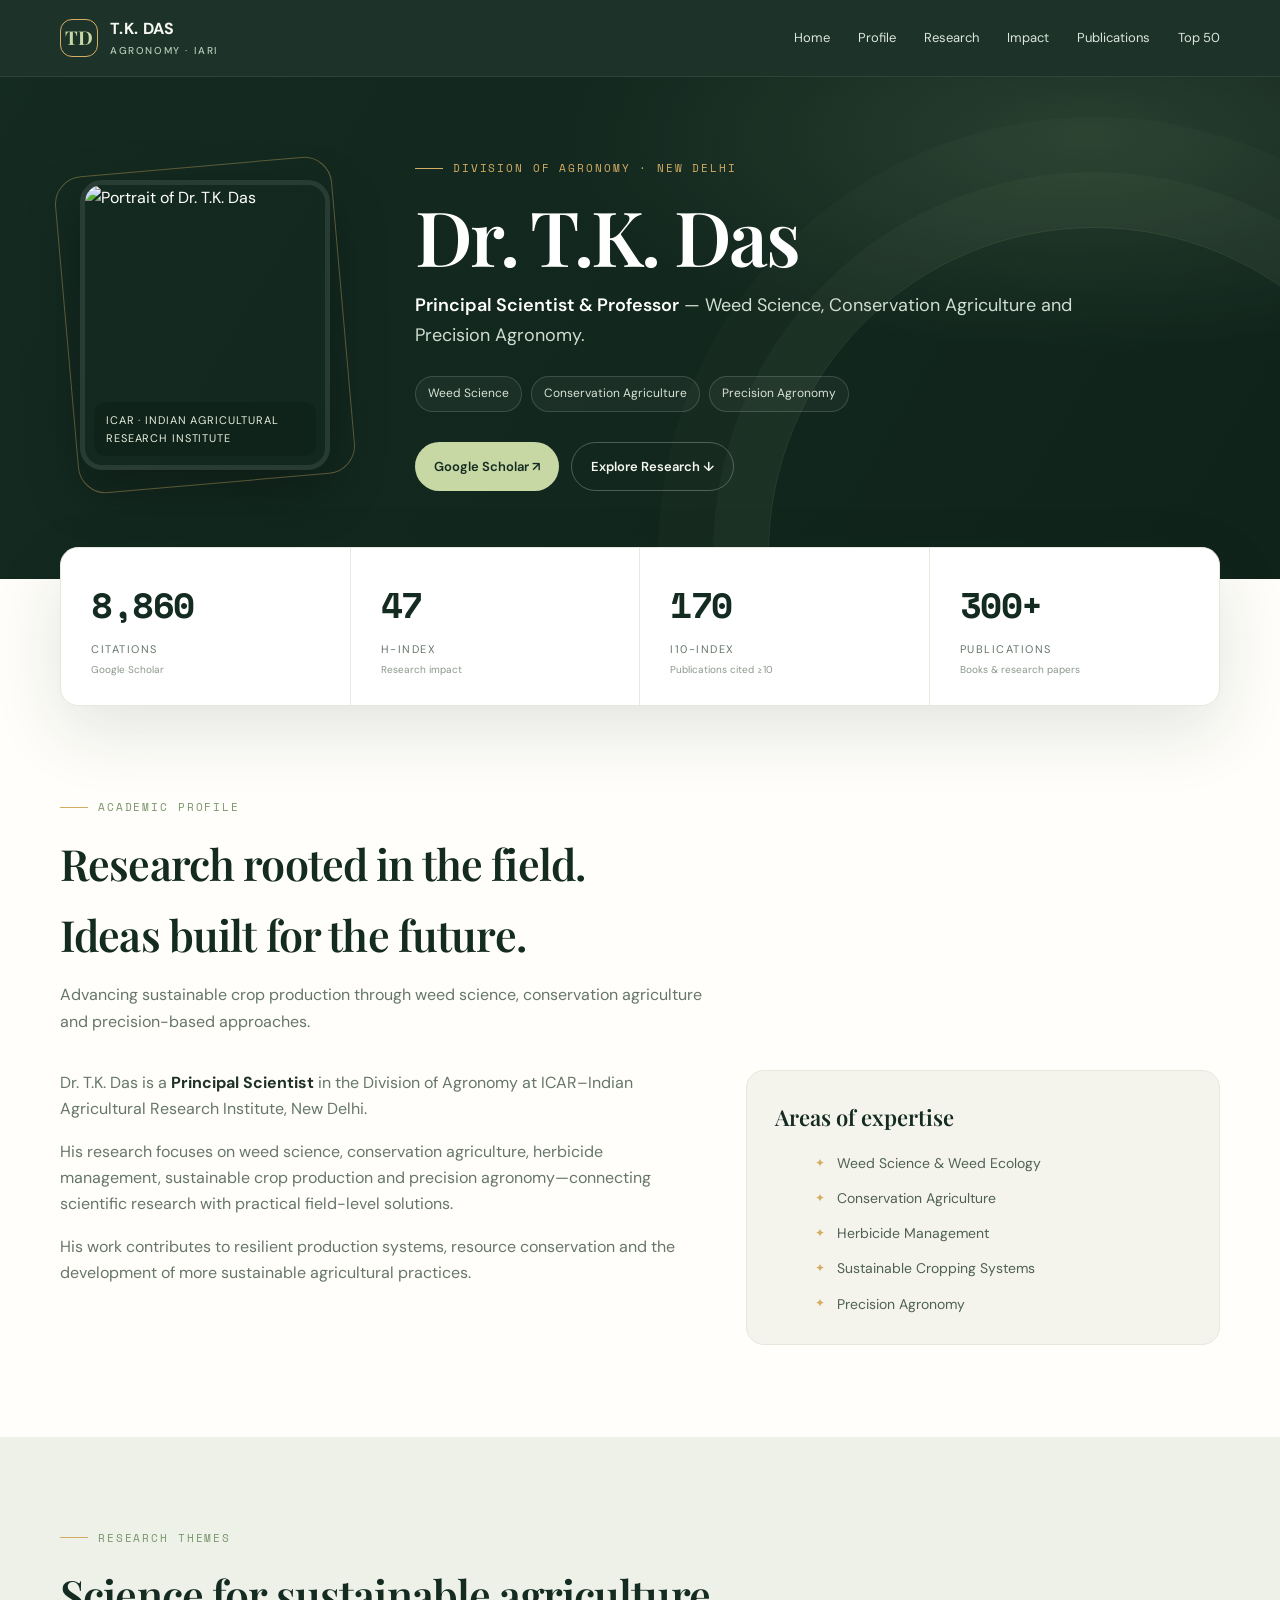
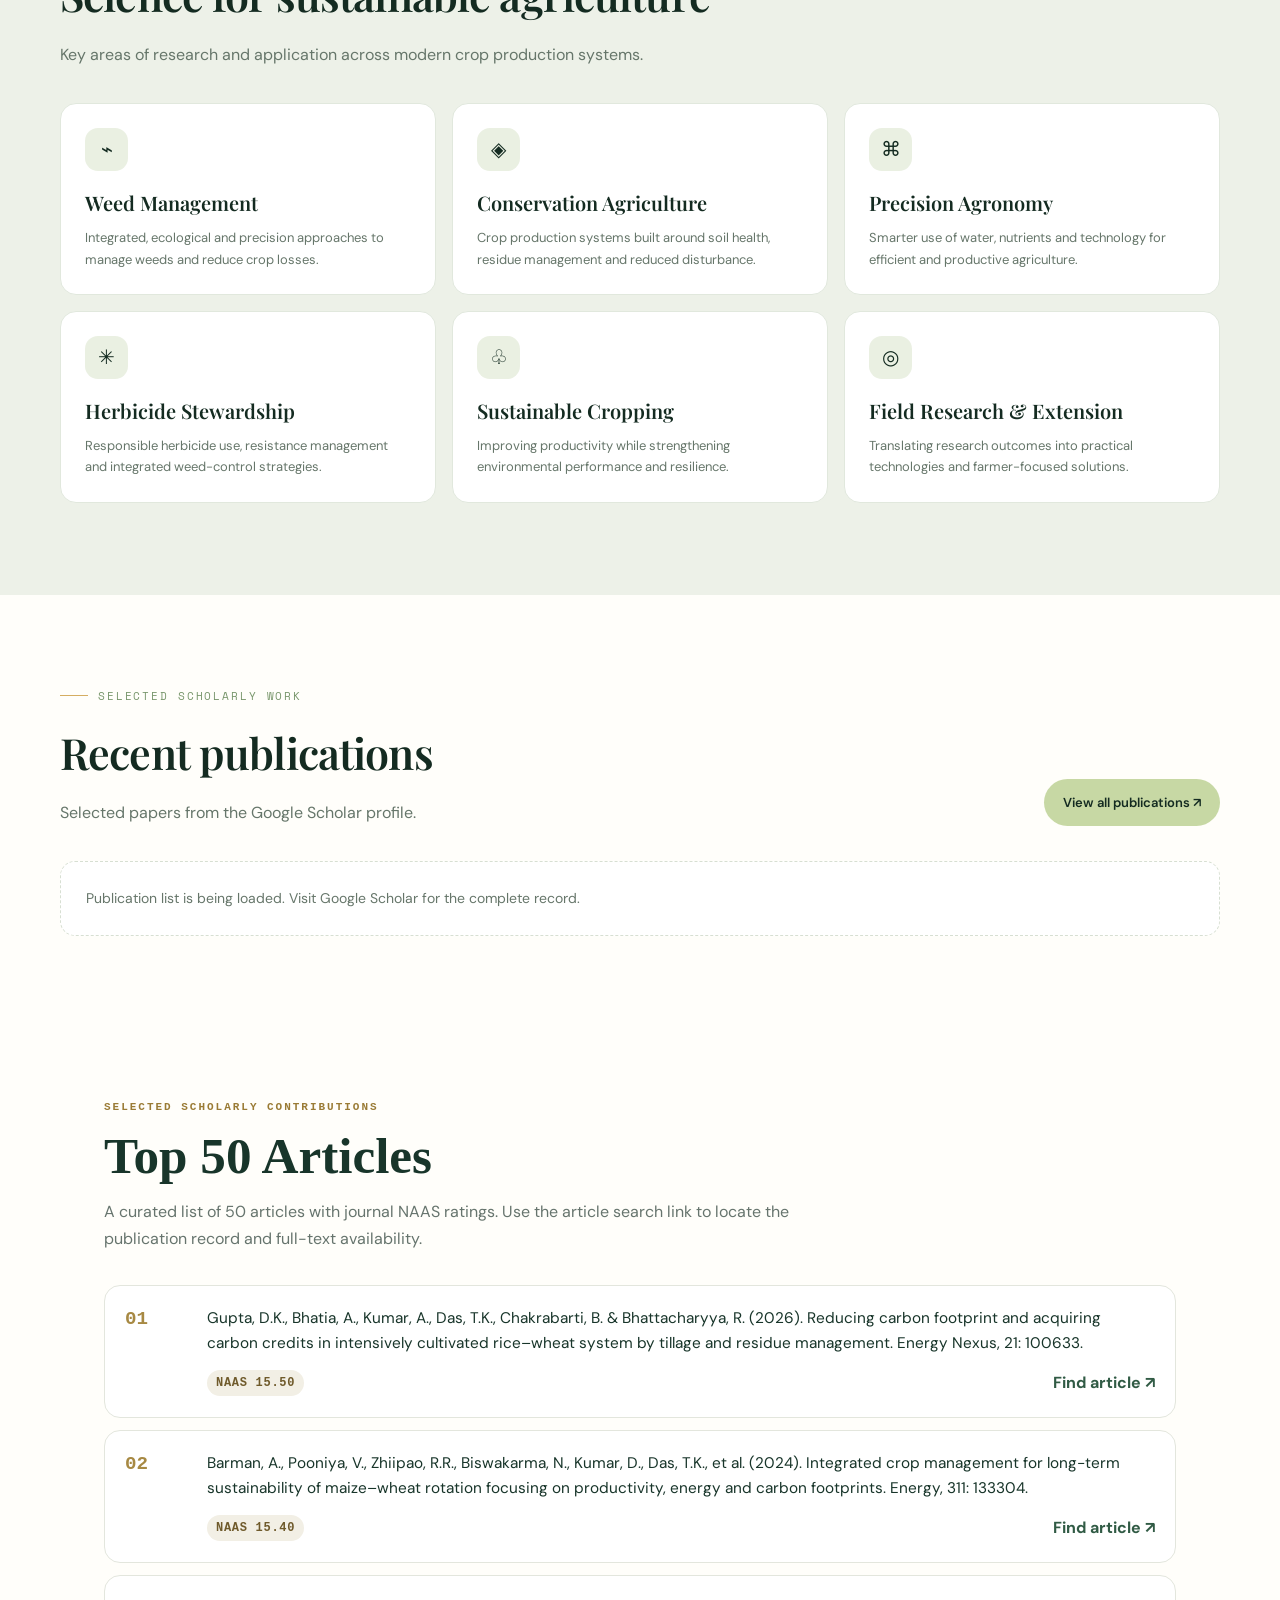
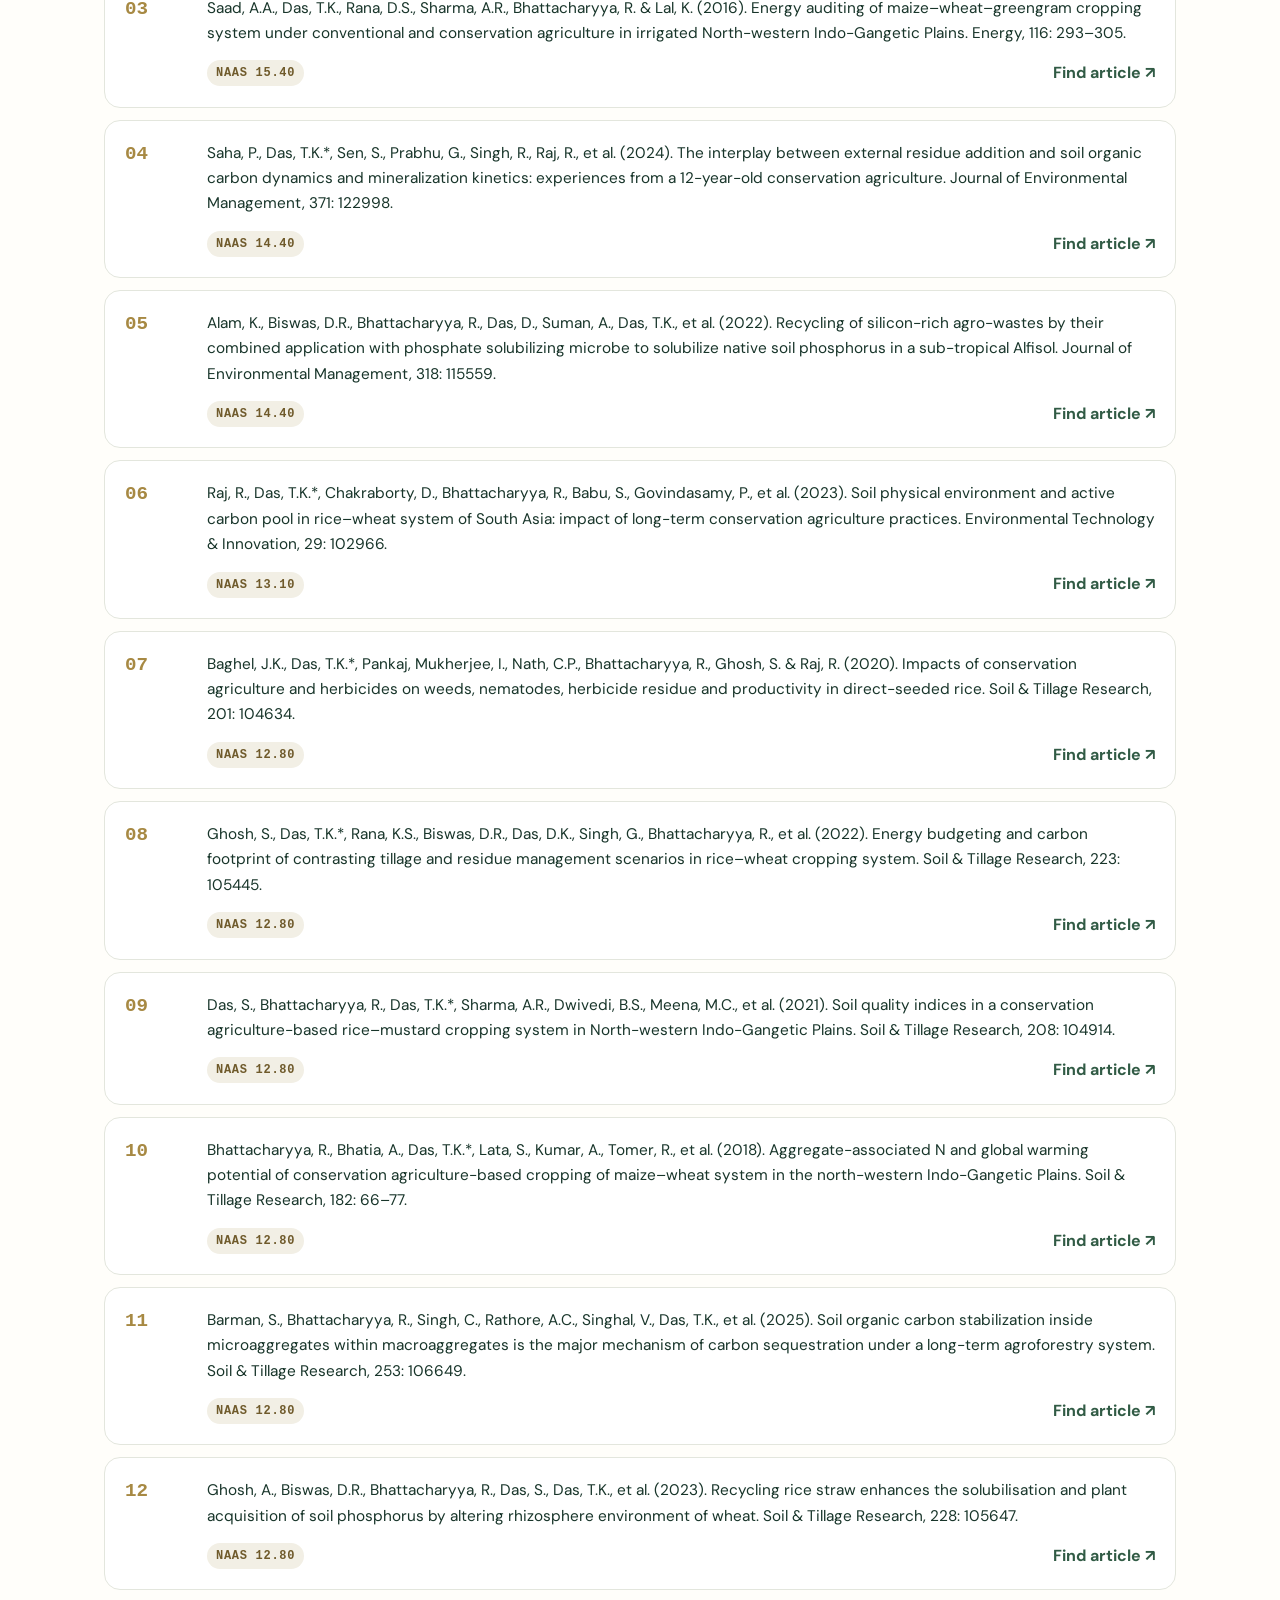
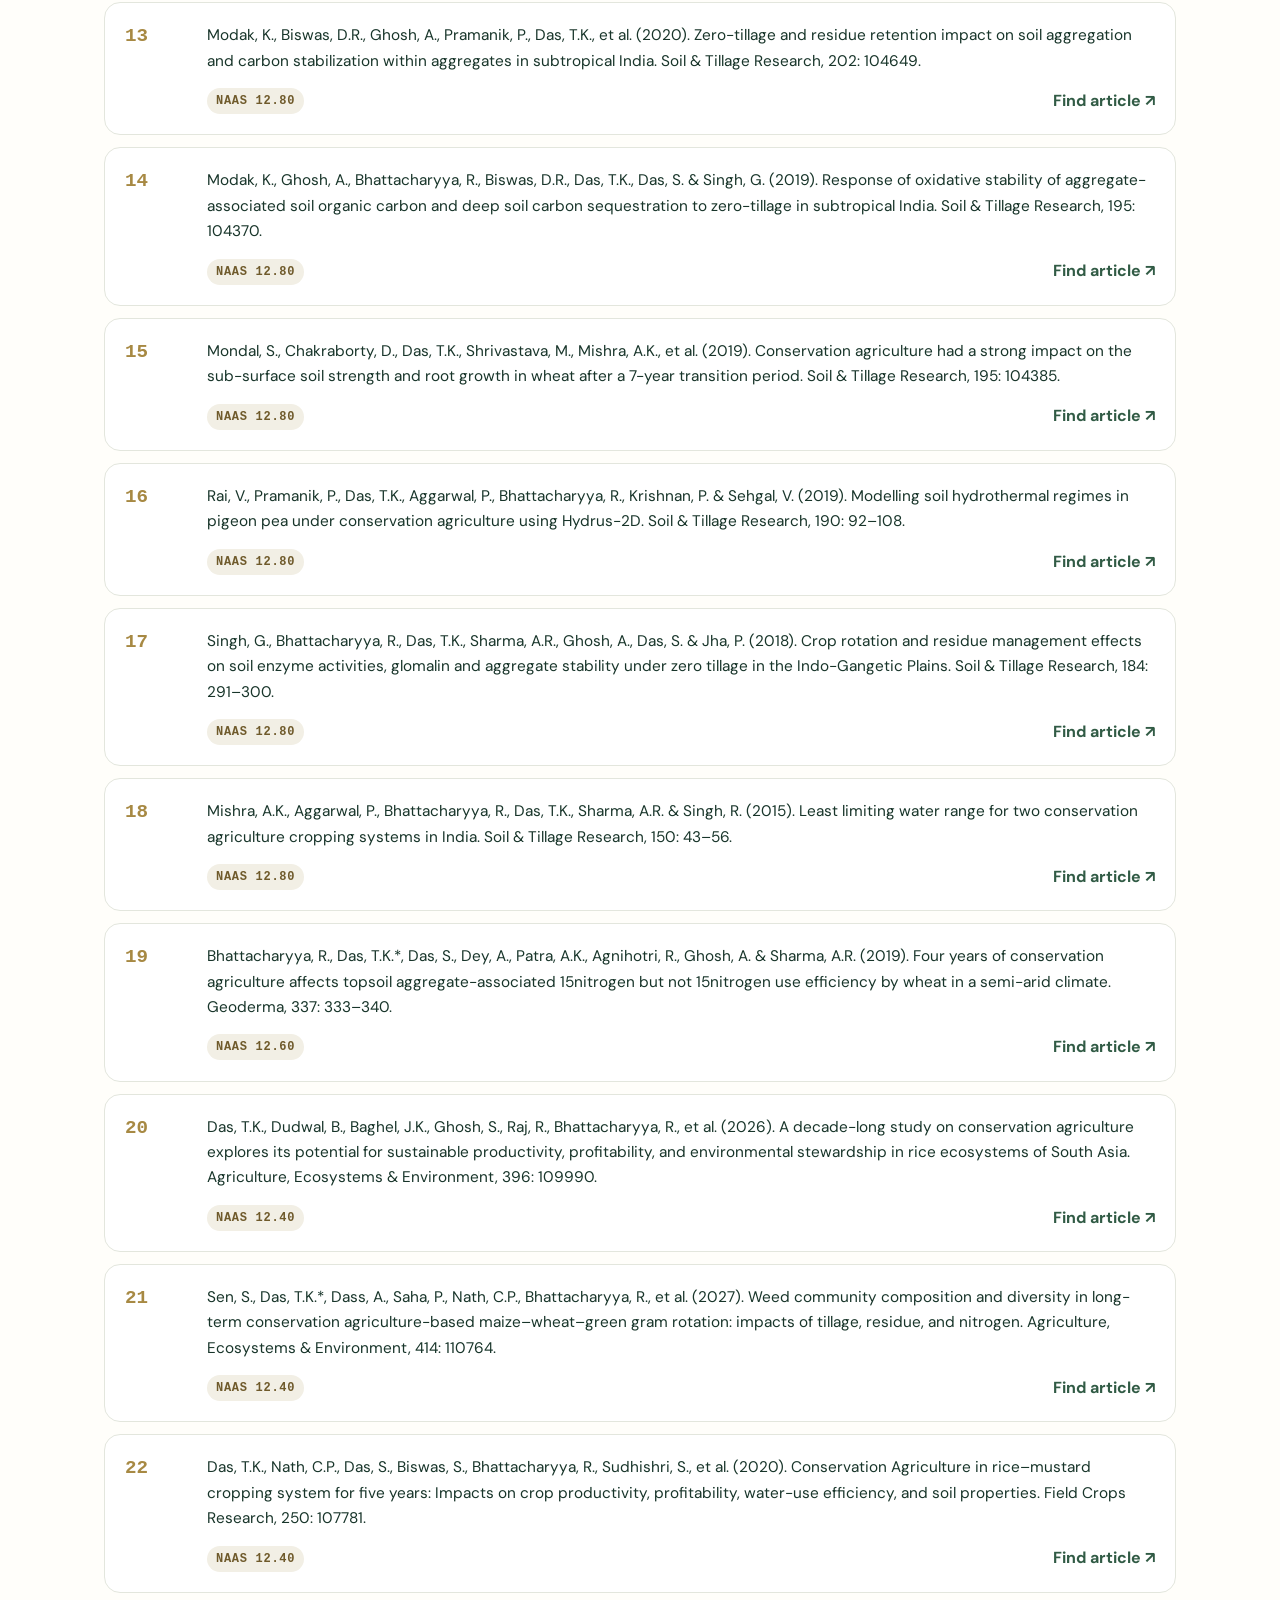
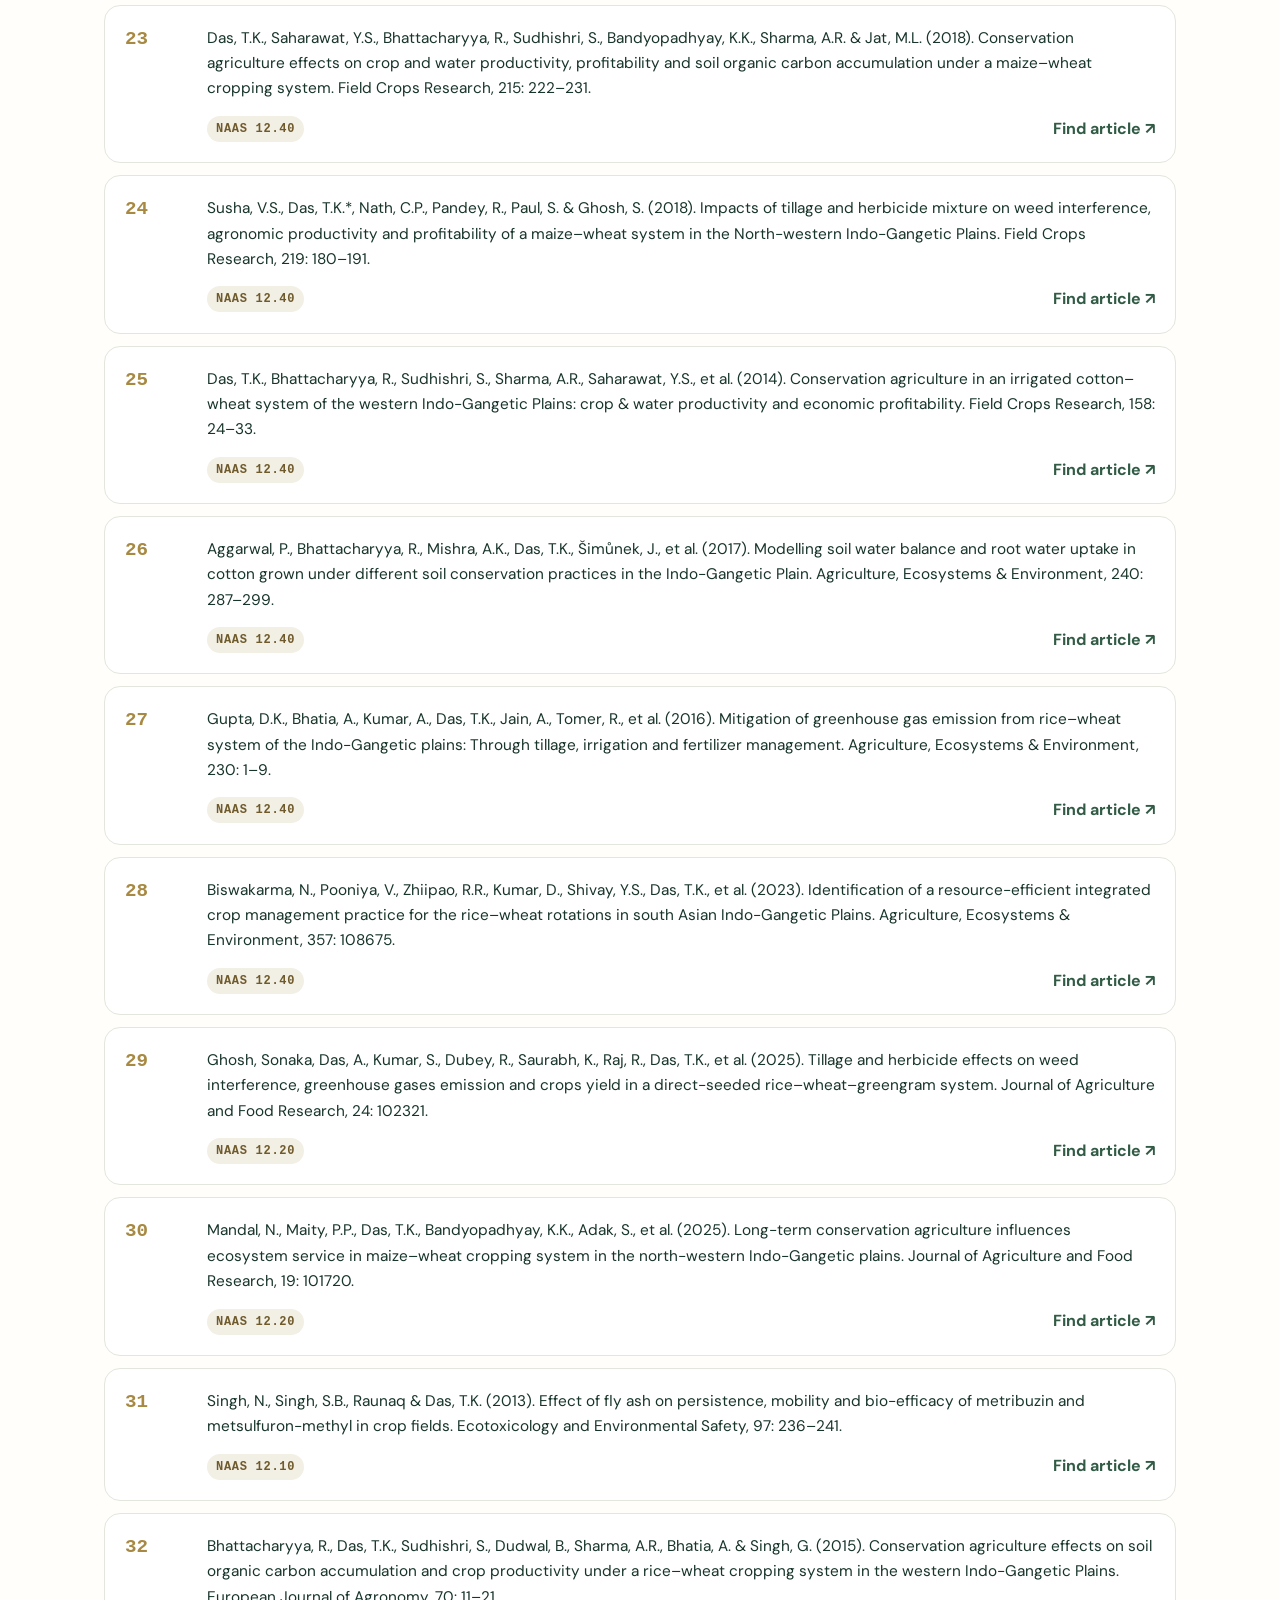
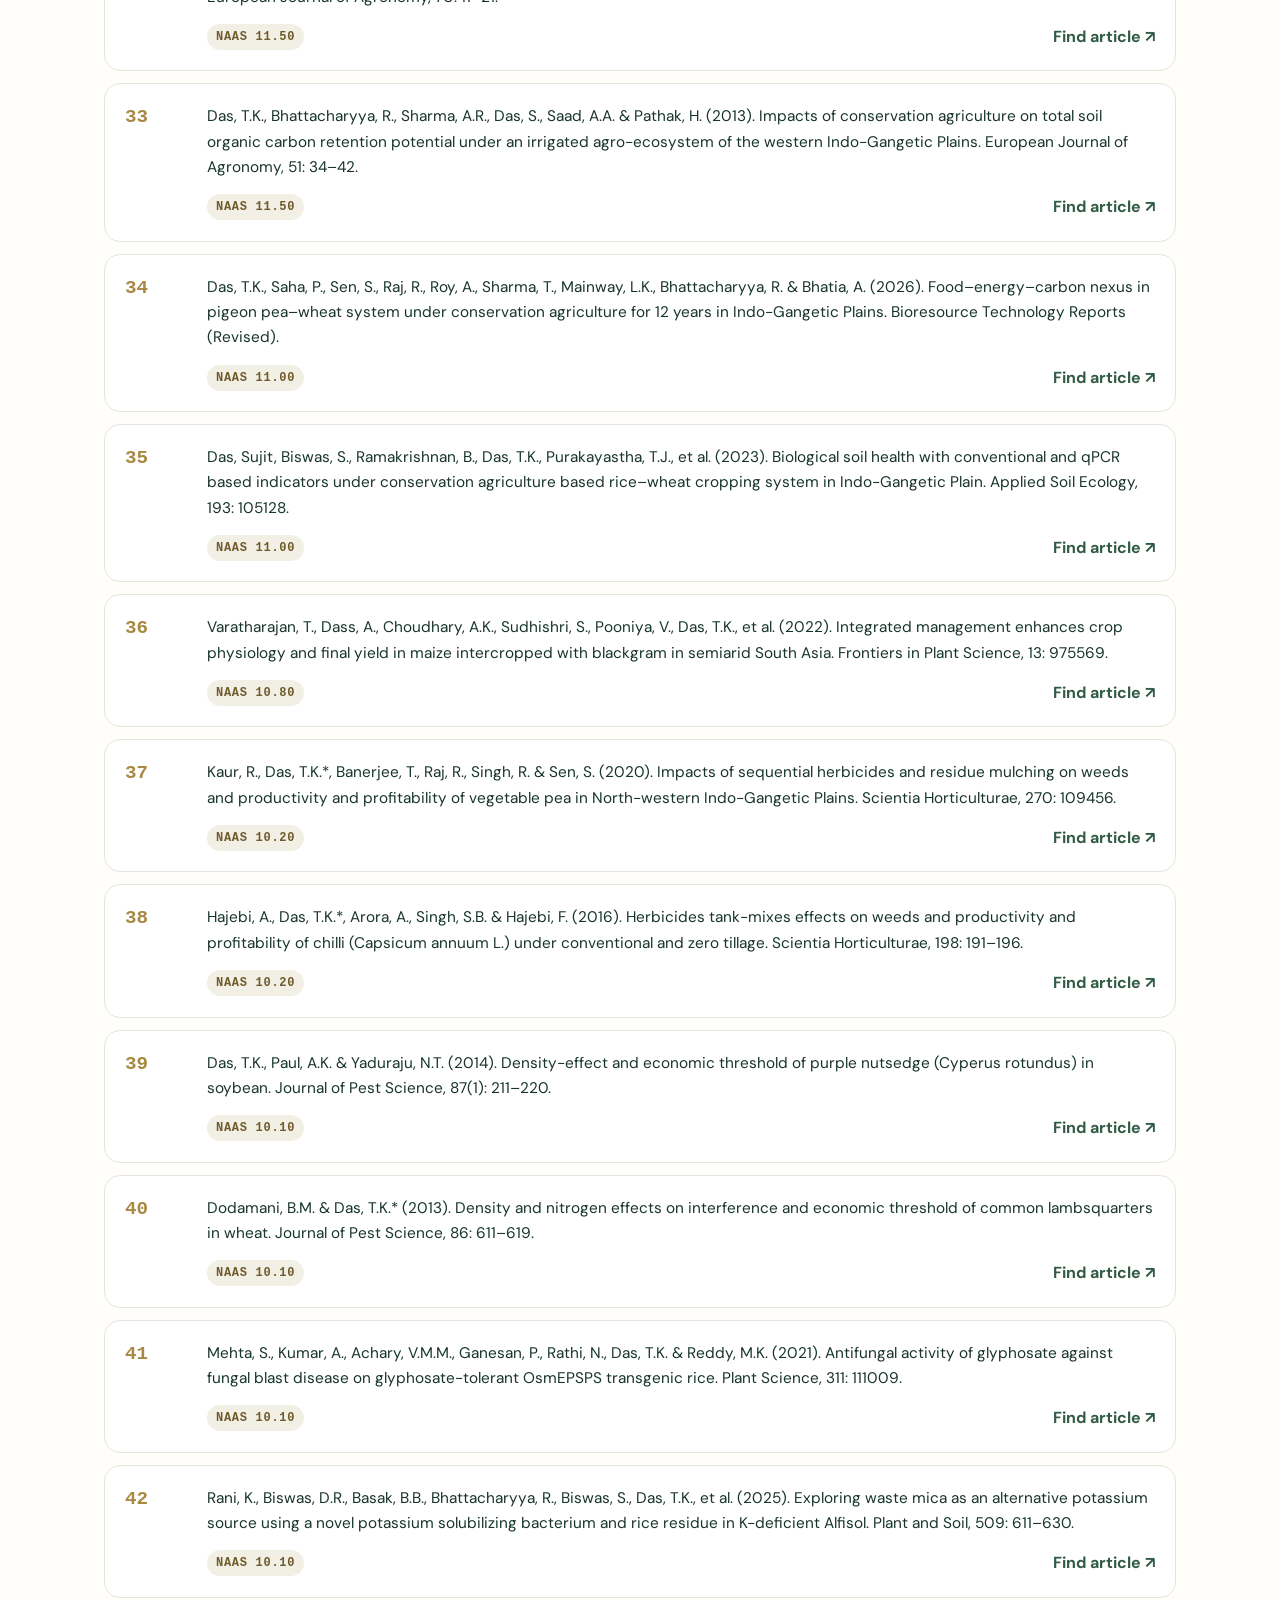
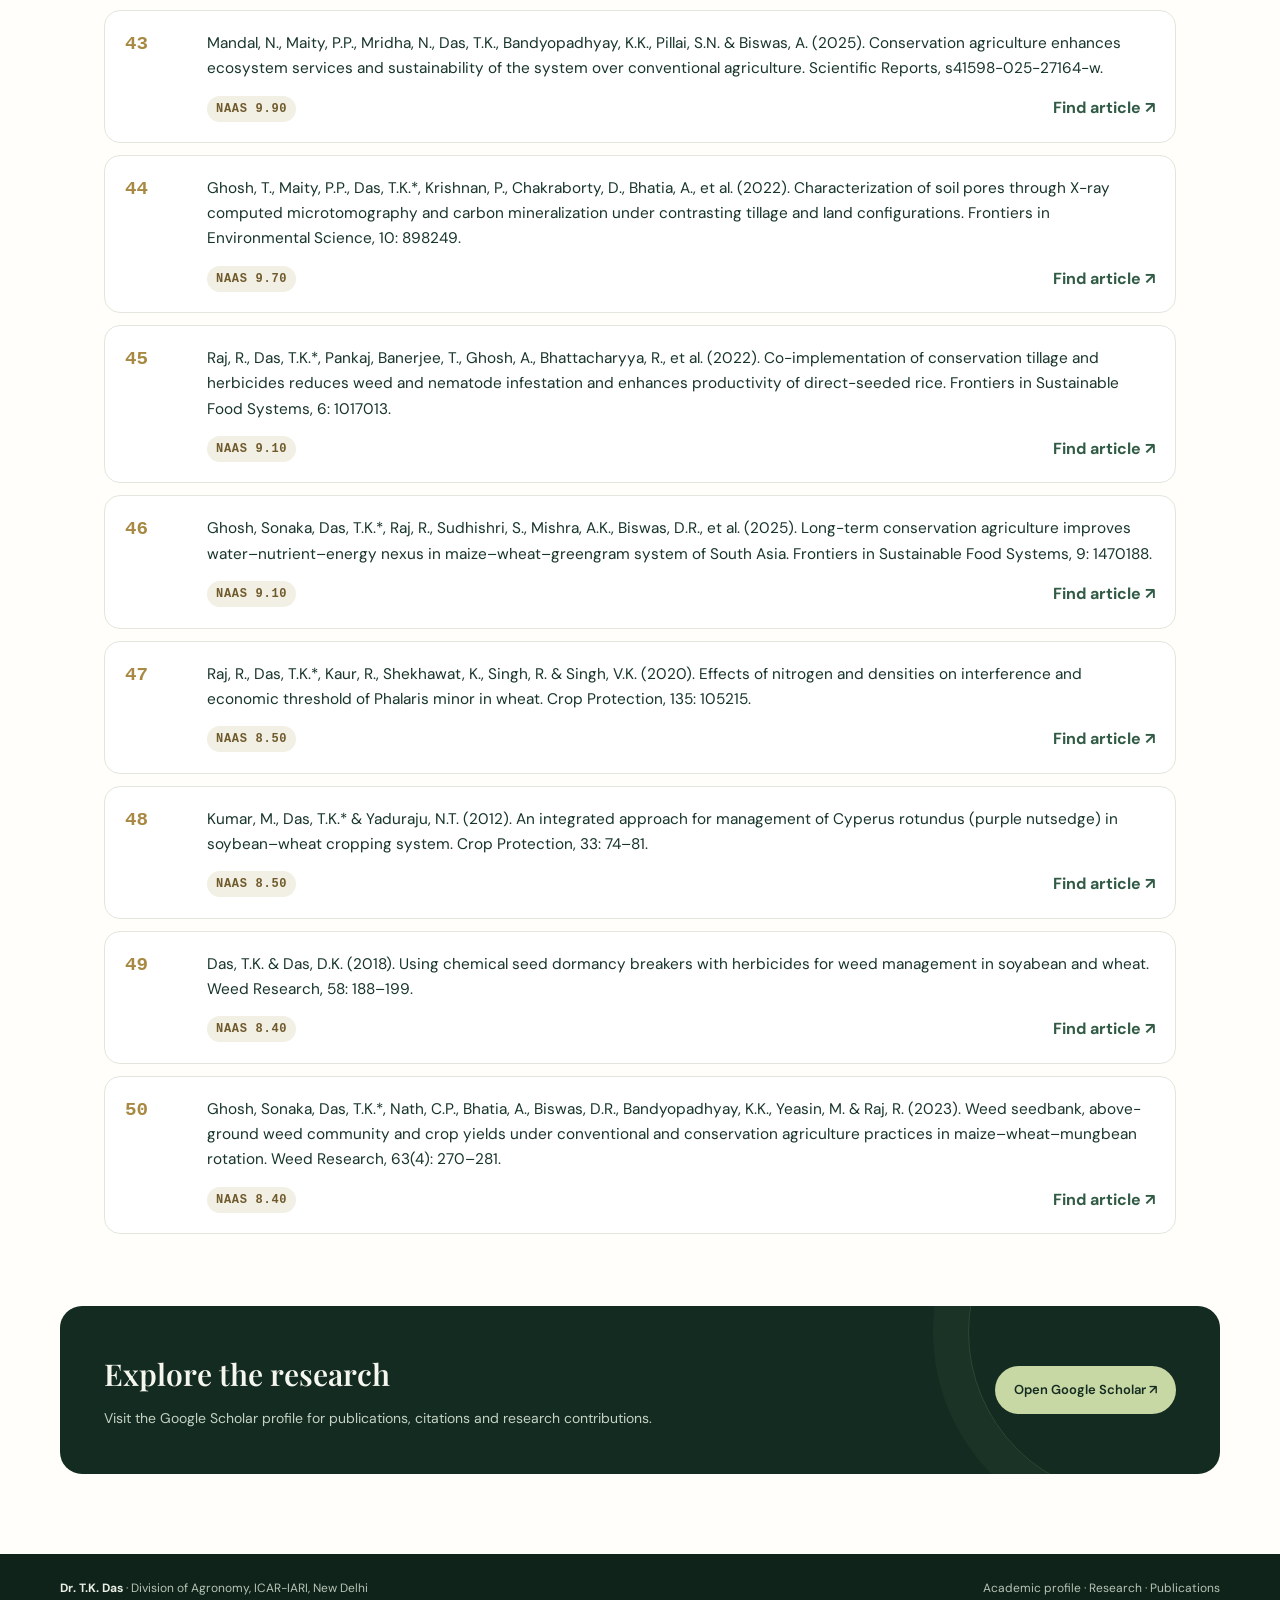
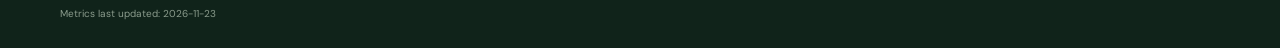
==== index.html @ 4836db47 "Add files via upload" ====
<!DOCTYPE html>
<html lang="en">
<head>
<meta charset="UTF-8">
<meta name="viewport" content="width=device-width, initial-scale=1.0">
<meta name="theme-color" content="#132b20">
<meta name="description" content="Academic profile of Dr. T.K. Das, Principal Scientist, Division of Agronomy, ICAR-IARI, New Delhi. Research in weed science, conservation agriculture and precision agronomy.">
<title>Dr. T.K. Das | Agronomy & Weed Science</title>
<link rel="preconnect" href="https://fonts.googleapis.com">
<link rel="preconnect" href="https://fonts.gstatic.com" crossorigin>
<link href="https://fonts.googleapis.com/css2?family=DM+Sans:wght@400;500;600;700&family=Playfair+Display:wght@500;600;700&family=Space+Mono:wght@400;700&display=swap" rel="stylesheet">
<style>
:root{--forest:#142b21;--forest2:#1d3b2c;--leaf:#78966b;--lime:#c7d8a4;--gold:#d5ad62;--cream:#f5f4ec;--paper:#fffefa;--ink:#203127;--muted:#66766a;--line:#e4e8dd;--shadow:0 24px 70px rgba(20,43,33,.12);}
*{box-sizing:border-box;margin:0}html{scroll-behavior:smooth;scroll-padding-top:90px}body{font-family:'DM Sans',sans-serif;color:var(--ink);background:var(--paper);line-height:1.65}a{color:inherit;text-decoration:none}.wrap{width:min(1160px,91%);margin:auto}
.nav{position:sticky;top:0;z-index:50;background:rgba(20,43,33,.96);backdrop-filter:blur(14px);color:#f7f8f1;border-bottom:1px solid rgba(255,255,255,.08)}.nav-inner{height:76px;display:flex;align-items:center;justify-content:space-between}.brand{display:flex;align-items:center;gap:12px;font-weight:700;letter-spacing:.02em}.brand-mark{width:38px;height:38px;border:1px solid var(--gold);border-radius:12px;display:grid;place-items:center;color:var(--lime);font-family:'Playfair Display',serif;font-size:19px}.brand small{display:block;font-size:10px;letter-spacing:.16em;color:#b9c9b7;font-weight:500;margin-top:1px}.nav-links{display:flex;align-items:center;gap:28px;list-style:none;font-size:13px;color:#dce6dc}.nav-links a:hover{color:var(--lime)}.nav-cta{border:1px solid rgba(213,173,98,.6);border-radius:999px;padding:10px 17px;color:#f4e5bd!important}.menu-btn{display:none;border:0;background:none;color:white;font-size:25px}
.hero{position:relative;overflow:hidden;background:radial-gradient(ellipse at 85% 12%,rgba(120,150,107,.23),transparent 34%),linear-gradient(120deg,var(--forest),#10231b);color:white;padding:82px 0 88px}.hero:after{content:"";position:absolute;right:-140px;bottom:-300px;width:650px;height:650px;border:1px solid rgba(199,216,164,.12);border-radius:50%;box-shadow:0 0 0 55px rgba(199,216,164,.035),0 0 0 110px rgba(199,216,164,.025);pointer-events:none}.hero-grid{position:relative;z-index:1;display:grid;grid-template-columns:290px 1fr;gap:65px;align-items:center}.portrait-wrap{position:relative;width:250px;margin:auto}.portrait-wrap:before{content:"";position:absolute;inset:-14px;border:1px solid rgba(213,173,98,.38);border-radius:28px;transform:rotate(-5deg)}.portrait{display:block;width:250px;height:290px;object-fit:cover;object-position:top;border-radius:22px;border:5px solid rgba(255,255,255,.09);box-shadow:0 20px 55px rgba(0,0,0,.3)}.portrait-caption{position:absolute;bottom:14px;left:14px;right:14px;border-radius:12px;background:rgba(17,35,26,.86);padding:9px 12px;font-size:11px;letter-spacing:.08em;color:#e7eedf;text-transform:uppercase;backdrop-filter:blur(8px)}.eyebrow{font-family:'Space Mono',monospace;text-transform:uppercase;letter-spacing:.17em;font-size:11px;color:var(--gold);display:flex;align-items:center;gap:10px}.eyebrow:before{content:"";height:1px;width:28px;background:var(--gold)}h1,h2,h3{font-family:'Playfair Display',serif;font-weight:600}h1{font-size:clamp(42px,6vw,76px);line-height:1.07;letter-spacing:-.035em;margin:18px 0 15px}.hero-sub{font-size:18px;color:#d1ddd0;max-width:730px}.hero-sub strong{color:#fff;font-weight:600}.hero-tags{display:flex;flex-wrap:wrap;gap:9px;margin:25px 0 30px}.hero-tags span{font-size:12px;padding:7px 12px;border:1px solid rgba(255,255,255,.15);border-radius:999px;color:#d8e3d5;background:rgba(255,255,255,.04)}.actions{display:flex;gap:12px;flex-wrap:wrap}.btn{display:inline-flex;align-items:center;gap:9px;padding:13px 19px;border-radius:999px;font-weight:600;font-size:13px;transition:.2s}.btn-primary{background:var(--lime);color:var(--forest)}.btn-primary:hover{transform:translateY(-2px);box-shadow:0 8px 24px rgba(199,216,164,.2)}.btn-outline{border:1px solid rgba(255,255,255,.25);color:#f5f8f2}.btn-outline:hover{border-color:var(--gold);color:var(--gold)}
.metrics{margin-top:-32px;position:relative;z-index:2}.metric-grid{display:grid;grid-template-columns:repeat(4,1fr);background:white;border:1px solid var(--line);border-radius:18px;box-shadow:var(--shadow);overflow:hidden}.metric{padding:27px 30px;border-right:1px solid var(--line)}.metric:last-child{border-right:0}.metric-num{font-family:'Space Mono',monospace;font-size:clamp(25px,3vw,36px);font-weight:700;color:var(--forest);letter-spacing:-.04em}.metric-label{margin-top:6px;font-size:11px;color:var(--muted);letter-spacing:.14em;text-transform:uppercase}.metric-note{font-size:10px;color:#8a988b;margin-top:3px}
section{padding:92px 0}.section-head{margin-bottom:35px}.section-head .eyebrow{color:var(--leaf)}.section-head h2{font-size:clamp(30px,4vw,43px);margin:12px 0;color:var(--forest);letter-spacing:-.02em}.section-head p{max-width:650px;color:var(--muted)}.about-grid{display:grid;grid-template-columns:1.15fr .85fr;gap:44px;align-items:start}.about-copy p{color:var(--muted);margin:0 0 16px;font-size:16px}.about-copy strong{color:var(--ink)}.focus-panel{background:var(--cream);border:1px solid var(--line);border-radius:18px;padding:28px}.focus-panel h3{font-size:22px;color:var(--forest);margin-bottom:17px}.focus-list{list-style:none;display:grid;gap:12px}.focus-list li{display:flex;gap:12px;align-items:center;color:#4e6153;font-size:14px}.focus-list li:before{content:"✦";color:var(--gold);font-size:12px}
.research{background:#edf1e8}.research-grid{display:grid;grid-template-columns:repeat(3,1fr);gap:16px}.research-card{background:white;border:1px solid #e1e8dd;border-radius:16px;padding:24px;transition:transform .2s,box-shadow .2s}.research-card:hover{transform:translateY(-4px);box-shadow:0 14px 35px rgba(20,43,33,.08)}.research-icon{width:43px;height:43px;border-radius:13px;background:#eaf0e2;color:var(--forest);display:grid;place-items:center;font-size:20px;margin-bottom:15px}.research-card h3{font-size:20px;margin-bottom:8px;color:var(--forest)}.research-card p{font-size:13px;color:var(--muted)}
.pub-section{background:var(--paper)}.pub-top{display:flex;align-items:end;justify-content:space-between;gap:20px}.pub-list{display:grid;grid-template-columns:repeat(3,1fr);gap:17px}.pub-card{background:white;border:1px solid var(--line);border-radius:15px;padding:23px;display:flex;flex-direction:column;min-height:220px}.pub-year{font-family:'Space Mono',monospace;color:var(--leaf);font-size:11px;letter-spacing:.1em;margin-bottom:12px}.pub-card h3{font-size:18px;line-height:1.35;color:var(--forest);margin-bottom:12px}.pub-meta{font-size:12px;color:var(--muted);margin-top:auto}.pub-link{margin-top:14px;font-size:12px;font-weight:700;color:#517b4e}.empty-pubs{grid-column:1/-1;background:white;border:1px dashed #d7dfd2;border-radius:15px;padding:25px;color:var(--muted);font-size:14px}
.contact{padding:0 0 80px}.contact-box{background:var(--forest);color:#f5f6ee;border-radius:22px;padding:44px;display:flex;align-items:center;justify-content:space-between;gap:24px;overflow:hidden;position:relative}.contact-box:after{content:"";position:absolute;right:-80px;top:-140px;width:330px;height:330px;border:1px solid rgba(199,216,164,.15);border-radius:50%;box-shadow:0 0 0 35px rgba(199,216,164,.04)}.contact-box h2{font-size:30px;margin-bottom:7px}.contact-box p{color:#c5d2c4;font-size:14px}.contact-box .btn{position:relative;z-index:1;white-space:nowrap}.footer{background:#10231a;color:#b6c4b6;padding:25px 0;font-size:12px}.footer-inner{display:flex;justify-content:space-between;gap:15px;flex-wrap:wrap}.footer strong{color:#e8eee4}.update-note{font-size:10px;color:#8b9c8d;margin-top:8px}
@media(max-width:900px){.hero-grid{grid-template-columns:230px 1fr;gap:38px}.portrait,.portrait-wrap{width:220px}.portrait{height:260px}.research-grid{grid-template-columns:repeat(2,1fr)}.pub-list{grid-template-columns:repeat(2,1fr)}}@media(max-width:700px){.nav-inner{height:66px}.menu-btn{display:block}.nav-links{display:none;position:absolute;left:0;right:0;top:66px;background:var(--forest);padding:18px 5%;flex-direction:column;align-items:flex-start;border-top:1px solid rgba(255,255,255,.1)}.nav-links.open{display:flex}.hero{padding:56px 0 72px}.hero-grid{grid-template-columns:1fr;text-align:center;gap:34px}.portrait-wrap{width:205px}.portrait{width:205px;height:235px}.eyebrow{justify-content:center}.hero-sub{font-size:16px;margin:auto}.hero-tags,.actions{justify-content:center}.metric-grid{grid-template-columns:repeat(2,1fr)}.metric:nth-child(2){border-right:0}.metric:nth-child(-n+2){border-bottom:1px solid var(--line)}.metric{padding:20px}.metric-num{font-size:28px}section{padding:65px 0}.about-grid{grid-template-columns:1fr;gap:25px}.research-grid,.pub-list{grid-template-columns:1fr}.pub-top{align-items:start;flex-direction:column}.contact-box{padding:30px;flex-direction:column;align-items:flex-start}.contact-box h2{font-size:25px}.contact-box .btn{white-space:normal}.footer-inner{flex-direction:column}}
</style>
</head>
<body>
<nav class="nav"><div class="wrap nav-inner">
<a class="brand" href="#home"><span class="brand-mark">TD</span><span>T.K. DAS<small>AGRONOMY · IARI</small></span></a>
<button class="menu-btn" id="menuBtn" aria-label="Open navigation">☰</button>
<ul class="nav-links" id="navLinks"><li><a href="#home">Home</a></li><li><a href="#about">Profile</a></li><li><a href="#research">Research</a></li><li><a href="#impact">Impact</a></li><li><a href="#publications">Publications</a></li><li><a href="#top50-articles">Top 50</a></li></ul>
</div></nav>
<header class="hero" id="home"><div class="wrap hero-grid">
<div class="portrait-wrap"><img class="portrait" src="https://www.iari.res.in/sci_db/photo/10499.jpg" alt="Portrait of Dr. T.K. Das"><div class="portrait-caption">ICAR · Indian Agricultural Research Institute</div></div>
<div class="hero-content"><div class="eyebrow">Division of Agronomy · New Delhi</div><h1>Dr. T.K. Das</h1><p class="hero-sub"><strong>Principal Scientist &amp; Professor</strong> — Weed Science, Conservation Agriculture and Precision Agronomy.</p>
<div class="hero-tags"><span>Weed Science</span><span>Conservation Agriculture</span><span>Precision Agronomy</span></div><div class="actions"><a class="btn btn-primary" href="https://scholar.google.co.in/citations?user=wfz2In0AAAAJ" target="_blank" rel="noopener">Google Scholar ↗</a><a class="btn btn-outline" href="#research">Explore Research ↓</a></div></div>
</div></header>
<div class="wrap metrics" id="impact"><div class="metric-grid">
<div class="metric"><div class="metric-num" id="scholar-citations">8,860</div><div class="metric-label">Citations</div><div class="metric-note">Google Scholar</div></div>
<div class="metric"><div class="metric-num" id="scholar-hindex">47</div><div class="metric-label">h-index</div><div class="metric-note">Research impact</div></div>
<div class="metric"><div class="metric-num" id="scholar-i10">170</div><div class="metric-label">i10-index</div><div class="metric-note">Publications cited ≥10</div></div>
<div class="metric"><div class="metric-num" id="scholar-pubs">300+</div><div class="metric-label">Publications</div><div class="metric-note">Books &amp; research papers</div></div>
</div></div>
<section id="about"><div class="wrap"><div class="section-head"><div class="eyebrow">Academic profile</div><h2>Research rooted in the field.<br>Ideas built for the future.</h2><p>Advancing sustainable crop production through weed science, conservation agriculture and precision-based approaches.</p></div>
<div class="about-grid"><div class="about-copy"><p>Dr. T.K. Das is a <strong>Principal Scientist</strong> in the Division of Agronomy at ICAR–Indian Agricultural Research Institute, New Delhi.</p><p>His research focuses on weed science, conservation agriculture, herbicide management, sustainable crop production and precision agronomy—connecting scientific research with practical field-level solutions.</p><p>His work contributes to resilient production systems, resource conservation and the development of more sustainable agricultural practices.</p></div><div class="focus-panel"><h3>Areas of expertise</h3><ul class="focus-list"><li>Weed Science &amp; Weed Ecology</li><li>Conservation Agriculture</li><li>Herbicide Management</li><li>Sustainable Cropping Systems</li><li>Precision Agronomy</li></ul></div></div></div></section>
<section class="research" id="research"><div class="wrap"><div class="section-head"><div class="eyebrow">Research themes</div><h2>Science for sustainable agriculture</h2><p>Key areas of research and application across modern crop production systems.</p></div><div class="research-grid">
<div class="research-card"><div class="research-icon">⌁</div><h3>Weed Management</h3><p>Integrated, ecological and precision approaches to manage weeds and reduce crop losses.</p></div>
<div class="research-card"><div class="research-icon">◈</div><h3>Conservation Agriculture</h3><p>Crop production systems built around soil health, residue management and reduced disturbance.</p></div>
<div class="research-card"><div class="research-icon">⌘</div><h3>Precision Agronomy</h3><p>Smarter use of water, nutrients and technology for efficient and productive agriculture.</p></div>
<div class="research-card"><div class="research-icon">✳</div><h3>Herbicide Stewardship</h3><p>Responsible herbicide use, resistance management and integrated weed-control strategies.</p></div>
<div class="research-card"><div class="research-icon">♧</div><h3>Sustainable Cropping</h3><p>Improving productivity while strengthening environmental performance and resilience.</p></div>
<div class="research-card"><div class="research-icon">◎</div><h3>Field Research &amp; Extension</h3><p>Translating research outcomes into practical technologies and farmer-focused solutions.</p></div>
</div></div></section>
<section class="pub-section" id="publications"><div class="wrap"><div class="section-head pub-top"><div><div class="eyebrow">Selected scholarly work</div><h2>Recent publications</h2><p>Selected papers from the Google Scholar profile.</p></div><a class="btn btn-primary" href="https://scholar.google.co.in/citations?user=wfz2In0AAAAJ" target="_blank" rel="noopener">View all publications ↗</a></div><div class="pub-list" id="latest-publications"><div class="empty-pubs">Publication list is being loaded. Visit Google Scholar for the complete record.</div></div></div></section>
<section id="top50-articles" class="top50-section">
  <style>
    .top50-section{max-width:1120px;margin:0 auto;padding:72px 24px;color:#18352a}
    .top50-section .top50-eyebrow{font:600 11px/1.4 monospace;letter-spacing:.18em;text-transform:uppercase;color:#9a7b35}
    .top50-section h2{font-size:clamp(2rem,4vw,3.3rem);line-height:1.1;margin:12px 0 14px;font-family:Georgia,serif}
    .top50-section .top50-intro{max-width:700px;color:#66746d;line-height:1.7;margin:0 0 32px}
    .top50-section .top50-list{display:grid;grid-template-columns:1fr;gap:12px}
    .top50-section .top50-card{display:grid;grid-template-columns:64px 1fr;gap:18px;border:1px solid #e3e6dd;border-radius:16px;padding:20px;background:#fff;transition:transform .2s,box-shadow .2s}
    .top50-section .top50-card:hover{transform:translateY(-2px);box-shadow:0 12px 30px rgba(20,43,33,.08)}
    .top50-section .top50-number{font:700 1.2rem monospace;color:#a78943;display:flex;align-items:flex-start;padding-top:2px}
    .top50-section .top50-citation{margin:0;line-height:1.65;font-size:.96rem}
    .top50-section .top50-meta{display:flex;align-items:center;justify-content:space-between;gap:16px;margin-top:14px;flex-wrap:wrap}
    .top50-section .top50-naas{font:600 .75rem monospace;letter-spacing:.06em;padding:6px 9px;border-radius:999px;background:#f2efe5;color:#6f5a2b}
    .top50-section .top50-link{font-weight:700;color:#315b45;text-decoration:none}
    .top50-section .top50-link:hover{text-decoration:underline}
    @media(max-width:600px){.top50-section{padding:48px 16px}.top50-section .top50-card{grid-template-columns:40px 1fr;gap:12px;padding:16px}.top50-section .top50-citation{font-size:.9rem}}
  </style>
  <div class="top50-eyebrow">Selected scholarly contributions</div>
  <h2>Top 50 Articles</h2>
  <p class="top50-intro">A curated list of 50 articles with journal NAAS ratings. Use the article search link to locate the publication record and full-text availability.</p>
  <div class="top50-list">
<article class="top50-card">
  <div class="top50-number">01</div>
  <div class="top50-content">
    <p class="top50-citation">Gupta, D.K., Bhatia, A., Kumar, A., Das, T.K.,   Chakrabarti, B. &amp; Bhattacharyya, R. (2026). Reducing carbon footprint and   acquiring carbon credits in intensively cultivated rice–wheat system by   tillage and residue management. Energy Nexus, 21: 100633.</p>
    <div class="top50-meta"><span class="top50-naas">NAAS 15.50</span>
      <a class="top50-link" href="https://scholar.google.com/scholar?q=Gupta%2C%20D.K.%2C%20Bhatia%2C%20A.%2C%20Kumar%2C%20A.%2C%20Das%2C%20T.K.%2C%20%20%20Chakrabarti%2C%20B.%20%26%20Bhattacharyya%2C%20R.%20%282026%29.%20Reducing%20carbon%20footprint%20and%20%20%20acquiring%20carbon%20credits%20in%20intensively%20cultivated%20rice%E2%80%93wheat%20system%20by%20%20%20tillage%20and%20residue%20management.%20Energy%20Nexus%2C%2021%3A%20100633." target="_blank" rel="noopener noreferrer">Find article ↗</a>
    </div>
  </div>
</article>
<article class="top50-card">
  <div class="top50-number">02</div>
  <div class="top50-content">
    <p class="top50-citation">Barman, A., Pooniya, V., Zhiipao, R.R., Biswakarma, N.,   Kumar, D., Das, T.K., et al. (2024). Integrated   crop management for long-term sustainability of maize–wheat rotation focusing   on productivity, energy and carbon footprints. Energy, 311: 133304.</p>
    <div class="top50-meta"><span class="top50-naas">NAAS 15.40</span>
      <a class="top50-link" href="https://scholar.google.com/scholar?q=Barman%2C%20A.%2C%20Pooniya%2C%20V.%2C%20Zhiipao%2C%20R.R.%2C%20Biswakarma%2C%20N.%2C%20%20%20Kumar%2C%20D.%2C%20Das%2C%20T.K.%2C%20et%20al.%20%282024%29.%20Integrated%20%20%20crop%20management%20for%20long-term%20sustainability%20of%20maize%E2%80%93wheat%20rotation%20focusing%20%20%20on%20productivity%2C%20energy%20and%20carbon%20footprints.%20Energy%2C%20311%3A%20133304." target="_blank" rel="noopener noreferrer">Find article ↗</a>
    </div>
  </div>
</article>
<article class="top50-card">
  <div class="top50-number">03</div>
  <div class="top50-content">
    <p class="top50-citation">Saad, A.A., Das, T.K., Rana, D.S., Sharma, A.R.,   Bhattacharyya, R. &amp; Lal, K. (2016). Energy auditing of   maize–wheat–greengram cropping system under conventional and conservation   agriculture in irrigated North-western Indo-Gangetic Plains. Energy, 116:   293–305.</p>
    <div class="top50-meta"><span class="top50-naas">NAAS 15.40</span>
      <a class="top50-link" href="https://scholar.google.com/scholar?q=Saad%2C%20A.A.%2C%20Das%2C%20T.K.%2C%20Rana%2C%20D.S.%2C%20Sharma%2C%20A.R.%2C%20%20%20Bhattacharyya%2C%20R.%20%26%20Lal%2C%20K.%20%282016%29.%20Energy%20auditing%20of%20%20%20maize%E2%80%93wheat%E2%80%93greengram%20cropping%20system%20under%20conventional%20and%20conservation%20%20%20agriculture%20in%20irrigated%20North-western%20Indo-Gangetic%20Plains.%20Energy%2C%20116%3A%20%20%20293%E2%80%93305." target="_blank" rel="noopener noreferrer">Find article ↗</a>
    </div>
  </div>
</article>
<article class="top50-card">
  <div class="top50-number">04</div>
  <div class="top50-content">
    <p class="top50-citation">Saha, P., Das, T.K.*, Sen, S., Prabhu, G., Singh, R.,   Raj, R., et al. (2024). The interplay between   external residue addition and soil organic carbon dynamics and mineralization   kinetics: experiences from a 12-year-old conservation agriculture. Journal of   Environmental Management, 371: 122998.</p>
    <div class="top50-meta"><span class="top50-naas">NAAS 14.40</span>
      <a class="top50-link" href="https://scholar.google.com/scholar?q=Saha%2C%20P.%2C%20Das%2C%20T.K.%2A%2C%20Sen%2C%20S.%2C%20Prabhu%2C%20G.%2C%20Singh%2C%20R.%2C%20%20%20Raj%2C%20R.%2C%20et%20al.%20%282024%29.%20The%20interplay%20between%20%20%20external%20residue%20addition%20and%20soil%20organic%20carbon%20dynamics%20and%20mineralization%20%20%20kinetics%3A%20experiences%20from%20a%2012-year-old%20conservation%20agriculture.%20Journal%20of%20%20%20Environmental%20Management%2C%20371%3A%20122998." target="_blank" rel="noopener noreferrer">Find article ↗</a>
    </div>
  </div>
</article>
<article class="top50-card">
  <div class="top50-number">05</div>
  <div class="top50-content">
    <p class="top50-citation">Alam, K., Biswas, D.R., Bhattacharyya, R., Das, D.,   Suman, A., Das, T.K., et al. (2022). Recycling of   silicon-rich agro-wastes by their combined application with phosphate   solubilizing microbe to solubilize native soil phosphorus in a sub-tropical   Alfisol. Journal of Environmental Management, 318: 115559.</p>
    <div class="top50-meta"><span class="top50-naas">NAAS 14.40</span>
      <a class="top50-link" href="https://scholar.google.com/scholar?q=Alam%2C%20K.%2C%20Biswas%2C%20D.R.%2C%20Bhattacharyya%2C%20R.%2C%20Das%2C%20D.%2C%20%20%20Suman%2C%20A.%2C%20Das%2C%20T.K.%2C%20et%20al.%20%282022%29.%20Recycling%20of%20%20%20silicon-rich%20agro-wastes%20by%20their%20combined%20application%20with%20phosphate%20%20%20solubilizing%20microbe%20to%20solubilize%20native%20soil%20phosphorus%20in%20a%20sub-tropical%20%20%20Alfisol.%20Journal%20of%20Environmental%20Management%2C%20318%3A%20115559." target="_blank" rel="noopener noreferrer">Find article ↗</a>
    </div>
  </div>
</article>
<article class="top50-card">
  <div class="top50-number">06</div>
  <div class="top50-content">
    <p class="top50-citation">Raj, R., Das, T.K.*, Chakraborty, D., Bhattacharyya, R.,   Babu, S., Govindasamy, P., et al. (2023). Soil physical environment and   active carbon pool in rice–wheat system of South Asia: impact of long-term   conservation agriculture practices. Environmental Technology &amp; Innovation,   29: 102966.</p>
    <div class="top50-meta"><span class="top50-naas">NAAS 13.10</span>
      <a class="top50-link" href="https://scholar.google.com/scholar?q=Raj%2C%20R.%2C%20Das%2C%20T.K.%2A%2C%20Chakraborty%2C%20D.%2C%20Bhattacharyya%2C%20R.%2C%20%20%20Babu%2C%20S.%2C%20Govindasamy%2C%20P.%2C%20et%20al.%20%282023%29.%20Soil%20physical%20environment%20and%20%20%20active%20carbon%20pool%20in%20rice%E2%80%93wheat%20system%20of%20South%20Asia%3A%20impact%20of%20long-term%20%20%20conservation%20agriculture%20practices.%20Environmental%20Technology%20%26%20Innovation%2C%20%20%2029%3A%20102966." target="_blank" rel="noopener noreferrer">Find article ↗</a>
    </div>
  </div>
</article>
<article class="top50-card">
  <div class="top50-number">07</div>
  <div class="top50-content">
    <p class="top50-citation">Baghel, J.K., Das, T.K.*, Pankaj, Mukherjee, I., Nath,   C.P., Bhattacharyya, R., Ghosh, S. &amp; Raj, R. (2020). Impacts of   conservation agriculture and herbicides on weeds, nematodes, herbicide   residue and productivity in direct-seeded rice. Soil &amp; Tillage Research,   201: 104634.</p>
    <div class="top50-meta"><span class="top50-naas">NAAS 12.80</span>
      <a class="top50-link" href="https://scholar.google.com/scholar?q=Baghel%2C%20J.K.%2C%20Das%2C%20T.K.%2A%2C%20Pankaj%2C%20Mukherjee%2C%20I.%2C%20Nath%2C%20%20%20C.P.%2C%20Bhattacharyya%2C%20R.%2C%20Ghosh%2C%20S.%20%26%20Raj%2C%20R.%20%282020%29.%20Impacts%20of%20%20%20conservation%20agriculture%20and%20herbicides%20on%20weeds%2C%20nematodes%2C%20herbicide%20%20%20residue%20and%20productivity%20in%20direct-seeded%20rice.%20Soil%20%26%20Tillage%20Research%2C%20%20%20201%3A%20104634." target="_blank" rel="noopener noreferrer">Find article ↗</a>
    </div>
  </div>
</article>
<article class="top50-card">
  <div class="top50-number">08</div>
  <div class="top50-content">
    <p class="top50-citation">Ghosh, S., Das, T.K.*, Rana, K.S., Biswas, D.R., Das,   D.K., Singh, G., Bhattacharyya, R., et al. (2022). Energy budgeting and   carbon footprint of contrasting tillage and residue management scenarios in   rice–wheat cropping system. Soil &amp; Tillage Research, 223: 105445.</p>
    <div class="top50-meta"><span class="top50-naas">NAAS 12.80</span>
      <a class="top50-link" href="https://scholar.google.com/scholar?q=Ghosh%2C%20S.%2C%20Das%2C%20T.K.%2A%2C%20Rana%2C%20K.S.%2C%20Biswas%2C%20D.R.%2C%20Das%2C%20%20%20D.K.%2C%20Singh%2C%20G.%2C%20Bhattacharyya%2C%20R.%2C%20et%20al.%20%282022%29.%20Energy%20budgeting%20and%20%20%20carbon%20footprint%20of%20contrasting%20tillage%20and%20residue%20management%20scenarios%20in%20%20%20rice%E2%80%93wheat%20cropping%20system.%20Soil%20%26%20Tillage%20Research%2C%20223%3A%20105445." target="_blank" rel="noopener noreferrer">Find article ↗</a>
    </div>
  </div>
</article>
<article class="top50-card">
  <div class="top50-number">09</div>
  <div class="top50-content">
    <p class="top50-citation">Das, S., Bhattacharyya, R., Das, T.K.*, Sharma, A.R.,   Dwivedi, B.S., Meena, M.C., et al. (2021). Soil quality indices in a   conservation agriculture-based rice–mustard cropping system in North-western   Indo-Gangetic Plains. Soil &amp; Tillage Research, 208: 104914.</p>
    <div class="top50-meta"><span class="top50-naas">NAAS 12.80</span>
      <a class="top50-link" href="https://scholar.google.com/scholar?q=Das%2C%20S.%2C%20Bhattacharyya%2C%20R.%2C%20Das%2C%20T.K.%2A%2C%20Sharma%2C%20A.R.%2C%20%20%20Dwivedi%2C%20B.S.%2C%20Meena%2C%20M.C.%2C%20et%20al.%20%282021%29.%20Soil%20quality%20indices%20in%20a%20%20%20conservation%20agriculture-based%20rice%E2%80%93mustard%20cropping%20system%20in%20North-western%20%20%20Indo-Gangetic%20Plains.%20Soil%20%26%20Tillage%20Research%2C%20208%3A%20104914." target="_blank" rel="noopener noreferrer">Find article ↗</a>
    </div>
  </div>
</article>
<article class="top50-card">
  <div class="top50-number">10</div>
  <div class="top50-content">
    <p class="top50-citation">Bhattacharyya, R., Bhatia, A., Das, T.K.*, Lata, S.,   Kumar, A., Tomer, R., et al. (2018). Aggregate-associated N and global   warming potential of conservation agriculture-based cropping of maize–wheat   system in the north-western Indo-Gangetic Plains. Soil &amp; Tillage   Research, 182: 66–77.</p>
    <div class="top50-meta"><span class="top50-naas">NAAS 12.80</span>
      <a class="top50-link" href="https://scholar.google.com/scholar?q=Bhattacharyya%2C%20R.%2C%20Bhatia%2C%20A.%2C%20Das%2C%20T.K.%2A%2C%20Lata%2C%20S.%2C%20%20%20Kumar%2C%20A.%2C%20Tomer%2C%20R.%2C%20et%20al.%20%282018%29.%20Aggregate-associated%20N%20and%20global%20%20%20warming%20potential%20of%20conservation%20agriculture-based%20cropping%20of%20maize%E2%80%93wheat%20%20%20system%20in%20the%20north-western%20Indo-Gangetic%20Plains.%20Soil%20%26%20Tillage%20%20%20Research%2C%20182%3A%2066%E2%80%9377." target="_blank" rel="noopener noreferrer">Find article ↗</a>
    </div>
  </div>
</article>
<article class="top50-card">
  <div class="top50-number">11</div>
  <div class="top50-content">
    <p class="top50-citation">Barman, S., Bhattacharyya, R., Singh, C., Rathore, A.C.,   Singhal, V., Das, T.K., et al. (2025). Soil organic carbon stabilization   inside microaggregates within macroaggregates is the major mechanism of   carbon sequestration under a long-term agroforestry system. Soil &amp;   Tillage Research, 253: 106649.</p>
    <div class="top50-meta"><span class="top50-naas">NAAS 12.80</span>
      <a class="top50-link" href="https://scholar.google.com/scholar?q=Barman%2C%20S.%2C%20Bhattacharyya%2C%20R.%2C%20Singh%2C%20C.%2C%20Rathore%2C%20A.C.%2C%20%20%20Singhal%2C%20V.%2C%20Das%2C%20T.K.%2C%20et%20al.%20%282025%29.%20Soil%20organic%20carbon%20stabilization%20%20%20inside%20microaggregates%20within%20macroaggregates%20is%20the%20major%20mechanism%20of%20%20%20carbon%20sequestration%20under%20a%20long-term%20agroforestry%20system.%20Soil%20%26%20%20%20Tillage%20Research%2C%20253%3A%20106649." target="_blank" rel="noopener noreferrer">Find article ↗</a>
    </div>
  </div>
</article>
<article class="top50-card">
  <div class="top50-number">12</div>
  <div class="top50-content">
    <p class="top50-citation">Ghosh, A., Biswas, D.R., Bhattacharyya, R., Das, S.,   Das, T.K., et al. (2023). Recycling rice straw   enhances the solubilisation and plant acquisition of soil phosphorus by   altering rhizosphere environment of wheat. Soil &amp; Tillage Research, 228:   105647.</p>
    <div class="top50-meta"><span class="top50-naas">NAAS 12.80</span>
      <a class="top50-link" href="https://scholar.google.com/scholar?q=Ghosh%2C%20A.%2C%20Biswas%2C%20D.R.%2C%20Bhattacharyya%2C%20R.%2C%20Das%2C%20S.%2C%20%20%20Das%2C%20T.K.%2C%20et%20al.%20%282023%29.%20Recycling%20rice%20straw%20%20%20enhances%20the%20solubilisation%20and%20plant%20acquisition%20of%20soil%20phosphorus%20by%20%20%20altering%20rhizosphere%20environment%20of%20wheat.%20Soil%20%26%20Tillage%20Research%2C%20228%3A%20%20%20105647." target="_blank" rel="noopener noreferrer">Find article ↗</a>
    </div>
  </div>
</article>
<article class="top50-card">
  <div class="top50-number">13</div>
  <div class="top50-content">
    <p class="top50-citation">Modak, K., Biswas, D.R., Ghosh, A., Pramanik, P., Das,   T.K., et al. (2020). Zero-tillage and residue   retention impact on soil aggregation and carbon stabilization within   aggregates in subtropical India. Soil &amp; Tillage Research, 202: 104649.</p>
    <div class="top50-meta"><span class="top50-naas">NAAS 12.80</span>
      <a class="top50-link" href="https://scholar.google.com/scholar?q=Modak%2C%20K.%2C%20Biswas%2C%20D.R.%2C%20Ghosh%2C%20A.%2C%20Pramanik%2C%20P.%2C%20Das%2C%20%20%20T.K.%2C%20et%20al.%20%282020%29.%20Zero-tillage%20and%20residue%20%20%20retention%20impact%20on%20soil%20aggregation%20and%20carbon%20stabilization%20within%20%20%20aggregates%20in%20subtropical%20India.%20Soil%20%26%20Tillage%20Research%2C%20202%3A%20104649." target="_blank" rel="noopener noreferrer">Find article ↗</a>
    </div>
  </div>
</article>
<article class="top50-card">
  <div class="top50-number">14</div>
  <div class="top50-content">
    <p class="top50-citation">Modak, K., Ghosh, A., Bhattacharyya, R., Biswas, D.R.,   Das, T.K., Das, S. &amp; Singh, G. (2019). Response   of oxidative stability of aggregate-associated soil organic carbon and deep   soil carbon sequestration to zero-tillage in subtropical India. Soil &amp; Tillage   Research, 195: 104370.</p>
    <div class="top50-meta"><span class="top50-naas">NAAS 12.80</span>
      <a class="top50-link" href="https://scholar.google.com/scholar?q=Modak%2C%20K.%2C%20Ghosh%2C%20A.%2C%20Bhattacharyya%2C%20R.%2C%20Biswas%2C%20D.R.%2C%20%20%20Das%2C%20T.K.%2C%20Das%2C%20S.%20%26%20Singh%2C%20G.%20%282019%29.%20Response%20%20%20of%20oxidative%20stability%20of%20aggregate-associated%20soil%20organic%20carbon%20and%20deep%20%20%20soil%20carbon%20sequestration%20to%20zero-tillage%20in%20subtropical%20India.%20Soil%20%26%20Tillage%20%20%20Research%2C%20195%3A%20104370." target="_blank" rel="noopener noreferrer">Find article ↗</a>
    </div>
  </div>
</article>
<article class="top50-card">
  <div class="top50-number">15</div>
  <div class="top50-content">
    <p class="top50-citation">Mondal, S., Chakraborty, D., Das, T.K., Shrivastava,   M., Mishra, A.K., et al. (2019). Conservation   agriculture had a strong impact on the sub-surface soil strength and root   growth in wheat after a 7-year transition period. Soil &amp; Tillage   Research, 195: 104385.</p>
    <div class="top50-meta"><span class="top50-naas">NAAS 12.80</span>
      <a class="top50-link" href="https://scholar.google.com/scholar?q=Mondal%2C%20S.%2C%20Chakraborty%2C%20D.%2C%20Das%2C%20T.K.%2C%20Shrivastava%2C%20%20%20M.%2C%20Mishra%2C%20A.K.%2C%20et%20al.%20%282019%29.%20Conservation%20%20%20agriculture%20had%20a%20strong%20impact%20on%20the%20sub-surface%20soil%20strength%20and%20root%20%20%20growth%20in%20wheat%20after%20a%207-year%20transition%20period.%20Soil%20%26%20Tillage%20%20%20Research%2C%20195%3A%20104385." target="_blank" rel="noopener noreferrer">Find article ↗</a>
    </div>
  </div>
</article>
<article class="top50-card">
  <div class="top50-number">16</div>
  <div class="top50-content">
    <p class="top50-citation">Rai, V., Pramanik, P., Das, T.K., Aggarwal, P.,   Bhattacharyya, R., Krishnan, P. &amp; Sehgal, V. (2019). Modelling soil hydrothermal regimes in pigeon pea under   conservation agriculture using Hydrus-2D. Soil &amp; Tillage Research, 190:   92–108.</p>
    <div class="top50-meta"><span class="top50-naas">NAAS 12.80</span>
      <a class="top50-link" href="https://scholar.google.com/scholar?q=Rai%2C%20V.%2C%20Pramanik%2C%20P.%2C%20Das%2C%20T.K.%2C%20Aggarwal%2C%20P.%2C%20%20%20Bhattacharyya%2C%20R.%2C%20Krishnan%2C%20P.%20%26%20Sehgal%2C%20V.%20%282019%29.%20Modelling%20soil%20hydrothermal%20regimes%20in%20pigeon%20pea%20under%20%20%20conservation%20agriculture%20using%20Hydrus-2D.%20Soil%20%26%20Tillage%20Research%2C%20190%3A%20%20%2092%E2%80%93108." target="_blank" rel="noopener noreferrer">Find article ↗</a>
    </div>
  </div>
</article>
<article class="top50-card">
  <div class="top50-number">17</div>
  <div class="top50-content">
    <p class="top50-citation">Singh, G., Bhattacharyya, R., Das, T.K., Sharma, A.R.,   Ghosh, A., Das, S. &amp; Jha, P. (2018). Crop rotation and residue management   effects on soil enzyme activities, glomalin and aggregate stability under   zero tillage in the Indo-Gangetic Plains. Soil &amp; Tillage Research, 184:   291–300.</p>
    <div class="top50-meta"><span class="top50-naas">NAAS 12.80</span>
      <a class="top50-link" href="https://scholar.google.com/scholar?q=Singh%2C%20G.%2C%20Bhattacharyya%2C%20R.%2C%20Das%2C%20T.K.%2C%20Sharma%2C%20A.R.%2C%20%20%20Ghosh%2C%20A.%2C%20Das%2C%20S.%20%26%20Jha%2C%20P.%20%282018%29.%20Crop%20rotation%20and%20residue%20management%20%20%20effects%20on%20soil%20enzyme%20activities%2C%20glomalin%20and%20aggregate%20stability%20under%20%20%20zero%20tillage%20in%20the%20Indo-Gangetic%20Plains.%20Soil%20%26%20Tillage%20Research%2C%20184%3A%20%20%20291%E2%80%93300." target="_blank" rel="noopener noreferrer">Find article ↗</a>
    </div>
  </div>
</article>
<article class="top50-card">
  <div class="top50-number">18</div>
  <div class="top50-content">
    <p class="top50-citation">Mishra, A.K., Aggarwal, P., Bhattacharyya, R., Das, T.K.,   Sharma, A.R. &amp; Singh, R. (2015). Least limiting water range for two   conservation agriculture cropping systems in India. Soil &amp; Tillage   Research, 150: 43–56.</p>
    <div class="top50-meta"><span class="top50-naas">NAAS 12.80</span>
      <a class="top50-link" href="https://scholar.google.com/scholar?q=Mishra%2C%20A.K.%2C%20Aggarwal%2C%20P.%2C%20Bhattacharyya%2C%20R.%2C%20Das%2C%20T.K.%2C%20%20%20Sharma%2C%20A.R.%20%26%20Singh%2C%20R.%20%282015%29.%20Least%20limiting%20water%20range%20for%20two%20%20%20conservation%20agriculture%20cropping%20systems%20in%20India.%20Soil%20%26%20Tillage%20%20%20Research%2C%20150%3A%2043%E2%80%9356." target="_blank" rel="noopener noreferrer">Find article ↗</a>
    </div>
  </div>
</article>
<article class="top50-card">
  <div class="top50-number">19</div>
  <div class="top50-content">
    <p class="top50-citation">Bhattacharyya, R., Das, T.K.*, Das, S., Dey, A., Patra,   A.K., Agnihotri, R., Ghosh, A. &amp; Sharma, A.R. (2019). Four years of   conservation agriculture affects topsoil aggregate-associated 15nitrogen but   not 15nitrogen use efficiency by wheat in a semi-arid climate. Geoderma, 337:   333–340.</p>
    <div class="top50-meta"><span class="top50-naas">NAAS 12.60</span>
      <a class="top50-link" href="https://scholar.google.com/scholar?q=Bhattacharyya%2C%20R.%2C%20Das%2C%20T.K.%2A%2C%20Das%2C%20S.%2C%20Dey%2C%20A.%2C%20Patra%2C%20%20%20A.K.%2C%20Agnihotri%2C%20R.%2C%20Ghosh%2C%20A.%20%26%20Sharma%2C%20A.R.%20%282019%29.%20Four%20years%20of%20%20%20conservation%20agriculture%20affects%20topsoil%20aggregate-associated%2015nitrogen%20but%20%20%20not%2015nitrogen%20use%20efficiency%20by%20wheat%20in%20a%20semi-arid%20climate.%20Geoderma%2C%20337%3A%20%20%20333%E2%80%93340." target="_blank" rel="noopener noreferrer">Find article ↗</a>
    </div>
  </div>
</article>
<article class="top50-card">
  <div class="top50-number">20</div>
  <div class="top50-content">
    <p class="top50-citation">Das, T.K., Dudwal, B., Baghel, J.K., Ghosh, S., Raj, R.,   Bhattacharyya, R., et al. (2026). A decade-long study on conservation   agriculture explores its potential for sustainable productivity,   profitability, and environmental stewardship in rice ecosystems of South   Asia. Agriculture, Ecosystems &amp; Environment, 396: 109990.</p>
    <div class="top50-meta"><span class="top50-naas">NAAS 12.40</span>
      <a class="top50-link" href="https://scholar.google.com/scholar?q=Das%2C%20T.K.%2C%20Dudwal%2C%20B.%2C%20Baghel%2C%20J.K.%2C%20Ghosh%2C%20S.%2C%20Raj%2C%20R.%2C%20%20%20Bhattacharyya%2C%20R.%2C%20et%20al.%20%282026%29.%20A%20decade-long%20study%20on%20conservation%20%20%20agriculture%20explores%20its%20potential%20for%20sustainable%20productivity%2C%20%20%20profitability%2C%20and%20environmental%20stewardship%20in%20rice%20ecosystems%20of%20South%20%20%20Asia.%20Agriculture%2C%20Ecosystems%20%26%20Environment%2C%20396%3A%20109990." target="_blank" rel="noopener noreferrer">Find article ↗</a>
    </div>
  </div>
</article>
<article class="top50-card">
  <div class="top50-number">21</div>
  <div class="top50-content">
    <p class="top50-citation">Sen, S., Das, T.K.*, Dass, A., Saha, P., Nath, C.P.,   Bhattacharyya, R., et al. (2027). Weed community composition and diversity in   long-term conservation agriculture-based maize–wheat–green gram rotation:   impacts of tillage, residue, and nitrogen. Agriculture, Ecosystems &amp;   Environment, 414: 110764.</p>
    <div class="top50-meta"><span class="top50-naas">NAAS 12.40</span>
      <a class="top50-link" href="https://scholar.google.com/scholar?q=Sen%2C%20S.%2C%20Das%2C%20T.K.%2A%2C%20Dass%2C%20A.%2C%20Saha%2C%20P.%2C%20Nath%2C%20C.P.%2C%20%20%20Bhattacharyya%2C%20R.%2C%20et%20al.%20%282027%29.%20Weed%20community%20composition%20and%20diversity%20in%20%20%20long-term%20conservation%20agriculture-based%20maize%E2%80%93wheat%E2%80%93green%20gram%20rotation%3A%20%20%20impacts%20of%20tillage%2C%20residue%2C%20and%20nitrogen.%20Agriculture%2C%20Ecosystems%20%26%20%20%20Environment%2C%20414%3A%20110764." target="_blank" rel="noopener noreferrer">Find article ↗</a>
    </div>
  </div>
</article>
<article class="top50-card">
  <div class="top50-number">22</div>
  <div class="top50-content">
    <p class="top50-citation">Das, T.K., Nath, C.P., Das, S., Biswas, S., Bhattacharyya,   R., Sudhishri, S., et al. (2020). Conservation Agriculture in rice–mustard   cropping system for five years: Impacts on crop productivity, profitability,   water-use efficiency, and soil properties. Field Crops Research, 250: 107781.</p>
    <div class="top50-meta"><span class="top50-naas">NAAS 12.40</span>
      <a class="top50-link" href="https://scholar.google.com/scholar?q=Das%2C%20T.K.%2C%20Nath%2C%20C.P.%2C%20Das%2C%20S.%2C%20Biswas%2C%20S.%2C%20Bhattacharyya%2C%20%20%20R.%2C%20Sudhishri%2C%20S.%2C%20et%20al.%20%282020%29.%20Conservation%20Agriculture%20in%20rice%E2%80%93mustard%20%20%20cropping%20system%20for%20five%20years%3A%20Impacts%20on%20crop%20productivity%2C%20profitability%2C%20%20%20water-use%20efficiency%2C%20and%20soil%20properties.%20Field%20Crops%20Research%2C%20250%3A%20107781." target="_blank" rel="noopener noreferrer">Find article ↗</a>
    </div>
  </div>
</article>
<article class="top50-card">
  <div class="top50-number">23</div>
  <div class="top50-content">
    <p class="top50-citation">Das, T.K., Saharawat, Y.S., Bhattacharyya, R., Sudhishri,   S., Bandyopadhyay, K.K., Sharma, A.R. &amp; Jat, M.L. (2018). Conservation   agriculture effects on crop and water productivity, profitability and soil   organic carbon accumulation under a maize–wheat cropping system. Field Crops   Research, 215: 222–231.</p>
    <div class="top50-meta"><span class="top50-naas">NAAS 12.40</span>
      <a class="top50-link" href="https://scholar.google.com/scholar?q=Das%2C%20T.K.%2C%20Saharawat%2C%20Y.S.%2C%20Bhattacharyya%2C%20R.%2C%20Sudhishri%2C%20%20%20S.%2C%20Bandyopadhyay%2C%20K.K.%2C%20Sharma%2C%20A.R.%20%26%20Jat%2C%20M.L.%20%282018%29.%20Conservation%20%20%20agriculture%20effects%20on%20crop%20and%20water%20productivity%2C%20profitability%20and%20soil%20%20%20organic%20carbon%20accumulation%20under%20a%20maize%E2%80%93wheat%20cropping%20system.%20Field%20Crops%20%20%20Research%2C%20215%3A%20222%E2%80%93231." target="_blank" rel="noopener noreferrer">Find article ↗</a>
    </div>
  </div>
</article>
<article class="top50-card">
  <div class="top50-number">24</div>
  <div class="top50-content">
    <p class="top50-citation">Susha, V.S., Das, T.K.*, Nath, C.P., Pandey, R., Paul, S.   &amp; Ghosh, S. (2018). Impacts of tillage and herbicide mixture on weed   interference, agronomic productivity and profitability of a maize–wheat   system in the North-western Indo-Gangetic Plains. Field Crops Research, 219:   180–191.</p>
    <div class="top50-meta"><span class="top50-naas">NAAS 12.40</span>
      <a class="top50-link" href="https://scholar.google.com/scholar?q=Susha%2C%20V.S.%2C%20Das%2C%20T.K.%2A%2C%20Nath%2C%20C.P.%2C%20Pandey%2C%20R.%2C%20Paul%2C%20S.%20%20%20%26%20Ghosh%2C%20S.%20%282018%29.%20Impacts%20of%20tillage%20and%20herbicide%20mixture%20on%20weed%20%20%20interference%2C%20agronomic%20productivity%20and%20profitability%20of%20a%20maize%E2%80%93wheat%20%20%20system%20in%20the%20North-western%20Indo-Gangetic%20Plains.%20Field%20Crops%20Research%2C%20219%3A%20%20%20180%E2%80%93191." target="_blank" rel="noopener noreferrer">Find article ↗</a>
    </div>
  </div>
</article>
<article class="top50-card">
  <div class="top50-number">25</div>
  <div class="top50-content">
    <p class="top50-citation">Das, T.K., Bhattacharyya, R., Sudhishri, S., Sharma, A.R.,   Saharawat, Y.S., et al. (2014). Conservation agriculture in an irrigated   cotton–wheat system of the western Indo-Gangetic Plains: crop &amp; water   productivity and economic profitability. Field Crops Research, 158: 24–33.</p>
    <div class="top50-meta"><span class="top50-naas">NAAS 12.40</span>
      <a class="top50-link" href="https://scholar.google.com/scholar?q=Das%2C%20T.K.%2C%20Bhattacharyya%2C%20R.%2C%20Sudhishri%2C%20S.%2C%20Sharma%2C%20A.R.%2C%20%20%20Saharawat%2C%20Y.S.%2C%20et%20al.%20%282014%29.%20Conservation%20agriculture%20in%20an%20irrigated%20%20%20cotton%E2%80%93wheat%20system%20of%20the%20western%20Indo-Gangetic%20Plains%3A%20crop%20%26%20water%20%20%20productivity%20and%20economic%20profitability.%20Field%20Crops%20Research%2C%20158%3A%2024%E2%80%9333." target="_blank" rel="noopener noreferrer">Find article ↗</a>
    </div>
  </div>
</article>
<article class="top50-card">
  <div class="top50-number">26</div>
  <div class="top50-content">
    <p class="top50-citation">Aggarwal, P., Bhattacharyya, R., Mishra, A.K., Das, T.K.,   Šimůnek, J., et al. (2017). Modelling soil water balance and root water   uptake in cotton grown under different soil conservation practices in the   Indo-Gangetic Plain. Agriculture, Ecosystems &amp; Environment, 240: 287–299.</p>
    <div class="top50-meta"><span class="top50-naas">NAAS 12.40</span>
      <a class="top50-link" href="https://scholar.google.com/scholar?q=Aggarwal%2C%20P.%2C%20Bhattacharyya%2C%20R.%2C%20Mishra%2C%20A.K.%2C%20Das%2C%20T.K.%2C%20%20%20%C5%A0im%C5%AFnek%2C%20J.%2C%20et%20al.%20%282017%29.%20Modelling%20soil%20water%20balance%20and%20root%20water%20%20%20uptake%20in%20cotton%20grown%20under%20different%20soil%20conservation%20practices%20in%20the%20%20%20Indo-Gangetic%20Plain.%20Agriculture%2C%20Ecosystems%20%26%20Environment%2C%20240%3A%20287%E2%80%93299." target="_blank" rel="noopener noreferrer">Find article ↗</a>
    </div>
  </div>
</article>
<article class="top50-card">
  <div class="top50-number">27</div>
  <div class="top50-content">
    <p class="top50-citation">Gupta, D.K., Bhatia, A., Kumar, A., Das, T.K., Jain,   A., Tomer, R., et al. (2016). Mitigation   of greenhouse gas emission from rice–wheat system of the Indo-Gangetic   plains: Through tillage, irrigation and fertilizer management. Agriculture,   Ecosystems &amp; Environment, 230: 1–9.</p>
    <div class="top50-meta"><span class="top50-naas">NAAS 12.40</span>
      <a class="top50-link" href="https://scholar.google.com/scholar?q=Gupta%2C%20D.K.%2C%20Bhatia%2C%20A.%2C%20Kumar%2C%20A.%2C%20Das%2C%20T.K.%2C%20Jain%2C%20%20%20A.%2C%20Tomer%2C%20R.%2C%20et%20al.%20%282016%29.%20Mitigation%20%20%20of%20greenhouse%20gas%20emission%20from%20rice%E2%80%93wheat%20system%20of%20the%20Indo-Gangetic%20%20%20plains%3A%20Through%20tillage%2C%20irrigation%20and%20fertilizer%20management.%20Agriculture%2C%20%20%20Ecosystems%20%26%20Environment%2C%20230%3A%201%E2%80%939." target="_blank" rel="noopener noreferrer">Find article ↗</a>
    </div>
  </div>
</article>
<article class="top50-card">
  <div class="top50-number">28</div>
  <div class="top50-content">
    <p class="top50-citation">Biswakarma, N., Pooniya, V., Zhiipao, R.R., Kumar, D.,   Shivay, Y.S., Das, T.K., et al. (2023). Identification of a   resource-efficient integrated crop management practice for the rice–wheat   rotations in south Asian Indo-Gangetic Plains. Agriculture, Ecosystems &amp;   Environment, 357: 108675.</p>
    <div class="top50-meta"><span class="top50-naas">NAAS 12.40</span>
      <a class="top50-link" href="https://scholar.google.com/scholar?q=Biswakarma%2C%20N.%2C%20Pooniya%2C%20V.%2C%20Zhiipao%2C%20R.R.%2C%20Kumar%2C%20D.%2C%20%20%20Shivay%2C%20Y.S.%2C%20Das%2C%20T.K.%2C%20et%20al.%20%282023%29.%20Identification%20of%20a%20%20%20resource-efficient%20integrated%20crop%20management%20practice%20for%20the%20rice%E2%80%93wheat%20%20%20rotations%20in%20south%20Asian%20Indo-Gangetic%20Plains.%20Agriculture%2C%20Ecosystems%20%26%20%20%20Environment%2C%20357%3A%20108675." target="_blank" rel="noopener noreferrer">Find article ↗</a>
    </div>
  </div>
</article>
<article class="top50-card">
  <div class="top50-number">29</div>
  <div class="top50-content">
    <p class="top50-citation">Ghosh, Sonaka, Das, A., Kumar, S., Dubey, R., Saurabh,   K., Raj, R., Das, T.K., et al. (2025). Tillage and   herbicide effects on weed interference, greenhouse gases emission and crops   yield in a direct-seeded rice–wheat–greengram system. Journal of Agriculture   and Food Research, 24: 102321.</p>
    <div class="top50-meta"><span class="top50-naas">NAAS 12.20</span>
      <a class="top50-link" href="https://scholar.google.com/scholar?q=Ghosh%2C%20Sonaka%2C%20Das%2C%20A.%2C%20Kumar%2C%20S.%2C%20Dubey%2C%20R.%2C%20Saurabh%2C%20%20%20K.%2C%20Raj%2C%20R.%2C%20Das%2C%20T.K.%2C%20et%20al.%20%282025%29.%20Tillage%20and%20%20%20herbicide%20effects%20on%20weed%20interference%2C%20greenhouse%20gases%20emission%20and%20crops%20%20%20yield%20in%20a%20direct-seeded%20rice%E2%80%93wheat%E2%80%93greengram%20system.%20Journal%20of%20Agriculture%20%20%20and%20Food%20Research%2C%2024%3A%20102321." target="_blank" rel="noopener noreferrer">Find article ↗</a>
    </div>
  </div>
</article>
<article class="top50-card">
  <div class="top50-number">30</div>
  <div class="top50-content">
    <p class="top50-citation">Mandal, N., Maity, P.P., Das, T.K., Bandyopadhyay, K.K.,   Adak, S., et al. (2025). Long-term conservation agriculture influences   ecosystem service in maize–wheat cropping system in the north-western Indo-Gangetic   plains. Journal of Agriculture and Food Research, 19: 101720.</p>
    <div class="top50-meta"><span class="top50-naas">NAAS 12.20</span>
      <a class="top50-link" href="https://scholar.google.com/scholar?q=Mandal%2C%20N.%2C%20Maity%2C%20P.P.%2C%20Das%2C%20T.K.%2C%20Bandyopadhyay%2C%20K.K.%2C%20%20%20Adak%2C%20S.%2C%20et%20al.%20%282025%29.%20Long-term%20conservation%20agriculture%20influences%20%20%20ecosystem%20service%20in%20maize%E2%80%93wheat%20cropping%20system%20in%20the%20north-western%20Indo-Gangetic%20%20%20plains.%20Journal%20of%20Agriculture%20and%20Food%20Research%2C%2019%3A%20101720." target="_blank" rel="noopener noreferrer">Find article ↗</a>
    </div>
  </div>
</article>
<article class="top50-card">
  <div class="top50-number">31</div>
  <div class="top50-content">
    <p class="top50-citation">Singh, N., Singh, S.B., Raunaq &amp; Das, T.K. (2013). Effect of fly ash on persistence, mobility and   bio-efficacy of metribuzin and metsulfuron-methyl in crop fields. Ecotoxicology   and Environmental Safety, 97: 236–241.</p>
    <div class="top50-meta"><span class="top50-naas">NAAS 12.10</span>
      <a class="top50-link" href="https://scholar.google.com/scholar?q=Singh%2C%20N.%2C%20Singh%2C%20S.B.%2C%20Raunaq%20%26%20Das%2C%20T.K.%20%282013%29.%20Effect%20of%20fly%20ash%20on%20persistence%2C%20mobility%20and%20%20%20bio-efficacy%20of%20metribuzin%20and%20metsulfuron-methyl%20in%20crop%20fields.%20Ecotoxicology%20%20%20and%20Environmental%20Safety%2C%2097%3A%20236%E2%80%93241." target="_blank" rel="noopener noreferrer">Find article ↗</a>
    </div>
  </div>
</article>
<article class="top50-card">
  <div class="top50-number">32</div>
  <div class="top50-content">
    <p class="top50-citation">Bhattacharyya, R., Das, T.K., Sudhishri, S., Dudwal, B.,   Sharma, A.R., Bhatia, A. &amp; Singh, G. (2015). Conservation agriculture   effects on soil organic carbon accumulation and crop productivity under a   rice–wheat cropping system in the western Indo-Gangetic Plains. European   Journal of Agronomy, 70: 11–21.</p>
    <div class="top50-meta"><span class="top50-naas">NAAS 11.50</span>
      <a class="top50-link" href="https://scholar.google.com/scholar?q=Bhattacharyya%2C%20R.%2C%20Das%2C%20T.K.%2C%20Sudhishri%2C%20S.%2C%20Dudwal%2C%20B.%2C%20%20%20Sharma%2C%20A.R.%2C%20Bhatia%2C%20A.%20%26%20Singh%2C%20G.%20%282015%29.%20Conservation%20agriculture%20%20%20effects%20on%20soil%20organic%20carbon%20accumulation%20and%20crop%20productivity%20under%20a%20%20%20rice%E2%80%93wheat%20cropping%20system%20in%20the%20western%20Indo-Gangetic%20Plains.%20European%20%20%20Journal%20of%20Agronomy%2C%2070%3A%2011%E2%80%9321." target="_blank" rel="noopener noreferrer">Find article ↗</a>
    </div>
  </div>
</article>
<article class="top50-card">
  <div class="top50-number">33</div>
  <div class="top50-content">
    <p class="top50-citation">Das, T.K., Bhattacharyya, R., Sharma, A.R., Das, S., Saad,   A.A. &amp; Pathak, H. (2013). Impacts of conservation agriculture on total soil   organic carbon retention potential under an irrigated agro-ecosystem of the   western Indo-Gangetic Plains. European Journal of Agronomy, 51: 34–42.</p>
    <div class="top50-meta"><span class="top50-naas">NAAS 11.50</span>
      <a class="top50-link" href="https://scholar.google.com/scholar?q=Das%2C%20T.K.%2C%20Bhattacharyya%2C%20R.%2C%20Sharma%2C%20A.R.%2C%20Das%2C%20S.%2C%20Saad%2C%20%20%20A.A.%20%26%20Pathak%2C%20H.%20%282013%29.%20Impacts%20of%20conservation%20agriculture%20on%20total%20soil%20%20%20organic%20carbon%20retention%20potential%20under%20an%20irrigated%20agro-ecosystem%20of%20the%20%20%20western%20Indo-Gangetic%20Plains.%20European%20Journal%20of%20Agronomy%2C%2051%3A%2034%E2%80%9342." target="_blank" rel="noopener noreferrer">Find article ↗</a>
    </div>
  </div>
</article>
<article class="top50-card">
  <div class="top50-number">34</div>
  <div class="top50-content">
    <p class="top50-citation">Das, T.K., Saha, P., Sen, S., Raj, R., Roy, A., Sharma,   T., Mainway, L.K., Bhattacharyya, R. &amp; Bhatia, A. (2026).   Food–energy–carbon nexus in pigeon pea–wheat system under conservation   agriculture for 12 years in Indo-Gangetic Plains. Bioresource Technology   Reports (Revised).</p>
    <div class="top50-meta"><span class="top50-naas">NAAS 11.00</span>
      <a class="top50-link" href="https://scholar.google.com/scholar?q=Das%2C%20T.K.%2C%20Saha%2C%20P.%2C%20Sen%2C%20S.%2C%20Raj%2C%20R.%2C%20Roy%2C%20A.%2C%20Sharma%2C%20%20%20T.%2C%20Mainway%2C%20L.K.%2C%20Bhattacharyya%2C%20R.%20%26%20Bhatia%2C%20A.%20%282026%29.%20%20%20Food%E2%80%93energy%E2%80%93carbon%20nexus%20in%20pigeon%20pea%E2%80%93wheat%20system%20under%20conservation%20%20%20agriculture%20for%2012%20years%20in%20Indo-Gangetic%20Plains.%20Bioresource%20Technology%20%20%20Reports%20%28Revised%29." target="_blank" rel="noopener noreferrer">Find article ↗</a>
    </div>
  </div>
</article>
<article class="top50-card">
  <div class="top50-number">35</div>
  <div class="top50-content">
    <p class="top50-citation">Das, Sujit, Biswas, S., Ramakrishnan, B., Das, T.K.,   Purakayastha, T.J., et al. (2023). Biological   soil health with conventional and qPCR based indicators under conservation   agriculture based rice–wheat cropping system in Indo-Gangetic Plain. Applied   Soil Ecology, 193: 105128.</p>
    <div class="top50-meta"><span class="top50-naas">NAAS 11.00</span>
      <a class="top50-link" href="https://scholar.google.com/scholar?q=Das%2C%20Sujit%2C%20Biswas%2C%20S.%2C%20Ramakrishnan%2C%20B.%2C%20Das%2C%20T.K.%2C%20%20%20Purakayastha%2C%20T.J.%2C%20et%20al.%20%282023%29.%20Biological%20%20%20soil%20health%20with%20conventional%20and%20qPCR%20based%20indicators%20under%20conservation%20%20%20agriculture%20based%20rice%E2%80%93wheat%20cropping%20system%20in%20Indo-Gangetic%20Plain.%20Applied%20%20%20Soil%20Ecology%2C%20193%3A%20105128." target="_blank" rel="noopener noreferrer">Find article ↗</a>
    </div>
  </div>
</article>
<article class="top50-card">
  <div class="top50-number">36</div>
  <div class="top50-content">
    <p class="top50-citation">Varatharajan, T., Dass, A., Choudhary, A.K., Sudhishri,   S., Pooniya, V., Das, T.K., et al. (2022). Integrated management enhances   crop physiology and final yield in maize intercropped with blackgram in   semiarid South Asia. Frontiers in Plant Science, 13: 975569.</p>
    <div class="top50-meta"><span class="top50-naas">NAAS 10.80</span>
      <a class="top50-link" href="https://scholar.google.com/scholar?q=Varatharajan%2C%20T.%2C%20Dass%2C%20A.%2C%20Choudhary%2C%20A.K.%2C%20Sudhishri%2C%20%20%20S.%2C%20Pooniya%2C%20V.%2C%20Das%2C%20T.K.%2C%20et%20al.%20%282022%29.%20Integrated%20management%20enhances%20%20%20crop%20physiology%20and%20final%20yield%20in%20maize%20intercropped%20with%20blackgram%20in%20%20%20semiarid%20South%20Asia.%20Frontiers%20in%20Plant%20Science%2C%2013%3A%20975569." target="_blank" rel="noopener noreferrer">Find article ↗</a>
    </div>
  </div>
</article>
<article class="top50-card">
  <div class="top50-number">37</div>
  <div class="top50-content">
    <p class="top50-citation">Kaur, R., Das, T.K.*, Banerjee, T., Raj, R., Singh, R.   &amp; Sen, S. (2020). Impacts of sequential herbicides and residue mulching   on weeds and productivity and profitability of vegetable pea in North-western   Indo-Gangetic Plains. Scientia Horticulturae, 270: 109456.</p>
    <div class="top50-meta"><span class="top50-naas">NAAS 10.20</span>
      <a class="top50-link" href="https://scholar.google.com/scholar?q=Kaur%2C%20R.%2C%20Das%2C%20T.K.%2A%2C%20Banerjee%2C%20T.%2C%20Raj%2C%20R.%2C%20Singh%2C%20R.%20%20%20%26%20Sen%2C%20S.%20%282020%29.%20Impacts%20of%20sequential%20herbicides%20and%20residue%20mulching%20%20%20on%20weeds%20and%20productivity%20and%20profitability%20of%20vegetable%20pea%20in%20North-western%20%20%20Indo-Gangetic%20Plains.%20Scientia%20Horticulturae%2C%20270%3A%20109456." target="_blank" rel="noopener noreferrer">Find article ↗</a>
    </div>
  </div>
</article>
<article class="top50-card">
  <div class="top50-number">38</div>
  <div class="top50-content">
    <p class="top50-citation">Hajebi, A., Das, T.K.*, Arora, A., Singh, S.B. &amp;   Hajebi, F. (2016). Herbicides tank-mixes effects on weeds and productivity   and profitability of chilli (Capsicum annuum L.) under conventional and zero   tillage. Scientia Horticulturae, 198: 191–196.</p>
    <div class="top50-meta"><span class="top50-naas">NAAS 10.20</span>
      <a class="top50-link" href="https://scholar.google.com/scholar?q=Hajebi%2C%20A.%2C%20Das%2C%20T.K.%2A%2C%20Arora%2C%20A.%2C%20Singh%2C%20S.B.%20%26%20%20%20Hajebi%2C%20F.%20%282016%29.%20Herbicides%20tank-mixes%20effects%20on%20weeds%20and%20productivity%20%20%20and%20profitability%20of%20chilli%20%28Capsicum%20annuum%20L.%29%20under%20conventional%20and%20zero%20%20%20tillage.%20Scientia%20Horticulturae%2C%20198%3A%20191%E2%80%93196." target="_blank" rel="noopener noreferrer">Find article ↗</a>
    </div>
  </div>
</article>
<article class="top50-card">
  <div class="top50-number">39</div>
  <div class="top50-content">
    <p class="top50-citation">Das, T.K., Paul, A.K. &amp; Yaduraju, N.T. (2014).   Density-effect and economic threshold of purple nutsedge (Cyperus rotundus)   in soybean. Journal of Pest Science, 87(1): 211–220.</p>
    <div class="top50-meta"><span class="top50-naas">NAAS 10.10</span>
      <a class="top50-link" href="https://scholar.google.com/scholar?q=Das%2C%20T.K.%2C%20Paul%2C%20A.K.%20%26%20Yaduraju%2C%20N.T.%20%282014%29.%20%20%20Density-effect%20and%20economic%20threshold%20of%20purple%20nutsedge%20%28Cyperus%20rotundus%29%20%20%20in%20soybean.%20Journal%20of%20Pest%20Science%2C%2087%281%29%3A%20211%E2%80%93220." target="_blank" rel="noopener noreferrer">Find article ↗</a>
    </div>
  </div>
</article>
<article class="top50-card">
  <div class="top50-number">40</div>
  <div class="top50-content">
    <p class="top50-citation">Dodamani, B.M. &amp; Das, T.K.* (2013). Density and nitrogen effects on interference and economic   threshold of common lambsquarters in wheat. Journal of Pest Science, 86:   611–619.</p>
    <div class="top50-meta"><span class="top50-naas">NAAS 10.10</span>
      <a class="top50-link" href="https://scholar.google.com/scholar?q=Dodamani%2C%20B.M.%20%26%20Das%2C%20T.K.%2A%20%282013%29.%20Density%20and%20nitrogen%20effects%20on%20interference%20and%20economic%20%20%20threshold%20of%20common%20lambsquarters%20in%20wheat.%20Journal%20of%20Pest%20Science%2C%2086%3A%20%20%20611%E2%80%93619." target="_blank" rel="noopener noreferrer">Find article ↗</a>
    </div>
  </div>
</article>
<article class="top50-card">
  <div class="top50-number">41</div>
  <div class="top50-content">
    <p class="top50-citation">Mehta, S., Kumar, A., Achary, V.M.M., Ganesan, P., Rathi,   N., Das, T.K. &amp; Reddy, M.K. (2021). Antifungal activity of glyphosate   against fungal blast disease on glyphosate-tolerant OsmEPSPS transgenic rice.   Plant Science, 311: 111009.</p>
    <div class="top50-meta"><span class="top50-naas">NAAS 10.10</span>
      <a class="top50-link" href="https://scholar.google.com/scholar?q=Mehta%2C%20S.%2C%20Kumar%2C%20A.%2C%20Achary%2C%20V.M.M.%2C%20Ganesan%2C%20P.%2C%20Rathi%2C%20%20%20N.%2C%20Das%2C%20T.K.%20%26%20Reddy%2C%20M.K.%20%282021%29.%20Antifungal%20activity%20of%20glyphosate%20%20%20against%20fungal%20blast%20disease%20on%20glyphosate-tolerant%20OsmEPSPS%20transgenic%20rice.%20%20%20Plant%20Science%2C%20311%3A%20111009." target="_blank" rel="noopener noreferrer">Find article ↗</a>
    </div>
  </div>
</article>
<article class="top50-card">
  <div class="top50-number">42</div>
  <div class="top50-content">
    <p class="top50-citation">Rani, K., Biswas, D.R., Basak, B.B., Bhattacharyya, R.,   Biswas, S., Das, T.K., et al. (2025). Exploring   waste mica as an alternative potassium source using a novel potassium   solubilizing bacterium and rice residue in K-deficient Alfisol. Plant and   Soil, 509: 611–630.</p>
    <div class="top50-meta"><span class="top50-naas">NAAS 10.10</span>
      <a class="top50-link" href="https://scholar.google.com/scholar?q=Rani%2C%20K.%2C%20Biswas%2C%20D.R.%2C%20Basak%2C%20B.B.%2C%20Bhattacharyya%2C%20R.%2C%20%20%20Biswas%2C%20S.%2C%20Das%2C%20T.K.%2C%20et%20al.%20%282025%29.%20Exploring%20%20%20waste%20mica%20as%20an%20alternative%20potassium%20source%20using%20a%20novel%20potassium%20%20%20solubilizing%20bacterium%20and%20rice%20residue%20in%20K-deficient%20Alfisol.%20Plant%20and%20%20%20Soil%2C%20509%3A%20611%E2%80%93630." target="_blank" rel="noopener noreferrer">Find article ↗</a>
    </div>
  </div>
</article>
<article class="top50-card">
  <div class="top50-number">43</div>
  <div class="top50-content">
    <p class="top50-citation">Mandal, N., Maity, P.P., Mridha, N., Das, T.K.,   Bandyopadhyay, K.K., Pillai, S.N. &amp; Biswas, A. (2025). Conservation   agriculture enhances ecosystem services and sustainability of the system over   conventional agriculture. Scientific Reports, s41598-025-27164-w.</p>
    <div class="top50-meta"><span class="top50-naas">NAAS 9.90</span>
      <a class="top50-link" href="https://scholar.google.com/scholar?q=Mandal%2C%20N.%2C%20Maity%2C%20P.P.%2C%20Mridha%2C%20N.%2C%20Das%2C%20T.K.%2C%20%20%20Bandyopadhyay%2C%20K.K.%2C%20Pillai%2C%20S.N.%20%26%20Biswas%2C%20A.%20%282025%29.%20Conservation%20%20%20agriculture%20enhances%20ecosystem%20services%20and%20sustainability%20of%20the%20system%20over%20%20%20conventional%20agriculture.%20Scientific%20Reports%2C%20s41598-025-27164-w." target="_blank" rel="noopener noreferrer">Find article ↗</a>
    </div>
  </div>
</article>
<article class="top50-card">
  <div class="top50-number">44</div>
  <div class="top50-content">
    <p class="top50-citation">Ghosh, T., Maity, P.P., Das, T.K.*, Krishnan, P.,   Chakraborty, D., Bhatia, A., et al. (2022). Characterization of soil pores   through X-ray computed microtomography and carbon mineralization under   contrasting tillage and land configurations. Frontiers in Environmental   Science, 10: 898249.</p>
    <div class="top50-meta"><span class="top50-naas">NAAS 9.70</span>
      <a class="top50-link" href="https://scholar.google.com/scholar?q=Ghosh%2C%20T.%2C%20Maity%2C%20P.P.%2C%20Das%2C%20T.K.%2A%2C%20Krishnan%2C%20P.%2C%20%20%20Chakraborty%2C%20D.%2C%20Bhatia%2C%20A.%2C%20et%20al.%20%282022%29.%20Characterization%20of%20soil%20pores%20%20%20through%20X-ray%20computed%20microtomography%20and%20carbon%20mineralization%20under%20%20%20contrasting%20tillage%20and%20land%20configurations.%20Frontiers%20in%20Environmental%20%20%20Science%2C%2010%3A%20898249." target="_blank" rel="noopener noreferrer">Find article ↗</a>
    </div>
  </div>
</article>
<article class="top50-card">
  <div class="top50-number">45</div>
  <div class="top50-content">
    <p class="top50-citation">Raj, R., Das, T.K.*, Pankaj, Banerjee, T., Ghosh, A.,   Bhattacharyya, R., et al. (2022). Co-implementation of conservation tillage   and herbicides reduces weed and nematode infestation and enhances   productivity of direct-seeded rice. Frontiers in Sustainable Food Systems, 6:   1017013.</p>
    <div class="top50-meta"><span class="top50-naas">NAAS 9.10</span>
      <a class="top50-link" href="https://scholar.google.com/scholar?q=Raj%2C%20R.%2C%20Das%2C%20T.K.%2A%2C%20Pankaj%2C%20Banerjee%2C%20T.%2C%20Ghosh%2C%20A.%2C%20%20%20Bhattacharyya%2C%20R.%2C%20et%20al.%20%282022%29.%20Co-implementation%20of%20conservation%20tillage%20%20%20and%20herbicides%20reduces%20weed%20and%20nematode%20infestation%20and%20enhances%20%20%20productivity%20of%20direct-seeded%20rice.%20Frontiers%20in%20Sustainable%20Food%20Systems%2C%206%3A%20%20%201017013." target="_blank" rel="noopener noreferrer">Find article ↗</a>
    </div>
  </div>
</article>
<article class="top50-card">
  <div class="top50-number">46</div>
  <div class="top50-content">
    <p class="top50-citation">Ghosh, Sonaka, Das, T.K.*, Raj, R., Sudhishri, S., Mishra,   A.K., Biswas, D.R., et al. (2025). Long-term conservation agriculture improves   water–nutrient–energy nexus in maize–wheat–greengram system of South Asia.   Frontiers in Sustainable Food Systems, 9: 1470188.</p>
    <div class="top50-meta"><span class="top50-naas">NAAS 9.10</span>
      <a class="top50-link" href="https://scholar.google.com/scholar?q=Ghosh%2C%20Sonaka%2C%20Das%2C%20T.K.%2A%2C%20Raj%2C%20R.%2C%20Sudhishri%2C%20S.%2C%20Mishra%2C%20%20%20A.K.%2C%20Biswas%2C%20D.R.%2C%20et%20al.%20%282025%29.%20Long-term%20conservation%20agriculture%20improves%20%20%20water%E2%80%93nutrient%E2%80%93energy%20nexus%20in%20maize%E2%80%93wheat%E2%80%93greengram%20system%20of%20South%20Asia.%20%20%20Frontiers%20in%20Sustainable%20Food%20Systems%2C%209%3A%201470188." target="_blank" rel="noopener noreferrer">Find article ↗</a>
    </div>
  </div>
</article>
<article class="top50-card">
  <div class="top50-number">47</div>
  <div class="top50-content">
    <p class="top50-citation">Raj, R., Das, T.K.*, Kaur, R., Shekhawat, K., Singh, R.   &amp; Singh, V.K. (2020). Effects of nitrogen and densities on interference   and economic threshold of Phalaris minor in wheat. Crop Protection, 135:   105215.</p>
    <div class="top50-meta"><span class="top50-naas">NAAS 8.50</span>
      <a class="top50-link" href="https://scholar.google.com/scholar?q=Raj%2C%20R.%2C%20Das%2C%20T.K.%2A%2C%20Kaur%2C%20R.%2C%20Shekhawat%2C%20K.%2C%20Singh%2C%20R.%20%20%20%26%20Singh%2C%20V.K.%20%282020%29.%20Effects%20of%20nitrogen%20and%20densities%20on%20interference%20%20%20and%20economic%20threshold%20of%20Phalaris%20minor%20in%20wheat.%20Crop%20Protection%2C%20135%3A%20%20%20105215." target="_blank" rel="noopener noreferrer">Find article ↗</a>
    </div>
  </div>
</article>
<article class="top50-card">
  <div class="top50-number">48</div>
  <div class="top50-content">
    <p class="top50-citation">Kumar, M., Das, T.K.* &amp; Yaduraju, N.T. (2012). An integrated approach for management of Cyperus rotundus   (purple nutsedge) in soybean–wheat cropping system. Crop Protection, 33:   74–81.</p>
    <div class="top50-meta"><span class="top50-naas">NAAS 8.50</span>
      <a class="top50-link" href="https://scholar.google.com/scholar?q=Kumar%2C%20M.%2C%20Das%2C%20T.K.%2A%20%26%20Yaduraju%2C%20N.T.%20%282012%29.%20An%20integrated%20approach%20for%20management%20of%20Cyperus%20rotundus%20%20%20%28purple%20nutsedge%29%20in%20soybean%E2%80%93wheat%20cropping%20system.%20Crop%20Protection%2C%2033%3A%20%20%2074%E2%80%9381." target="_blank" rel="noopener noreferrer">Find article ↗</a>
    </div>
  </div>
</article>
<article class="top50-card">
  <div class="top50-number">49</div>
  <div class="top50-content">
    <p class="top50-citation">Das, T.K. &amp; Das, D.K. (2018). Using chemical seed dormancy breakers with herbicides for   weed management in soyabean and wheat. Weed Research, 58: 188–199.</p>
    <div class="top50-meta"><span class="top50-naas">NAAS 8.40</span>
      <a class="top50-link" href="https://scholar.google.com/scholar?q=Das%2C%20T.K.%20%26%20Das%2C%20D.K.%20%282018%29.%20Using%20chemical%20seed%20dormancy%20breakers%20with%20herbicides%20for%20%20%20weed%20management%20in%20soyabean%20and%20wheat.%20Weed%20Research%2C%2058%3A%20188%E2%80%93199." target="_blank" rel="noopener noreferrer">Find article ↗</a>
    </div>
  </div>
</article>
<article class="top50-card">
  <div class="top50-number">50</div>
  <div class="top50-content">
    <p class="top50-citation">Ghosh, Sonaka, Das, T.K.*, Nath, C.P., Bhatia, A., Biswas,   D.R., Bandyopadhyay, K.K., Yeasin, M. &amp; Raj, R. (2023). Weed seedbank,   above-ground weed community and crop yields under conventional and   conservation agriculture practices in maize–wheat–mungbean rotation. Weed   Research, 63(4): 270–281.</p>
    <div class="top50-meta"><span class="top50-naas">NAAS 8.40</span>
      <a class="top50-link" href="https://scholar.google.com/scholar?q=Ghosh%2C%20Sonaka%2C%20Das%2C%20T.K.%2A%2C%20Nath%2C%20C.P.%2C%20Bhatia%2C%20A.%2C%20Biswas%2C%20%20%20D.R.%2C%20Bandyopadhyay%2C%20K.K.%2C%20Yeasin%2C%20M.%20%26%20Raj%2C%20R.%20%282023%29.%20Weed%20seedbank%2C%20%20%20above-ground%20weed%20community%20and%20crop%20yields%20under%20conventional%20and%20%20%20conservation%20agriculture%20practices%20in%20maize%E2%80%93wheat%E2%80%93mungbean%20rotation.%20Weed%20%20%20Research%2C%2063%284%29%3A%20270%E2%80%93281." target="_blank" rel="noopener noreferrer">Find article ↗</a>
    </div>
  </div>
</article>
  </div>
</section>
<section class="contact"><div class="wrap"><div class="contact-box"><div><h2>Explore the research</h2><p>Visit the Google Scholar profile for publications, citations and research contributions.</p></div><a class="btn btn-primary" href="https://scholar.google.co.in/citations?user=wfz2In0AAAAJ" target="_blank" rel="noopener">Open Google Scholar ↗</a></div></div></section>
<footer class="footer"><div class="wrap footer-inner"><div><strong>Dr. T.K. Das</strong> · Division of Agronomy, ICAR-IARI, New Delhi</div><div>Academic profile · Research · Publications</div></div><div class="wrap update-note" id="dataUpdated">Metrics shown from the last available local data snapshot.</div></footer>
<script>
const menuBtn=document.getElementById('menuBtn'),nav=document.getElementById('navLinks');menuBtn.addEventListener('click',()=>nav.classList.toggle('open'));nav.querySelectorAll('a').forEach(a=>a.addEventListener('click',()=>nav.classList.remove('open')));
const formatNum=v=>typeof v==='number'?v.toLocaleString('en-IN'):v;
fetch('scholar_data.json',{cache:'no-store'}).then(r=>{if(!r.ok)throw new Error('data unavailable');return r.json()}).then(data=>{
 const set=(id,v)=>{if(v!==null&&v!==undefined&&v!=='')document.getElementById(id).textContent=formatNum(v)};
 set('scholar-citations',data.citations);set('scholar-hindex',data.h_index);set('scholar-i10',data.i10_index);set('scholar-pubs',data.publication_count);
 const date=data.updated_at;if(date)document.getElementById('dataUpdated').textContent='Metrics last updated: '+date;
 const list=document.getElementById('latest-publications');if(Array.isArray(data.publications)&&data.publications.length){list.innerHTML='';data.publications.slice(0,3).forEach(p=>{const card=document.createElement('article');card.className='pub-card';const year=document.createElement('div');year.className='pub-year';year.textContent=p.year||'PUBLICATION';const title=document.createElement('h3');title.textContent=p.title||'Untitled paper';const meta=document.createElement('div');meta.className='pub-meta';meta.textContent=[p.authors,p.venue].filter(Boolean).join(' · ');card.append(year,title,meta);if(p.url){const a=document.createElement('a');a.className='pub-link';a.href=p.url;a.target='_blank';a.rel='noopener';a.textContent='Read paper ↗';card.append(a)}list.append(card)})}
}).catch(err=>console.warn('Scholar snapshot not loaded; fallback metrics retained.',err));
</script>
</body>
</html>
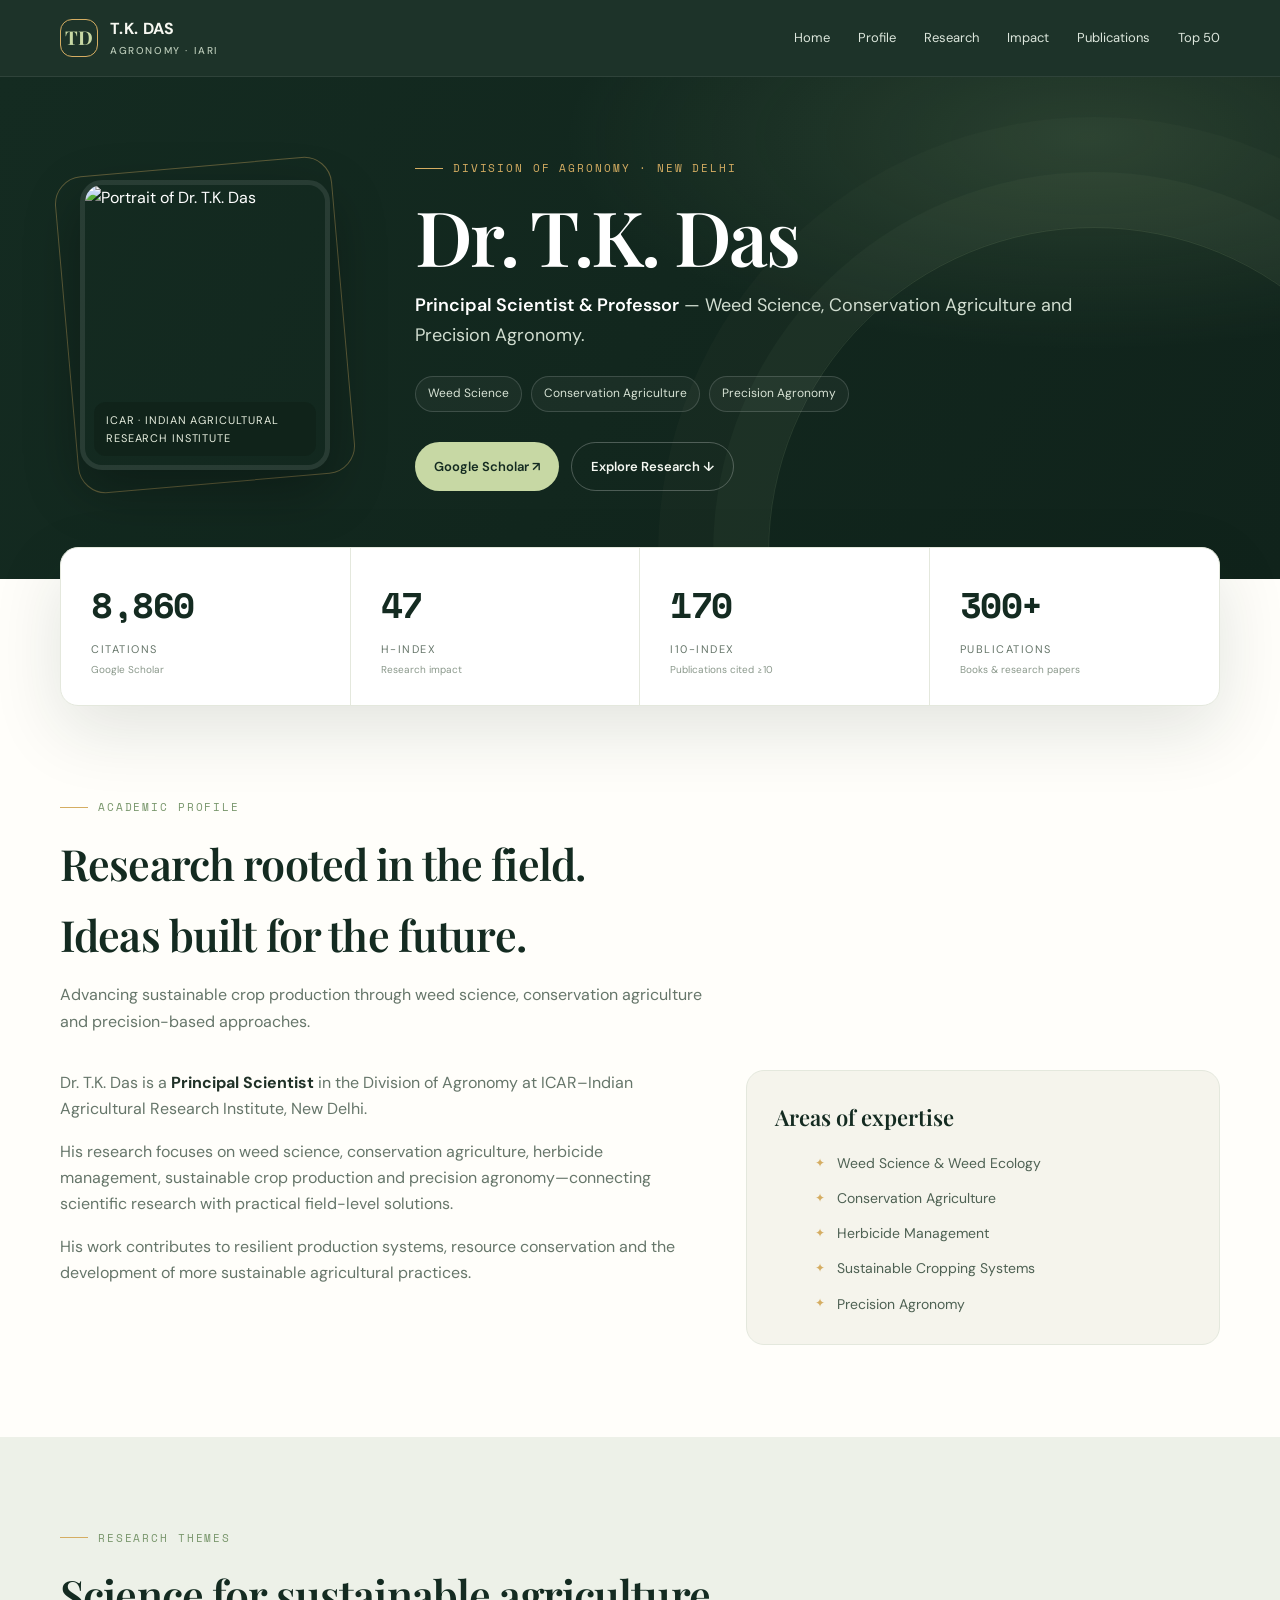
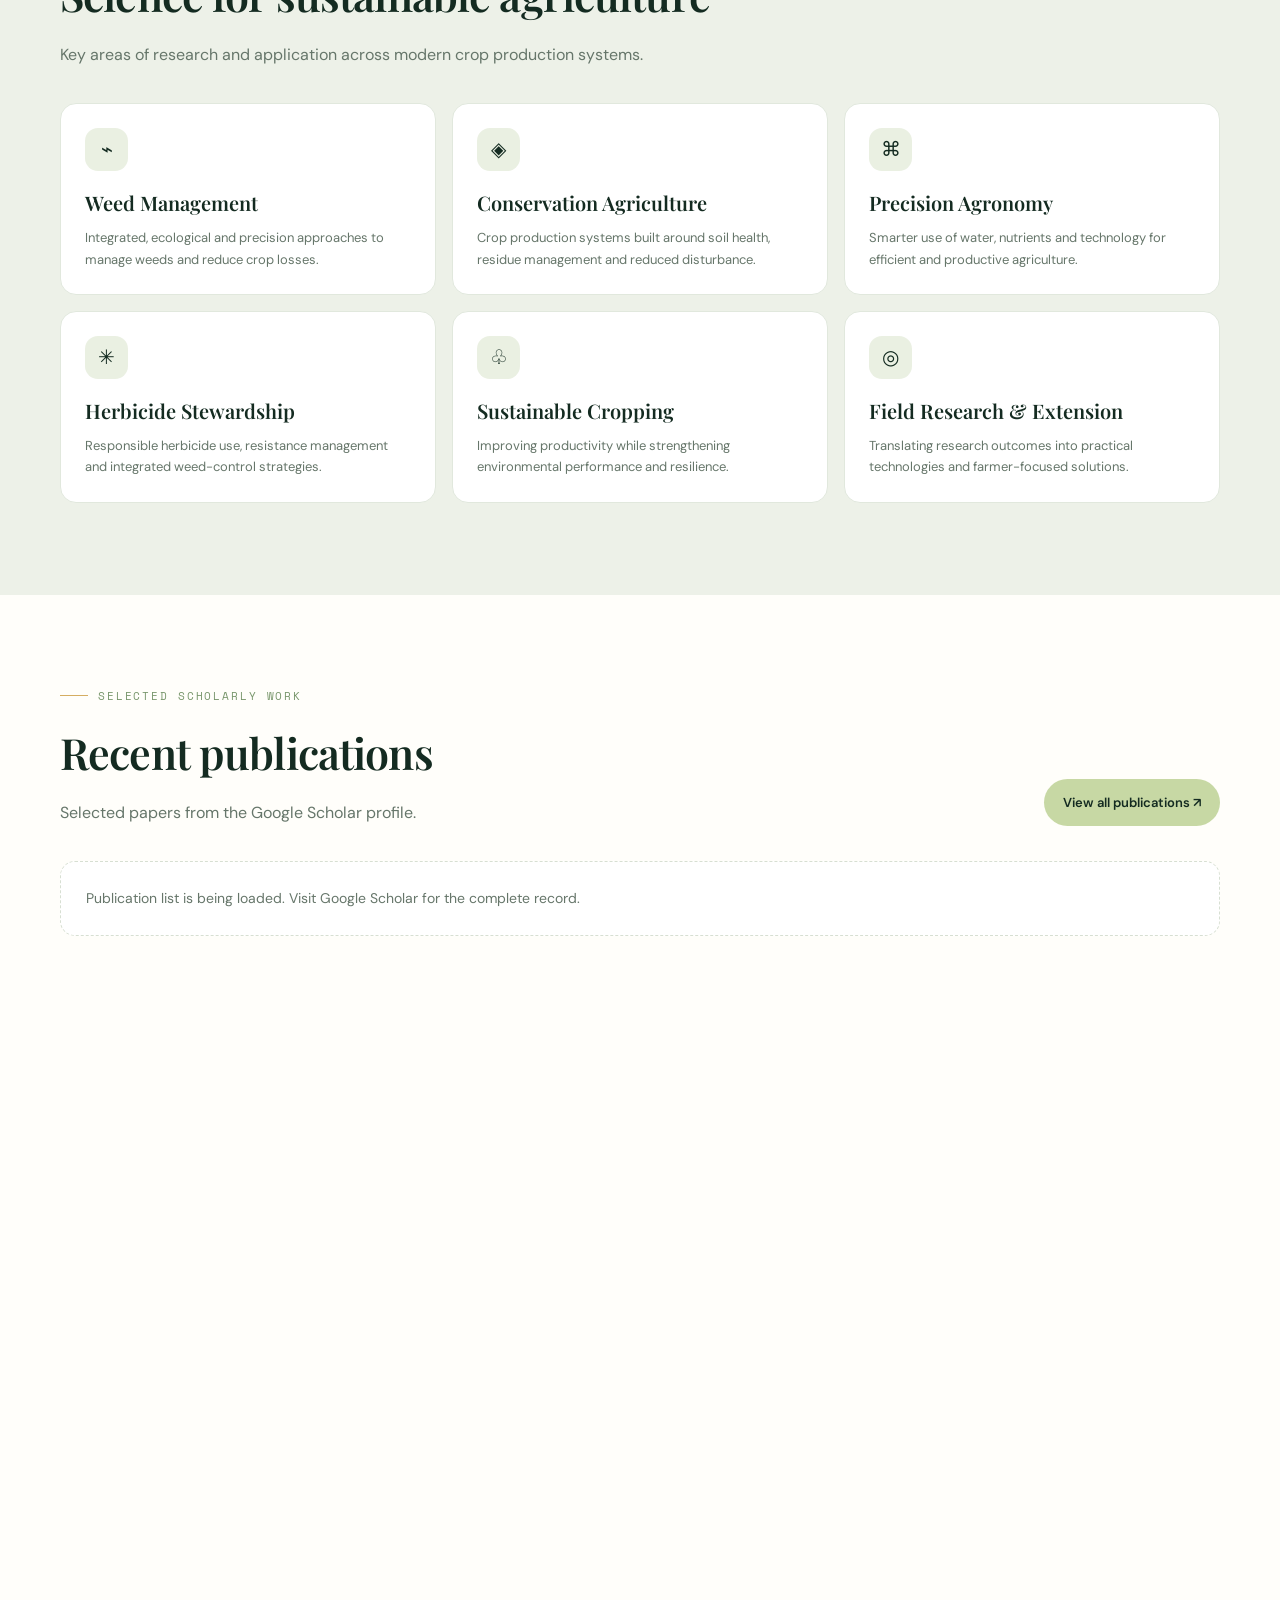
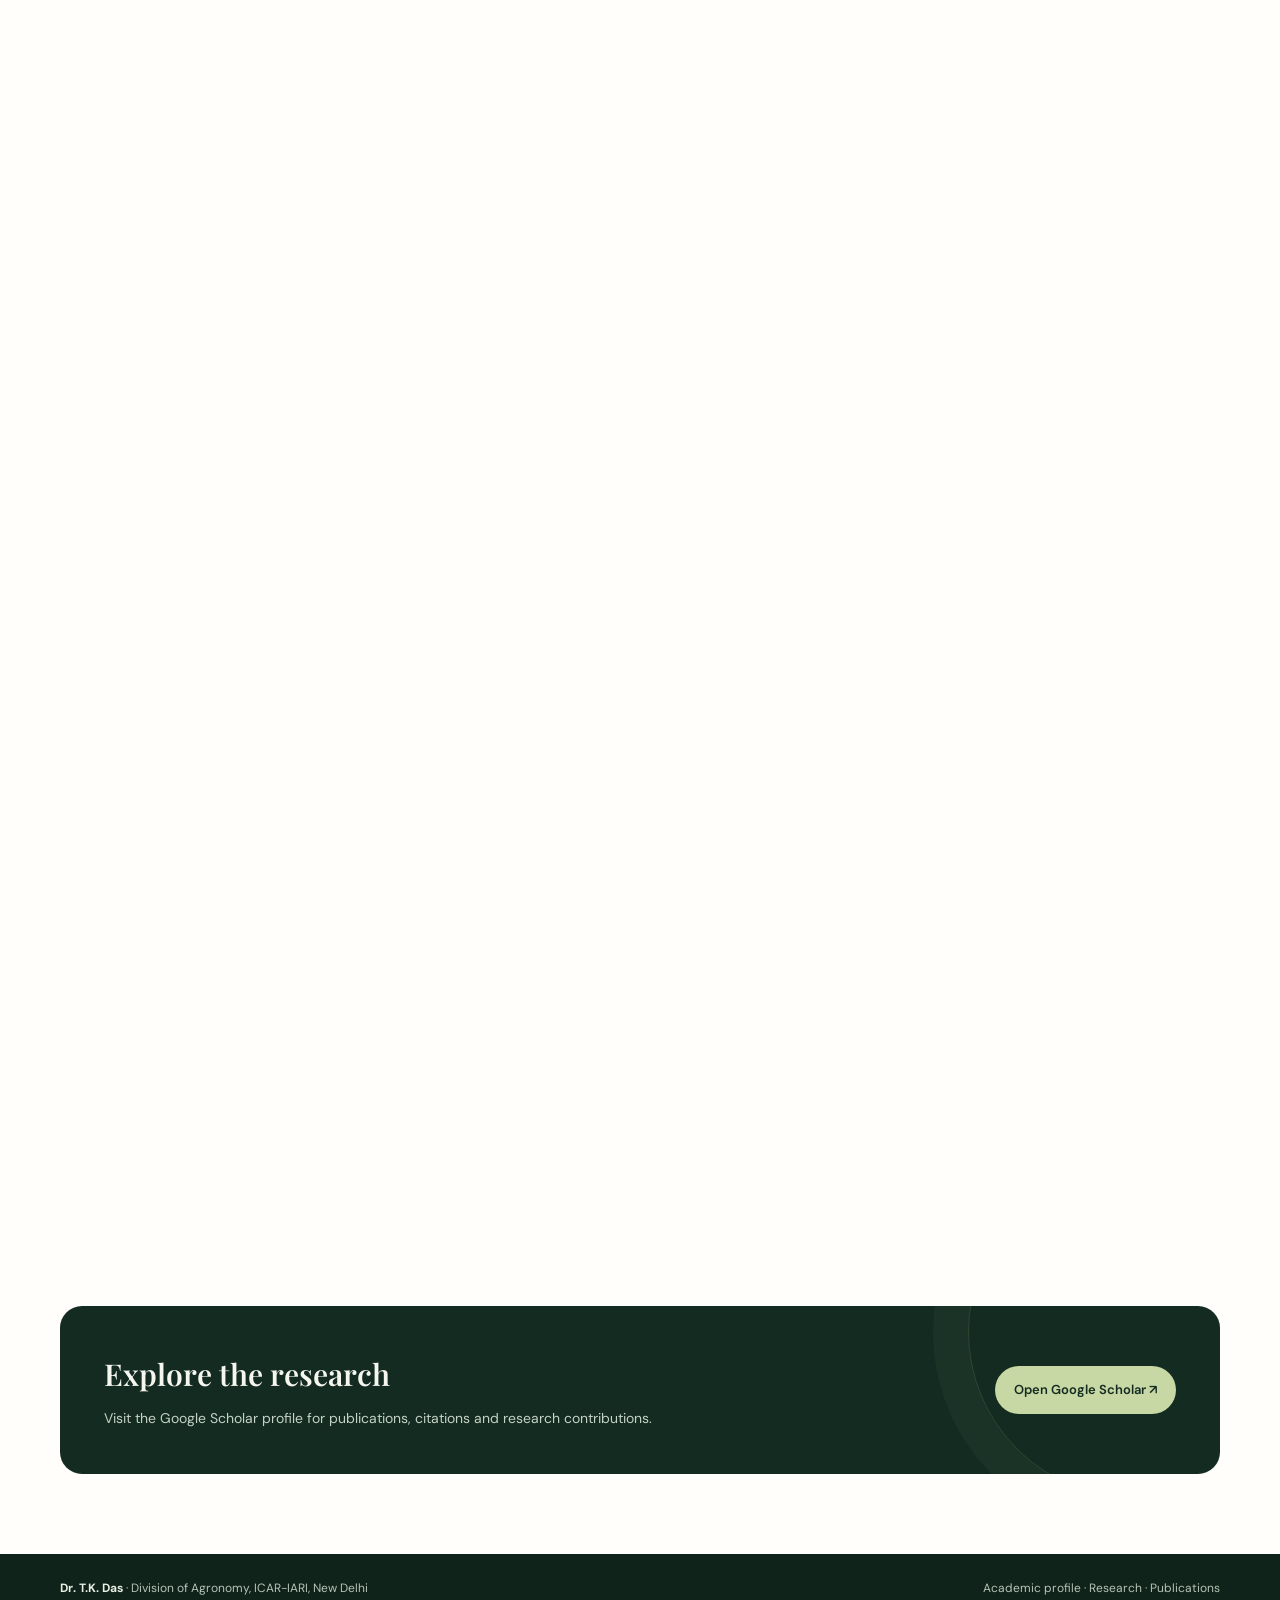
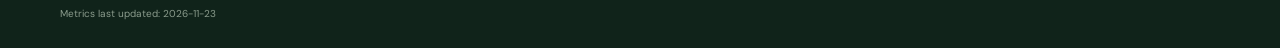
==== commit b358817f: "Add files via upload" ====
--- a/index.html
+++ b/index.html
@@ -20,6 +20,30 @@
 .pub-section{background:var(--paper)}.pub-top{display:flex;align-items:end;justify-content:space-between;gap:20px}.pub-list{display:grid;grid-template-columns:repeat(3,1fr);gap:17px}.pub-card{background:white;border:1px solid var(--line);border-radius:15px;padding:23px;display:flex;flex-direction:column;min-height:220px}.pub-year{font-family:'Space Mono',monospace;color:var(--leaf);font-size:11px;letter-spacing:.1em;margin-bottom:12px}.pub-card h3{font-size:18px;line-height:1.35;color:var(--forest);margin-bottom:12px}.pub-meta{font-size:12px;color:var(--muted);margin-top:auto}.pub-link{margin-top:14px;font-size:12px;font-weight:700;color:#517b4e}.empty-pubs{grid-column:1/-1;background:white;border:1px dashed #d7dfd2;border-radius:15px;padding:25px;color:var(--muted);font-size:14px}
 .contact{padding:0 0 80px}.contact-box{background:var(--forest);color:#f5f6ee;border-radius:22px;padding:44px;display:flex;align-items:center;justify-content:space-between;gap:24px;overflow:hidden;position:relative}.contact-box:after{content:"";position:absolute;right:-80px;top:-140px;width:330px;height:330px;border:1px solid rgba(199,216,164,.15);border-radius:50%;box-shadow:0 0 0 35px rgba(199,216,164,.04)}.contact-box h2{font-size:30px;margin-bottom:7px}.contact-box p{color:#c5d2c4;font-size:14px}.contact-box .btn{position:relative;z-index:1;white-space:nowrap}.footer{background:#10231a;color:#b6c4b6;padding:25px 0;font-size:12px}.footer-inner{display:flex;justify-content:space-between;gap:15px;flex-wrap:wrap}.footer strong{color:#e8eee4}.update-note{font-size:10px;color:#8b9c8d;margin-top:8px}
 @media(max-width:900px){.hero-grid{grid-template-columns:230px 1fr;gap:38px}.portrait,.portrait-wrap{width:220px}.portrait{height:260px}.research-grid{grid-template-columns:repeat(2,1fr)}.pub-list{grid-template-columns:repeat(2,1fr)}}@media(max-width:700px){.nav-inner{height:66px}.menu-btn{display:block}.nav-links{display:none;position:absolute;left:0;right:0;top:66px;background:var(--forest);padding:18px 5%;flex-direction:column;align-items:flex-start;border-top:1px solid rgba(255,255,255,.1)}.nav-links.open{display:flex}.hero{padding:56px 0 72px}.hero-grid{grid-template-columns:1fr;text-align:center;gap:34px}.portrait-wrap{width:205px}.portrait{width:205px;height:235px}.eyebrow{justify-content:center}.hero-sub{font-size:16px;margin:auto}.hero-tags,.actions{justify-content:center}.metric-grid{grid-template-columns:repeat(2,1fr)}.metric:nth-child(2){border-right:0}.metric:nth-child(-n+2){border-bottom:1px solid var(--line)}.metric{padding:20px}.metric-num{font-size:28px}section{padding:65px 0}.about-grid{grid-template-columns:1fr;gap:25px}.research-grid,.pub-list{grid-template-columns:1fr}.pub-top{align-items:start;flex-direction:column}.contact-box{padding:30px;flex-direction:column;align-items:flex-start}.contact-box h2{font-size:25px}.contact-box .btn{white-space:normal}.footer-inner{flex-direction:column}}
+
+/* Motion enhancement: gentle, premium and accessibility-aware */
+html { scroll-behavior: smooth; }
+.nav { transition: background .35s ease, box-shadow .35s ease; }
+.nav.scrolled { box-shadow: 0 8px 28px rgba(0,0,0,.14); background: rgba(13,30,22,.98); }
+.btn, .research-card, .pub-card, .top50-card, .focus-panel, .metric { transition: transform .28s ease, box-shadow .28s ease, border-color .28s ease, background .28s ease; }
+.reveal { opacity: 0; transform: translateY(22px); transition: opacity .7s ease, transform .7s cubic-bezier(.2,.7,.2,1); }
+.reveal.is-visible { opacity: 1; transform: translateY(0); }
+.reveal-delay-1 { transition-delay: .08s; } .reveal-delay-2 { transition-delay: .16s; } .reveal-delay-3 { transition-delay: .24s; }
+.research-card:hover, .pub-card:hover, .top50-card:hover { transform: translateY(-5px); box-shadow: 0 18px 42px rgba(20,43,33,.11); border-color: rgba(213,173,98,.55); }
+.metric:hover { background: #fbfcf8; }
+.top50-link, .pub-link, .nav-links a { transition: color .2s ease, transform .2s ease; }
+.top50-link:hover, .pub-link:hover { transform: translateX(3px); }
+.btn:active { transform: scale(.97); }
+.portrait { animation: portraitIn .85s cubic-bezier(.2,.7,.2,1) both; }
+.hero-content > * { animation: heroIn .65s ease both; }
+.hero-content > *:nth-child(2) { animation-delay: .08s; }
+.hero-content > *:nth-child(3) { animation-delay: .16s; }
+.hero-content > *:nth-child(4) { animation-delay: .24s; }
+.hero-content > *:nth-child(5) { animation-delay: .32s; }
+@keyframes heroIn { from {opacity:0; transform:translateY(14px)} to {opacity:1; transform:translateY(0)} }
+@keyframes portraitIn { from {opacity:0; transform:translateY(12px) scale(.97)} to {opacity:1; transform:translateY(0) scale(1)} }
+@media (prefers-reduced-motion: reduce) { *, *::before, *::after { animation-duration: .01ms !important; animation-iteration-count: 1 !important; transition-duration: .01ms !important; scroll-behavior: auto !important; } .reveal {opacity:1; transform:none;} }
+
 </style>
 </head>
 <body>
@@ -535,5 +559,21 @@
  const list=document.getElementById('latest-publications');if(Array.isArray(data.publications)&&data.publications.length){list.innerHTML='';data.publications.slice(0,3).forEach(p=>{const card=document.createElement('article');card.className='pub-card';const year=document.createElement('div');year.className='pub-year';year.textContent=p.year||'PUBLICATION';const title=document.createElement('h3');title.textContent=p.title||'Untitled paper';const meta=document.createElement('div');meta.className='pub-meta';meta.textContent=[p.authors,p.venue].filter(Boolean).join(' · ');card.append(year,title,meta);if(p.url){const a=document.createElement('a');a.className='pub-link';a.href=p.url;a.target='_blank';a.rel='noopener';a.textContent='Read paper ↗';card.append(a)}list.append(card)})}
 }).catch(err=>console.warn('Scholar snapshot not loaded; fallback metrics retained.',err));
 </script>
+
+<script>
+// Scroll reveal + navbar state, with reduced-motion fallback.
+(function(){
+  const reduceMotion = window.matchMedia('(prefers-reduced-motion: reduce)').matches;
+  const targets = document.querySelectorAll('section, .metrics, .section-head, .research-card, .pub-card, .top50-card, .contact-box, .focus-panel');
+  targets.forEach((el,i)=>{el.classList.add('reveal'); if(i%4===1)el.classList.add('reveal-delay-1'); if(i%4===2)el.classList.add('reveal-delay-2'); if(i%4===3)el.classList.add('reveal-delay-3');});
+  const navBar=document.querySelector('.nav');
+  const updateNav=()=>{if(navBar)navBar.classList.toggle('scrolled',window.scrollY>12)};
+  updateNav(); window.addEventListener('scroll',updateNav,{passive:true});
+  if(reduceMotion || !('IntersectionObserver' in window)){targets.forEach(el=>el.classList.add('is-visible'));return;}
+  const observer=new IntersectionObserver(entries=>entries.forEach(entry=>{if(entry.isIntersecting){entry.target.classList.add('is-visible');observer.unobserve(entry.target);}}),{threshold:.12,rootMargin:'0px 0px -35px 0px'});
+  targets.forEach(el=>observer.observe(el));
+})();
+</script>
+
 </body>
 </html>
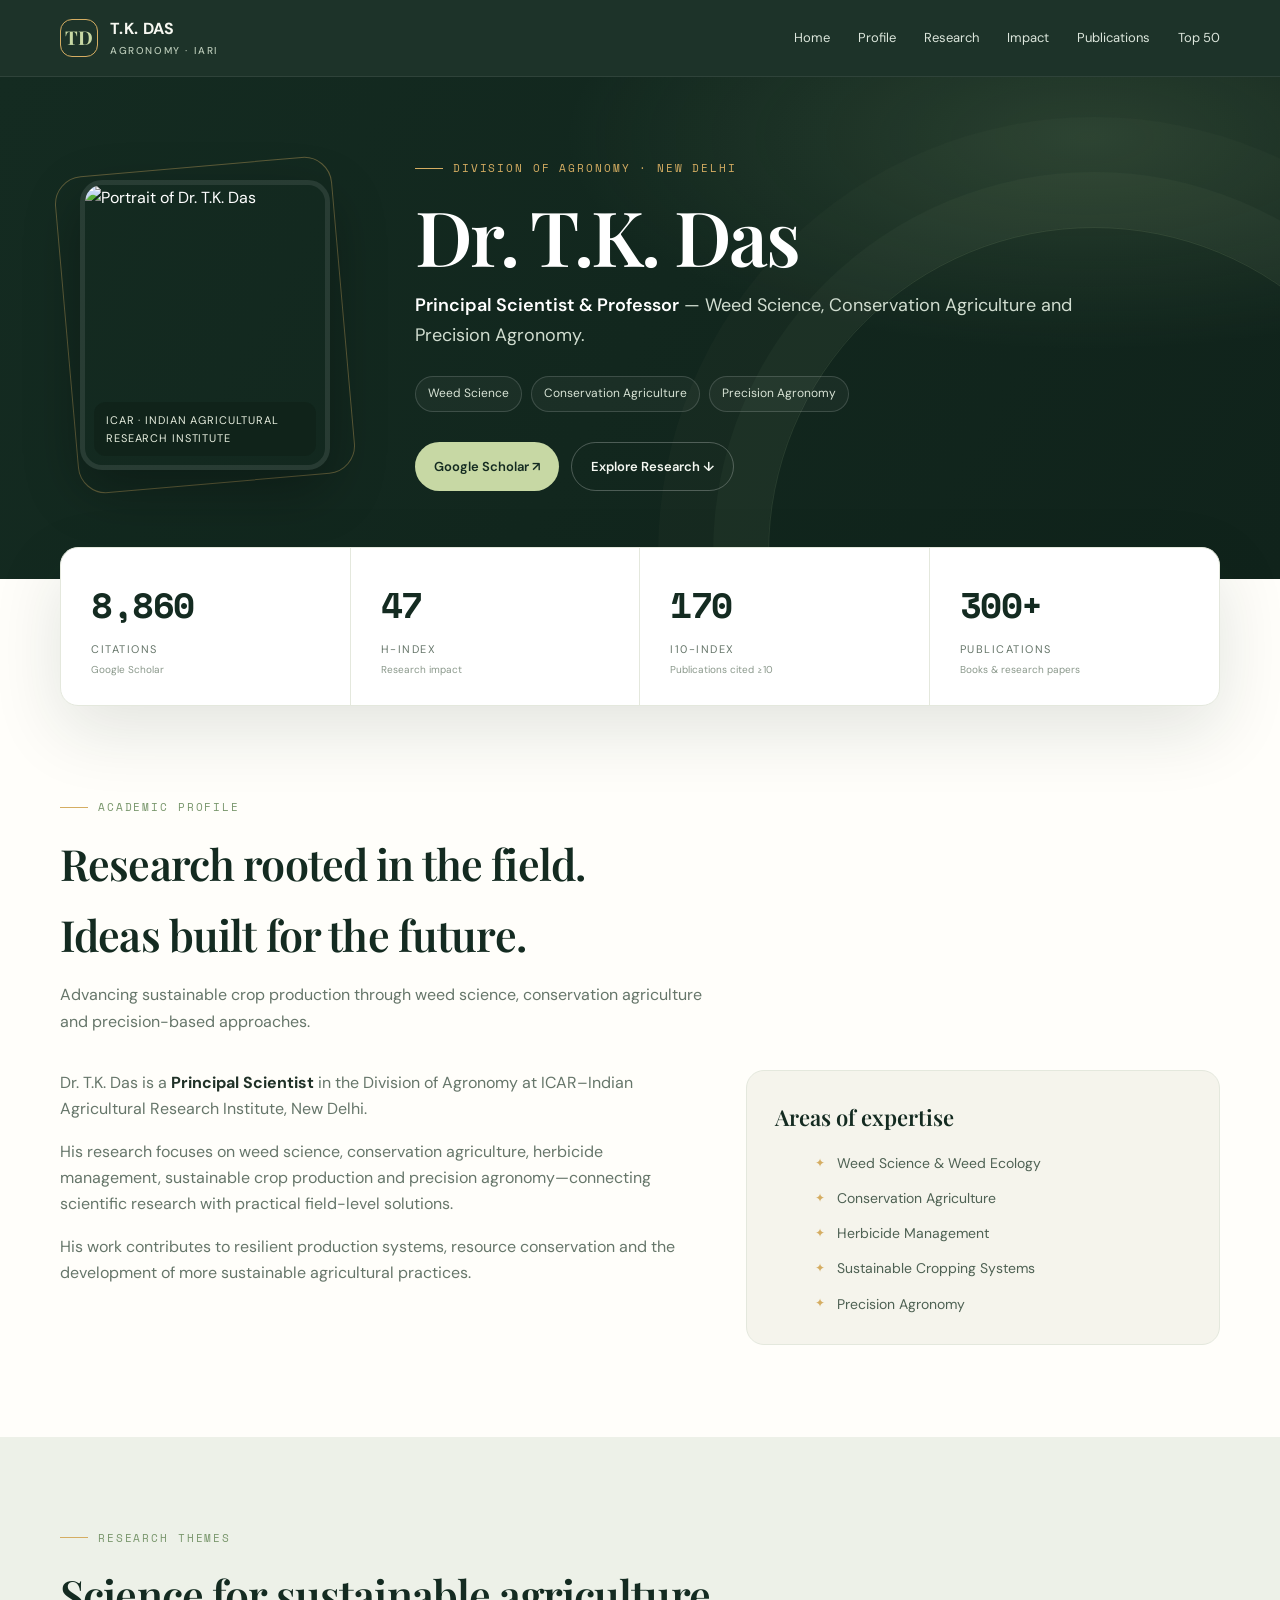
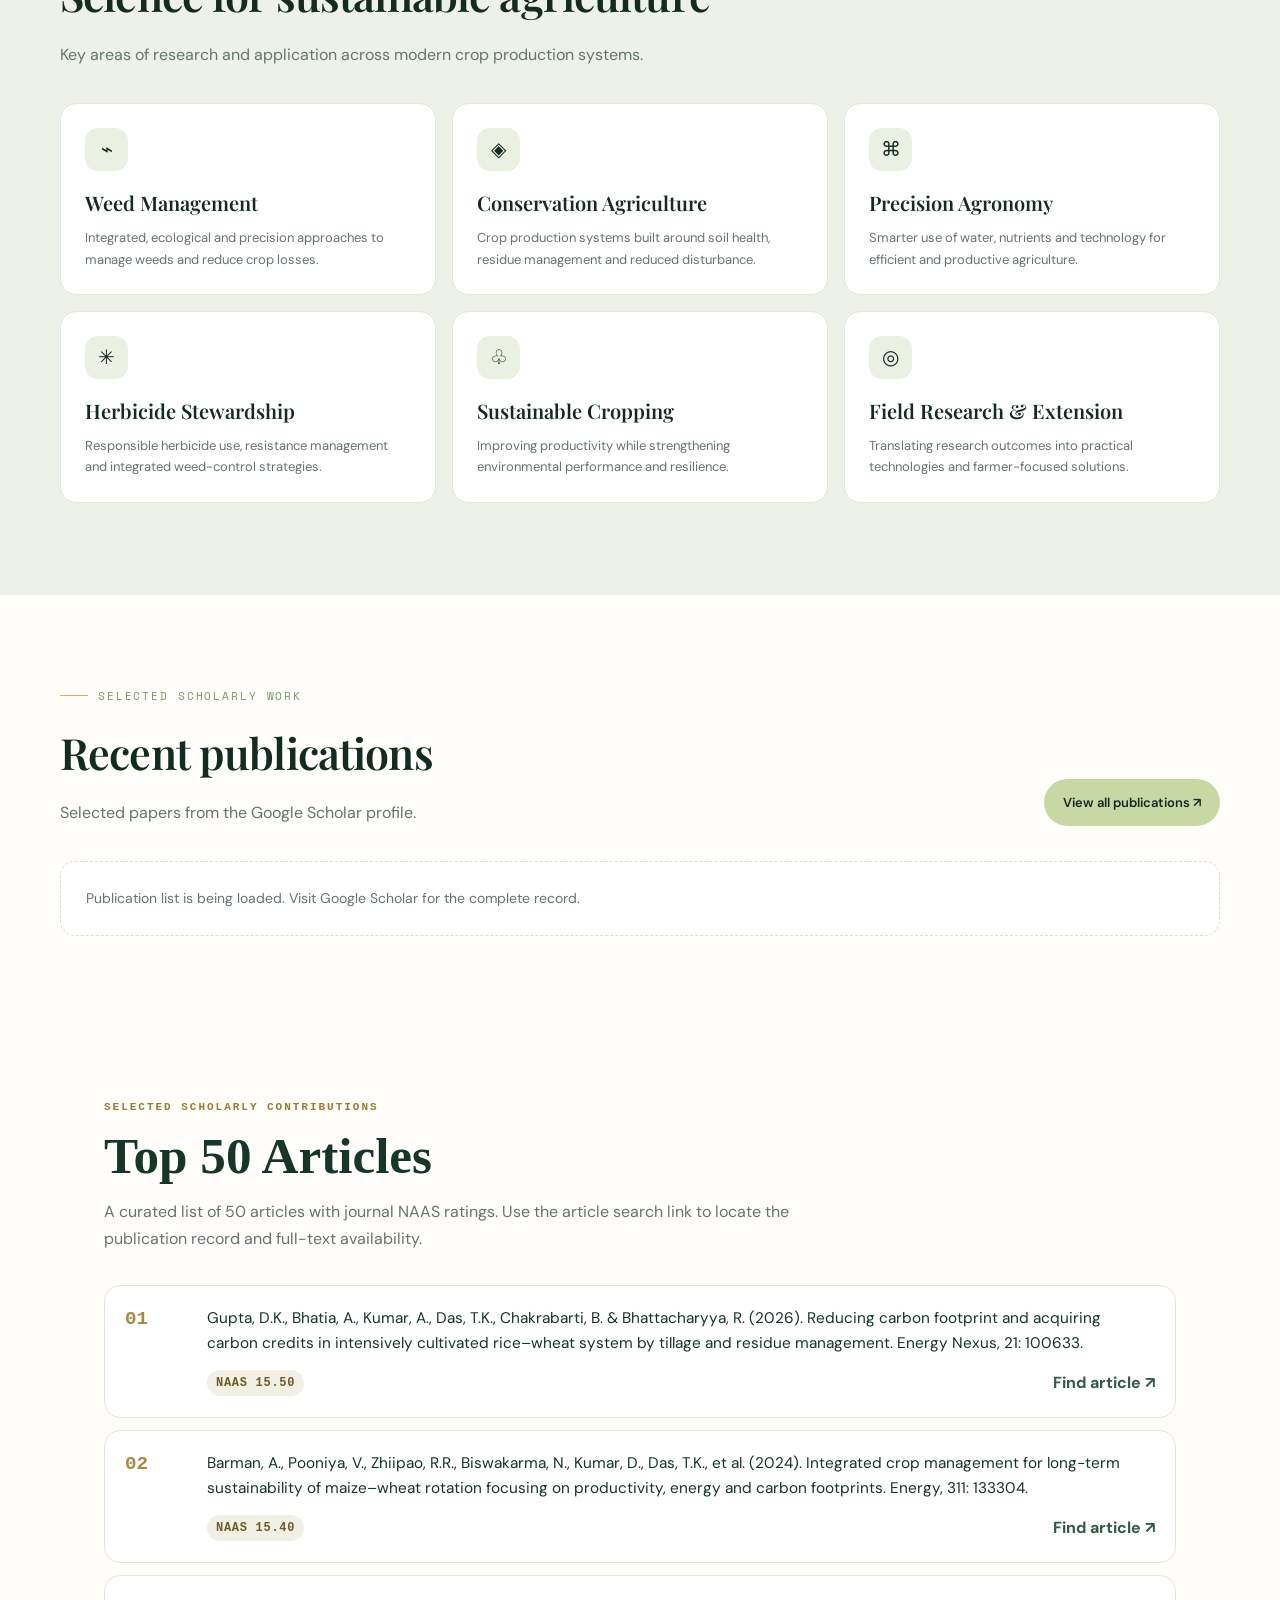
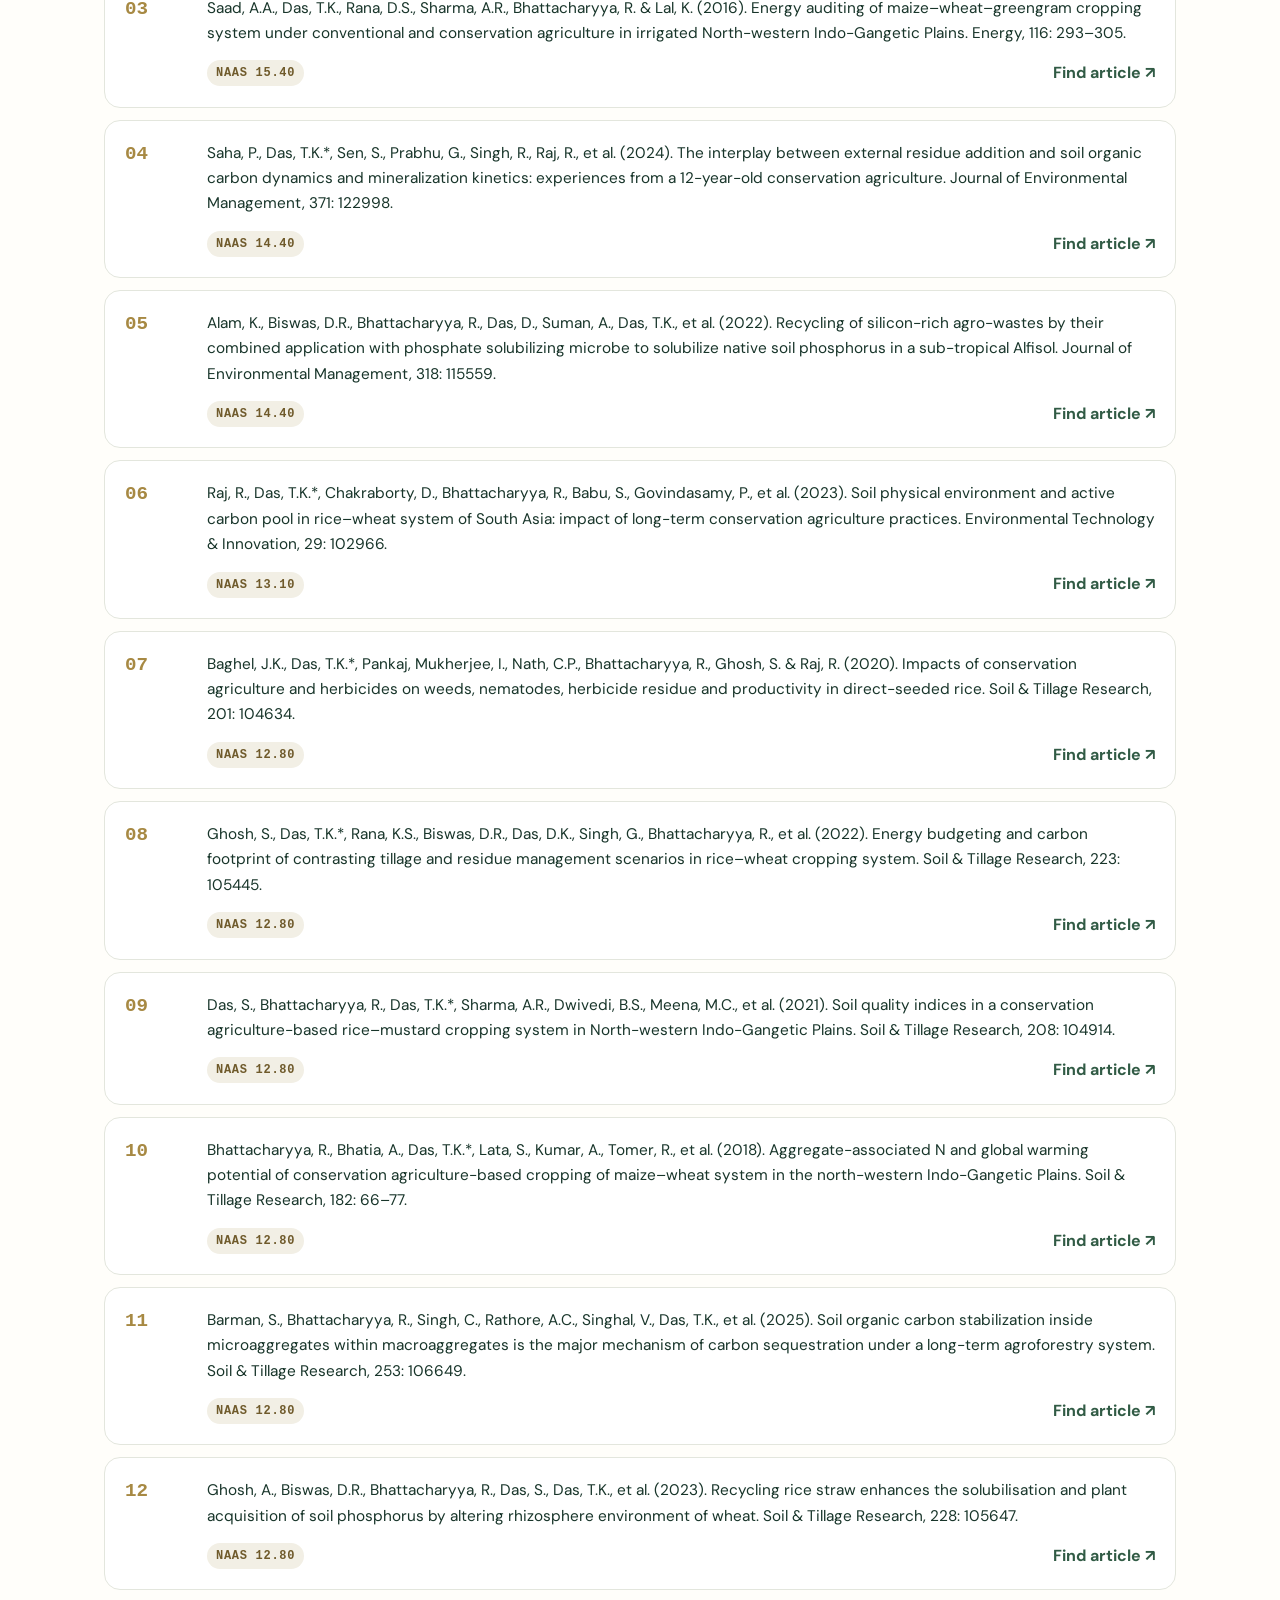
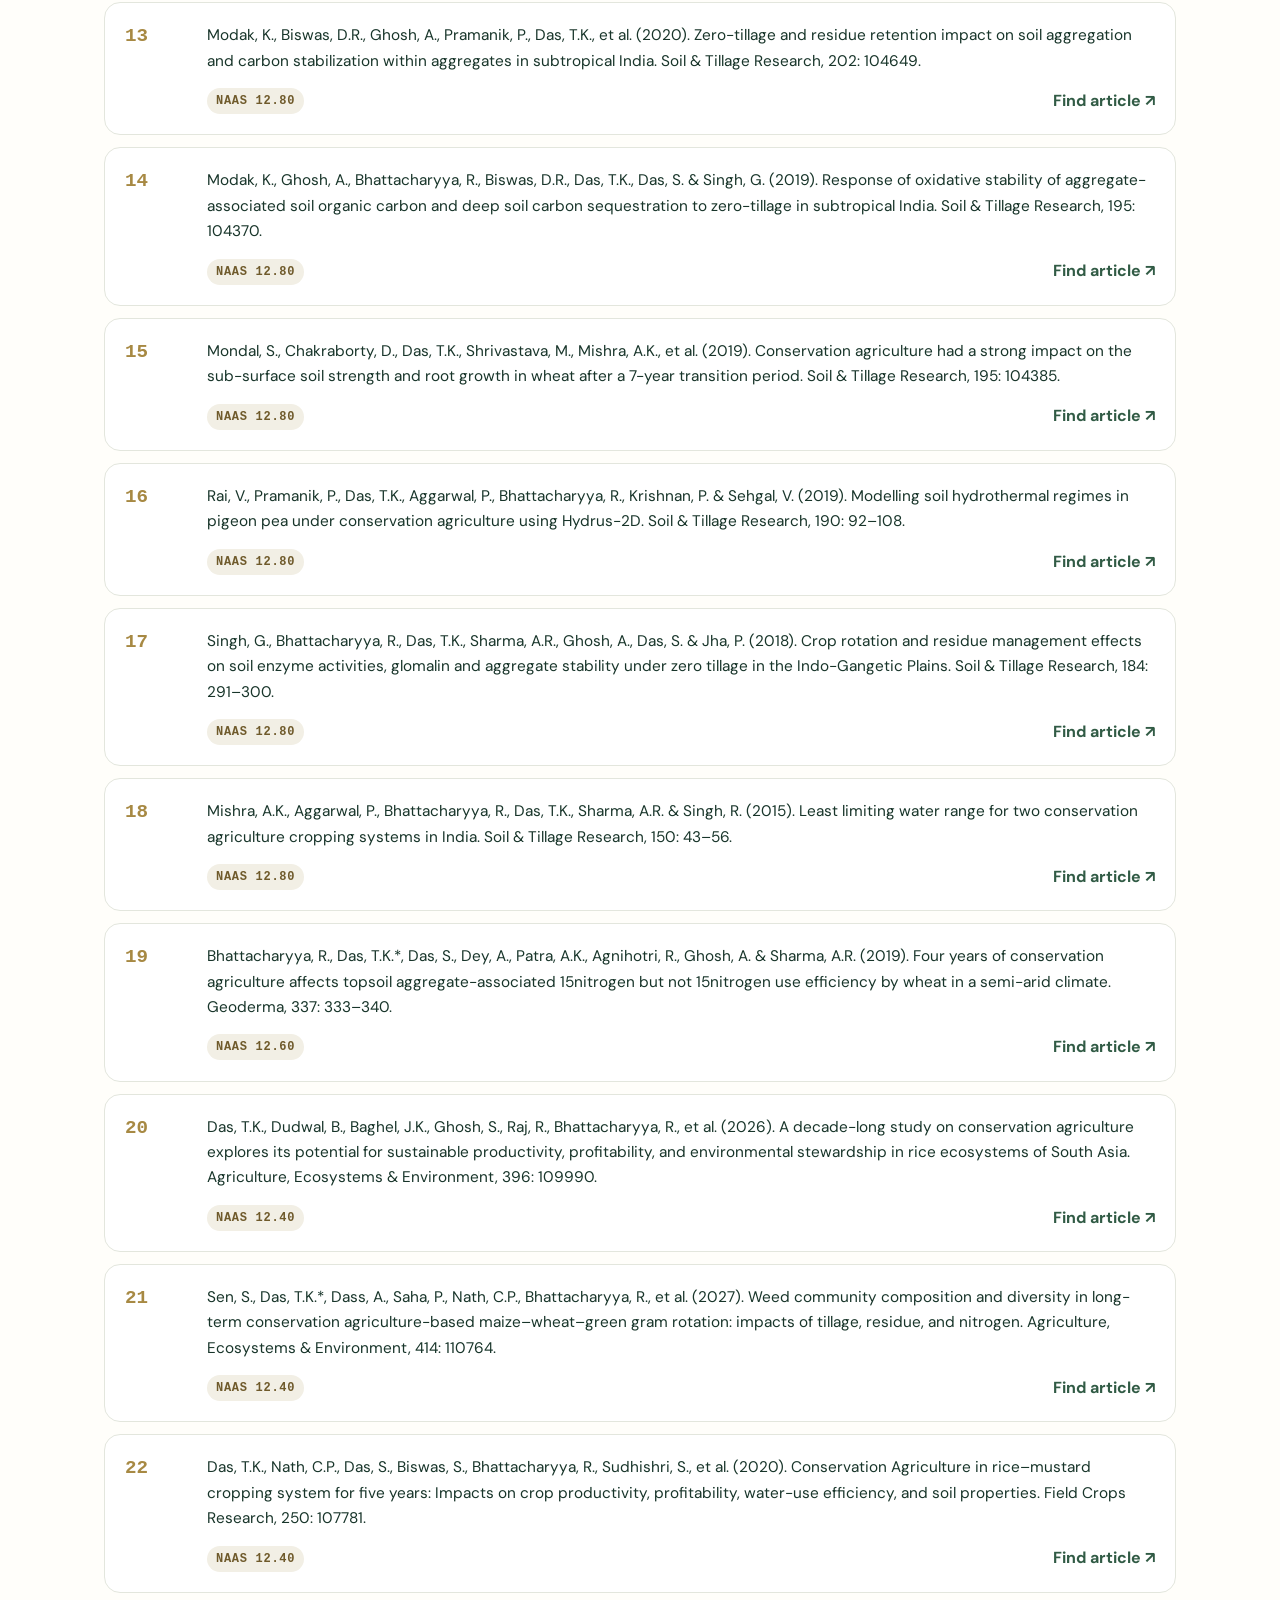
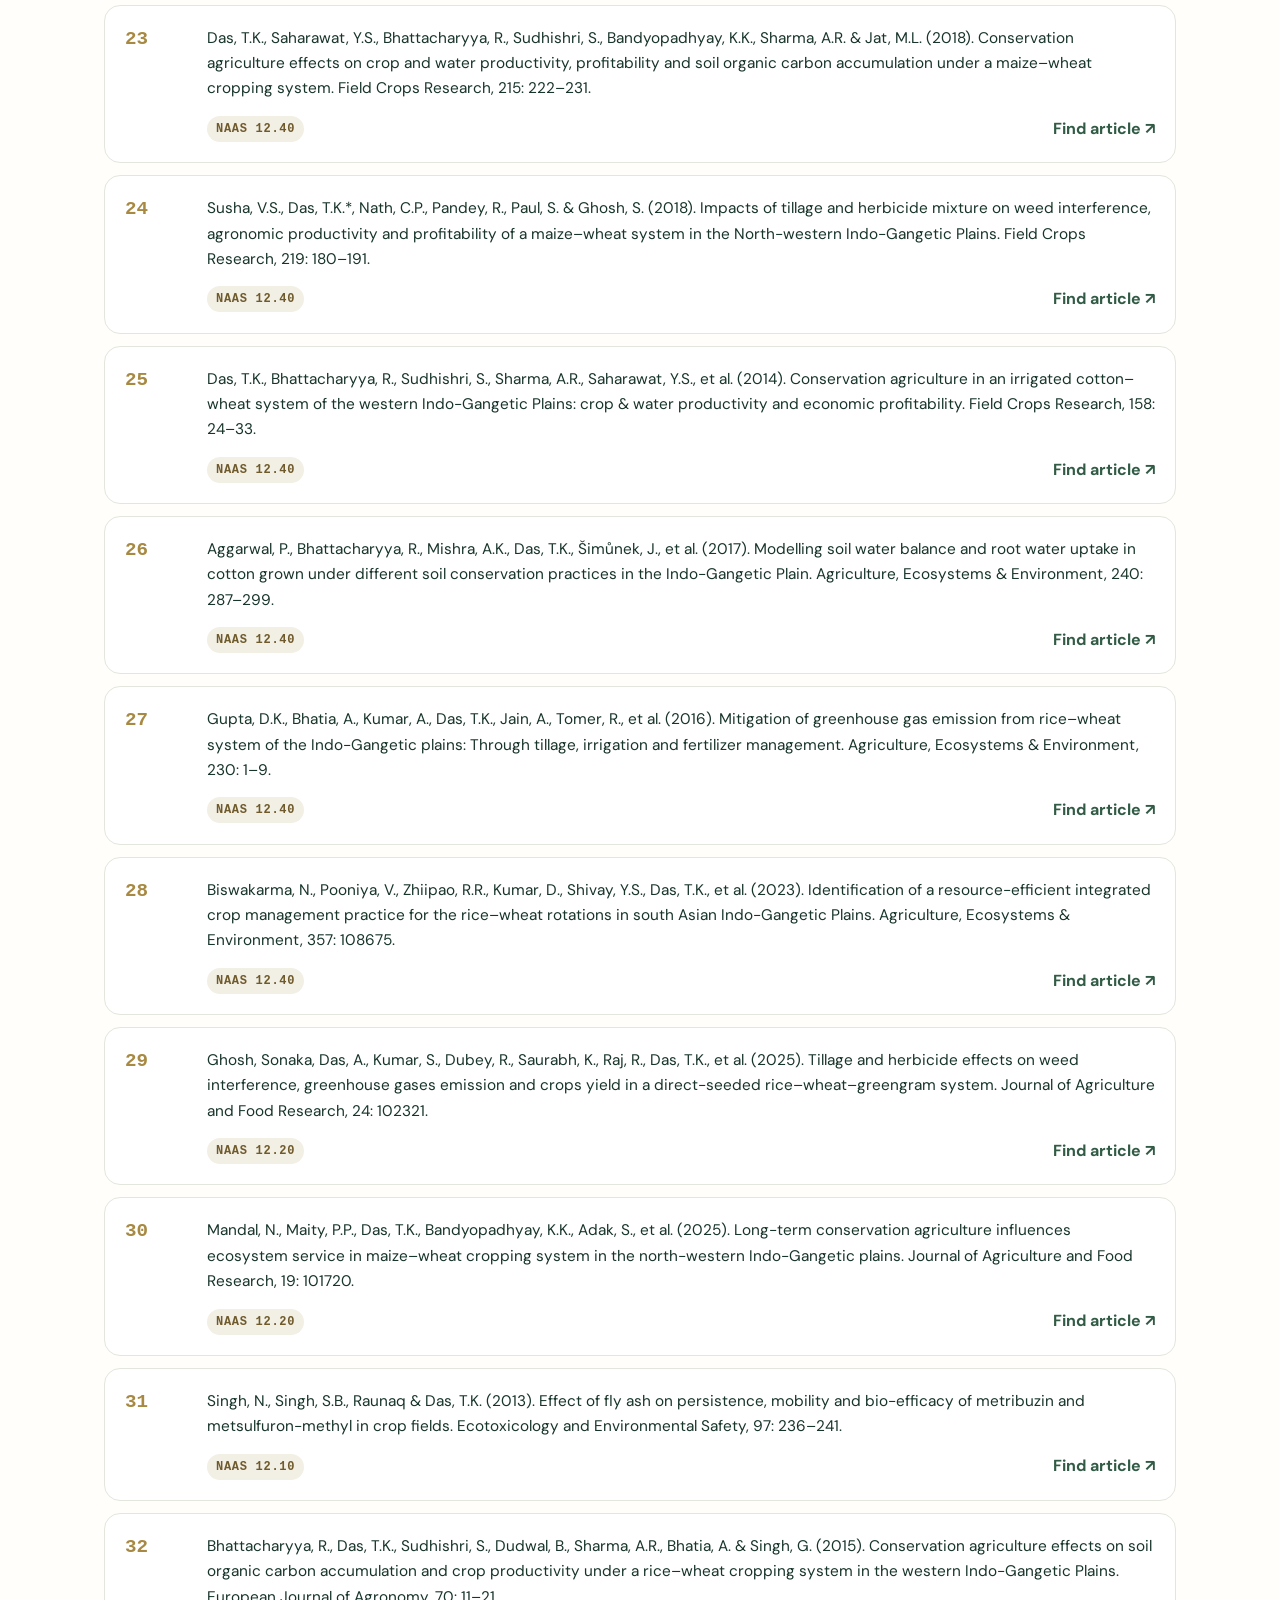
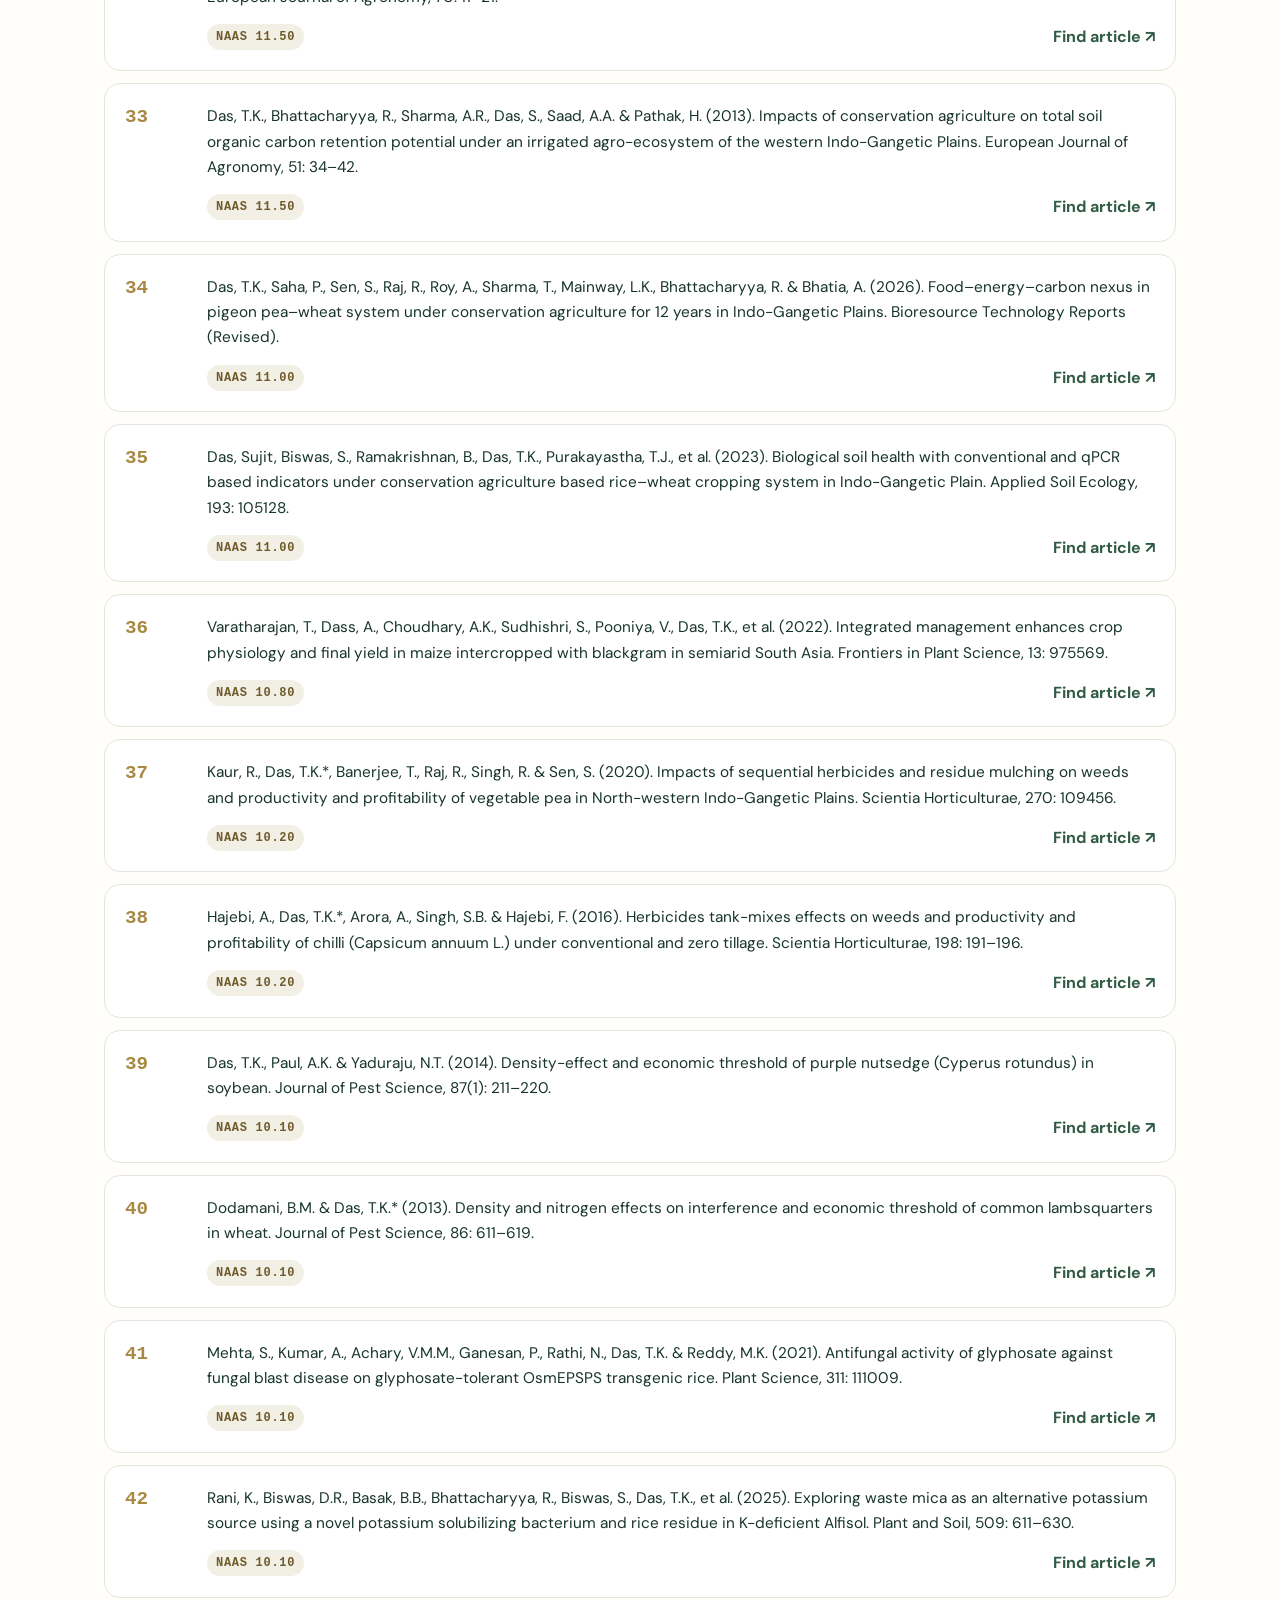
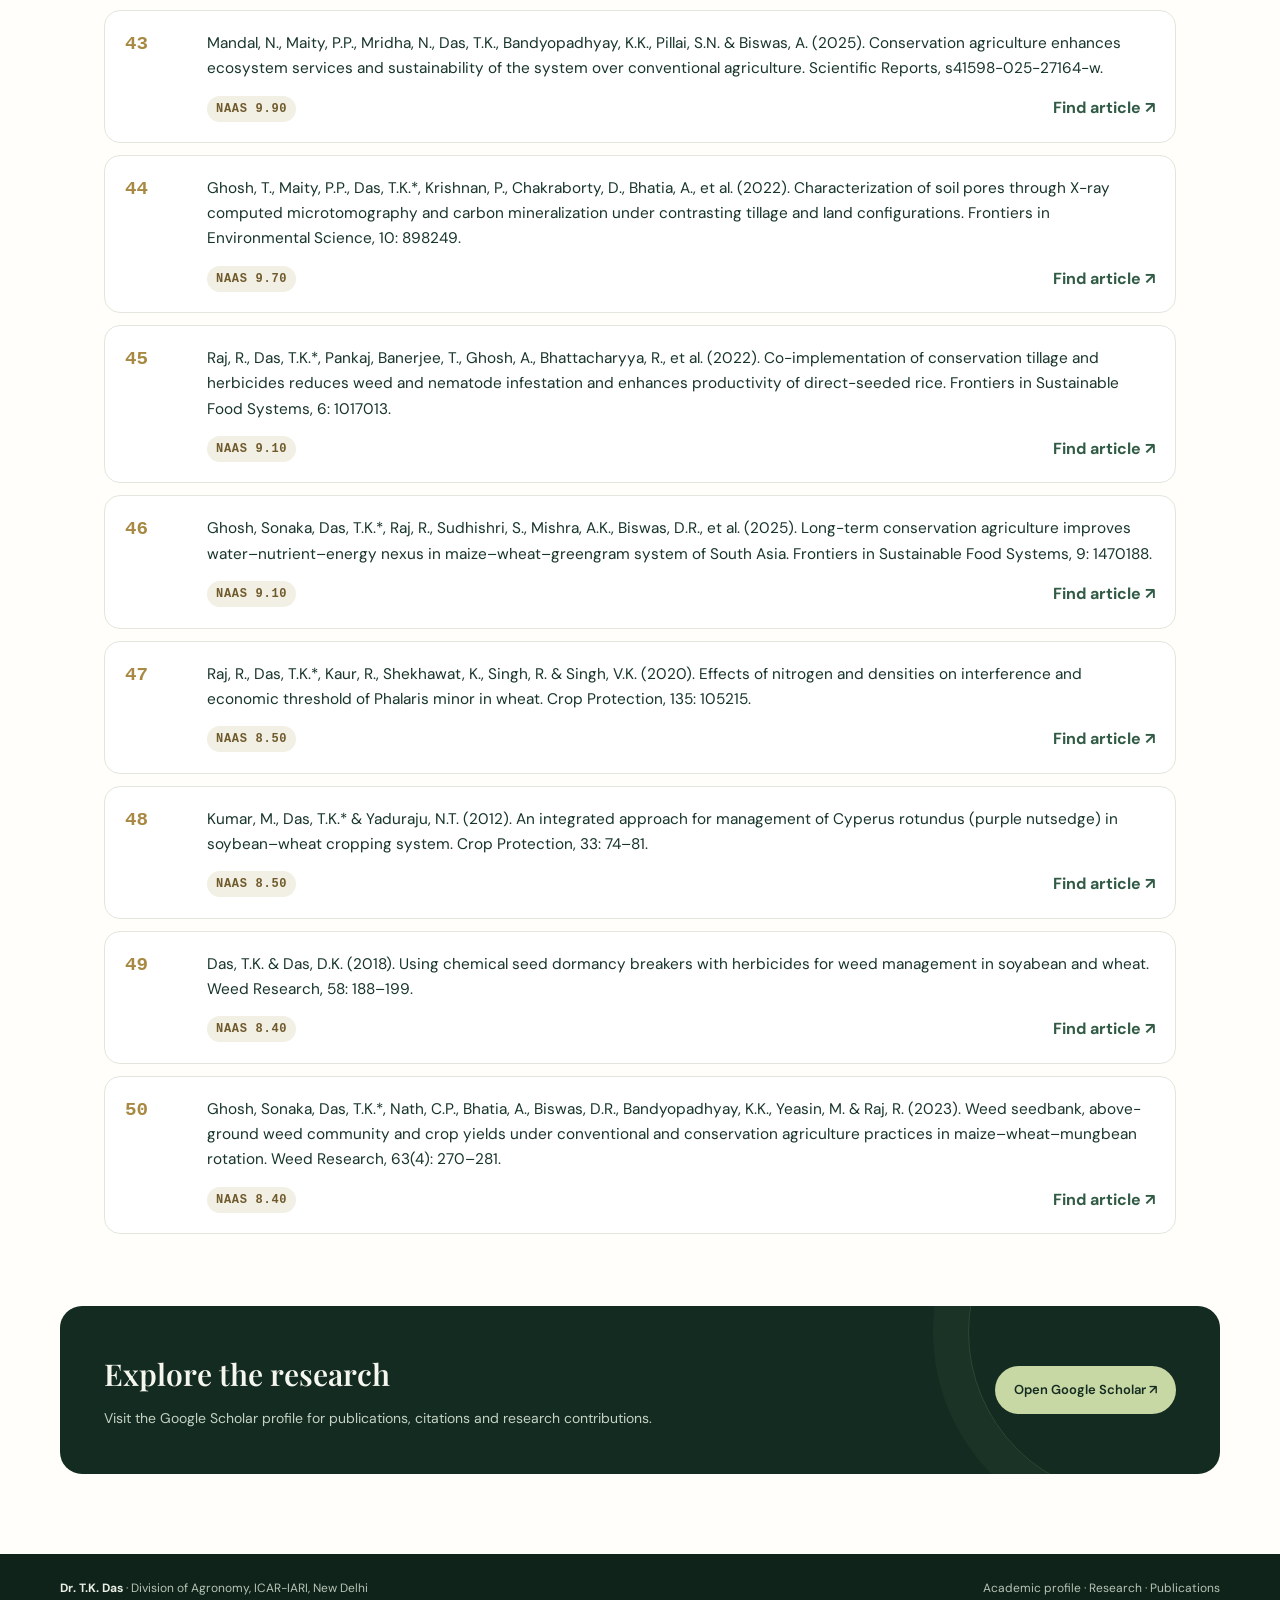
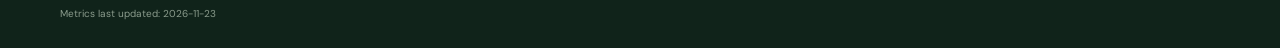
==== commit b64b8d2d: "Add files via upload" ====
--- a/index.html
+++ b/index.html
@@ -26,7 +26,8 @@
 .nav { transition: background .35s ease, box-shadow .35s ease; }
 .nav.scrolled { box-shadow: 0 8px 28px rgba(0,0,0,.14); background: rgba(13,30,22,.98); }
 .btn, .research-card, .pub-card, .top50-card, .focus-panel, .metric { transition: transform .28s ease, box-shadow .28s ease, border-color .28s ease, background .28s ease; }
-.reveal { opacity: 0; transform: translateY(22px); transition: opacity .7s ease, transform .7s cubic-bezier(.2,.7,.2,1); }
+.reveal { opacity: 1; transform: none; transition: opacity .7s ease, transform .7s cubic-bezier(.2,.7,.2,1); }
+.reveal-ready .reveal:not(.is-visible) { opacity: 0; transform: translateY(22px); }
 .reveal.is-visible { opacity: 1; transform: translateY(0); }
 .reveal-delay-1 { transition-delay: .08s; } .reveal-delay-2 { transition-delay: .16s; } .reveal-delay-3 { transition-delay: .24s; }
 .research-card:hover, .pub-card:hover, .top50-card:hover { transform: translateY(-5px); box-shadow: 0 18px 42px rgba(20,43,33,.11); border-color: rgba(213,173,98,.55); }
@@ -565,6 +566,7 @@
 (function(){
   const reduceMotion = window.matchMedia('(prefers-reduced-motion: reduce)').matches;
   const targets = document.querySelectorAll('section, .metrics, .section-head, .research-card, .pub-card, .top50-card, .contact-box, .focus-panel');
+  if (!reduceMotion && ('IntersectionObserver' in window)) document.body.classList.add('reveal-ready');
   targets.forEach((el,i)=>{el.classList.add('reveal'); if(i%4===1)el.classList.add('reveal-delay-1'); if(i%4===2)el.classList.add('reveal-delay-2'); if(i%4===3)el.classList.add('reveal-delay-3');});
   const navBar=document.querySelector('.nav');
   const updateNav=()=>{if(navBar)navBar.classList.toggle('scrolled',window.scrollY>12)};
@@ -572,6 +574,8 @@
   if(reduceMotion || !('IntersectionObserver' in window)){targets.forEach(el=>el.classList.add('is-visible'));return;}
   const observer=new IntersectionObserver(entries=>entries.forEach(entry=>{if(entry.isIntersecting){entry.target.classList.add('is-visible');observer.unobserve(entry.target);}}),{threshold:.12,rootMargin:'0px 0px -35px 0px'});
   targets.forEach(el=>observer.observe(el));
+  // Safety fallback: never leave content hidden if observer fails or browser throttles it.
+  window.setTimeout(()=>targets.forEach(el=>el.classList.add('is-visible')),2500);
 })();
 </script>
 
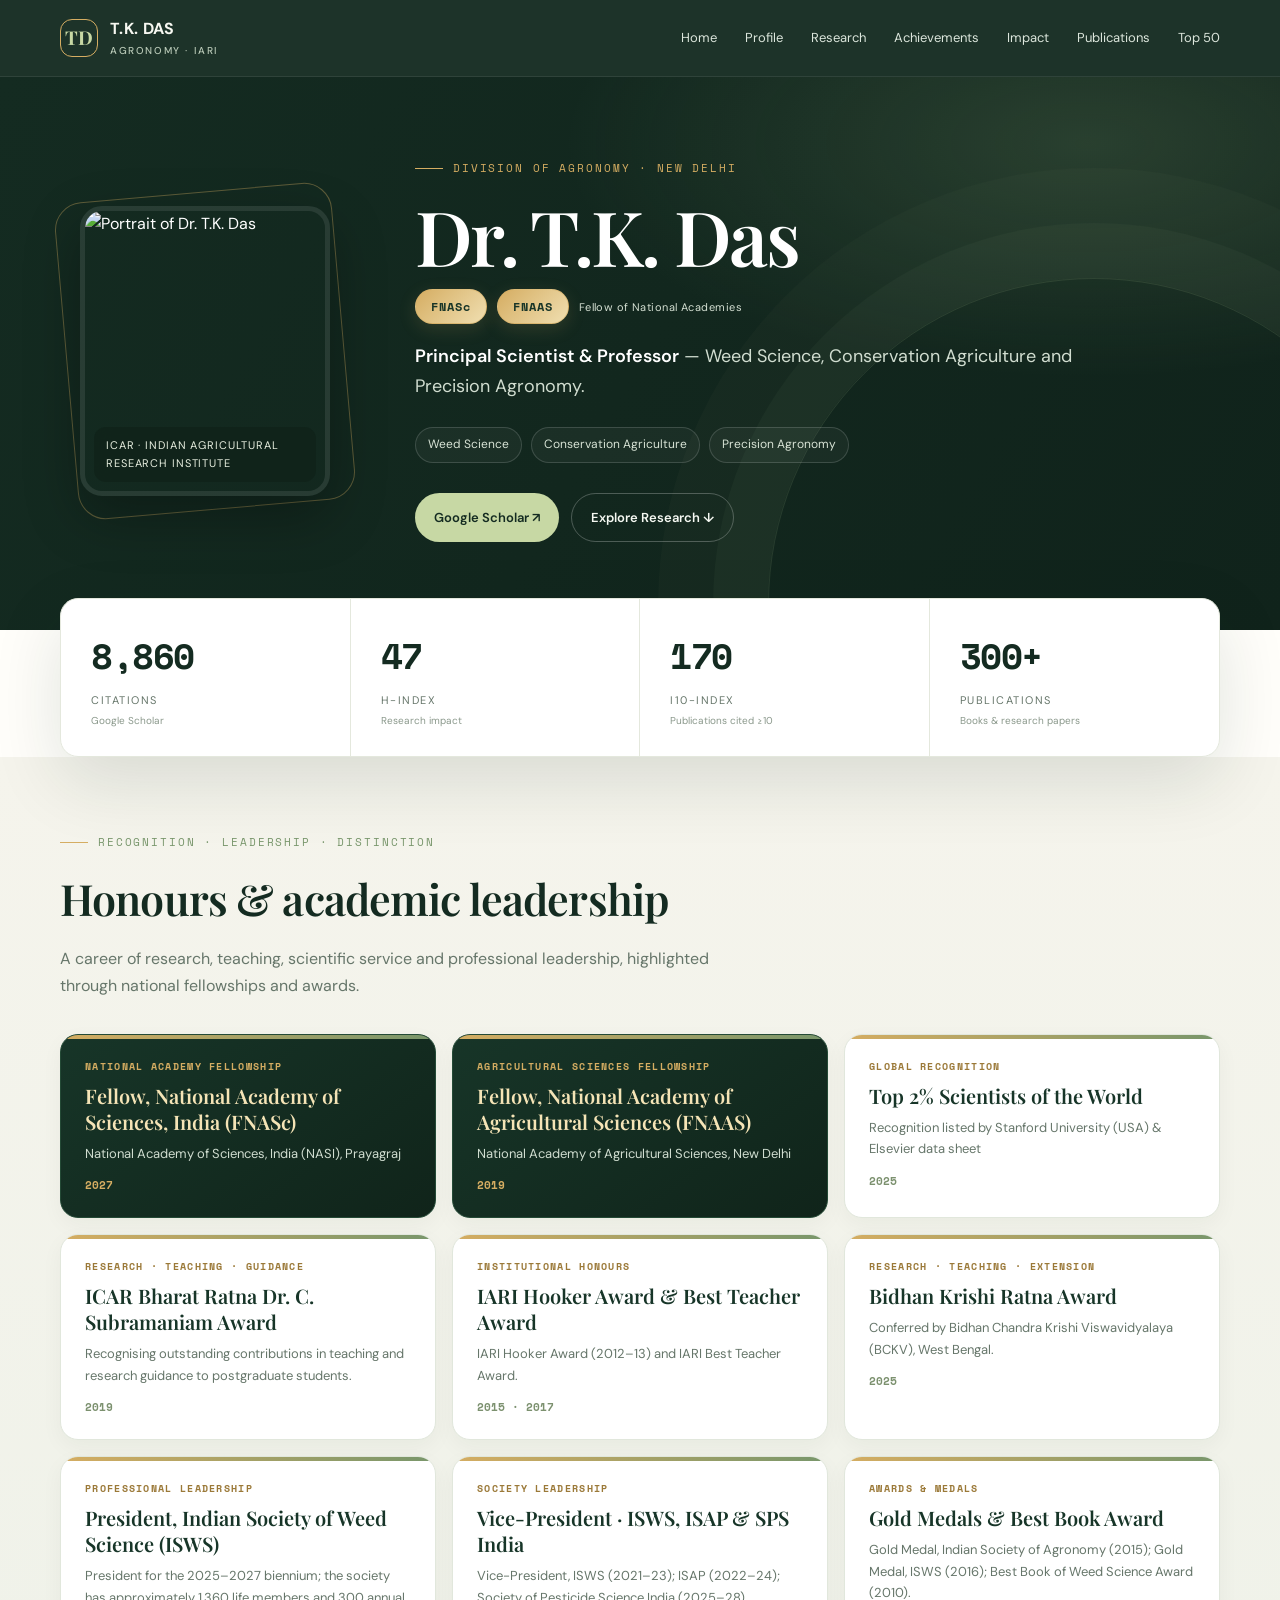
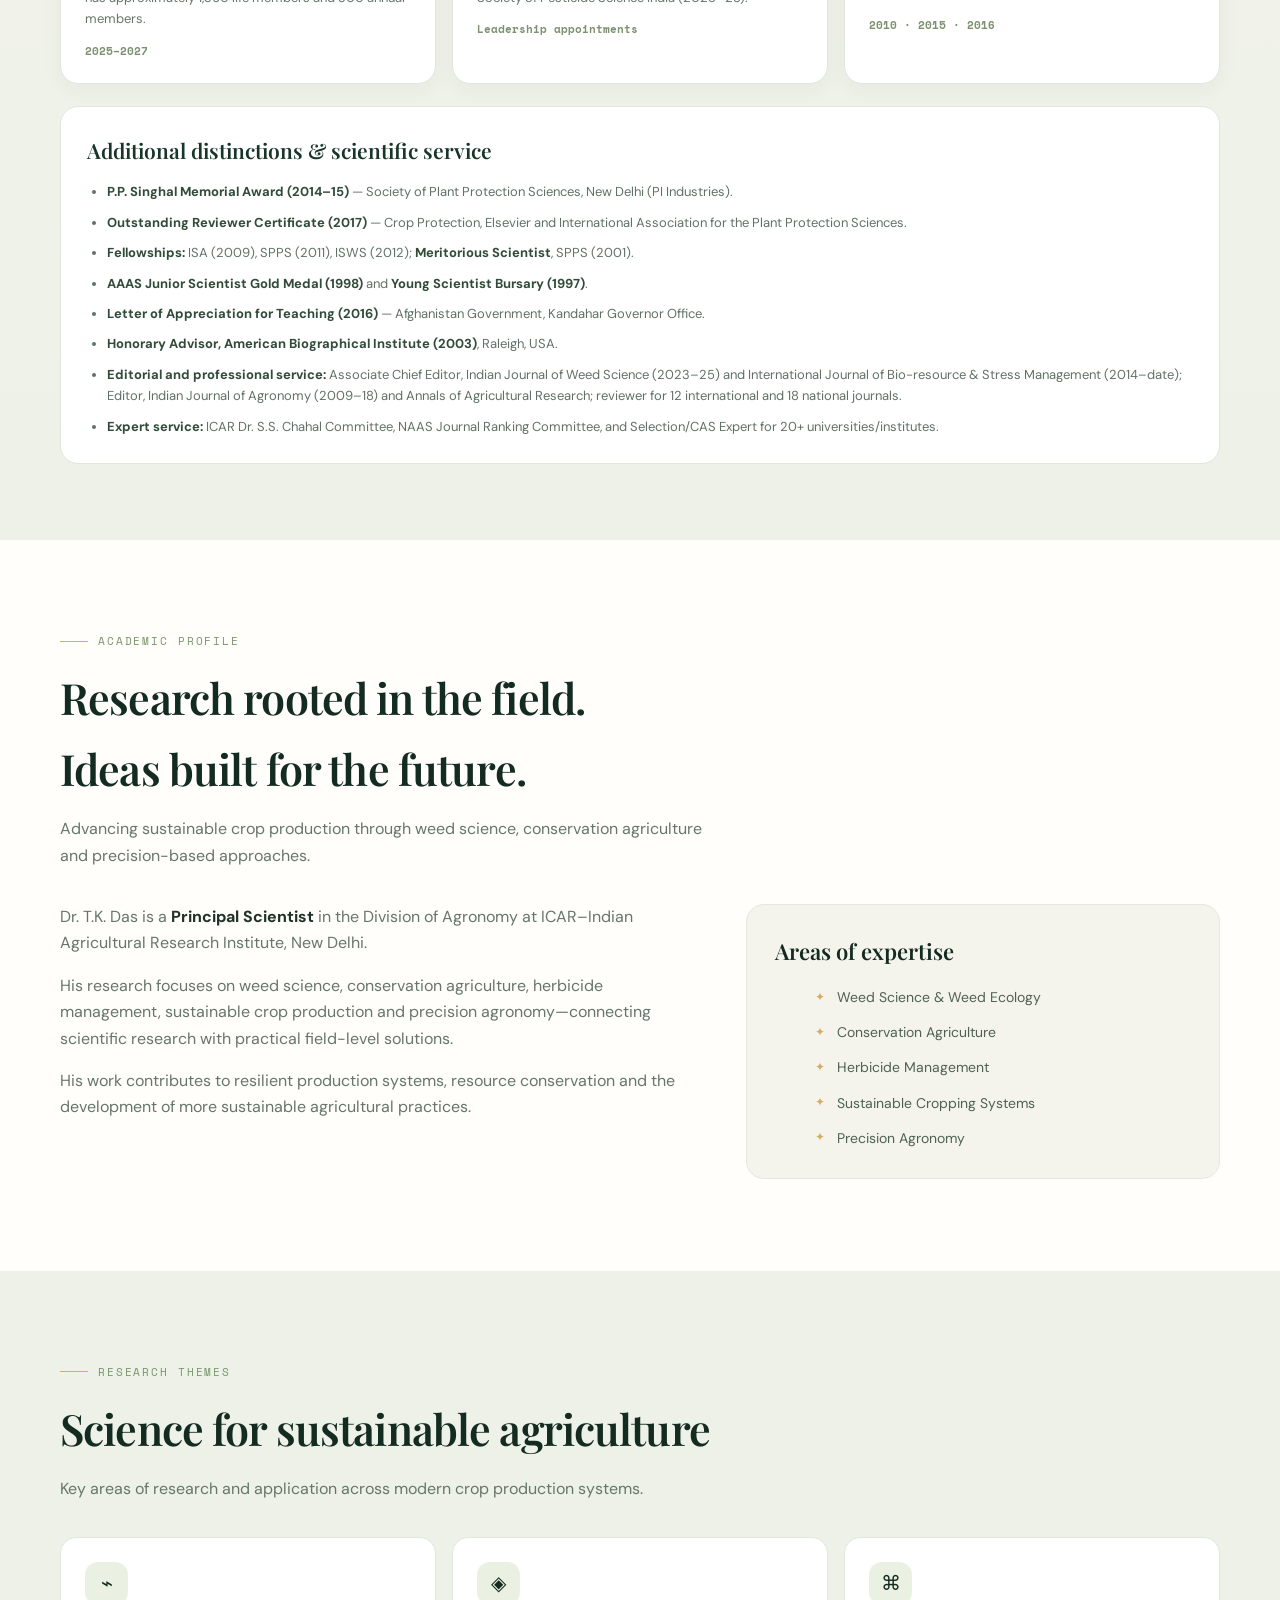
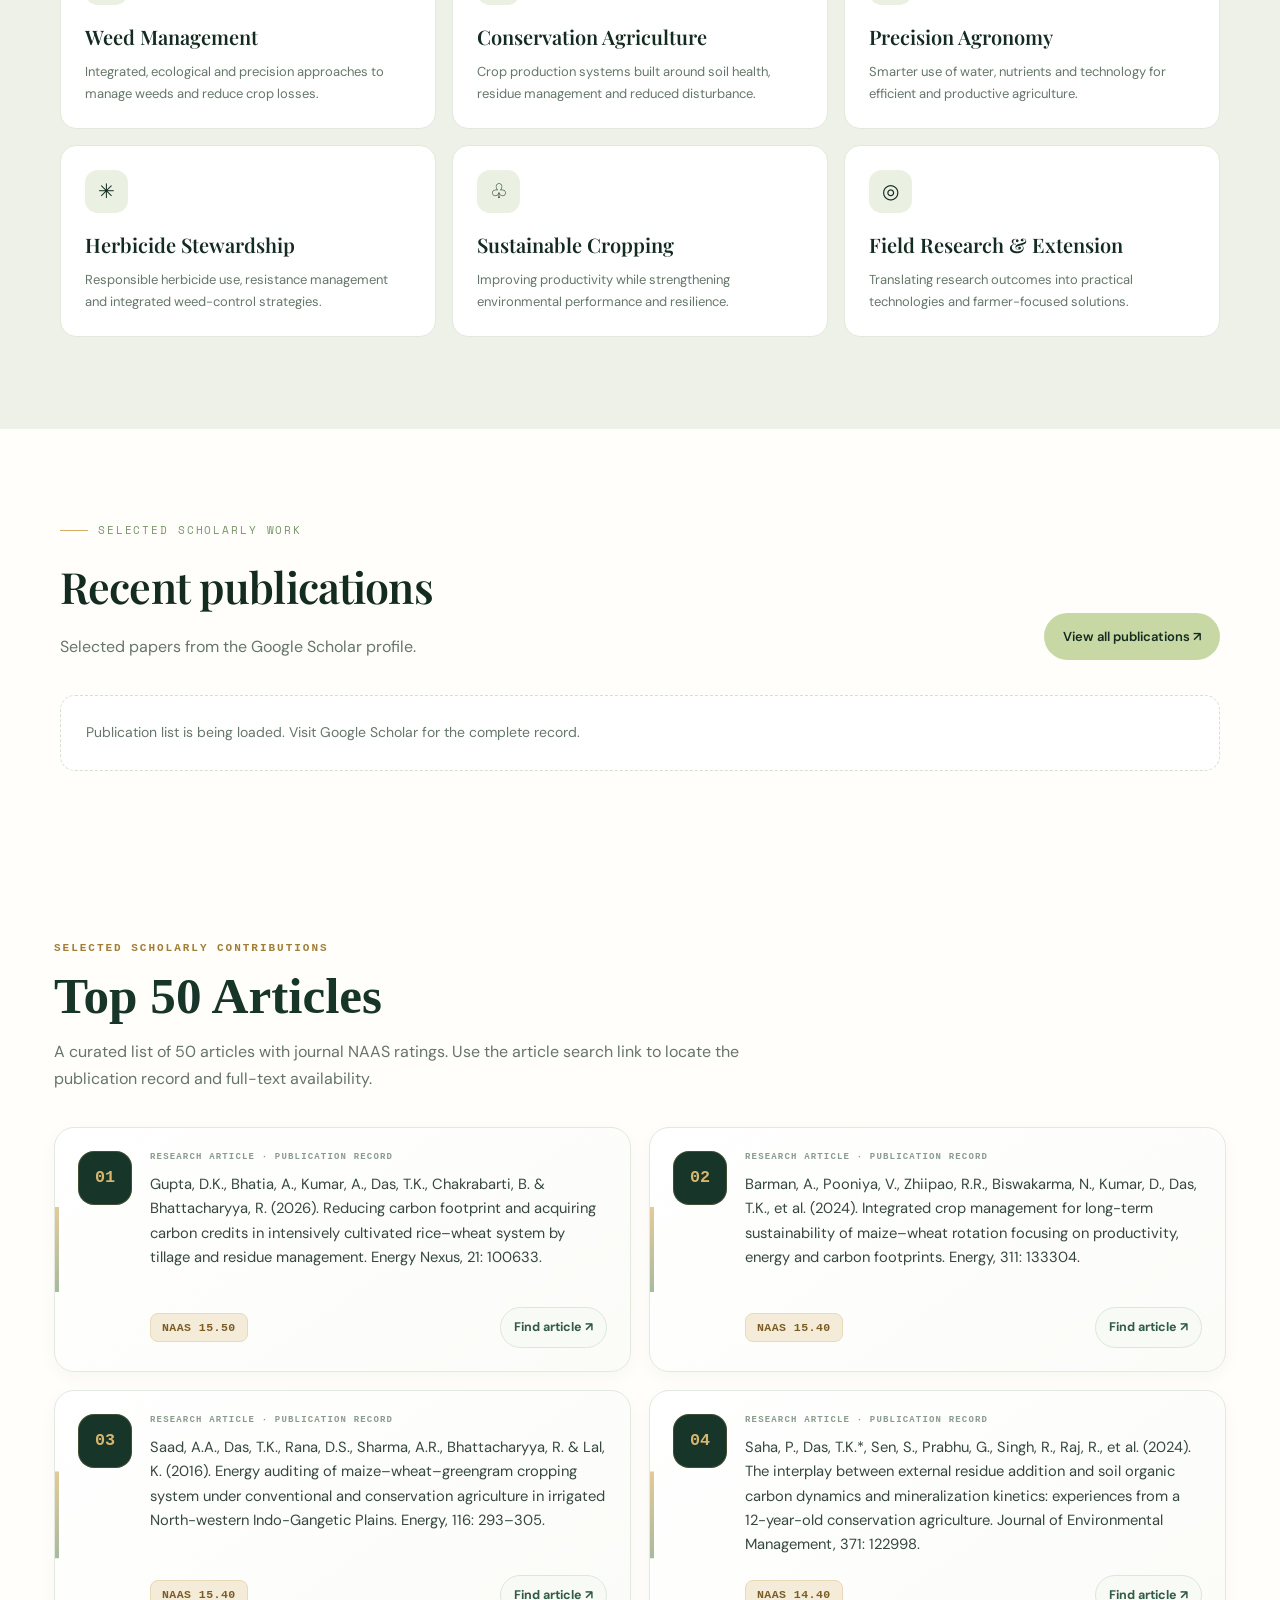
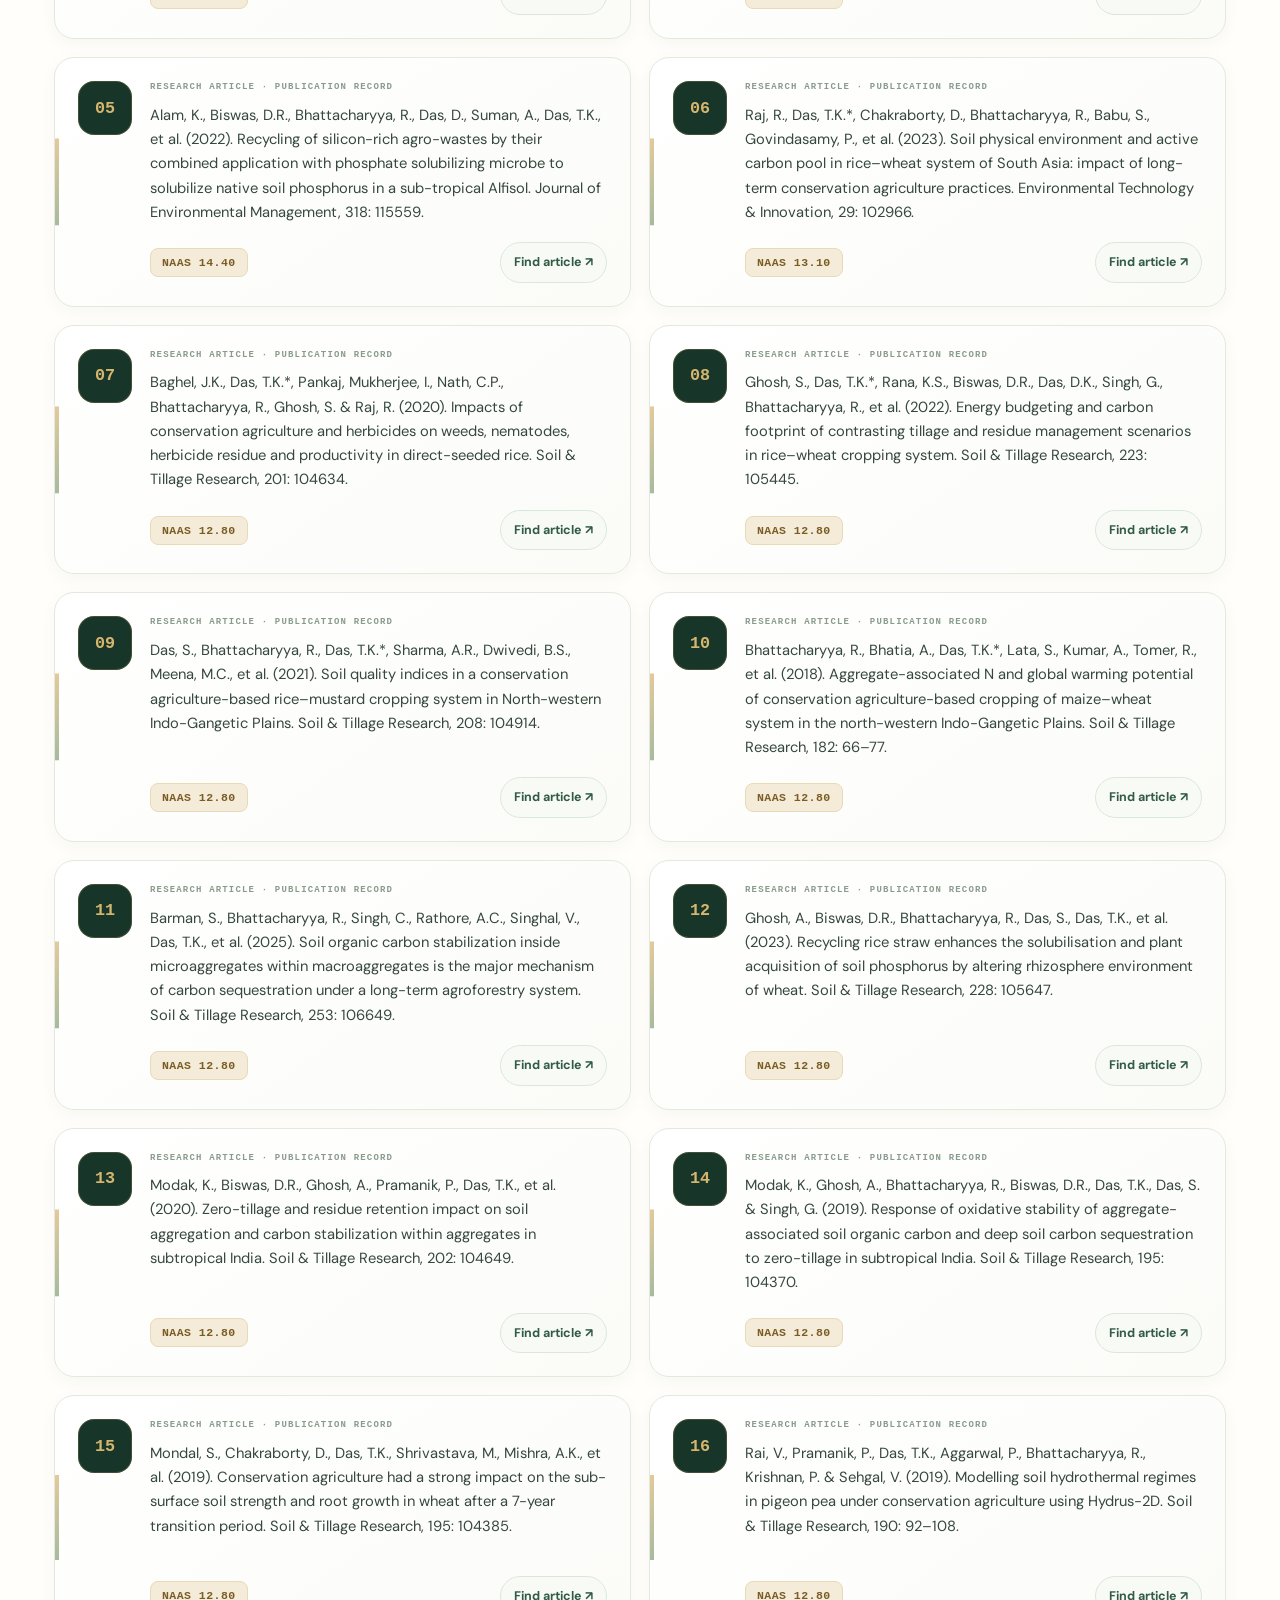
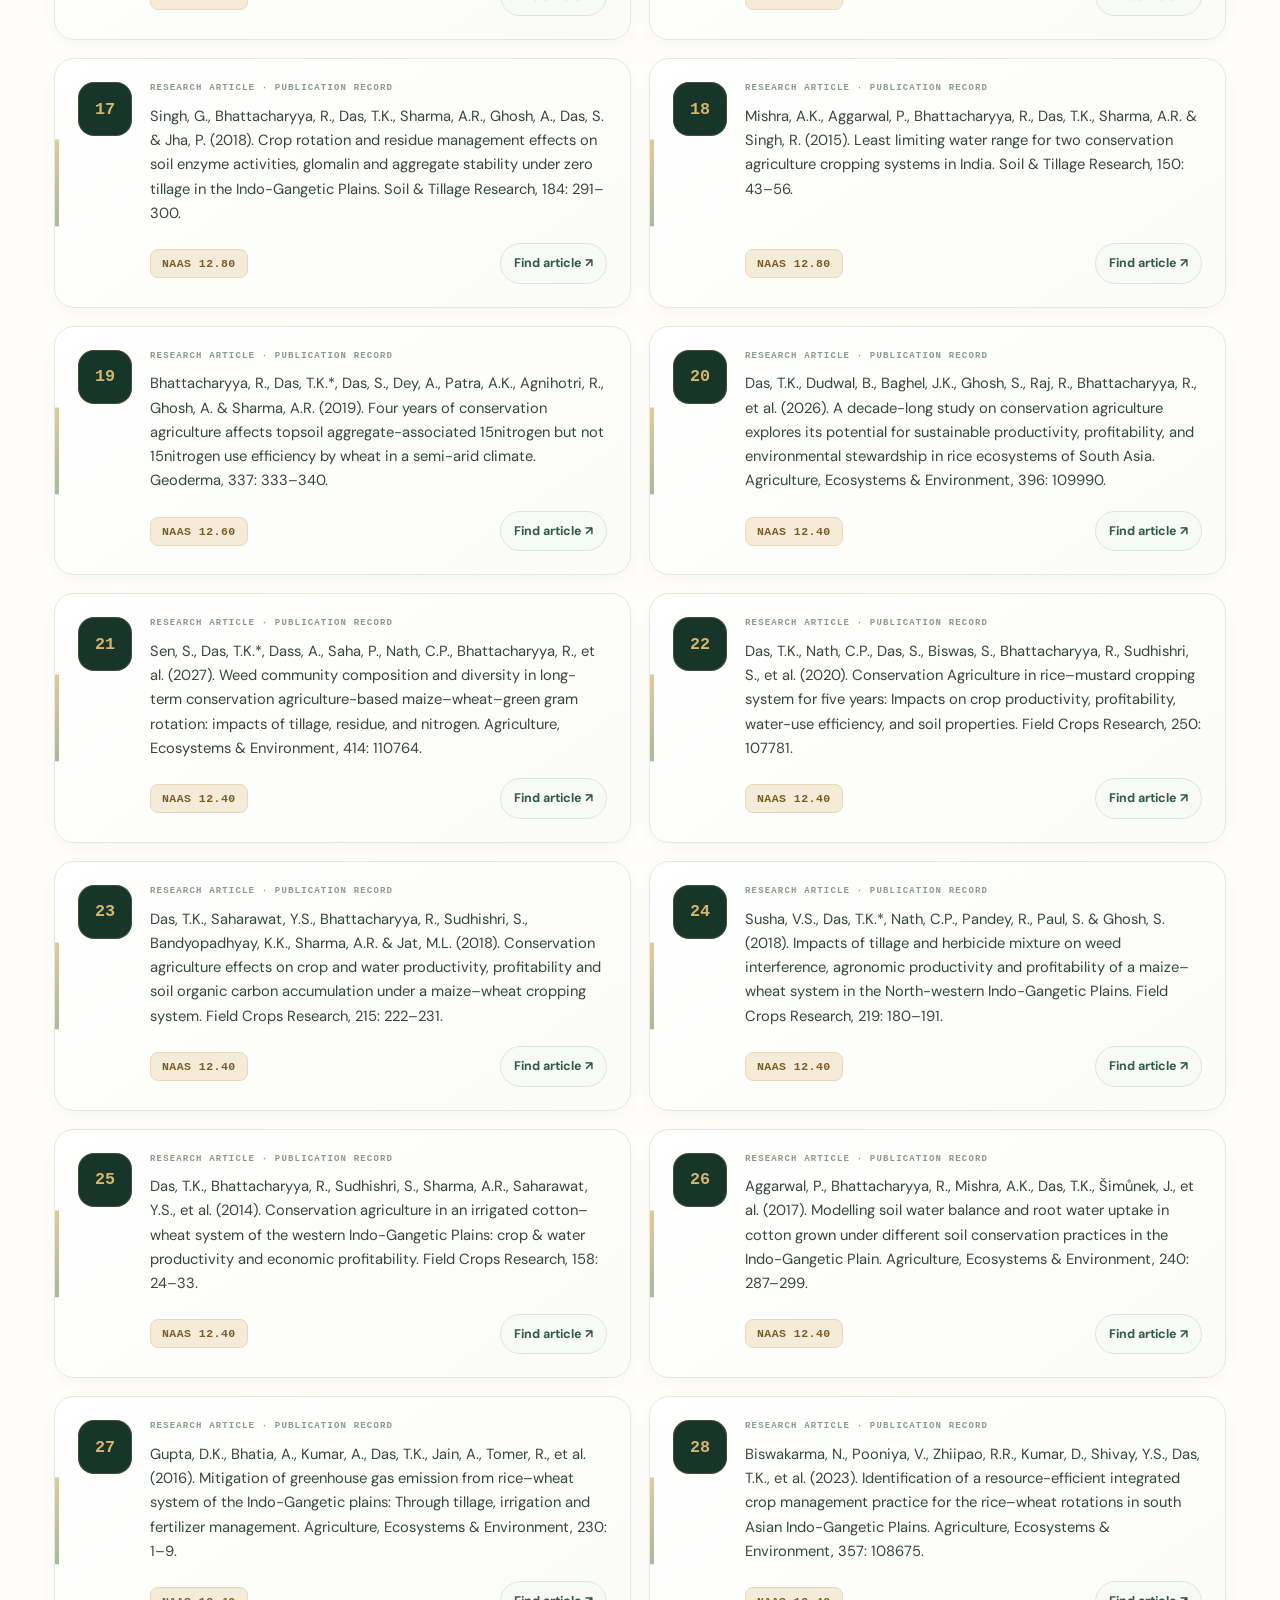
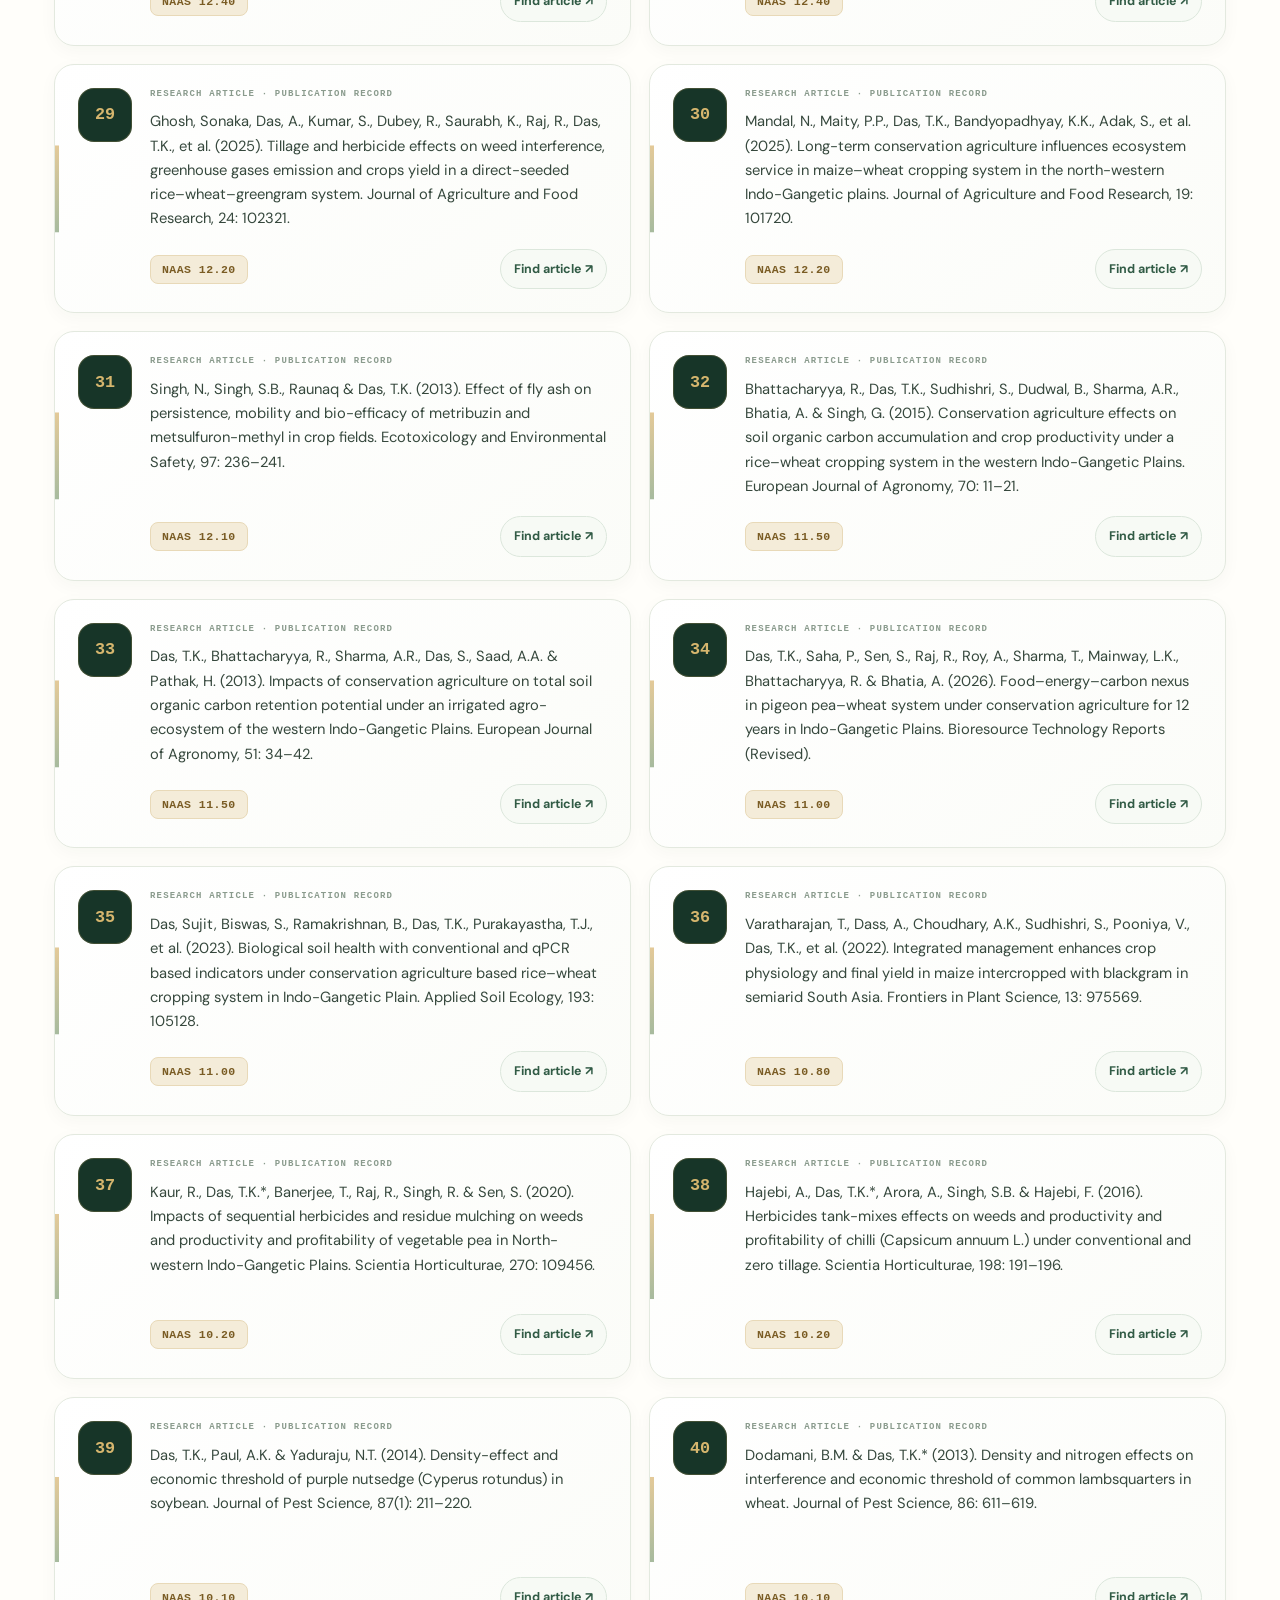
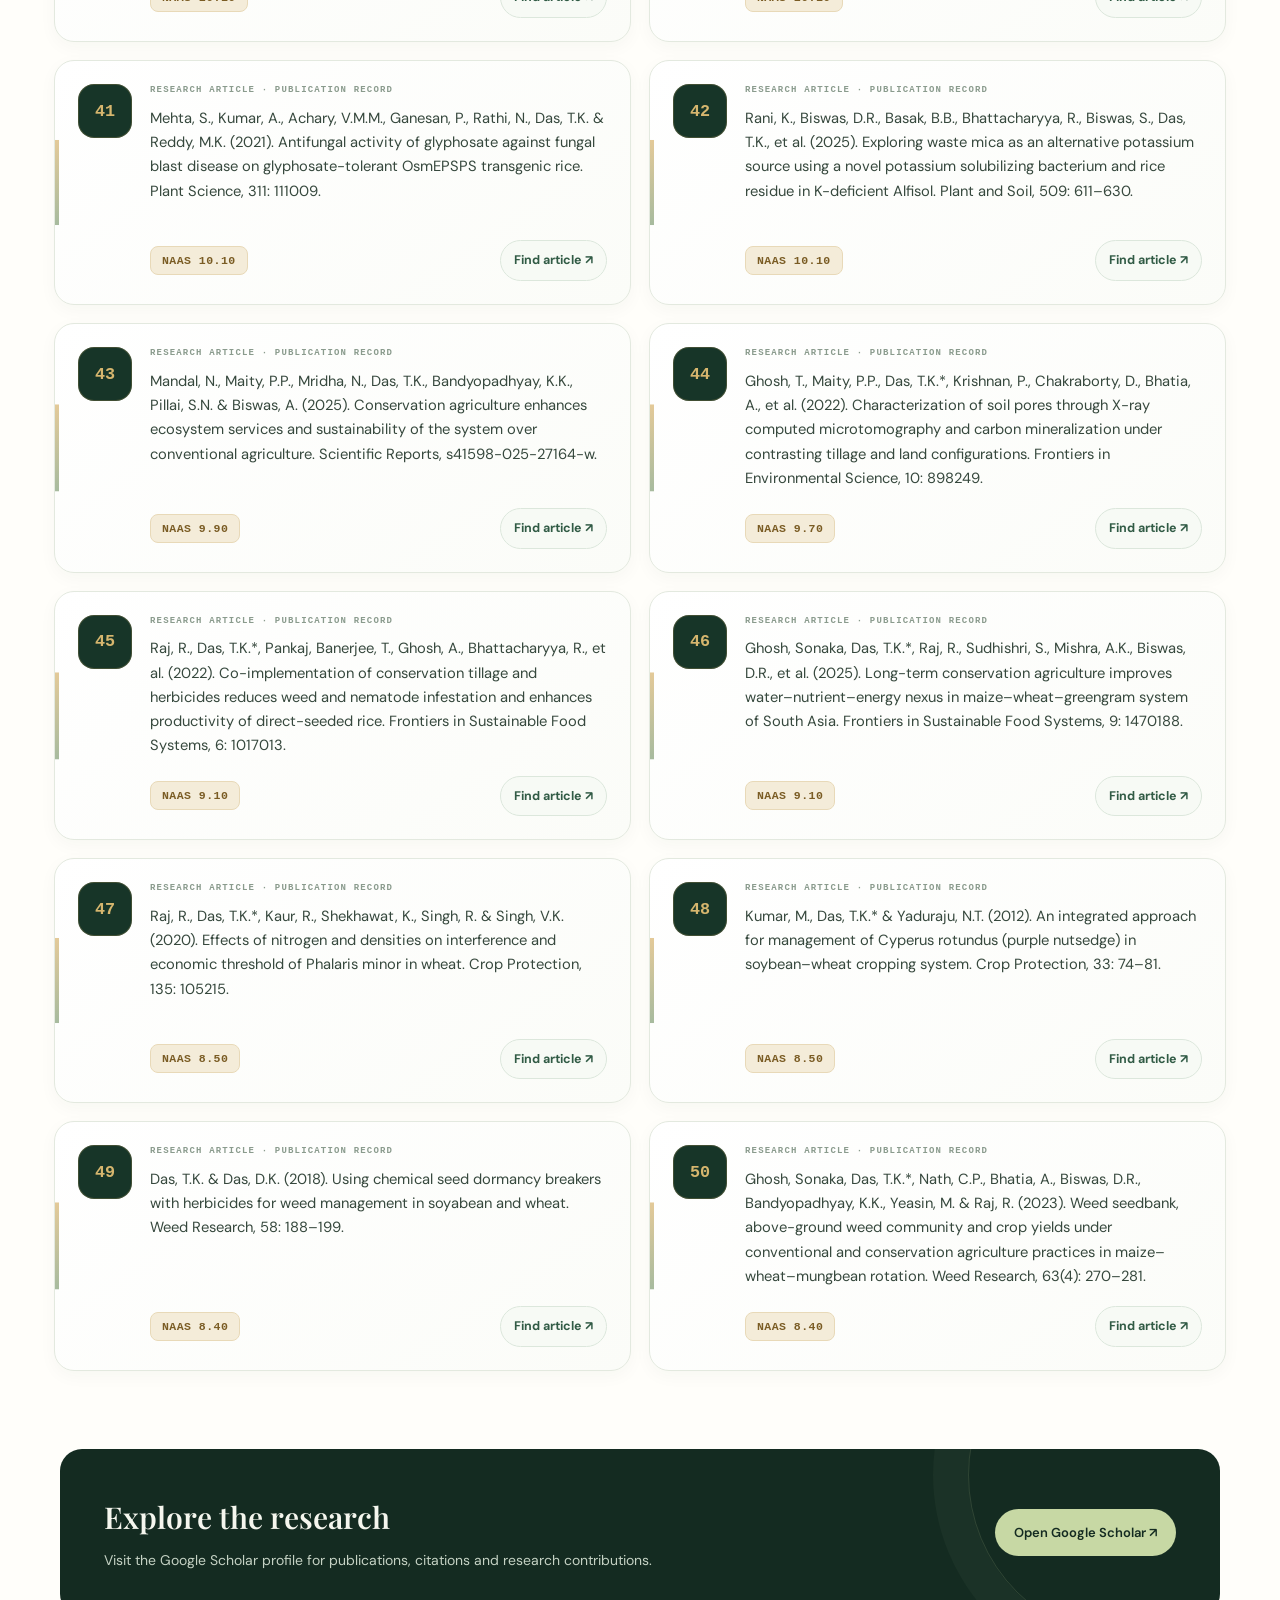
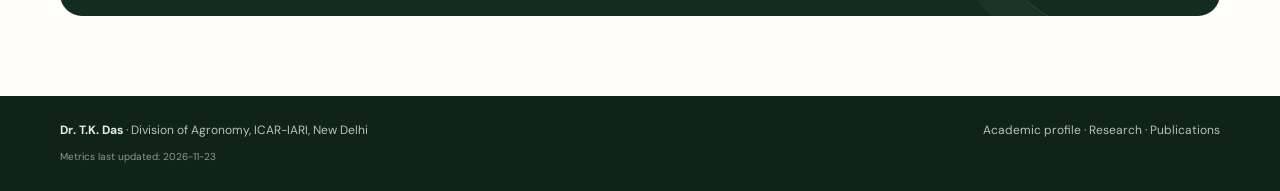
==== commit f3e5a526: "Add files via upload" ====
--- a/index.html
+++ b/index.html
@@ -45,17 +45,23 @@
 @keyframes portraitIn { from {opacity:0; transform:translateY(12px) scale(.97)} to {opacity:1; transform:translateY(0) scale(1)} }
 @media (prefers-reduced-motion: reduce) { *, *::before, *::after { animation-duration: .01ms !important; animation-iteration-count: 1 !important; transition-duration: .01ms !important; scroll-behavior: auto !important; } .reveal {opacity:1; transform:none;} }
 
+
+/* Distinguished fellowships and achievements */
+.fellow-badges{display:flex;align-items:center;gap:10px;flex-wrap:wrap;margin:-2px 0 18px}.fellow-badge{display:inline-flex;align-items:center;justify-content:center;padding:8px 15px;border-radius:999px;background:linear-gradient(135deg,#d5ad62,#f0dfb1);color:#183528;font:800 12px 'Space Mono',monospace;letter-spacing:.08em;border:1px solid rgba(213,173,98,.5);box-shadow:0 5px 18px rgba(213,173,98,.15);transition:transform .25s,box-shadow .25s}.fellow-badge:hover{transform:translateY(-3px) scale(1.04);box-shadow:0 9px 24px rgba(213,173,98,.28)}.fellow-note{font-size:11px;color:#d4dfd2;letter-spacing:.04em}
+.achievement-section{background:linear-gradient(180deg,#f5f4ec,#edf1e8);padding:76px 0}.achievement-grid{display:grid;grid-template-columns:repeat(3,1fr);gap:16px}.achievement-card{position:relative;background:#fff;border:1px solid #e1e7dc;border-radius:18px;padding:24px;box-shadow:0 7px 22px rgba(20,43,33,.045);transition:transform .28s,box-shadow .28s,border-color .28s;overflow:hidden}.achievement-card:before{content:'';position:absolute;left:0;top:0;height:4px;width:100%;background:linear-gradient(90deg,#d5ad62,#78966b)}.achievement-card:hover{transform:translateY(-6px);box-shadow:0 18px 38px rgba(20,43,33,.11);border-color:#d5ad62}.achievement-kicker{font:700 10px 'Space Mono',monospace;letter-spacing:.13em;text-transform:uppercase;color:#9b7938;margin-bottom:9px}.achievement-card h3{font-size:20px;color:#173528;line-height:1.3;margin-bottom:8px}.achievement-card p{font-size:13px;color:#66766a}.achievement-card.featured{background:linear-gradient(145deg,#173528,#10241a);color:#f6f6ee;border-color:#244a36}.achievement-card.featured h3{color:#f5e4b6}.achievement-card.featured p{color:#d0ddd0}.achievement-card.featured .achievement-kicker{color:#d5ad62}.achievement-card.featured .achievement-year{color:#d5ad62}.achievement-year{font:700 11px 'Space Mono',monospace;color:#7c916f;margin-top:13px}.achievement-list{margin-top:22px;background:white;border:1px solid #e1e7dc;border-radius:18px;padding:26px}.achievement-list h3{color:#173528;font-size:21px;margin-bottom:14px}.achievement-list ul{padding-left:20px;color:#617167;display:grid;gap:9px;font-size:13px}.achievement-list strong{color:#314b39}
+@media(max-width:900px){.achievement-grid{grid-template-columns:repeat(2,1fr)}}@media(max-width:700px){.fellow-badges{justify-content:center}.achievement-grid{grid-template-columns:1fr}.achievement-section{padding:56px 0}}
+
 </style>
 </head>
 <body>
 <nav class="nav"><div class="wrap nav-inner">
 <a class="brand" href="#home"><span class="brand-mark">TD</span><span>T.K. DAS<small>AGRONOMY · IARI</small></span></a>
 <button class="menu-btn" id="menuBtn" aria-label="Open navigation">☰</button>
-<ul class="nav-links" id="navLinks"><li><a href="#home">Home</a></li><li><a href="#about">Profile</a></li><li><a href="#research">Research</a></li><li><a href="#impact">Impact</a></li><li><a href="#publications">Publications</a></li><li><a href="#top50-articles">Top 50</a></li></ul>
+<ul class="nav-links" id="navLinks"><li><a href="#home">Home</a></li><li><a href="#about">Profile</a></li><li><a href="#research">Research</a></li><li><a href="#achievements">Achievements</a></li><li><a href="#impact">Impact</a></li><li><a href="#publications">Publications</a></li><li><a href="#top50-articles">Top 50</a></li></ul>
 </div></nav>
 <header class="hero" id="home"><div class="wrap hero-grid">
 <div class="portrait-wrap"><img class="portrait" src="https://www.iari.res.in/sci_db/photo/10499.jpg" alt="Portrait of Dr. T.K. Das"><div class="portrait-caption">ICAR · Indian Agricultural Research Institute</div></div>
-<div class="hero-content"><div class="eyebrow">Division of Agronomy · New Delhi</div><h1>Dr. T.K. Das</h1><p class="hero-sub"><strong>Principal Scientist &amp; Professor</strong> — Weed Science, Conservation Agriculture and Precision Agronomy.</p>
+<div class="hero-content"><div class="eyebrow">Division of Agronomy · New Delhi</div><h1>Dr. T.K. Das</h1><div class="fellow-badges"><span class="fellow-badge">FNASc</span><span class="fellow-badge">FNAAS</span><span class="fellow-note">Fellow of National Academies</span></div><p class="hero-sub"><strong>Principal Scientist &amp; Professor</strong> — Weed Science, Conservation Agriculture and Precision Agronomy.</p>
 <div class="hero-tags"><span>Weed Science</span><span>Conservation Agriculture</span><span>Precision Agronomy</span></div><div class="actions"><a class="btn btn-primary" href="https://scholar.google.co.in/citations?user=wfz2In0AAAAJ" target="_blank" rel="noopener">Google Scholar ↗</a><a class="btn btn-outline" href="#research">Explore Research ↓</a></div></div>
 </div></header>
 <div class="wrap metrics" id="impact"><div class="metric-grid">
@@ -64,6 +70,17 @@
 <div class="metric"><div class="metric-num" id="scholar-i10">170</div><div class="metric-label">i10-index</div><div class="metric-note">Publications cited ≥10</div></div>
 <div class="metric"><div class="metric-num" id="scholar-pubs">300+</div><div class="metric-label">Publications</div><div class="metric-note">Books &amp; research papers</div></div>
 </div></div>
+<section class="achievement-section" id="achievements"><div class="wrap"><div class="section-head"><div class="eyebrow">Recognition · leadership · distinction</div><h2>Honours &amp; academic leadership</h2><p>A career of research, teaching, scientific service and professional leadership, highlighted through national fellowships and awards.</p></div><div class="achievement-grid">
+<div class="achievement-card featured"><div class="achievement-kicker">National Academy Fellowship</div><h3>Fellow, National Academy of Sciences, India (FNASc)</h3><p>National Academy of Sciences, India (NASI), Prayagraj</p><div class="achievement-year">2027</div></div>
+<div class="achievement-card featured"><div class="achievement-kicker">Agricultural Sciences Fellowship</div><h3>Fellow, National Academy of Agricultural Sciences (FNAAS)</h3><p>National Academy of Agricultural Sciences, New Delhi</p><div class="achievement-year">2019</div></div>
+<div class="achievement-card"><div class="achievement-kicker">Global recognition</div><h3>Top 2% Scientists of the World</h3><p>Recognition listed by Stanford University (USA) &amp; Elsevier data sheet</p><div class="achievement-year">2025</div></div>
+<div class="achievement-card"><div class="achievement-kicker">Research · teaching · guidance</div><h3>ICAR Bharat Ratna Dr. C. Subramaniam Award</h3><p>Recognising outstanding contributions in teaching and research guidance to postgraduate students.</p><div class="achievement-year">2019</div></div>
+<div class="achievement-card"><div class="achievement-kicker">Institutional honours</div><h3>IARI Hooker Award &amp; Best Teacher Award</h3><p>IARI Hooker Award (2012–13) and IARI Best Teacher Award.</p><div class="achievement-year">2015 · 2017</div></div>
+<div class="achievement-card"><div class="achievement-kicker">Research · teaching · extension</div><h3>Bidhan Krishi Ratna Award</h3><p>Conferred by Bidhan Chandra Krishi Viswavidyalaya (BCKV), West Bengal.</p><div class="achievement-year">2025</div></div>
+<div class="achievement-card"><div class="achievement-kicker">Professional leadership</div><h3>President, Indian Society of Weed Science (ISWS)</h3><p>President for the 2025–2027 biennium; the society has approximately 1,360 life members and 300 annual members.</p><div class="achievement-year">2025–2027</div></div>
+<div class="achievement-card"><div class="achievement-kicker">Society leadership</div><h3>Vice-President · ISWS, ISAP &amp; SPS India</h3><p>Vice-President, ISWS (2021–23); ISAP (2022–24); Society of Pesticide Science India (2025–28).</p><div class="achievement-year">Leadership appointments</div></div>
+<div class="achievement-card"><div class="achievement-kicker">Awards &amp; medals</div><h3>Gold Medals &amp; Best Book Award</h3><p>Gold Medal, Indian Society of Agronomy (2015); Gold Medal, ISWS (2016); Best Book of Weed Science Award (2010).</p><div class="achievement-year">2010 · 2015 · 2016</div></div>
+</div><div class="achievement-list"><h3>Additional distinctions &amp; scientific service</h3><ul><li><strong>P.P. Singhal Memorial Award (2014–15)</strong> — Society of Plant Protection Sciences, New Delhi (PI Industries).</li><li><strong>Outstanding Reviewer Certificate (2017)</strong> — Crop Protection, Elsevier and International Association for the Plant Protection Sciences.</li><li><strong>Fellowships:</strong> ISA (2009), SPPS (2011), ISWS (2012); <strong>Meritorious Scientist</strong>, SPPS (2001).</li><li><strong>AAAS Junior Scientist Gold Medal (1998)</strong> and <strong>Young Scientist Bursary (1997)</strong>.</li><li><strong>Letter of Appreciation for Teaching (2016)</strong> — Afghanistan Government, Kandahar Governor Office.</li><li><strong>Honorary Advisor, American Biographical Institute (2003)</strong>, Raleigh, USA.</li><li><strong>Editorial and professional service:</strong> Associate Chief Editor, Indian Journal of Weed Science (2023–25) and International Journal of Bio-resource &amp; Stress Management (2014–date); Editor, Indian Journal of Agronomy (2009–18) and Annals of Agricultural Research; reviewer for 12 international and 18 national journals.</li><li><strong>Expert service:</strong> ICAR Dr. S.S. Chahal Committee, NAAS Journal Ranking Committee, and Selection/CAS Expert for 20+ universities/institutes.</li></ul></div></div></section>
 <section id="about"><div class="wrap"><div class="section-head"><div class="eyebrow">Academic profile</div><h2>Research rooted in the field.<br>Ideas built for the future.</h2><p>Advancing sustainable crop production through weed science, conservation agriculture and precision-based approaches.</p></div>
 <div class="about-grid"><div class="about-copy"><p>Dr. T.K. Das is a <strong>Principal Scientist</strong> in the Division of Agronomy at ICAR–Indian Agricultural Research Institute, New Delhi.</p><p>His research focuses on weed science, conservation agriculture, herbicide management, sustainable crop production and precision agronomy—connecting scientific research with practical field-level solutions.</p><p>His work contributes to resilient production systems, resource conservation and the development of more sustainable agricultural practices.</p></div><div class="focus-panel"><h3>Areas of expertise</h3><ul class="focus-list"><li>Weed Science &amp; Weed Ecology</li><li>Conservation Agriculture</li><li>Herbicide Management</li><li>Sustainable Cropping Systems</li><li>Precision Agronomy</li></ul></div></div></div></section>
 <section class="research" id="research"><div class="wrap"><div class="section-head"><div class="eyebrow">Research themes</div><h2>Science for sustainable agriculture</h2><p>Key areas of research and application across modern crop production systems.</p></div><div class="research-grid">
@@ -77,20 +94,26 @@
 <section class="pub-section" id="publications"><div class="wrap"><div class="section-head pub-top"><div><div class="eyebrow">Selected scholarly work</div><h2>Recent publications</h2><p>Selected papers from the Google Scholar profile.</p></div><a class="btn btn-primary" href="https://scholar.google.co.in/citations?user=wfz2In0AAAAJ" target="_blank" rel="noopener">View all publications ↗</a></div><div class="pub-list" id="latest-publications"><div class="empty-pubs">Publication list is being loaded. Visit Google Scholar for the complete record.</div></div></div></section>
 <section id="top50-articles" class="top50-section">
   <style>
-    .top50-section{max-width:1120px;margin:0 auto;padding:72px 24px;color:#18352a}
-    .top50-section .top50-eyebrow{font:600 11px/1.4 monospace;letter-spacing:.18em;text-transform:uppercase;color:#9a7b35}
-    .top50-section h2{font-size:clamp(2rem,4vw,3.3rem);line-height:1.1;margin:12px 0 14px;font-family:Georgia,serif}
-    .top50-section .top50-intro{max-width:700px;color:#66746d;line-height:1.7;margin:0 0 32px}
-    .top50-section .top50-list{display:grid;grid-template-columns:1fr;gap:12px}
-    .top50-section .top50-card{display:grid;grid-template-columns:64px 1fr;gap:18px;border:1px solid #e3e6dd;border-radius:16px;padding:20px;background:#fff;transition:transform .2s,box-shadow .2s}
-    .top50-section .top50-card:hover{transform:translateY(-2px);box-shadow:0 12px 30px rgba(20,43,33,.08)}
-    .top50-section .top50-number{font:700 1.2rem monospace;color:#a78943;display:flex;align-items:flex-start;padding-top:2px}
-    .top50-section .top50-citation{margin:0;line-height:1.65;font-size:.96rem}
-    .top50-section .top50-meta{display:flex;align-items:center;justify-content:space-between;gap:16px;margin-top:14px;flex-wrap:wrap}
-    .top50-section .top50-naas{font:600 .75rem monospace;letter-spacing:.06em;padding:6px 9px;border-radius:999px;background:#f2efe5;color:#6f5a2b}
-    .top50-section .top50-link{font-weight:700;color:#315b45;text-decoration:none}
-    .top50-section .top50-link:hover{text-decoration:underline}
-    @media(max-width:600px){.top50-section{padding:48px 16px}.top50-section .top50-card{grid-template-columns:40px 1fr;gap:12px;padding:16px}.top50-section .top50-citation{font-size:.9rem}}
+    .top50-section{max-width:1220px;margin:0 auto;padding:78px 24px;color:#18362a}
+    .top50-section .top50-eyebrow{font:700 11px/1.4 monospace;letter-spacing:.18em;text-transform:uppercase;color:#a17e36}
+    .top50-section h2{font-size:clamp(2rem,4vw,3.3rem);line-height:1.1;margin:12px 0 14px;font-family:Georgia,serif;color:#173528}
+    .top50-section .top50-intro{max-width:720px;color:#66746d;line-height:1.7;margin:0 0 34px}
+    .top50-section .top50-list{display:grid;grid-template-columns:repeat(2,minmax(0,1fr));gap:18px}
+    .top50-section .top50-card{position:relative;overflow:hidden;display:flex;gap:18px;min-height:245px;border:1px solid #e3e9df;border-radius:20px;padding:23px;background:linear-gradient(145deg,#fff 0%,#fbfcf8 100%);box-shadow:0 5px 18px rgba(20,43,33,.035);transition:transform .32s cubic-bezier(.2,.7,.2,1),box-shadow .32s,border-color .32s,background .32s}
+    .top50-section .top50-card:before{content:"";position:absolute;left:0;top:0;width:4px;height:100%;background:linear-gradient(#d5ad62,#78966b);transform:scaleY(.35);transform-origin:center;opacity:.65;transition:transform .32s,opacity .32s}
+    .top50-section .top50-card:hover{transform:translateY(-7px);box-shadow:0 20px 42px rgba(20,43,33,.12);border-color:#d5ad62;background:#fff}
+    .top50-section .top50-card:hover:before{transform:scaleY(1);opacity:1}
+    .top50-section .top50-number{flex:0 0 54px;height:54px;border-radius:16px;background:#173528;color:#d6b66e;display:flex;align-items:center;justify-content:center;font:700 1.05rem monospace;box-shadow:inset 0 0 0 1px rgba(213,173,98,.22);transition:transform .32s,background .32s,color .32s}
+    .top50-section .top50-card:hover .top50-number{transform:rotate(-4deg) scale(1.06);background:#d5ad62;color:#173528}
+    .top50-section .top50-content{min-width:0;display:flex;flex-direction:column;flex:1}
+    .top50-section .top50-content:before{content:"RESEARCH ARTICLE  ·  PUBLICATION RECORD";display:block;margin-bottom:9px;font:700 9px/1.4 monospace;letter-spacing:.13em;color:#8a9b8d}
+    .top50-section .top50-citation{margin:0;line-height:1.65;font-size:.92rem;color:#36483d}
+    .top50-section .top50-meta{display:flex;align-items:center;justify-content:space-between;gap:12px;margin-top:auto;padding-top:18px;flex-wrap:wrap}
+    .top50-section .top50-naas{display:inline-flex;align-items:center;font:700 .72rem monospace;letter-spacing:.04em;padding:7px 11px;border-radius:8px;background:#f4ecd9;color:#7a5c24;border:1px solid #e8d9b8}
+    .top50-section .top50-link{display:inline-flex;align-items:center;gap:7px;font-weight:700;font-size:.78rem;color:#315b45;text-decoration:none;border:1px solid #dce7dc;border-radius:999px;padding:9px 13px;background:#f7faf5;transition:transform .25s,background .25s,color .25s,border-color .25s,box-shadow .25s}
+    .top50-section .top50-link:hover{transform:translateY(-2px);background:#173528;color:#f7f6ee;border-color:#173528;box-shadow:0 7px 18px rgba(20,43,33,.15)}
+    @media(max-width:850px){.top50-section .top50-list{grid-template-columns:1fr}}
+    @media(max-width:600px){.top50-section{padding:48px 16px}.top50-section .top50-card{gap:12px;padding:17px;min-height:unset}.top50-section .top50-number{flex-basis:42px;height:42px;border-radius:12px;font-size:.9rem}.top50-section .top50-citation{font-size:.88rem}.top50-section .top50-meta{padding-top:14px}}
   </style>
   <div class="top50-eyebrow">Selected scholarly contributions</div>
   <h2>Top 50 Articles</h2>
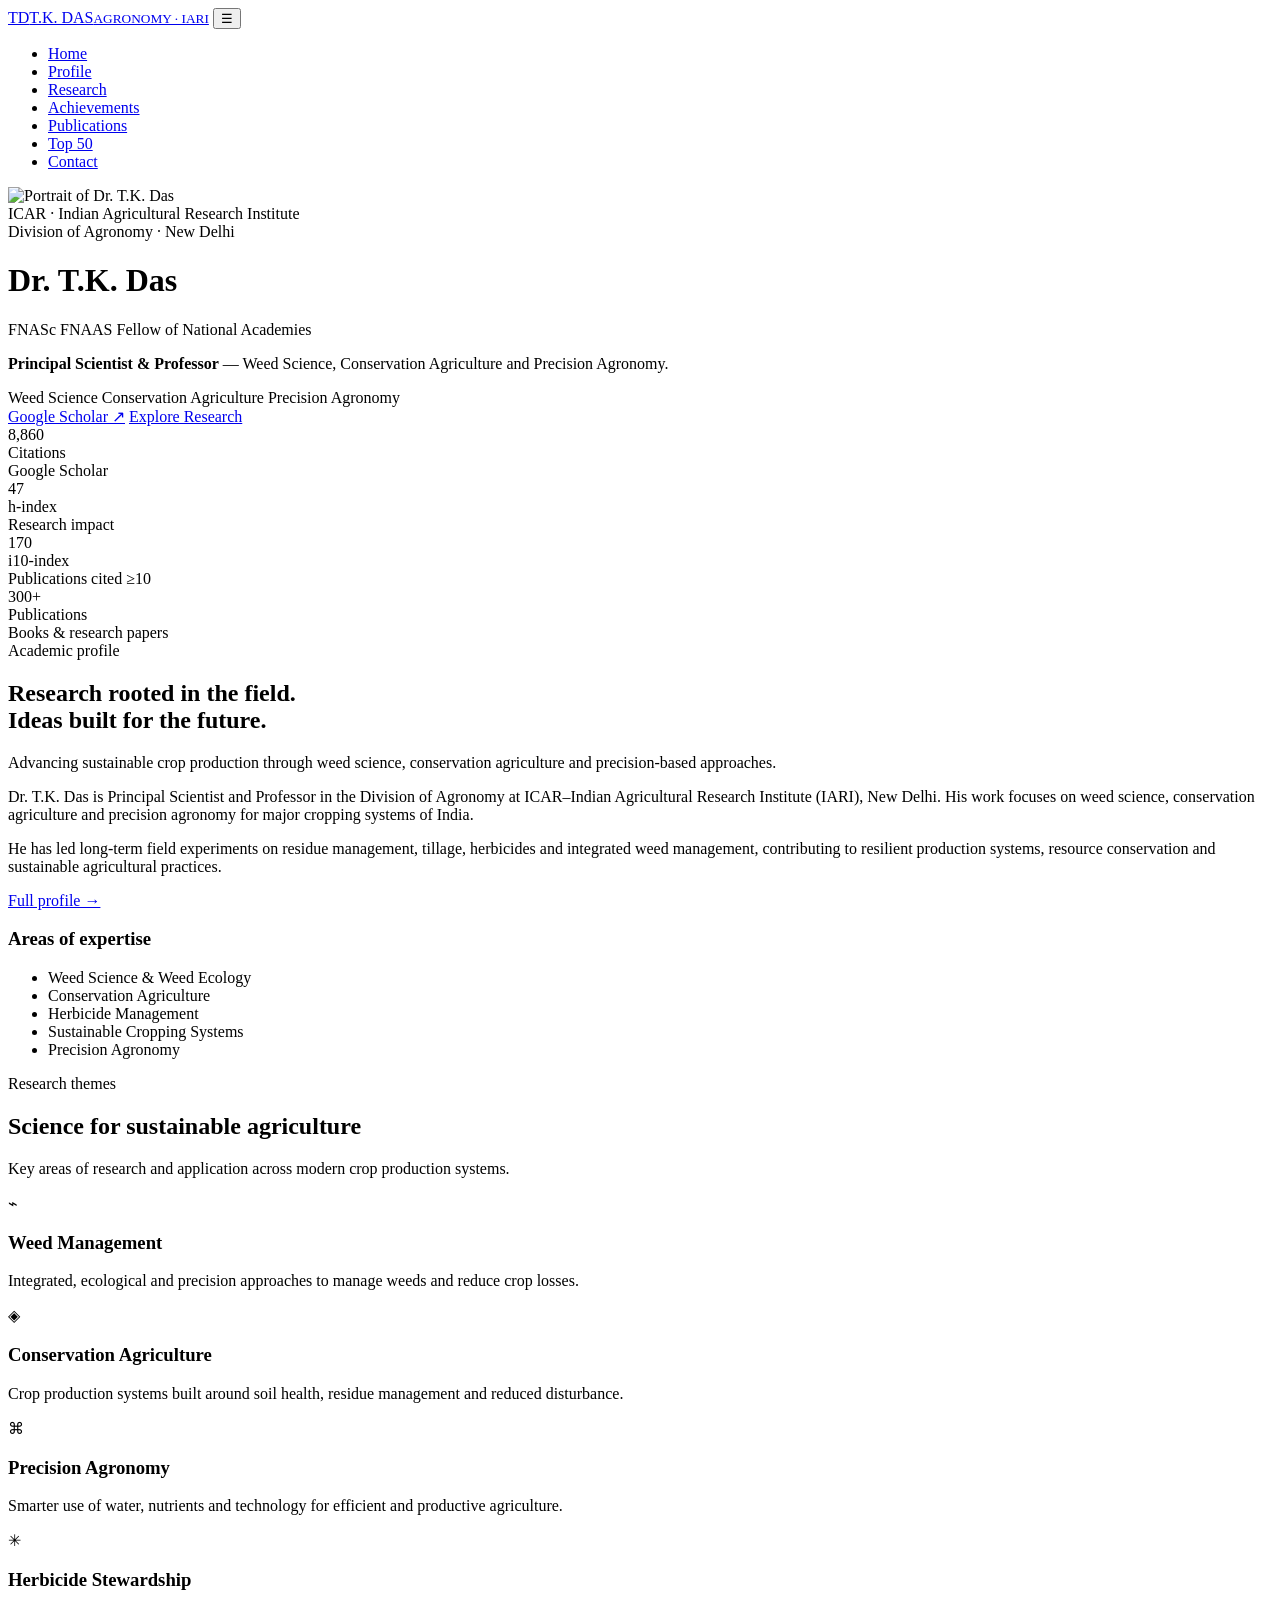
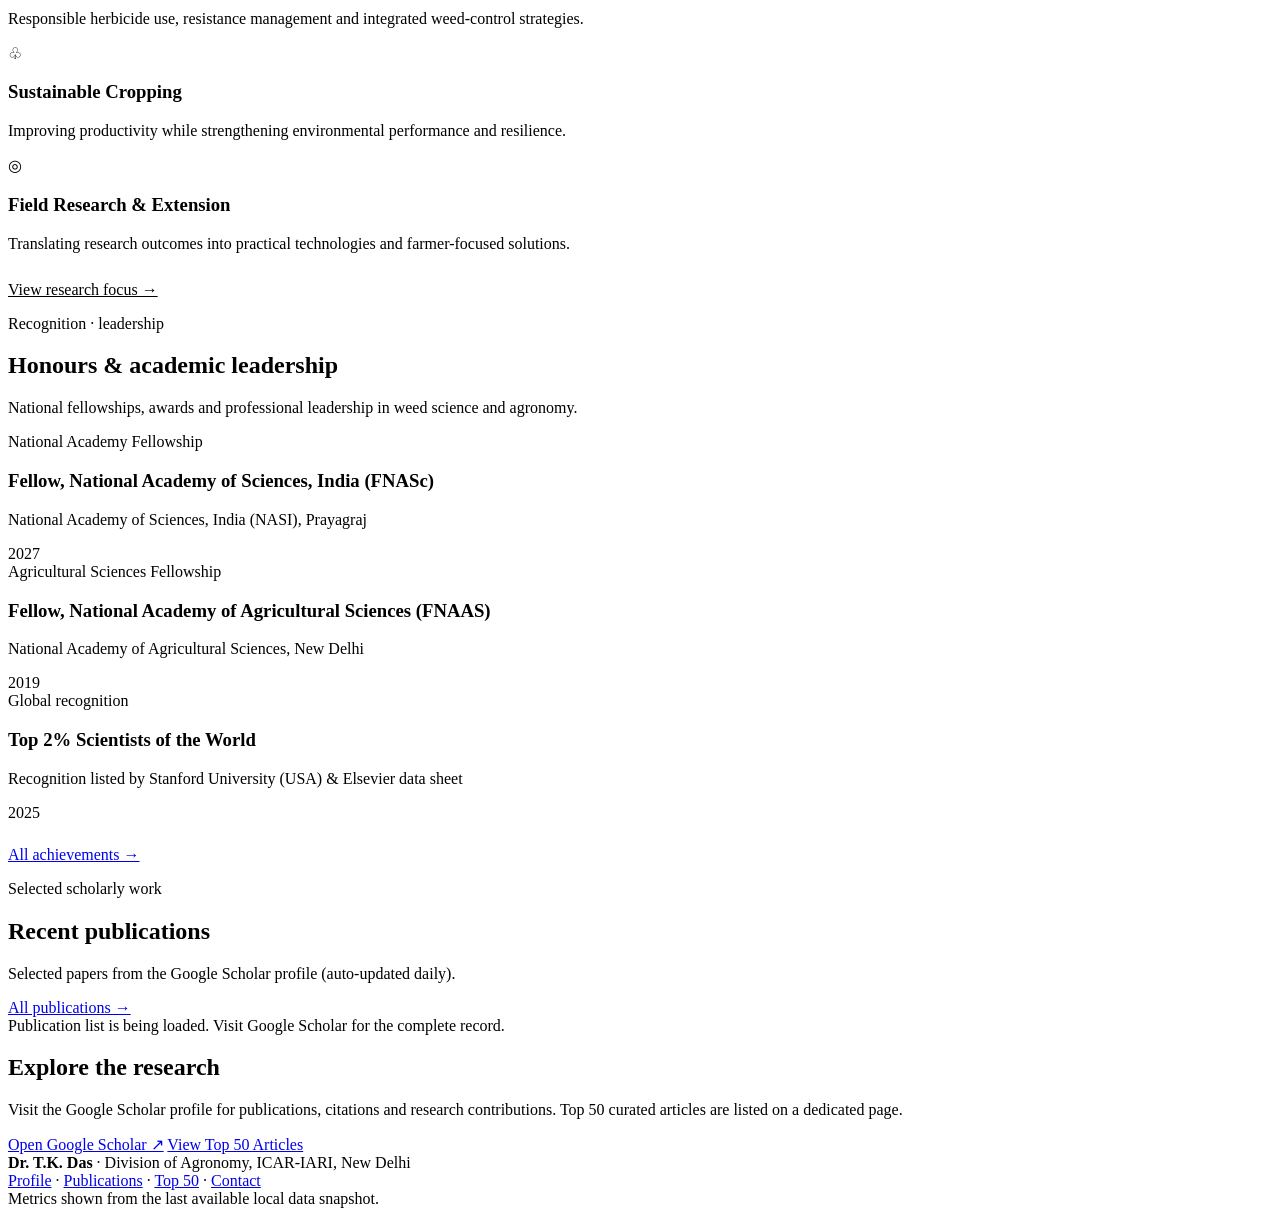
==== commit 68cccc7e: "Add files via upload" ====
--- a/index.html
+++ b/index.html
@@ -9,598 +9,194 @@
 <link rel="preconnect" href="https://fonts.googleapis.com">
 <link rel="preconnect" href="https://fonts.gstatic.com" crossorigin>
 <link href="https://fonts.googleapis.com/css2?family=DM+Sans:wght@400;500;600;700&family=Playfair+Display:wght@500;600;700&family=Space+Mono:wght@400;700&display=swap" rel="stylesheet">
-<style>
-:root{--forest:#142b21;--forest2:#1d3b2c;--leaf:#78966b;--lime:#c7d8a4;--gold:#d5ad62;--cream:#f5f4ec;--paper:#fffefa;--ink:#203127;--muted:#66766a;--line:#e4e8dd;--shadow:0 24px 70px rgba(20,43,33,.12);}
-*{box-sizing:border-box;margin:0}html{scroll-behavior:smooth;scroll-padding-top:90px}body{font-family:'DM Sans',sans-serif;color:var(--ink);background:var(--paper);line-height:1.65}a{color:inherit;text-decoration:none}.wrap{width:min(1160px,91%);margin:auto}
-.nav{position:sticky;top:0;z-index:50;background:rgba(20,43,33,.96);backdrop-filter:blur(14px);color:#f7f8f1;border-bottom:1px solid rgba(255,255,255,.08)}.nav-inner{height:76px;display:flex;align-items:center;justify-content:space-between}.brand{display:flex;align-items:center;gap:12px;font-weight:700;letter-spacing:.02em}.brand-mark{width:38px;height:38px;border:1px solid var(--gold);border-radius:12px;display:grid;place-items:center;color:var(--lime);font-family:'Playfair Display',serif;font-size:19px}.brand small{display:block;font-size:10px;letter-spacing:.16em;color:#b9c9b7;font-weight:500;margin-top:1px}.nav-links{display:flex;align-items:center;gap:28px;list-style:none;font-size:13px;color:#dce6dc}.nav-links a:hover{color:var(--lime)}.nav-cta{border:1px solid rgba(213,173,98,.6);border-radius:999px;padding:10px 17px;color:#f4e5bd!important}.menu-btn{display:none;border:0;background:none;color:white;font-size:25px}
-.hero{position:relative;overflow:hidden;background:radial-gradient(ellipse at 85% 12%,rgba(120,150,107,.23),transparent 34%),linear-gradient(120deg,var(--forest),#10231b);color:white;padding:82px 0 88px}.hero:after{content:"";position:absolute;right:-140px;bottom:-300px;width:650px;height:650px;border:1px solid rgba(199,216,164,.12);border-radius:50%;box-shadow:0 0 0 55px rgba(199,216,164,.035),0 0 0 110px rgba(199,216,164,.025);pointer-events:none}.hero-grid{position:relative;z-index:1;display:grid;grid-template-columns:290px 1fr;gap:65px;align-items:center}.portrait-wrap{position:relative;width:250px;margin:auto}.portrait-wrap:before{content:"";position:absolute;inset:-14px;border:1px solid rgba(213,173,98,.38);border-radius:28px;transform:rotate(-5deg)}.portrait{display:block;width:250px;height:290px;object-fit:cover;object-position:top;border-radius:22px;border:5px solid rgba(255,255,255,.09);box-shadow:0 20px 55px rgba(0,0,0,.3)}.portrait-caption{position:absolute;bottom:14px;left:14px;right:14px;border-radius:12px;background:rgba(17,35,26,.86);padding:9px 12px;font-size:11px;letter-spacing:.08em;color:#e7eedf;text-transform:uppercase;backdrop-filter:blur(8px)}.eyebrow{font-family:'Space Mono',monospace;text-transform:uppercase;letter-spacing:.17em;font-size:11px;color:var(--gold);display:flex;align-items:center;gap:10px}.eyebrow:before{content:"";height:1px;width:28px;background:var(--gold)}h1,h2,h3{font-family:'Playfair Display',serif;font-weight:600}h1{font-size:clamp(42px,6vw,76px);line-height:1.07;letter-spacing:-.035em;margin:18px 0 15px}.hero-sub{font-size:18px;color:#d1ddd0;max-width:730px}.hero-sub strong{color:#fff;font-weight:600}.hero-tags{display:flex;flex-wrap:wrap;gap:9px;margin:25px 0 30px}.hero-tags span{font-size:12px;padding:7px 12px;border:1px solid rgba(255,255,255,.15);border-radius:999px;color:#d8e3d5;background:rgba(255,255,255,.04)}.actions{display:flex;gap:12px;flex-wrap:wrap}.btn{display:inline-flex;align-items:center;gap:9px;padding:13px 19px;border-radius:999px;font-weight:600;font-size:13px;transition:.2s}.btn-primary{background:var(--lime);color:var(--forest)}.btn-primary:hover{transform:translateY(-2px);box-shadow:0 8px 24px rgba(199,216,164,.2)}.btn-outline{border:1px solid rgba(255,255,255,.25);color:#f5f8f2}.btn-outline:hover{border-color:var(--gold);color:var(--gold)}
-.metrics{margin-top:-32px;position:relative;z-index:2}.metric-grid{display:grid;grid-template-columns:repeat(4,1fr);background:white;border:1px solid var(--line);border-radius:18px;box-shadow:var(--shadow);overflow:hidden}.metric{padding:27px 30px;border-right:1px solid var(--line)}.metric:last-child{border-right:0}.metric-num{font-family:'Space Mono',monospace;font-size:clamp(25px,3vw,36px);font-weight:700;color:var(--forest);letter-spacing:-.04em}.metric-label{margin-top:6px;font-size:11px;color:var(--muted);letter-spacing:.14em;text-transform:uppercase}.metric-note{font-size:10px;color:#8a988b;margin-top:3px}
-section{padding:92px 0}.section-head{margin-bottom:35px}.section-head .eyebrow{color:var(--leaf)}.section-head h2{font-size:clamp(30px,4vw,43px);margin:12px 0;color:var(--forest);letter-spacing:-.02em}.section-head p{max-width:650px;color:var(--muted)}.about-grid{display:grid;grid-template-columns:1.15fr .85fr;gap:44px;align-items:start}.about-copy p{color:var(--muted);margin:0 0 16px;font-size:16px}.about-copy strong{color:var(--ink)}.focus-panel{background:var(--cream);border:1px solid var(--line);border-radius:18px;padding:28px}.focus-panel h3{font-size:22px;color:var(--forest);margin-bottom:17px}.focus-list{list-style:none;display:grid;gap:12px}.focus-list li{display:flex;gap:12px;align-items:center;color:#4e6153;font-size:14px}.focus-list li:before{content:"✦";color:var(--gold);font-size:12px}
-.research{background:#edf1e8}.research-grid{display:grid;grid-template-columns:repeat(3,1fr);gap:16px}.research-card{background:white;border:1px solid #e1e8dd;border-radius:16px;padding:24px;transition:transform .2s,box-shadow .2s}.research-card:hover{transform:translateY(-4px);box-shadow:0 14px 35px rgba(20,43,33,.08)}.research-icon{width:43px;height:43px;border-radius:13px;background:#eaf0e2;color:var(--forest);display:grid;place-items:center;font-size:20px;margin-bottom:15px}.research-card h3{font-size:20px;margin-bottom:8px;color:var(--forest)}.research-card p{font-size:13px;color:var(--muted)}
-.pub-section{background:var(--paper)}.pub-top{display:flex;align-items:end;justify-content:space-between;gap:20px}.pub-list{display:grid;grid-template-columns:repeat(3,1fr);gap:17px}.pub-card{background:white;border:1px solid var(--line);border-radius:15px;padding:23px;display:flex;flex-direction:column;min-height:220px}.pub-year{font-family:'Space Mono',monospace;color:var(--leaf);font-size:11px;letter-spacing:.1em;margin-bottom:12px}.pub-card h3{font-size:18px;line-height:1.35;color:var(--forest);margin-bottom:12px}.pub-meta{font-size:12px;color:var(--muted);margin-top:auto}.pub-link{margin-top:14px;font-size:12px;font-weight:700;color:#517b4e}.empty-pubs{grid-column:1/-1;background:white;border:1px dashed #d7dfd2;border-radius:15px;padding:25px;color:var(--muted);font-size:14px}
-.contact{padding:0 0 80px}.contact-box{background:var(--forest);color:#f5f6ee;border-radius:22px;padding:44px;display:flex;align-items:center;justify-content:space-between;gap:24px;overflow:hidden;position:relative}.contact-box:after{content:"";position:absolute;right:-80px;top:-140px;width:330px;height:330px;border:1px solid rgba(199,216,164,.15);border-radius:50%;box-shadow:0 0 0 35px rgba(199,216,164,.04)}.contact-box h2{font-size:30px;margin-bottom:7px}.contact-box p{color:#c5d2c4;font-size:14px}.contact-box .btn{position:relative;z-index:1;white-space:nowrap}.footer{background:#10231a;color:#b6c4b6;padding:25px 0;font-size:12px}.footer-inner{display:flex;justify-content:space-between;gap:15px;flex-wrap:wrap}.footer strong{color:#e8eee4}.update-note{font-size:10px;color:#8b9c8d;margin-top:8px}
-@media(max-width:900px){.hero-grid{grid-template-columns:230px 1fr;gap:38px}.portrait,.portrait-wrap{width:220px}.portrait{height:260px}.research-grid{grid-template-columns:repeat(2,1fr)}.pub-list{grid-template-columns:repeat(2,1fr)}}@media(max-width:700px){.nav-inner{height:66px}.menu-btn{display:block}.nav-links{display:none;position:absolute;left:0;right:0;top:66px;background:var(--forest);padding:18px 5%;flex-direction:column;align-items:flex-start;border-top:1px solid rgba(255,255,255,.1)}.nav-links.open{display:flex}.hero{padding:56px 0 72px}.hero-grid{grid-template-columns:1fr;text-align:center;gap:34px}.portrait-wrap{width:205px}.portrait{width:205px;height:235px}.eyebrow{justify-content:center}.hero-sub{font-size:16px;margin:auto}.hero-tags,.actions{justify-content:center}.metric-grid{grid-template-columns:repeat(2,1fr)}.metric:nth-child(2){border-right:0}.metric:nth-child(-n+2){border-bottom:1px solid var(--line)}.metric{padding:20px}.metric-num{font-size:28px}section{padding:65px 0}.about-grid{grid-template-columns:1fr;gap:25px}.research-grid,.pub-list{grid-template-columns:1fr}.pub-top{align-items:start;flex-direction:column}.contact-box{padding:30px;flex-direction:column;align-items:flex-start}.contact-box h2{font-size:25px}.contact-box .btn{white-space:normal}.footer-inner{flex-direction:column}}
-
-/* Motion enhancement: gentle, premium and accessibility-aware */
-html { scroll-behavior: smooth; }
-.nav { transition: background .35s ease, box-shadow .35s ease; }
-.nav.scrolled { box-shadow: 0 8px 28px rgba(0,0,0,.14); background: rgba(13,30,22,.98); }
-.btn, .research-card, .pub-card, .top50-card, .focus-panel, .metric { transition: transform .28s ease, box-shadow .28s ease, border-color .28s ease, background .28s ease; }
-.reveal { opacity: 1; transform: none; transition: opacity .7s ease, transform .7s cubic-bezier(.2,.7,.2,1); }
-.reveal-ready .reveal:not(.is-visible) { opacity: 0; transform: translateY(22px); }
-.reveal.is-visible { opacity: 1; transform: translateY(0); }
-.reveal-delay-1 { transition-delay: .08s; } .reveal-delay-2 { transition-delay: .16s; } .reveal-delay-3 { transition-delay: .24s; }
-.research-card:hover, .pub-card:hover, .top50-card:hover { transform: translateY(-5px); box-shadow: 0 18px 42px rgba(20,43,33,.11); border-color: rgba(213,173,98,.55); }
-.metric:hover { background: #fbfcf8; }
-.top50-link, .pub-link, .nav-links a { transition: color .2s ease, transform .2s ease; }
-.top50-link:hover, .pub-link:hover { transform: translateX(3px); }
-.btn:active { transform: scale(.97); }
-.portrait { animation: portraitIn .85s cubic-bezier(.2,.7,.2,1) both; }
-.hero-content > * { animation: heroIn .65s ease both; }
-.hero-content > *:nth-child(2) { animation-delay: .08s; }
-.hero-content > *:nth-child(3) { animation-delay: .16s; }
-.hero-content > *:nth-child(4) { animation-delay: .24s; }
-.hero-content > *:nth-child(5) { animation-delay: .32s; }
-@keyframes heroIn { from {opacity:0; transform:translateY(14px)} to {opacity:1; transform:translateY(0)} }
-@keyframes portraitIn { from {opacity:0; transform:translateY(12px) scale(.97)} to {opacity:1; transform:translateY(0) scale(1)} }
-@media (prefers-reduced-motion: reduce) { *, *::before, *::after { animation-duration: .01ms !important; animation-iteration-count: 1 !important; transition-duration: .01ms !important; scroll-behavior: auto !important; } .reveal {opacity:1; transform:none;} }
-
-
-/* Distinguished fellowships and achievements */
-.fellow-badges{display:flex;align-items:center;gap:10px;flex-wrap:wrap;margin:-2px 0 18px}.fellow-badge{display:inline-flex;align-items:center;justify-content:center;padding:8px 15px;border-radius:999px;background:linear-gradient(135deg,#d5ad62,#f0dfb1);color:#183528;font:800 12px 'Space Mono',monospace;letter-spacing:.08em;border:1px solid rgba(213,173,98,.5);box-shadow:0 5px 18px rgba(213,173,98,.15);transition:transform .25s,box-shadow .25s}.fellow-badge:hover{transform:translateY(-3px) scale(1.04);box-shadow:0 9px 24px rgba(213,173,98,.28)}.fellow-note{font-size:11px;color:#d4dfd2;letter-spacing:.04em}
-.achievement-section{background:linear-gradient(180deg,#f5f4ec,#edf1e8);padding:76px 0}.achievement-grid{display:grid;grid-template-columns:repeat(3,1fr);gap:16px}.achievement-card{position:relative;background:#fff;border:1px solid #e1e7dc;border-radius:18px;padding:24px;box-shadow:0 7px 22px rgba(20,43,33,.045);transition:transform .28s,box-shadow .28s,border-color .28s;overflow:hidden}.achievement-card:before{content:'';position:absolute;left:0;top:0;height:4px;width:100%;background:linear-gradient(90deg,#d5ad62,#78966b)}.achievement-card:hover{transform:translateY(-6px);box-shadow:0 18px 38px rgba(20,43,33,.11);border-color:#d5ad62}.achievement-kicker{font:700 10px 'Space Mono',monospace;letter-spacing:.13em;text-transform:uppercase;color:#9b7938;margin-bottom:9px}.achievement-card h3{font-size:20px;color:#173528;line-height:1.3;margin-bottom:8px}.achievement-card p{font-size:13px;color:#66766a}.achievement-card.featured{background:linear-gradient(145deg,#173528,#10241a);color:#f6f6ee;border-color:#244a36}.achievement-card.featured h3{color:#f5e4b6}.achievement-card.featured p{color:#d0ddd0}.achievement-card.featured .achievement-kicker{color:#d5ad62}.achievement-card.featured .achievement-year{color:#d5ad62}.achievement-year{font:700 11px 'Space Mono',monospace;color:#7c916f;margin-top:13px}.achievement-list{margin-top:22px;background:white;border:1px solid #e1e7dc;border-radius:18px;padding:26px}.achievement-list h3{color:#173528;font-size:21px;margin-bottom:14px}.achievement-list ul{padding-left:20px;color:#617167;display:grid;gap:9px;font-size:13px}.achievement-list strong{color:#314b39}
-@media(max-width:900px){.achievement-grid{grid-template-columns:repeat(2,1fr)}}@media(max-width:700px){.fellow-badges{justify-content:center}.achievement-grid{grid-template-columns:1fr}.achievement-section{padding:56px 0}}
-
-</style>
+<link rel="stylesheet" href="assets/site.css">
 </head>
 <body>
 <nav class="nav"><div class="wrap nav-inner">
-<a class="brand" href="#home"><span class="brand-mark">TD</span><span>T.K. DAS<small>AGRONOMY · IARI</small></span></a>
+<a class="brand" href="index.html"><span class="brand-mark">TD</span><span>T.K. DAS<small>AGRONOMY · IARI</small></span></a>
 <button class="menu-btn" id="menuBtn" aria-label="Open navigation">☰</button>
-<ul class="nav-links" id="navLinks"><li><a href="#home">Home</a></li><li><a href="#about">Profile</a></li><li><a href="#research">Research</a></li><li><a href="#achievements">Achievements</a></li><li><a href="#impact">Impact</a></li><li><a href="#publications">Publications</a></li><li><a href="#top50-articles">Top 50</a></li></ul>
+<ul class="nav-links" id="navLinks">
+  <li><a href="index.html" class="active">Home</a></li>
+  <li><a href="about.html">Profile</a></li>
+  <li><a href="research.html">Research</a></li>
+  <li><a href="achievements.html">Achievements</a></li>
+  <li><a href="publications.html">Publications</a></li>
+  <li><a href="top50.html">Top 50</a></li>
+  <li><a href="contact.html">Contact</a></li>
+</ul>
 </div></nav>
+
 <header class="hero" id="home"><div class="wrap hero-grid">
-<div class="portrait-wrap"><img class="portrait" src="https://www.iari.res.in/sci_db/photo/10499.jpg" alt="Portrait of Dr. T.K. Das"><div class="portrait-caption">ICAR · Indian Agricultural Research Institute</div></div>
-<div class="hero-content"><div class="eyebrow">Division of Agronomy · New Delhi</div><h1>Dr. T.K. Das</h1><div class="fellow-badges"><span class="fellow-badge">FNASc</span><span class="fellow-badge">FNAAS</span><span class="fellow-note">Fellow of National Academies</span></div><p class="hero-sub"><strong>Principal Scientist &amp; Professor</strong> — Weed Science, Conservation Agriculture and Precision Agronomy.</p>
-<div class="hero-tags"><span>Weed Science</span><span>Conservation Agriculture</span><span>Precision Agronomy</span></div><div class="actions"><a class="btn btn-primary" href="https://scholar.google.co.in/citations?user=wfz2In0AAAAJ" target="_blank" rel="noopener">Google Scholar ↗</a><a class="btn btn-outline" href="#research">Explore Research ↓</a></div></div>
+<div class="portrait-wrap">
+  <img class="portrait" src="https://www.iari.res.in/sci_db/photo/10499.jpg" alt="Portrait of Dr. T.K. Das" width="250" height="290">
+  <div class="portrait-caption">ICAR · Indian Agricultural Research Institute</div>
+</div>
+<div class="hero-content">
+  <div class="eyebrow">Division of Agronomy · New Delhi</div>
+  <h1>Dr. T.K. Das</h1>
+  <div class="fellow-badges">
+    <span class="fellow-badge">FNASc</span>
+    <span class="fellow-badge">FNAAS</span>
+    <span class="fellow-note">Fellow of National Academies</span>
+  </div>
+  <p class="hero-sub"><strong>Principal Scientist &amp; Professor</strong> — Weed Science, Conservation Agriculture and Precision Agronomy.</p>
+  <div class="hero-tags">
+    <span>Weed Science</span>
+    <span>Conservation Agriculture</span>
+    <span>Precision Agronomy</span>
+  </div>
+  <div class="actions">
+    <a class="btn btn-primary" href="https://scholar.google.co.in/citations?user=wfz2In0AAAAJ" target="_blank" rel="noopener">Google Scholar ↗</a>
+    <a class="btn btn-outline" href="research.html">Explore Research</a>
+  </div>
+</div>
 </div></header>
-<div class="wrap metrics" id="impact"><div class="metric-grid">
-<div class="metric"><div class="metric-num" id="scholar-citations">8,860</div><div class="metric-label">Citations</div><div class="metric-note">Google Scholar</div></div>
-<div class="metric"><div class="metric-num" id="scholar-hindex">47</div><div class="metric-label">h-index</div><div class="metric-note">Research impact</div></div>
-<div class="metric"><div class="metric-num" id="scholar-i10">170</div><div class="metric-label">i10-index</div><div class="metric-note">Publications cited ≥10</div></div>
-<div class="metric"><div class="metric-num" id="scholar-pubs">300+</div><div class="metric-label">Publications</div><div class="metric-note">Books &amp; research papers</div></div>
-</div></div>
-<section class="achievement-section" id="achievements"><div class="wrap"><div class="section-head"><div class="eyebrow">Recognition · leadership · distinction</div><h2>Honours &amp; academic leadership</h2><p>A career of research, teaching, scientific service and professional leadership, highlighted through national fellowships and awards.</p></div><div class="achievement-grid">
-<div class="achievement-card featured"><div class="achievement-kicker">National Academy Fellowship</div><h3>Fellow, National Academy of Sciences, India (FNASc)</h3><p>National Academy of Sciences, India (NASI), Prayagraj</p><div class="achievement-year">2027</div></div>
-<div class="achievement-card featured"><div class="achievement-kicker">Agricultural Sciences Fellowship</div><h3>Fellow, National Academy of Agricultural Sciences (FNAAS)</h3><p>National Academy of Agricultural Sciences, New Delhi</p><div class="achievement-year">2019</div></div>
-<div class="achievement-card"><div class="achievement-kicker">Global recognition</div><h3>Top 2% Scientists of the World</h3><p>Recognition listed by Stanford University (USA) &amp; Elsevier data sheet</p><div class="achievement-year">2025</div></div>
-<div class="achievement-card"><div class="achievement-kicker">Research · teaching · guidance</div><h3>ICAR Bharat Ratna Dr. C. Subramaniam Award</h3><p>Recognising outstanding contributions in teaching and research guidance to postgraduate students.</p><div class="achievement-year">2019</div></div>
-<div class="achievement-card"><div class="achievement-kicker">Institutional honours</div><h3>IARI Hooker Award &amp; Best Teacher Award</h3><p>IARI Hooker Award (2012–13) and IARI Best Teacher Award.</p><div class="achievement-year">2015 · 2017</div></div>
-<div class="achievement-card"><div class="achievement-kicker">Research · teaching · extension</div><h3>Bidhan Krishi Ratna Award</h3><p>Conferred by Bidhan Chandra Krishi Viswavidyalaya (BCKV), West Bengal.</p><div class="achievement-year">2025</div></div>
-<div class="achievement-card"><div class="achievement-kicker">Professional leadership</div><h3>President, Indian Society of Weed Science (ISWS)</h3><p>President for the 2025–2027 biennium; the society has approximately 1,360 life members and 300 annual members.</p><div class="achievement-year">2025–2027</div></div>
-<div class="achievement-card"><div class="achievement-kicker">Society leadership</div><h3>Vice-President · ISWS, ISAP &amp; SPS India</h3><p>Vice-President, ISWS (2021–23); ISAP (2022–24); Society of Pesticide Science India (2025–28).</p><div class="achievement-year">Leadership appointments</div></div>
-<div class="achievement-card"><div class="achievement-kicker">Awards &amp; medals</div><h3>Gold Medals &amp; Best Book Award</h3><p>Gold Medal, Indian Society of Agronomy (2015); Gold Medal, ISWS (2016); Best Book of Weed Science Award (2010).</p><div class="achievement-year">2010 · 2015 · 2016</div></div>
-</div><div class="achievement-list"><h3>Additional distinctions &amp; scientific service</h3><ul><li><strong>P.P. Singhal Memorial Award (2014–15)</strong> — Society of Plant Protection Sciences, New Delhi (PI Industries).</li><li><strong>Outstanding Reviewer Certificate (2017)</strong> — Crop Protection, Elsevier and International Association for the Plant Protection Sciences.</li><li><strong>Fellowships:</strong> ISA (2009), SPPS (2011), ISWS (2012); <strong>Meritorious Scientist</strong>, SPPS (2001).</li><li><strong>AAAS Junior Scientist Gold Medal (1998)</strong> and <strong>Young Scientist Bursary (1997)</strong>.</li><li><strong>Letter of Appreciation for Teaching (2016)</strong> — Afghanistan Government, Kandahar Governor Office.</li><li><strong>Honorary Advisor, American Biographical Institute (2003)</strong>, Raleigh, USA.</li><li><strong>Editorial and professional service:</strong> Associate Chief Editor, Indian Journal of Weed Science (2023–25) and International Journal of Bio-resource &amp; Stress Management (2014–date); Editor, Indian Journal of Agronomy (2009–18) and Annals of Agricultural Research; reviewer for 12 international and 18 national journals.</li><li><strong>Expert service:</strong> ICAR Dr. S.S. Chahal Committee, NAAS Journal Ranking Committee, and Selection/CAS Expert for 20+ universities/institutes.</li></ul></div></div></section>
-<section id="about"><div class="wrap"><div class="section-head"><div class="eyebrow">Academic profile</div><h2>Research rooted in the field.<br>Ideas built for the future.</h2><p>Advancing sustainable crop production through weed science, conservation agriculture and precision-based approaches.</p></div>
-<div class="about-grid"><div class="about-copy"><p>Dr. T.K. Das is a <strong>Principal Scientist</strong> in the Division of Agronomy at ICAR–Indian Agricultural Research Institute, New Delhi.</p><p>His research focuses on weed science, conservation agriculture, herbicide management, sustainable crop production and precision agronomy—connecting scientific research with practical field-level solutions.</p><p>His work contributes to resilient production systems, resource conservation and the development of more sustainable agricultural practices.</p></div><div class="focus-panel"><h3>Areas of expertise</h3><ul class="focus-list"><li>Weed Science &amp; Weed Ecology</li><li>Conservation Agriculture</li><li>Herbicide Management</li><li>Sustainable Cropping Systems</li><li>Precision Agronomy</li></ul></div></div></div></section>
-<section class="research" id="research"><div class="wrap"><div class="section-head"><div class="eyebrow">Research themes</div><h2>Science for sustainable agriculture</h2><p>Key areas of research and application across modern crop production systems.</p></div><div class="research-grid">
-<div class="research-card"><div class="research-icon">⌁</div><h3>Weed Management</h3><p>Integrated, ecological and precision approaches to manage weeds and reduce crop losses.</p></div>
-<div class="research-card"><div class="research-icon">◈</div><h3>Conservation Agriculture</h3><p>Crop production systems built around soil health, residue management and reduced disturbance.</p></div>
-<div class="research-card"><div class="research-icon">⌘</div><h3>Precision Agronomy</h3><p>Smarter use of water, nutrients and technology for efficient and productive agriculture.</p></div>
-<div class="research-card"><div class="research-icon">✳</div><h3>Herbicide Stewardship</h3><p>Responsible herbicide use, resistance management and integrated weed-control strategies.</p></div>
-<div class="research-card"><div class="research-icon">♧</div><h3>Sustainable Cropping</h3><p>Improving productivity while strengthening environmental performance and resilience.</p></div>
-<div class="research-card"><div class="research-icon">◎</div><h3>Field Research &amp; Extension</h3><p>Translating research outcomes into practical technologies and farmer-focused solutions.</p></div>
-</div></div></section>
-<section class="pub-section" id="publications"><div class="wrap"><div class="section-head pub-top"><div><div class="eyebrow">Selected scholarly work</div><h2>Recent publications</h2><p>Selected papers from the Google Scholar profile.</p></div><a class="btn btn-primary" href="https://scholar.google.co.in/citations?user=wfz2In0AAAAJ" target="_blank" rel="noopener">View all publications ↗</a></div><div class="pub-list" id="latest-publications"><div class="empty-pubs">Publication list is being loaded. Visit Google Scholar for the complete record.</div></div></div></section>
-<section id="top50-articles" class="top50-section">
-  <style>
-    .top50-section{max-width:1220px;margin:0 auto;padding:78px 24px;color:#18362a}
-    .top50-section .top50-eyebrow{font:700 11px/1.4 monospace;letter-spacing:.18em;text-transform:uppercase;color:#a17e36}
-    .top50-section h2{font-size:clamp(2rem,4vw,3.3rem);line-height:1.1;margin:12px 0 14px;font-family:Georgia,serif;color:#173528}
-    .top50-section .top50-intro{max-width:720px;color:#66746d;line-height:1.7;margin:0 0 34px}
-    .top50-section .top50-list{display:grid;grid-template-columns:repeat(2,minmax(0,1fr));gap:18px}
-    .top50-section .top50-card{position:relative;overflow:hidden;display:flex;gap:18px;min-height:245px;border:1px solid #e3e9df;border-radius:20px;padding:23px;background:linear-gradient(145deg,#fff 0%,#fbfcf8 100%);box-shadow:0 5px 18px rgba(20,43,33,.035);transition:transform .32s cubic-bezier(.2,.7,.2,1),box-shadow .32s,border-color .32s,background .32s}
-    .top50-section .top50-card:before{content:"";position:absolute;left:0;top:0;width:4px;height:100%;background:linear-gradient(#d5ad62,#78966b);transform:scaleY(.35);transform-origin:center;opacity:.65;transition:transform .32s,opacity .32s}
-    .top50-section .top50-card:hover{transform:translateY(-7px);box-shadow:0 20px 42px rgba(20,43,33,.12);border-color:#d5ad62;background:#fff}
-    .top50-section .top50-card:hover:before{transform:scaleY(1);opacity:1}
-    .top50-section .top50-number{flex:0 0 54px;height:54px;border-radius:16px;background:#173528;color:#d6b66e;display:flex;align-items:center;justify-content:center;font:700 1.05rem monospace;box-shadow:inset 0 0 0 1px rgba(213,173,98,.22);transition:transform .32s,background .32s,color .32s}
-    .top50-section .top50-card:hover .top50-number{transform:rotate(-4deg) scale(1.06);background:#d5ad62;color:#173528}
-    .top50-section .top50-content{min-width:0;display:flex;flex-direction:column;flex:1}
-    .top50-section .top50-content:before{content:"RESEARCH ARTICLE  ·  PUBLICATION RECORD";display:block;margin-bottom:9px;font:700 9px/1.4 monospace;letter-spacing:.13em;color:#8a9b8d}
-    .top50-section .top50-citation{margin:0;line-height:1.65;font-size:.92rem;color:#36483d}
-    .top50-section .top50-meta{display:flex;align-items:center;justify-content:space-between;gap:12px;margin-top:auto;padding-top:18px;flex-wrap:wrap}
-    .top50-section .top50-naas{display:inline-flex;align-items:center;font:700 .72rem monospace;letter-spacing:.04em;padding:7px 11px;border-radius:8px;background:#f4ecd9;color:#7a5c24;border:1px solid #e8d9b8}
-    .top50-section .top50-link{display:inline-flex;align-items:center;gap:7px;font-weight:700;font-size:.78rem;color:#315b45;text-decoration:none;border:1px solid #dce7dc;border-radius:999px;padding:9px 13px;background:#f7faf5;transition:transform .25s,background .25s,color .25s,border-color .25s,box-shadow .25s}
-    .top50-section .top50-link:hover{transform:translateY(-2px);background:#173528;color:#f7f6ee;border-color:#173528;box-shadow:0 7px 18px rgba(20,43,33,.15)}
-    @media(max-width:850px){.top50-section .top50-list{grid-template-columns:1fr}}
-    @media(max-width:600px){.top50-section{padding:48px 16px}.top50-section .top50-card{gap:12px;padding:17px;min-height:unset}.top50-section .top50-number{flex-basis:42px;height:42px;border-radius:12px;font-size:.9rem}.top50-section .top50-citation{font-size:.88rem}.top50-section .top50-meta{padding-top:14px}}
-  </style>
-  <div class="top50-eyebrow">Selected scholarly contributions</div>
-  <h2>Top 50 Articles</h2>
-  <p class="top50-intro">A curated list of 50 articles with journal NAAS ratings. Use the article search link to locate the publication record and full-text availability.</p>
-  <div class="top50-list">
-<article class="top50-card">
-  <div class="top50-number">01</div>
-  <div class="top50-content">
-    <p class="top50-citation">Gupta, D.K., Bhatia, A., Kumar, A., Das, T.K.,   Chakrabarti, B. &amp; Bhattacharyya, R. (2026). Reducing carbon footprint and   acquiring carbon credits in intensively cultivated rice–wheat system by   tillage and residue management. Energy Nexus, 21: 100633.</p>
-    <div class="top50-meta"><span class="top50-naas">NAAS 15.50</span>
-      <a class="top50-link" href="https://scholar.google.com/scholar?q=Gupta%2C%20D.K.%2C%20Bhatia%2C%20A.%2C%20Kumar%2C%20A.%2C%20Das%2C%20T.K.%2C%20%20%20Chakrabarti%2C%20B.%20%26%20Bhattacharyya%2C%20R.%20%282026%29.%20Reducing%20carbon%20footprint%20and%20%20%20acquiring%20carbon%20credits%20in%20intensively%20cultivated%20rice%E2%80%93wheat%20system%20by%20%20%20tillage%20and%20residue%20management.%20Energy%20Nexus%2C%2021%3A%20100633." target="_blank" rel="noopener noreferrer">Find article ↗</a>
-    </div>
-  </div>
-</article>
-<article class="top50-card">
-  <div class="top50-number">02</div>
-  <div class="top50-content">
-    <p class="top50-citation">Barman, A., Pooniya, V., Zhiipao, R.R., Biswakarma, N.,   Kumar, D., Das, T.K., et al. (2024). Integrated   crop management for long-term sustainability of maize–wheat rotation focusing   on productivity, energy and carbon footprints. Energy, 311: 133304.</p>
-    <div class="top50-meta"><span class="top50-naas">NAAS 15.40</span>
-      <a class="top50-link" href="https://scholar.google.com/scholar?q=Barman%2C%20A.%2C%20Pooniya%2C%20V.%2C%20Zhiipao%2C%20R.R.%2C%20Biswakarma%2C%20N.%2C%20%20%20Kumar%2C%20D.%2C%20Das%2C%20T.K.%2C%20et%20al.%20%282024%29.%20Integrated%20%20%20crop%20management%20for%20long-term%20sustainability%20of%20maize%E2%80%93wheat%20rotation%20focusing%20%20%20on%20productivity%2C%20energy%20and%20carbon%20footprints.%20Energy%2C%20311%3A%20133304." target="_blank" rel="noopener noreferrer">Find article ↗</a>
-    </div>
-  </div>
-</article>
-<article class="top50-card">
-  <div class="top50-number">03</div>
-  <div class="top50-content">
-    <p class="top50-citation">Saad, A.A., Das, T.K., Rana, D.S., Sharma, A.R.,   Bhattacharyya, R. &amp; Lal, K. (2016). Energy auditing of   maize–wheat–greengram cropping system under conventional and conservation   agriculture in irrigated North-western Indo-Gangetic Plains. Energy, 116:   293–305.</p>
-    <div class="top50-meta"><span class="top50-naas">NAAS 15.40</span>
-      <a class="top50-link" href="https://scholar.google.com/scholar?q=Saad%2C%20A.A.%2C%20Das%2C%20T.K.%2C%20Rana%2C%20D.S.%2C%20Sharma%2C%20A.R.%2C%20%20%20Bhattacharyya%2C%20R.%20%26%20Lal%2C%20K.%20%282016%29.%20Energy%20auditing%20of%20%20%20maize%E2%80%93wheat%E2%80%93greengram%20cropping%20system%20under%20conventional%20and%20conservation%20%20%20agriculture%20in%20irrigated%20North-western%20Indo-Gangetic%20Plains.%20Energy%2C%20116%3A%20%20%20293%E2%80%93305." target="_blank" rel="noopener noreferrer">Find article ↗</a>
-    </div>
-  </div>
-</article>
-<article class="top50-card">
-  <div class="top50-number">04</div>
-  <div class="top50-content">
-    <p class="top50-citation">Saha, P., Das, T.K.*, Sen, S., Prabhu, G., Singh, R.,   Raj, R., et al. (2024). The interplay between   external residue addition and soil organic carbon dynamics and mineralization   kinetics: experiences from a 12-year-old conservation agriculture. Journal of   Environmental Management, 371: 122998.</p>
-    <div class="top50-meta"><span class="top50-naas">NAAS 14.40</span>
-      <a class="top50-link" href="https://scholar.google.com/scholar?q=Saha%2C%20P.%2C%20Das%2C%20T.K.%2A%2C%20Sen%2C%20S.%2C%20Prabhu%2C%20G.%2C%20Singh%2C%20R.%2C%20%20%20Raj%2C%20R.%2C%20et%20al.%20%282024%29.%20The%20interplay%20between%20%20%20external%20residue%20addition%20and%20soil%20organic%20carbon%20dynamics%20and%20mineralization%20%20%20kinetics%3A%20experiences%20from%20a%2012-year-old%20conservation%20agriculture.%20Journal%20of%20%20%20Environmental%20Management%2C%20371%3A%20122998." target="_blank" rel="noopener noreferrer">Find article ↗</a>
-    </div>
-  </div>
-</article>
-<article class="top50-card">
-  <div class="top50-number">05</div>
-  <div class="top50-content">
-    <p class="top50-citation">Alam, K., Biswas, D.R., Bhattacharyya, R., Das, D.,   Suman, A., Das, T.K., et al. (2022). Recycling of   silicon-rich agro-wastes by their combined application with phosphate   solubilizing microbe to solubilize native soil phosphorus in a sub-tropical   Alfisol. Journal of Environmental Management, 318: 115559.</p>
-    <div class="top50-meta"><span class="top50-naas">NAAS 14.40</span>
-      <a class="top50-link" href="https://scholar.google.com/scholar?q=Alam%2C%20K.%2C%20Biswas%2C%20D.R.%2C%20Bhattacharyya%2C%20R.%2C%20Das%2C%20D.%2C%20%20%20Suman%2C%20A.%2C%20Das%2C%20T.K.%2C%20et%20al.%20%282022%29.%20Recycling%20of%20%20%20silicon-rich%20agro-wastes%20by%20their%20combined%20application%20with%20phosphate%20%20%20solubilizing%20microbe%20to%20solubilize%20native%20soil%20phosphorus%20in%20a%20sub-tropical%20%20%20Alfisol.%20Journal%20of%20Environmental%20Management%2C%20318%3A%20115559." target="_blank" rel="noopener noreferrer">Find article ↗</a>
-    </div>
-  </div>
-</article>
-<article class="top50-card">
-  <div class="top50-number">06</div>
-  <div class="top50-content">
-    <p class="top50-citation">Raj, R., Das, T.K.*, Chakraborty, D., Bhattacharyya, R.,   Babu, S., Govindasamy, P., et al. (2023). Soil physical environment and   active carbon pool in rice–wheat system of South Asia: impact of long-term   conservation agriculture practices. Environmental Technology &amp; Innovation,   29: 102966.</p>
-    <div class="top50-meta"><span class="top50-naas">NAAS 13.10</span>
-      <a class="top50-link" href="https://scholar.google.com/scholar?q=Raj%2C%20R.%2C%20Das%2C%20T.K.%2A%2C%20Chakraborty%2C%20D.%2C%20Bhattacharyya%2C%20R.%2C%20%20%20Babu%2C%20S.%2C%20Govindasamy%2C%20P.%2C%20et%20al.%20%282023%29.%20Soil%20physical%20environment%20and%20%20%20active%20carbon%20pool%20in%20rice%E2%80%93wheat%20system%20of%20South%20Asia%3A%20impact%20of%20long-term%20%20%20conservation%20agriculture%20practices.%20Environmental%20Technology%20%26%20Innovation%2C%20%20%2029%3A%20102966." target="_blank" rel="noopener noreferrer">Find article ↗</a>
-    </div>
-  </div>
-</article>
-<article class="top50-card">
-  <div class="top50-number">07</div>
-  <div class="top50-content">
-    <p class="top50-citation">Baghel, J.K., Das, T.K.*, Pankaj, Mukherjee, I., Nath,   C.P., Bhattacharyya, R., Ghosh, S. &amp; Raj, R. (2020). Impacts of   conservation agriculture and herbicides on weeds, nematodes, herbicide   residue and productivity in direct-seeded rice. Soil &amp; Tillage Research,   201: 104634.</p>
-    <div class="top50-meta"><span class="top50-naas">NAAS 12.80</span>
-      <a class="top50-link" href="https://scholar.google.com/scholar?q=Baghel%2C%20J.K.%2C%20Das%2C%20T.K.%2A%2C%20Pankaj%2C%20Mukherjee%2C%20I.%2C%20Nath%2C%20%20%20C.P.%2C%20Bhattacharyya%2C%20R.%2C%20Ghosh%2C%20S.%20%26%20Raj%2C%20R.%20%282020%29.%20Impacts%20of%20%20%20conservation%20agriculture%20and%20herbicides%20on%20weeds%2C%20nematodes%2C%20herbicide%20%20%20residue%20and%20productivity%20in%20direct-seeded%20rice.%20Soil%20%26%20Tillage%20Research%2C%20%20%20201%3A%20104634." target="_blank" rel="noopener noreferrer">Find article ↗</a>
-    </div>
-  </div>
-</article>
-<article class="top50-card">
-  <div class="top50-number">08</div>
-  <div class="top50-content">
-    <p class="top50-citation">Ghosh, S., Das, T.K.*, Rana, K.S., Biswas, D.R., Das,   D.K., Singh, G., Bhattacharyya, R., et al. (2022). Energy budgeting and   carbon footprint of contrasting tillage and residue management scenarios in   rice–wheat cropping system. Soil &amp; Tillage Research, 223: 105445.</p>
-    <div class="top50-meta"><span class="top50-naas">NAAS 12.80</span>
-      <a class="top50-link" href="https://scholar.google.com/scholar?q=Ghosh%2C%20S.%2C%20Das%2C%20T.K.%2A%2C%20Rana%2C%20K.S.%2C%20Biswas%2C%20D.R.%2C%20Das%2C%20%20%20D.K.%2C%20Singh%2C%20G.%2C%20Bhattacharyya%2C%20R.%2C%20et%20al.%20%282022%29.%20Energy%20budgeting%20and%20%20%20carbon%20footprint%20of%20contrasting%20tillage%20and%20residue%20management%20scenarios%20in%20%20%20rice%E2%80%93wheat%20cropping%20system.%20Soil%20%26%20Tillage%20Research%2C%20223%3A%20105445." target="_blank" rel="noopener noreferrer">Find article ↗</a>
-    </div>
-  </div>
-</article>
-<article class="top50-card">
-  <div class="top50-number">09</div>
-  <div class="top50-content">
-    <p class="top50-citation">Das, S., Bhattacharyya, R., Das, T.K.*, Sharma, A.R.,   Dwivedi, B.S., Meena, M.C., et al. (2021). Soil quality indices in a   conservation agriculture-based rice–mustard cropping system in North-western   Indo-Gangetic Plains. Soil &amp; Tillage Research, 208: 104914.</p>
-    <div class="top50-meta"><span class="top50-naas">NAAS 12.80</span>
-      <a class="top50-link" href="https://scholar.google.com/scholar?q=Das%2C%20S.%2C%20Bhattacharyya%2C%20R.%2C%20Das%2C%20T.K.%2A%2C%20Sharma%2C%20A.R.%2C%20%20%20Dwivedi%2C%20B.S.%2C%20Meena%2C%20M.C.%2C%20et%20al.%20%282021%29.%20Soil%20quality%20indices%20in%20a%20%20%20conservation%20agriculture-based%20rice%E2%80%93mustard%20cropping%20system%20in%20North-western%20%20%20Indo-Gangetic%20Plains.%20Soil%20%26%20Tillage%20Research%2C%20208%3A%20104914." target="_blank" rel="noopener noreferrer">Find article ↗</a>
-    </div>
-  </div>
-</article>
-<article class="top50-card">
-  <div class="top50-number">10</div>
-  <div class="top50-content">
-    <p class="top50-citation">Bhattacharyya, R., Bhatia, A., Das, T.K.*, Lata, S.,   Kumar, A., Tomer, R., et al. (2018). Aggregate-associated N and global   warming potential of conservation agriculture-based cropping of maize–wheat   system in the north-western Indo-Gangetic Plains. Soil &amp; Tillage   Research, 182: 66–77.</p>
-    <div class="top50-meta"><span class="top50-naas">NAAS 12.80</span>
-      <a class="top50-link" href="https://scholar.google.com/scholar?q=Bhattacharyya%2C%20R.%2C%20Bhatia%2C%20A.%2C%20Das%2C%20T.K.%2A%2C%20Lata%2C%20S.%2C%20%20%20Kumar%2C%20A.%2C%20Tomer%2C%20R.%2C%20et%20al.%20%282018%29.%20Aggregate-associated%20N%20and%20global%20%20%20warming%20potential%20of%20conservation%20agriculture-based%20cropping%20of%20maize%E2%80%93wheat%20%20%20system%20in%20the%20north-western%20Indo-Gangetic%20Plains.%20Soil%20%26%20Tillage%20%20%20Research%2C%20182%3A%2066%E2%80%9377." target="_blank" rel="noopener noreferrer">Find article ↗</a>
-    </div>
-  </div>
-</article>
-<article class="top50-card">
-  <div class="top50-number">11</div>
-  <div class="top50-content">
-    <p class="top50-citation">Barman, S., Bhattacharyya, R., Singh, C., Rathore, A.C.,   Singhal, V., Das, T.K., et al. (2025). Soil organic carbon stabilization   inside microaggregates within macroaggregates is the major mechanism of   carbon sequestration under a long-term agroforestry system. Soil &amp;   Tillage Research, 253: 106649.</p>
-    <div class="top50-meta"><span class="top50-naas">NAAS 12.80</span>
-      <a class="top50-link" href="https://scholar.google.com/scholar?q=Barman%2C%20S.%2C%20Bhattacharyya%2C%20R.%2C%20Singh%2C%20C.%2C%20Rathore%2C%20A.C.%2C%20%20%20Singhal%2C%20V.%2C%20Das%2C%20T.K.%2C%20et%20al.%20%282025%29.%20Soil%20organic%20carbon%20stabilization%20%20%20inside%20microaggregates%20within%20macroaggregates%20is%20the%20major%20mechanism%20of%20%20%20carbon%20sequestration%20under%20a%20long-term%20agroforestry%20system.%20Soil%20%26%20%20%20Tillage%20Research%2C%20253%3A%20106649." target="_blank" rel="noopener noreferrer">Find article ↗</a>
-    </div>
-  </div>
-</article>
-<article class="top50-card">
-  <div class="top50-number">12</div>
-  <div class="top50-content">
-    <p class="top50-citation">Ghosh, A., Biswas, D.R., Bhattacharyya, R., Das, S.,   Das, T.K., et al. (2023). Recycling rice straw   enhances the solubilisation and plant acquisition of soil phosphorus by   altering rhizosphere environment of wheat. Soil &amp; Tillage Research, 228:   105647.</p>
-    <div class="top50-meta"><span class="top50-naas">NAAS 12.80</span>
-      <a class="top50-link" href="https://scholar.google.com/scholar?q=Ghosh%2C%20A.%2C%20Biswas%2C%20D.R.%2C%20Bhattacharyya%2C%20R.%2C%20Das%2C%20S.%2C%20%20%20Das%2C%20T.K.%2C%20et%20al.%20%282023%29.%20Recycling%20rice%20straw%20%20%20enhances%20the%20solubilisation%20and%20plant%20acquisition%20of%20soil%20phosphorus%20by%20%20%20altering%20rhizosphere%20environment%20of%20wheat.%20Soil%20%26%20Tillage%20Research%2C%20228%3A%20%20%20105647." target="_blank" rel="noopener noreferrer">Find article ↗</a>
-    </div>
-  </div>
-</article>
-<article class="top50-card">
-  <div class="top50-number">13</div>
-  <div class="top50-content">
-    <p class="top50-citation">Modak, K., Biswas, D.R., Ghosh, A., Pramanik, P., Das,   T.K., et al. (2020). Zero-tillage and residue   retention impact on soil aggregation and carbon stabilization within   aggregates in subtropical India. Soil &amp; Tillage Research, 202: 104649.</p>
-    <div class="top50-meta"><span class="top50-naas">NAAS 12.80</span>
-      <a class="top50-link" href="https://scholar.google.com/scholar?q=Modak%2C%20K.%2C%20Biswas%2C%20D.R.%2C%20Ghosh%2C%20A.%2C%20Pramanik%2C%20P.%2C%20Das%2C%20%20%20T.K.%2C%20et%20al.%20%282020%29.%20Zero-tillage%20and%20residue%20%20%20retention%20impact%20on%20soil%20aggregation%20and%20carbon%20stabilization%20within%20%20%20aggregates%20in%20subtropical%20India.%20Soil%20%26%20Tillage%20Research%2C%20202%3A%20104649." target="_blank" rel="noopener noreferrer">Find article ↗</a>
-    </div>
-  </div>
-</article>
-<article class="top50-card">
-  <div class="top50-number">14</div>
-  <div class="top50-content">
-    <p class="top50-citation">Modak, K., Ghosh, A., Bhattacharyya, R., Biswas, D.R.,   Das, T.K., Das, S. &amp; Singh, G. (2019). Response   of oxidative stability of aggregate-associated soil organic carbon and deep   soil carbon sequestration to zero-tillage in subtropical India. Soil &amp; Tillage   Research, 195: 104370.</p>
-    <div class="top50-meta"><span class="top50-naas">NAAS 12.80</span>
-      <a class="top50-link" href="https://scholar.google.com/scholar?q=Modak%2C%20K.%2C%20Ghosh%2C%20A.%2C%20Bhattacharyya%2C%20R.%2C%20Biswas%2C%20D.R.%2C%20%20%20Das%2C%20T.K.%2C%20Das%2C%20S.%20%26%20Singh%2C%20G.%20%282019%29.%20Response%20%20%20of%20oxidative%20stability%20of%20aggregate-associated%20soil%20organic%20carbon%20and%20deep%20%20%20soil%20carbon%20sequestration%20to%20zero-tillage%20in%20subtropical%20India.%20Soil%20%26%20Tillage%20%20%20Research%2C%20195%3A%20104370." target="_blank" rel="noopener noreferrer">Find article ↗</a>
-    </div>
-  </div>
-</article>
-<article class="top50-card">
-  <div class="top50-number">15</div>
-  <div class="top50-content">
-    <p class="top50-citation">Mondal, S., Chakraborty, D., Das, T.K., Shrivastava,   M., Mishra, A.K., et al. (2019). Conservation   agriculture had a strong impact on the sub-surface soil strength and root   growth in wheat after a 7-year transition period. Soil &amp; Tillage   Research, 195: 104385.</p>
-    <div class="top50-meta"><span class="top50-naas">NAAS 12.80</span>
-      <a class="top50-link" href="https://scholar.google.com/scholar?q=Mondal%2C%20S.%2C%20Chakraborty%2C%20D.%2C%20Das%2C%20T.K.%2C%20Shrivastava%2C%20%20%20M.%2C%20Mishra%2C%20A.K.%2C%20et%20al.%20%282019%29.%20Conservation%20%20%20agriculture%20had%20a%20strong%20impact%20on%20the%20sub-surface%20soil%20strength%20and%20root%20%20%20growth%20in%20wheat%20after%20a%207-year%20transition%20period.%20Soil%20%26%20Tillage%20%20%20Research%2C%20195%3A%20104385." target="_blank" rel="noopener noreferrer">Find article ↗</a>
-    </div>
-  </div>
-</article>
-<article class="top50-card">
-  <div class="top50-number">16</div>
-  <div class="top50-content">
-    <p class="top50-citation">Rai, V., Pramanik, P., Das, T.K., Aggarwal, P.,   Bhattacharyya, R., Krishnan, P. &amp; Sehgal, V. (2019). Modelling soil hydrothermal regimes in pigeon pea under   conservation agriculture using Hydrus-2D. Soil &amp; Tillage Research, 190:   92–108.</p>
-    <div class="top50-meta"><span class="top50-naas">NAAS 12.80</span>
-      <a class="top50-link" href="https://scholar.google.com/scholar?q=Rai%2C%20V.%2C%20Pramanik%2C%20P.%2C%20Das%2C%20T.K.%2C%20Aggarwal%2C%20P.%2C%20%20%20Bhattacharyya%2C%20R.%2C%20Krishnan%2C%20P.%20%26%20Sehgal%2C%20V.%20%282019%29.%20Modelling%20soil%20hydrothermal%20regimes%20in%20pigeon%20pea%20under%20%20%20conservation%20agriculture%20using%20Hydrus-2D.%20Soil%20%26%20Tillage%20Research%2C%20190%3A%20%20%2092%E2%80%93108." target="_blank" rel="noopener noreferrer">Find article ↗</a>
-    </div>
-  </div>
-</article>
-<article class="top50-card">
-  <div class="top50-number">17</div>
-  <div class="top50-content">
-    <p class="top50-citation">Singh, G., Bhattacharyya, R., Das, T.K., Sharma, A.R.,   Ghosh, A., Das, S. &amp; Jha, P. (2018). Crop rotation and residue management   effects on soil enzyme activities, glomalin and aggregate stability under   zero tillage in the Indo-Gangetic Plains. Soil &amp; Tillage Research, 184:   291–300.</p>
-    <div class="top50-meta"><span class="top50-naas">NAAS 12.80</span>
-      <a class="top50-link" href="https://scholar.google.com/scholar?q=Singh%2C%20G.%2C%20Bhattacharyya%2C%20R.%2C%20Das%2C%20T.K.%2C%20Sharma%2C%20A.R.%2C%20%20%20Ghosh%2C%20A.%2C%20Das%2C%20S.%20%26%20Jha%2C%20P.%20%282018%29.%20Crop%20rotation%20and%20residue%20management%20%20%20effects%20on%20soil%20enzyme%20activities%2C%20glomalin%20and%20aggregate%20stability%20under%20%20%20zero%20tillage%20in%20the%20Indo-Gangetic%20Plains.%20Soil%20%26%20Tillage%20Research%2C%20184%3A%20%20%20291%E2%80%93300." target="_blank" rel="noopener noreferrer">Find article ↗</a>
-    </div>
-  </div>
-</article>
-<article class="top50-card">
-  <div class="top50-number">18</div>
-  <div class="top50-content">
-    <p class="top50-citation">Mishra, A.K., Aggarwal, P., Bhattacharyya, R., Das, T.K.,   Sharma, A.R. &amp; Singh, R. (2015). Least limiting water range for two   conservation agriculture cropping systems in India. Soil &amp; Tillage   Research, 150: 43–56.</p>
-    <div class="top50-meta"><span class="top50-naas">NAAS 12.80</span>
-      <a class="top50-link" href="https://scholar.google.com/scholar?q=Mishra%2C%20A.K.%2C%20Aggarwal%2C%20P.%2C%20Bhattacharyya%2C%20R.%2C%20Das%2C%20T.K.%2C%20%20%20Sharma%2C%20A.R.%20%26%20Singh%2C%20R.%20%282015%29.%20Least%20limiting%20water%20range%20for%20two%20%20%20conservation%20agriculture%20cropping%20systems%20in%20India.%20Soil%20%26%20Tillage%20%20%20Research%2C%20150%3A%2043%E2%80%9356." target="_blank" rel="noopener noreferrer">Find article ↗</a>
-    </div>
-  </div>
-</article>
-<article class="top50-card">
-  <div class="top50-number">19</div>
-  <div class="top50-content">
-    <p class="top50-citation">Bhattacharyya, R., Das, T.K.*, Das, S., Dey, A., Patra,   A.K., Agnihotri, R., Ghosh, A. &amp; Sharma, A.R. (2019). Four years of   conservation agriculture affects topsoil aggregate-associated 15nitrogen but   not 15nitrogen use efficiency by wheat in a semi-arid climate. Geoderma, 337:   333–340.</p>
-    <div class="top50-meta"><span class="top50-naas">NAAS 12.60</span>
-      <a class="top50-link" href="https://scholar.google.com/scholar?q=Bhattacharyya%2C%20R.%2C%20Das%2C%20T.K.%2A%2C%20Das%2C%20S.%2C%20Dey%2C%20A.%2C%20Patra%2C%20%20%20A.K.%2C%20Agnihotri%2C%20R.%2C%20Ghosh%2C%20A.%20%26%20Sharma%2C%20A.R.%20%282019%29.%20Four%20years%20of%20%20%20conservation%20agriculture%20affects%20topsoil%20aggregate-associated%2015nitrogen%20but%20%20%20not%2015nitrogen%20use%20efficiency%20by%20wheat%20in%20a%20semi-arid%20climate.%20Geoderma%2C%20337%3A%20%20%20333%E2%80%93340." target="_blank" rel="noopener noreferrer">Find article ↗</a>
-    </div>
-  </div>
-</article>
-<article class="top50-card">
-  <div class="top50-number">20</div>
-  <div class="top50-content">
-    <p class="top50-citation">Das, T.K., Dudwal, B., Baghel, J.K., Ghosh, S., Raj, R.,   Bhattacharyya, R., et al. (2026). A decade-long study on conservation   agriculture explores its potential for sustainable productivity,   profitability, and environmental stewardship in rice ecosystems of South   Asia. Agriculture, Ecosystems &amp; Environment, 396: 109990.</p>
-    <div class="top50-meta"><span class="top50-naas">NAAS 12.40</span>
-      <a class="top50-link" href="https://scholar.google.com/scholar?q=Das%2C%20T.K.%2C%20Dudwal%2C%20B.%2C%20Baghel%2C%20J.K.%2C%20Ghosh%2C%20S.%2C%20Raj%2C%20R.%2C%20%20%20Bhattacharyya%2C%20R.%2C%20et%20al.%20%282026%29.%20A%20decade-long%20study%20on%20conservation%20%20%20agriculture%20explores%20its%20potential%20for%20sustainable%20productivity%2C%20%20%20profitability%2C%20and%20environmental%20stewardship%20in%20rice%20ecosystems%20of%20South%20%20%20Asia.%20Agriculture%2C%20Ecosystems%20%26%20Environment%2C%20396%3A%20109990." target="_blank" rel="noopener noreferrer">Find article ↗</a>
-    </div>
-  </div>
-</article>
-<article class="top50-card">
-  <div class="top50-number">21</div>
-  <div class="top50-content">
-    <p class="top50-citation">Sen, S., Das, T.K.*, Dass, A., Saha, P., Nath, C.P.,   Bhattacharyya, R., et al. (2027). Weed community composition and diversity in   long-term conservation agriculture-based maize–wheat–green gram rotation:   impacts of tillage, residue, and nitrogen. Agriculture, Ecosystems &amp;   Environment, 414: 110764.</p>
-    <div class="top50-meta"><span class="top50-naas">NAAS 12.40</span>
-      <a class="top50-link" href="https://scholar.google.com/scholar?q=Sen%2C%20S.%2C%20Das%2C%20T.K.%2A%2C%20Dass%2C%20A.%2C%20Saha%2C%20P.%2C%20Nath%2C%20C.P.%2C%20%20%20Bhattacharyya%2C%20R.%2C%20et%20al.%20%282027%29.%20Weed%20community%20composition%20and%20diversity%20in%20%20%20long-term%20conservation%20agriculture-based%20maize%E2%80%93wheat%E2%80%93green%20gram%20rotation%3A%20%20%20impacts%20of%20tillage%2C%20residue%2C%20and%20nitrogen.%20Agriculture%2C%20Ecosystems%20%26%20%20%20Environment%2C%20414%3A%20110764." target="_blank" rel="noopener noreferrer">Find article ↗</a>
-    </div>
-  </div>
-</article>
-<article class="top50-card">
-  <div class="top50-number">22</div>
-  <div class="top50-content">
-    <p class="top50-citation">Das, T.K., Nath, C.P., Das, S., Biswas, S., Bhattacharyya,   R., Sudhishri, S., et al. (2020). Conservation Agriculture in rice–mustard   cropping system for five years: Impacts on crop productivity, profitability,   water-use efficiency, and soil properties. Field Crops Research, 250: 107781.</p>
-    <div class="top50-meta"><span class="top50-naas">NAAS 12.40</span>
-      <a class="top50-link" href="https://scholar.google.com/scholar?q=Das%2C%20T.K.%2C%20Nath%2C%20C.P.%2C%20Das%2C%20S.%2C%20Biswas%2C%20S.%2C%20Bhattacharyya%2C%20%20%20R.%2C%20Sudhishri%2C%20S.%2C%20et%20al.%20%282020%29.%20Conservation%20Agriculture%20in%20rice%E2%80%93mustard%20%20%20cropping%20system%20for%20five%20years%3A%20Impacts%20on%20crop%20productivity%2C%20profitability%2C%20%20%20water-use%20efficiency%2C%20and%20soil%20properties.%20Field%20Crops%20Research%2C%20250%3A%20107781." target="_blank" rel="noopener noreferrer">Find article ↗</a>
-    </div>
-  </div>
-</article>
-<article class="top50-card">
-  <div class="top50-number">23</div>
-  <div class="top50-content">
-    <p class="top50-citation">Das, T.K., Saharawat, Y.S., Bhattacharyya, R., Sudhishri,   S., Bandyopadhyay, K.K., Sharma, A.R. &amp; Jat, M.L. (2018). Conservation   agriculture effects on crop and water productivity, profitability and soil   organic carbon accumulation under a maize–wheat cropping system. Field Crops   Research, 215: 222–231.</p>
-    <div class="top50-meta"><span class="top50-naas">NAAS 12.40</span>
-      <a class="top50-link" href="https://scholar.google.com/scholar?q=Das%2C%20T.K.%2C%20Saharawat%2C%20Y.S.%2C%20Bhattacharyya%2C%20R.%2C%20Sudhishri%2C%20%20%20S.%2C%20Bandyopadhyay%2C%20K.K.%2C%20Sharma%2C%20A.R.%20%26%20Jat%2C%20M.L.%20%282018%29.%20Conservation%20%20%20agriculture%20effects%20on%20crop%20and%20water%20productivity%2C%20profitability%20and%20soil%20%20%20organic%20carbon%20accumulation%20under%20a%20maize%E2%80%93wheat%20cropping%20system.%20Field%20Crops%20%20%20Research%2C%20215%3A%20222%E2%80%93231." target="_blank" rel="noopener noreferrer">Find article ↗</a>
-    </div>
-  </div>
-</article>
-<article class="top50-card">
-  <div class="top50-number">24</div>
-  <div class="top50-content">
-    <p class="top50-citation">Susha, V.S., Das, T.K.*, Nath, C.P., Pandey, R., Paul, S.   &amp; Ghosh, S. (2018). Impacts of tillage and herbicide mixture on weed   interference, agronomic productivity and profitability of a maize–wheat   system in the North-western Indo-Gangetic Plains. Field Crops Research, 219:   180–191.</p>
-    <div class="top50-meta"><span class="top50-naas">NAAS 12.40</span>
-      <a class="top50-link" href="https://scholar.google.com/scholar?q=Susha%2C%20V.S.%2C%20Das%2C%20T.K.%2A%2C%20Nath%2C%20C.P.%2C%20Pandey%2C%20R.%2C%20Paul%2C%20S.%20%20%20%26%20Ghosh%2C%20S.%20%282018%29.%20Impacts%20of%20tillage%20and%20herbicide%20mixture%20on%20weed%20%20%20interference%2C%20agronomic%20productivity%20and%20profitability%20of%20a%20maize%E2%80%93wheat%20%20%20system%20in%20the%20North-western%20Indo-Gangetic%20Plains.%20Field%20Crops%20Research%2C%20219%3A%20%20%20180%E2%80%93191." target="_blank" rel="noopener noreferrer">Find article ↗</a>
-    </div>
-  </div>
-</article>
-<article class="top50-card">
-  <div class="top50-number">25</div>
-  <div class="top50-content">
-    <p class="top50-citation">Das, T.K., Bhattacharyya, R., Sudhishri, S., Sharma, A.R.,   Saharawat, Y.S., et al. (2014). Conservation agriculture in an irrigated   cotton–wheat system of the western Indo-Gangetic Plains: crop &amp; water   productivity and economic profitability. Field Crops Research, 158: 24–33.</p>
-    <div class="top50-meta"><span class="top50-naas">NAAS 12.40</span>
-      <a class="top50-link" href="https://scholar.google.com/scholar?q=Das%2C%20T.K.%2C%20Bhattacharyya%2C%20R.%2C%20Sudhishri%2C%20S.%2C%20Sharma%2C%20A.R.%2C%20%20%20Saharawat%2C%20Y.S.%2C%20et%20al.%20%282014%29.%20Conservation%20agriculture%20in%20an%20irrigated%20%20%20cotton%E2%80%93wheat%20system%20of%20the%20western%20Indo-Gangetic%20Plains%3A%20crop%20%26%20water%20%20%20productivity%20and%20economic%20profitability.%20Field%20Crops%20Research%2C%20158%3A%2024%E2%80%9333." target="_blank" rel="noopener noreferrer">Find article ↗</a>
-    </div>
-  </div>
-</article>
-<article class="top50-card">
-  <div class="top50-number">26</div>
-  <div class="top50-content">
-    <p class="top50-citation">Aggarwal, P., Bhattacharyya, R., Mishra, A.K., Das, T.K.,   Šimůnek, J., et al. (2017). Modelling soil water balance and root water   uptake in cotton grown under different soil conservation practices in the   Indo-Gangetic Plain. Agriculture, Ecosystems &amp; Environment, 240: 287–299.</p>
-    <div class="top50-meta"><span class="top50-naas">NAAS 12.40</span>
-      <a class="top50-link" href="https://scholar.google.com/scholar?q=Aggarwal%2C%20P.%2C%20Bhattacharyya%2C%20R.%2C%20Mishra%2C%20A.K.%2C%20Das%2C%20T.K.%2C%20%20%20%C5%A0im%C5%AFnek%2C%20J.%2C%20et%20al.%20%282017%29.%20Modelling%20soil%20water%20balance%20and%20root%20water%20%20%20uptake%20in%20cotton%20grown%20under%20different%20soil%20conservation%20practices%20in%20the%20%20%20Indo-Gangetic%20Plain.%20Agriculture%2C%20Ecosystems%20%26%20Environment%2C%20240%3A%20287%E2%80%93299." target="_blank" rel="noopener noreferrer">Find article ↗</a>
-    </div>
-  </div>
-</article>
-<article class="top50-card">
-  <div class="top50-number">27</div>
-  <div class="top50-content">
-    <p class="top50-citation">Gupta, D.K., Bhatia, A., Kumar, A., Das, T.K., Jain,   A., Tomer, R., et al. (2016). Mitigation   of greenhouse gas emission from rice–wheat system of the Indo-Gangetic   plains: Through tillage, irrigation and fertilizer management. Agriculture,   Ecosystems &amp; Environment, 230: 1–9.</p>
-    <div class="top50-meta"><span class="top50-naas">NAAS 12.40</span>
-      <a class="top50-link" href="https://scholar.google.com/scholar?q=Gupta%2C%20D.K.%2C%20Bhatia%2C%20A.%2C%20Kumar%2C%20A.%2C%20Das%2C%20T.K.%2C%20Jain%2C%20%20%20A.%2C%20Tomer%2C%20R.%2C%20et%20al.%20%282016%29.%20Mitigation%20%20%20of%20greenhouse%20gas%20emission%20from%20rice%E2%80%93wheat%20system%20of%20the%20Indo-Gangetic%20%20%20plains%3A%20Through%20tillage%2C%20irrigation%20and%20fertilizer%20management.%20Agriculture%2C%20%20%20Ecosystems%20%26%20Environment%2C%20230%3A%201%E2%80%939." target="_blank" rel="noopener noreferrer">Find article ↗</a>
-    </div>
-  </div>
-</article>
-<article class="top50-card">
-  <div class="top50-number">28</div>
-  <div class="top50-content">
-    <p class="top50-citation">Biswakarma, N., Pooniya, V., Zhiipao, R.R., Kumar, D.,   Shivay, Y.S., Das, T.K., et al. (2023). Identification of a   resource-efficient integrated crop management practice for the rice–wheat   rotations in south Asian Indo-Gangetic Plains. Agriculture, Ecosystems &amp;   Environment, 357: 108675.</p>
-    <div class="top50-meta"><span class="top50-naas">NAAS 12.40</span>
-      <a class="top50-link" href="https://scholar.google.com/scholar?q=Biswakarma%2C%20N.%2C%20Pooniya%2C%20V.%2C%20Zhiipao%2C%20R.R.%2C%20Kumar%2C%20D.%2C%20%20%20Shivay%2C%20Y.S.%2C%20Das%2C%20T.K.%2C%20et%20al.%20%282023%29.%20Identification%20of%20a%20%20%20resource-efficient%20integrated%20crop%20management%20practice%20for%20the%20rice%E2%80%93wheat%20%20%20rotations%20in%20south%20Asian%20Indo-Gangetic%20Plains.%20Agriculture%2C%20Ecosystems%20%26%20%20%20Environment%2C%20357%3A%20108675." target="_blank" rel="noopener noreferrer">Find article ↗</a>
-    </div>
-  </div>
-</article>
-<article class="top50-card">
-  <div class="top50-number">29</div>
-  <div class="top50-content">
-    <p class="top50-citation">Ghosh, Sonaka, Das, A., Kumar, S., Dubey, R., Saurabh,   K., Raj, R., Das, T.K., et al. (2025). Tillage and   herbicide effects on weed interference, greenhouse gases emission and crops   yield in a direct-seeded rice–wheat–greengram system. Journal of Agriculture   and Food Research, 24: 102321.</p>
-    <div class="top50-meta"><span class="top50-naas">NAAS 12.20</span>
-      <a class="top50-link" href="https://scholar.google.com/scholar?q=Ghosh%2C%20Sonaka%2C%20Das%2C%20A.%2C%20Kumar%2C%20S.%2C%20Dubey%2C%20R.%2C%20Saurabh%2C%20%20%20K.%2C%20Raj%2C%20R.%2C%20Das%2C%20T.K.%2C%20et%20al.%20%282025%29.%20Tillage%20and%20%20%20herbicide%20effects%20on%20weed%20interference%2C%20greenhouse%20gases%20emission%20and%20crops%20%20%20yield%20in%20a%20direct-seeded%20rice%E2%80%93wheat%E2%80%93greengram%20system.%20Journal%20of%20Agriculture%20%20%20and%20Food%20Research%2C%2024%3A%20102321." target="_blank" rel="noopener noreferrer">Find article ↗</a>
-    </div>
-  </div>
-</article>
-<article class="top50-card">
-  <div class="top50-number">30</div>
-  <div class="top50-content">
-    <p class="top50-citation">Mandal, N., Maity, P.P., Das, T.K., Bandyopadhyay, K.K.,   Adak, S., et al. (2025). Long-term conservation agriculture influences   ecosystem service in maize–wheat cropping system in the north-western Indo-Gangetic   plains. Journal of Agriculture and Food Research, 19: 101720.</p>
-    <div class="top50-meta"><span class="top50-naas">NAAS 12.20</span>
-      <a class="top50-link" href="https://scholar.google.com/scholar?q=Mandal%2C%20N.%2C%20Maity%2C%20P.P.%2C%20Das%2C%20T.K.%2C%20Bandyopadhyay%2C%20K.K.%2C%20%20%20Adak%2C%20S.%2C%20et%20al.%20%282025%29.%20Long-term%20conservation%20agriculture%20influences%20%20%20ecosystem%20service%20in%20maize%E2%80%93wheat%20cropping%20system%20in%20the%20north-western%20Indo-Gangetic%20%20%20plains.%20Journal%20of%20Agriculture%20and%20Food%20Research%2C%2019%3A%20101720." target="_blank" rel="noopener noreferrer">Find article ↗</a>
-    </div>
-  </div>
-</article>
-<article class="top50-card">
-  <div class="top50-number">31</div>
-  <div class="top50-content">
-    <p class="top50-citation">Singh, N., Singh, S.B., Raunaq &amp; Das, T.K. (2013). Effect of fly ash on persistence, mobility and   bio-efficacy of metribuzin and metsulfuron-methyl in crop fields. Ecotoxicology   and Environmental Safety, 97: 236–241.</p>
-    <div class="top50-meta"><span class="top50-naas">NAAS 12.10</span>
-      <a class="top50-link" href="https://scholar.google.com/scholar?q=Singh%2C%20N.%2C%20Singh%2C%20S.B.%2C%20Raunaq%20%26%20Das%2C%20T.K.%20%282013%29.%20Effect%20of%20fly%20ash%20on%20persistence%2C%20mobility%20and%20%20%20bio-efficacy%20of%20metribuzin%20and%20metsulfuron-methyl%20in%20crop%20fields.%20Ecotoxicology%20%20%20and%20Environmental%20Safety%2C%2097%3A%20236%E2%80%93241." target="_blank" rel="noopener noreferrer">Find article ↗</a>
-    </div>
-  </div>
-</article>
-<article class="top50-card">
-  <div class="top50-number">32</div>
-  <div class="top50-content">
-    <p class="top50-citation">Bhattacharyya, R., Das, T.K., Sudhishri, S., Dudwal, B.,   Sharma, A.R., Bhatia, A. &amp; Singh, G. (2015). Conservation agriculture   effects on soil organic carbon accumulation and crop productivity under a   rice–wheat cropping system in the western Indo-Gangetic Plains. European   Journal of Agronomy, 70: 11–21.</p>
-    <div class="top50-meta"><span class="top50-naas">NAAS 11.50</span>
-      <a class="top50-link" href="https://scholar.google.com/scholar?q=Bhattacharyya%2C%20R.%2C%20Das%2C%20T.K.%2C%20Sudhishri%2C%20S.%2C%20Dudwal%2C%20B.%2C%20%20%20Sharma%2C%20A.R.%2C%20Bhatia%2C%20A.%20%26%20Singh%2C%20G.%20%282015%29.%20Conservation%20agriculture%20%20%20effects%20on%20soil%20organic%20carbon%20accumulation%20and%20crop%20productivity%20under%20a%20%20%20rice%E2%80%93wheat%20cropping%20system%20in%20the%20western%20Indo-Gangetic%20Plains.%20European%20%20%20Journal%20of%20Agronomy%2C%2070%3A%2011%E2%80%9321." target="_blank" rel="noopener noreferrer">Find article ↗</a>
-    </div>
-  </div>
-</article>
-<article class="top50-card">
-  <div class="top50-number">33</div>
-  <div class="top50-content">
-    <p class="top50-citation">Das, T.K., Bhattacharyya, R., Sharma, A.R., Das, S., Saad,   A.A. &amp; Pathak, H. (2013). Impacts of conservation agriculture on total soil   organic carbon retention potential under an irrigated agro-ecosystem of the   western Indo-Gangetic Plains. European Journal of Agronomy, 51: 34–42.</p>
-    <div class="top50-meta"><span class="top50-naas">NAAS 11.50</span>
-      <a class="top50-link" href="https://scholar.google.com/scholar?q=Das%2C%20T.K.%2C%20Bhattacharyya%2C%20R.%2C%20Sharma%2C%20A.R.%2C%20Das%2C%20S.%2C%20Saad%2C%20%20%20A.A.%20%26%20Pathak%2C%20H.%20%282013%29.%20Impacts%20of%20conservation%20agriculture%20on%20total%20soil%20%20%20organic%20carbon%20retention%20potential%20under%20an%20irrigated%20agro-ecosystem%20of%20the%20%20%20western%20Indo-Gangetic%20Plains.%20European%20Journal%20of%20Agronomy%2C%2051%3A%2034%E2%80%9342." target="_blank" rel="noopener noreferrer">Find article ↗</a>
-    </div>
-  </div>
-</article>
-<article class="top50-card">
-  <div class="top50-number">34</div>
-  <div class="top50-content">
-    <p class="top50-citation">Das, T.K., Saha, P., Sen, S., Raj, R., Roy, A., Sharma,   T., Mainway, L.K., Bhattacharyya, R. &amp; Bhatia, A. (2026).   Food–energy–carbon nexus in pigeon pea–wheat system under conservation   agriculture for 12 years in Indo-Gangetic Plains. Bioresource Technology   Reports (Revised).</p>
-    <div class="top50-meta"><span class="top50-naas">NAAS 11.00</span>
-      <a class="top50-link" href="https://scholar.google.com/scholar?q=Das%2C%20T.K.%2C%20Saha%2C%20P.%2C%20Sen%2C%20S.%2C%20Raj%2C%20R.%2C%20Roy%2C%20A.%2C%20Sharma%2C%20%20%20T.%2C%20Mainway%2C%20L.K.%2C%20Bhattacharyya%2C%20R.%20%26%20Bhatia%2C%20A.%20%282026%29.%20%20%20Food%E2%80%93energy%E2%80%93carbon%20nexus%20in%20pigeon%20pea%E2%80%93wheat%20system%20under%20conservation%20%20%20agriculture%20for%2012%20years%20in%20Indo-Gangetic%20Plains.%20Bioresource%20Technology%20%20%20Reports%20%28Revised%29." target="_blank" rel="noopener noreferrer">Find article ↗</a>
-    </div>
-  </div>
-</article>
-<article class="top50-card">
-  <div class="top50-number">35</div>
-  <div class="top50-content">
-    <p class="top50-citation">Das, Sujit, Biswas, S., Ramakrishnan, B., Das, T.K.,   Purakayastha, T.J., et al. (2023). Biological   soil health with conventional and qPCR based indicators under conservation   agriculture based rice–wheat cropping system in Indo-Gangetic Plain. Applied   Soil Ecology, 193: 105128.</p>
-    <div class="top50-meta"><span class="top50-naas">NAAS 11.00</span>
-      <a class="top50-link" href="https://scholar.google.com/scholar?q=Das%2C%20Sujit%2C%20Biswas%2C%20S.%2C%20Ramakrishnan%2C%20B.%2C%20Das%2C%20T.K.%2C%20%20%20Purakayastha%2C%20T.J.%2C%20et%20al.%20%282023%29.%20Biological%20%20%20soil%20health%20with%20conventional%20and%20qPCR%20based%20indicators%20under%20conservation%20%20%20agriculture%20based%20rice%E2%80%93wheat%20cropping%20system%20in%20Indo-Gangetic%20Plain.%20Applied%20%20%20Soil%20Ecology%2C%20193%3A%20105128." target="_blank" rel="noopener noreferrer">Find article ↗</a>
-    </div>
-  </div>
-</article>
-<article class="top50-card">
-  <div class="top50-number">36</div>
-  <div class="top50-content">
-    <p class="top50-citation">Varatharajan, T., Dass, A., Choudhary, A.K., Sudhishri,   S., Pooniya, V., Das, T.K., et al. (2022). Integrated management enhances   crop physiology and final yield in maize intercropped with blackgram in   semiarid South Asia. Frontiers in Plant Science, 13: 975569.</p>
-    <div class="top50-meta"><span class="top50-naas">NAAS 10.80</span>
-      <a class="top50-link" href="https://scholar.google.com/scholar?q=Varatharajan%2C%20T.%2C%20Dass%2C%20A.%2C%20Choudhary%2C%20A.K.%2C%20Sudhishri%2C%20%20%20S.%2C%20Pooniya%2C%20V.%2C%20Das%2C%20T.K.%2C%20et%20al.%20%282022%29.%20Integrated%20management%20enhances%20%20%20crop%20physiology%20and%20final%20yield%20in%20maize%20intercropped%20with%20blackgram%20in%20%20%20semiarid%20South%20Asia.%20Frontiers%20in%20Plant%20Science%2C%2013%3A%20975569." target="_blank" rel="noopener noreferrer">Find article ↗</a>
-    </div>
-  </div>
-</article>
-<article class="top50-card">
-  <div class="top50-number">37</div>
-  <div class="top50-content">
-    <p class="top50-citation">Kaur, R., Das, T.K.*, Banerjee, T., Raj, R., Singh, R.   &amp; Sen, S. (2020). Impacts of sequential herbicides and residue mulching   on weeds and productivity and profitability of vegetable pea in North-western   Indo-Gangetic Plains. Scientia Horticulturae, 270: 109456.</p>
-    <div class="top50-meta"><span class="top50-naas">NAAS 10.20</span>
-      <a class="top50-link" href="https://scholar.google.com/scholar?q=Kaur%2C%20R.%2C%20Das%2C%20T.K.%2A%2C%20Banerjee%2C%20T.%2C%20Raj%2C%20R.%2C%20Singh%2C%20R.%20%20%20%26%20Sen%2C%20S.%20%282020%29.%20Impacts%20of%20sequential%20herbicides%20and%20residue%20mulching%20%20%20on%20weeds%20and%20productivity%20and%20profitability%20of%20vegetable%20pea%20in%20North-western%20%20%20Indo-Gangetic%20Plains.%20Scientia%20Horticulturae%2C%20270%3A%20109456." target="_blank" rel="noopener noreferrer">Find article ↗</a>
-    </div>
-  </div>
-</article>
-<article class="top50-card">
-  <div class="top50-number">38</div>
-  <div class="top50-content">
-    <p class="top50-citation">Hajebi, A., Das, T.K.*, Arora, A., Singh, S.B. &amp;   Hajebi, F. (2016). Herbicides tank-mixes effects on weeds and productivity   and profitability of chilli (Capsicum annuum L.) under conventional and zero   tillage. Scientia Horticulturae, 198: 191–196.</p>
-    <div class="top50-meta"><span class="top50-naas">NAAS 10.20</span>
-      <a class="top50-link" href="https://scholar.google.com/scholar?q=Hajebi%2C%20A.%2C%20Das%2C%20T.K.%2A%2C%20Arora%2C%20A.%2C%20Singh%2C%20S.B.%20%26%20%20%20Hajebi%2C%20F.%20%282016%29.%20Herbicides%20tank-mixes%20effects%20on%20weeds%20and%20productivity%20%20%20and%20profitability%20of%20chilli%20%28Capsicum%20annuum%20L.%29%20under%20conventional%20and%20zero%20%20%20tillage.%20Scientia%20Horticulturae%2C%20198%3A%20191%E2%80%93196." target="_blank" rel="noopener noreferrer">Find article ↗</a>
-    </div>
-  </div>
-</article>
-<article class="top50-card">
-  <div class="top50-number">39</div>
-  <div class="top50-content">
-    <p class="top50-citation">Das, T.K., Paul, A.K. &amp; Yaduraju, N.T. (2014).   Density-effect and economic threshold of purple nutsedge (Cyperus rotundus)   in soybean. Journal of Pest Science, 87(1): 211–220.</p>
-    <div class="top50-meta"><span class="top50-naas">NAAS 10.10</span>
-      <a class="top50-link" href="https://scholar.google.com/scholar?q=Das%2C%20T.K.%2C%20Paul%2C%20A.K.%20%26%20Yaduraju%2C%20N.T.%20%282014%29.%20%20%20Density-effect%20and%20economic%20threshold%20of%20purple%20nutsedge%20%28Cyperus%20rotundus%29%20%20%20in%20soybean.%20Journal%20of%20Pest%20Science%2C%2087%281%29%3A%20211%E2%80%93220." target="_blank" rel="noopener noreferrer">Find article ↗</a>
-    </div>
-  </div>
-</article>
-<article class="top50-card">
-  <div class="top50-number">40</div>
-  <div class="top50-content">
-    <p class="top50-citation">Dodamani, B.M. &amp; Das, T.K.* (2013). Density and nitrogen effects on interference and economic   threshold of common lambsquarters in wheat. Journal of Pest Science, 86:   611–619.</p>
-    <div class="top50-meta"><span class="top50-naas">NAAS 10.10</span>
-      <a class="top50-link" href="https://scholar.google.com/scholar?q=Dodamani%2C%20B.M.%20%26%20Das%2C%20T.K.%2A%20%282013%29.%20Density%20and%20nitrogen%20effects%20on%20interference%20and%20economic%20%20%20threshold%20of%20common%20lambsquarters%20in%20wheat.%20Journal%20of%20Pest%20Science%2C%2086%3A%20%20%20611%E2%80%93619." target="_blank" rel="noopener noreferrer">Find article ↗</a>
-    </div>
-  </div>
-</article>
-<article class="top50-card">
-  <div class="top50-number">41</div>
-  <div class="top50-content">
-    <p class="top50-citation">Mehta, S., Kumar, A., Achary, V.M.M., Ganesan, P., Rathi,   N., Das, T.K. &amp; Reddy, M.K. (2021). Antifungal activity of glyphosate   against fungal blast disease on glyphosate-tolerant OsmEPSPS transgenic rice.   Plant Science, 311: 111009.</p>
-    <div class="top50-meta"><span class="top50-naas">NAAS 10.10</span>
-      <a class="top50-link" href="https://scholar.google.com/scholar?q=Mehta%2C%20S.%2C%20Kumar%2C%20A.%2C%20Achary%2C%20V.M.M.%2C%20Ganesan%2C%20P.%2C%20Rathi%2C%20%20%20N.%2C%20Das%2C%20T.K.%20%26%20Reddy%2C%20M.K.%20%282021%29.%20Antifungal%20activity%20of%20glyphosate%20%20%20against%20fungal%20blast%20disease%20on%20glyphosate-tolerant%20OsmEPSPS%20transgenic%20rice.%20%20%20Plant%20Science%2C%20311%3A%20111009." target="_blank" rel="noopener noreferrer">Find article ↗</a>
-    </div>
-  </div>
-</article>
-<article class="top50-card">
-  <div class="top50-number">42</div>
-  <div class="top50-content">
-    <p class="top50-citation">Rani, K., Biswas, D.R., Basak, B.B., Bhattacharyya, R.,   Biswas, S., Das, T.K., et al. (2025). Exploring   waste mica as an alternative potassium source using a novel potassium   solubilizing bacterium and rice residue in K-deficient Alfisol. Plant and   Soil, 509: 611–630.</p>
-    <div class="top50-meta"><span class="top50-naas">NAAS 10.10</span>
-      <a class="top50-link" href="https://scholar.google.com/scholar?q=Rani%2C%20K.%2C%20Biswas%2C%20D.R.%2C%20Basak%2C%20B.B.%2C%20Bhattacharyya%2C%20R.%2C%20%20%20Biswas%2C%20S.%2C%20Das%2C%20T.K.%2C%20et%20al.%20%282025%29.%20Exploring%20%20%20waste%20mica%20as%20an%20alternative%20potassium%20source%20using%20a%20novel%20potassium%20%20%20solubilizing%20bacterium%20and%20rice%20residue%20in%20K-deficient%20Alfisol.%20Plant%20and%20%20%20Soil%2C%20509%3A%20611%E2%80%93630." target="_blank" rel="noopener noreferrer">Find article ↗</a>
-    </div>
-  </div>
-</article>
-<article class="top50-card">
-  <div class="top50-number">43</div>
-  <div class="top50-content">
-    <p class="top50-citation">Mandal, N., Maity, P.P., Mridha, N., Das, T.K.,   Bandyopadhyay, K.K., Pillai, S.N. &amp; Biswas, A. (2025). Conservation   agriculture enhances ecosystem services and sustainability of the system over   conventional agriculture. Scientific Reports, s41598-025-27164-w.</p>
-    <div class="top50-meta"><span class="top50-naas">NAAS 9.90</span>
-      <a class="top50-link" href="https://scholar.google.com/scholar?q=Mandal%2C%20N.%2C%20Maity%2C%20P.P.%2C%20Mridha%2C%20N.%2C%20Das%2C%20T.K.%2C%20%20%20Bandyopadhyay%2C%20K.K.%2C%20Pillai%2C%20S.N.%20%26%20Biswas%2C%20A.%20%282025%29.%20Conservation%20%20%20agriculture%20enhances%20ecosystem%20services%20and%20sustainability%20of%20the%20system%20over%20%20%20conventional%20agriculture.%20Scientific%20Reports%2C%20s41598-025-27164-w." target="_blank" rel="noopener noreferrer">Find article ↗</a>
-    </div>
-  </div>
-</article>
-<article class="top50-card">
-  <div class="top50-number">44</div>
-  <div class="top50-content">
-    <p class="top50-citation">Ghosh, T., Maity, P.P., Das, T.K.*, Krishnan, P.,   Chakraborty, D., Bhatia, A., et al. (2022). Characterization of soil pores   through X-ray computed microtomography and carbon mineralization under   contrasting tillage and land configurations. Frontiers in Environmental   Science, 10: 898249.</p>
-    <div class="top50-meta"><span class="top50-naas">NAAS 9.70</span>
-      <a class="top50-link" href="https://scholar.google.com/scholar?q=Ghosh%2C%20T.%2C%20Maity%2C%20P.P.%2C%20Das%2C%20T.K.%2A%2C%20Krishnan%2C%20P.%2C%20%20%20Chakraborty%2C%20D.%2C%20Bhatia%2C%20A.%2C%20et%20al.%20%282022%29.%20Characterization%20of%20soil%20pores%20%20%20through%20X-ray%20computed%20microtomography%20and%20carbon%20mineralization%20under%20%20%20contrasting%20tillage%20and%20land%20configurations.%20Frontiers%20in%20Environmental%20%20%20Science%2C%2010%3A%20898249." target="_blank" rel="noopener noreferrer">Find article ↗</a>
-    </div>
-  </div>
-</article>
-<article class="top50-card">
-  <div class="top50-number">45</div>
-  <div class="top50-content">
-    <p class="top50-citation">Raj, R., Das, T.K.*, Pankaj, Banerjee, T., Ghosh, A.,   Bhattacharyya, R., et al. (2022). Co-implementation of conservation tillage   and herbicides reduces weed and nematode infestation and enhances   productivity of direct-seeded rice. Frontiers in Sustainable Food Systems, 6:   1017013.</p>
-    <div class="top50-meta"><span class="top50-naas">NAAS 9.10</span>
-      <a class="top50-link" href="https://scholar.google.com/scholar?q=Raj%2C%20R.%2C%20Das%2C%20T.K.%2A%2C%20Pankaj%2C%20Banerjee%2C%20T.%2C%20Ghosh%2C%20A.%2C%20%20%20Bhattacharyya%2C%20R.%2C%20et%20al.%20%282022%29.%20Co-implementation%20of%20conservation%20tillage%20%20%20and%20herbicides%20reduces%20weed%20and%20nematode%20infestation%20and%20enhances%20%20%20productivity%20of%20direct-seeded%20rice.%20Frontiers%20in%20Sustainable%20Food%20Systems%2C%206%3A%20%20%201017013." target="_blank" rel="noopener noreferrer">Find article ↗</a>
-    </div>
-  </div>
-</article>
-<article class="top50-card">
-  <div class="top50-number">46</div>
-  <div class="top50-content">
-    <p class="top50-citation">Ghosh, Sonaka, Das, T.K.*, Raj, R., Sudhishri, S., Mishra,   A.K., Biswas, D.R., et al. (2025). Long-term conservation agriculture improves   water–nutrient–energy nexus in maize–wheat–greengram system of South Asia.   Frontiers in Sustainable Food Systems, 9: 1470188.</p>
-    <div class="top50-meta"><span class="top50-naas">NAAS 9.10</span>
-      <a class="top50-link" href="https://scholar.google.com/scholar?q=Ghosh%2C%20Sonaka%2C%20Das%2C%20T.K.%2A%2C%20Raj%2C%20R.%2C%20Sudhishri%2C%20S.%2C%20Mishra%2C%20%20%20A.K.%2C%20Biswas%2C%20D.R.%2C%20et%20al.%20%282025%29.%20Long-term%20conservation%20agriculture%20improves%20%20%20water%E2%80%93nutrient%E2%80%93energy%20nexus%20in%20maize%E2%80%93wheat%E2%80%93greengram%20system%20of%20South%20Asia.%20%20%20Frontiers%20in%20Sustainable%20Food%20Systems%2C%209%3A%201470188." target="_blank" rel="noopener noreferrer">Find article ↗</a>
-    </div>
-  </div>
-</article>
-<article class="top50-card">
-  <div class="top50-number">47</div>
-  <div class="top50-content">
-    <p class="top50-citation">Raj, R., Das, T.K.*, Kaur, R., Shekhawat, K., Singh, R.   &amp; Singh, V.K. (2020). Effects of nitrogen and densities on interference   and economic threshold of Phalaris minor in wheat. Crop Protection, 135:   105215.</p>
-    <div class="top50-meta"><span class="top50-naas">NAAS 8.50</span>
-      <a class="top50-link" href="https://scholar.google.com/scholar?q=Raj%2C%20R.%2C%20Das%2C%20T.K.%2A%2C%20Kaur%2C%20R.%2C%20Shekhawat%2C%20K.%2C%20Singh%2C%20R.%20%20%20%26%20Singh%2C%20V.K.%20%282020%29.%20Effects%20of%20nitrogen%20and%20densities%20on%20interference%20%20%20and%20economic%20threshold%20of%20Phalaris%20minor%20in%20wheat.%20Crop%20Protection%2C%20135%3A%20%20%20105215." target="_blank" rel="noopener noreferrer">Find article ↗</a>
-    </div>
-  </div>
-</article>
-<article class="top50-card">
-  <div class="top50-number">48</div>
-  <div class="top50-content">
-    <p class="top50-citation">Kumar, M., Das, T.K.* &amp; Yaduraju, N.T. (2012). An integrated approach for management of Cyperus rotundus   (purple nutsedge) in soybean–wheat cropping system. Crop Protection, 33:   74–81.</p>
-    <div class="top50-meta"><span class="top50-naas">NAAS 8.50</span>
-      <a class="top50-link" href="https://scholar.google.com/scholar?q=Kumar%2C%20M.%2C%20Das%2C%20T.K.%2A%20%26%20Yaduraju%2C%20N.T.%20%282012%29.%20An%20integrated%20approach%20for%20management%20of%20Cyperus%20rotundus%20%20%20%28purple%20nutsedge%29%20in%20soybean%E2%80%93wheat%20cropping%20system.%20Crop%20Protection%2C%2033%3A%20%20%2074%E2%80%9381." target="_blank" rel="noopener noreferrer">Find article ↗</a>
-    </div>
-  </div>
-</article>
-<article class="top50-card">
-  <div class="top50-number">49</div>
-  <div class="top50-content">
-    <p class="top50-citation">Das, T.K. &amp; Das, D.K. (2018). Using chemical seed dormancy breakers with herbicides for   weed management in soyabean and wheat. Weed Research, 58: 188–199.</p>
-    <div class="top50-meta"><span class="top50-naas">NAAS 8.40</span>
-      <a class="top50-link" href="https://scholar.google.com/scholar?q=Das%2C%20T.K.%20%26%20Das%2C%20D.K.%20%282018%29.%20Using%20chemical%20seed%20dormancy%20breakers%20with%20herbicides%20for%20%20%20weed%20management%20in%20soyabean%20and%20wheat.%20Weed%20Research%2C%2058%3A%20188%E2%80%93199." target="_blank" rel="noopener noreferrer">Find article ↗</a>
-    </div>
-  </div>
-</article>
-<article class="top50-card">
-  <div class="top50-number">50</div>
-  <div class="top50-content">
-    <p class="top50-citation">Ghosh, Sonaka, Das, T.K.*, Nath, C.P., Bhatia, A., Biswas,   D.R., Bandyopadhyay, K.K., Yeasin, M. &amp; Raj, R. (2023). Weed seedbank,   above-ground weed community and crop yields under conventional and   conservation agriculture practices in maize–wheat–mungbean rotation. Weed   Research, 63(4): 270–281.</p>
-    <div class="top50-meta"><span class="top50-naas">NAAS 8.40</span>
-      <a class="top50-link" href="https://scholar.google.com/scholar?q=Ghosh%2C%20Sonaka%2C%20Das%2C%20T.K.%2A%2C%20Nath%2C%20C.P.%2C%20Bhatia%2C%20A.%2C%20Biswas%2C%20%20%20D.R.%2C%20Bandyopadhyay%2C%20K.K.%2C%20Yeasin%2C%20M.%20%26%20Raj%2C%20R.%20%282023%29.%20Weed%20seedbank%2C%20%20%20above-ground%20weed%20community%20and%20crop%20yields%20under%20conventional%20and%20%20%20conservation%20agriculture%20practices%20in%20maize%E2%80%93wheat%E2%80%93mungbean%20rotation.%20Weed%20%20%20Research%2C%2063%284%29%3A%20270%E2%80%93281." target="_blank" rel="noopener noreferrer">Find article ↗</a>
-    </div>
-  </div>
-</article>
-  </div>
-</section>
-<section class="contact"><div class="wrap"><div class="contact-box"><div><h2>Explore the research</h2><p>Visit the Google Scholar profile for publications, citations and research contributions.</p></div><a class="btn btn-primary" href="https://scholar.google.co.in/citations?user=wfz2In0AAAAJ" target="_blank" rel="noopener">Open Google Scholar ↗</a></div></div></section>
-<footer class="footer"><div class="wrap footer-inner"><div><strong>Dr. T.K. Das</strong> · Division of Agronomy, ICAR-IARI, New Delhi</div><div>Academic profile · Research · Publications</div></div><div class="wrap update-note" id="dataUpdated">Metrics shown from the last available local data snapshot.</div></footer>
-<script>
-const menuBtn=document.getElementById('menuBtn'),nav=document.getElementById('navLinks');menuBtn.addEventListener('click',()=>nav.classList.toggle('open'));nav.querySelectorAll('a').forEach(a=>a.addEventListener('click',()=>nav.classList.remove('open')));
-const formatNum=v=>typeof v==='number'?v.toLocaleString('en-IN'):v;
-fetch('scholar_data.json',{cache:'no-store'}).then(r=>{if(!r.ok)throw new Error('data unavailable');return r.json()}).then(data=>{
- const set=(id,v)=>{if(v!==null&&v!==undefined&&v!=='')document.getElementById(id).textContent=formatNum(v)};
- set('scholar-citations',data.citations);set('scholar-hindex',data.h_index);set('scholar-i10',data.i10_index);set('scholar-pubs',data.publication_count);
- const date=data.updated_at;if(date)document.getElementById('dataUpdated').textContent='Metrics last updated: '+date;
- const list=document.getElementById('latest-publications');if(Array.isArray(data.publications)&&data.publications.length){list.innerHTML='';data.publications.slice(0,3).forEach(p=>{const card=document.createElement('article');card.className='pub-card';const year=document.createElement('div');year.className='pub-year';year.textContent=p.year||'PUBLICATION';const title=document.createElement('h3');title.textContent=p.title||'Untitled paper';const meta=document.createElement('div');meta.className='pub-meta';meta.textContent=[p.authors,p.venue].filter(Boolean).join(' · ');card.append(year,title,meta);if(p.url){const a=document.createElement('a');a.className='pub-link';a.href=p.url;a.target='_blank';a.rel='noopener';a.textContent='Read paper ↗';card.append(a)}list.append(card)})}
-}).catch(err=>console.warn('Scholar snapshot not loaded; fallback metrics retained.',err));
-</script>
-
-<script>
-// Scroll reveal + navbar state, with reduced-motion fallback.
-(function(){
-  const reduceMotion = window.matchMedia('(prefers-reduced-motion: reduce)').matches;
-  const targets = document.querySelectorAll('section, .metrics, .section-head, .research-card, .pub-card, .top50-card, .contact-box, .focus-panel');
-  if (!reduceMotion && ('IntersectionObserver' in window)) document.body.classList.add('reveal-ready');
-  targets.forEach((el,i)=>{el.classList.add('reveal'); if(i%4===1)el.classList.add('reveal-delay-1'); if(i%4===2)el.classList.add('reveal-delay-2'); if(i%4===3)el.classList.add('reveal-delay-3');});
-  const navBar=document.querySelector('.nav');
-  const updateNav=()=>{if(navBar)navBar.classList.toggle('scrolled',window.scrollY>12)};
-  updateNav(); window.addEventListener('scroll',updateNav,{passive:true});
-  if(reduceMotion || !('IntersectionObserver' in window)){targets.forEach(el=>el.classList.add('is-visible'));return;}
-  const observer=new IntersectionObserver(entries=>entries.forEach(entry=>{if(entry.isIntersecting){entry.target.classList.add('is-visible');observer.unobserve(entry.target);}}),{threshold:.12,rootMargin:'0px 0px -35px 0px'});
-  targets.forEach(el=>observer.observe(el));
-  // Safety fallback: never leave content hidden if observer fails or browser throttles it.
-  window.setTimeout(()=>targets.forEach(el=>el.classList.add('is-visible')),2500);
-})();
-</script>
-
+
+<div class="wrap metrics" id="impact">
+  <div class="metric-grid">
+    <div class="metric">
+      <div class="metric-num" id="scholar-citations">8,860</div>
+      <div class="metric-label">Citations</div>
+      <div class="metric-note">Google Scholar</div>
+    </div>
+    <div class="metric">
+      <div class="metric-num" id="scholar-hindex">47</div>
+      <div class="metric-label">h-index</div>
+      <div class="metric-note">Research impact</div>
+    </div>
+    <div class="metric">
+      <div class="metric-num" id="scholar-i10">170</div>
+      <div class="metric-label">i10-index</div>
+      <div class="metric-note">Publications cited ≥10</div>
+    </div>
+    <div class="metric">
+      <div class="metric-num" id="scholar-pubs">300+</div>
+      <div class="metric-label">Publications</div>
+      <div class="metric-note">Books &amp; research papers</div>
+    </div>
+  </div>
+</div>
+
+<section id="about">
+  <div class="wrap">
+    <div class="section-head">
+      <div class="eyebrow">Academic profile</div>
+      <h2>Research rooted in the field.<br>Ideas built for the future.</h2>
+      <p>Advancing sustainable crop production through weed science, conservation agriculture and precision-based approaches.</p>
+    </div>
+    <div class="about-grid">
+      <div class="about-copy">
+        <p>Dr. T.K. Das is Principal Scientist and Professor in the Division of Agronomy at ICAR–Indian Agricultural Research Institute (IARI), New Delhi. His work focuses on weed science, conservation agriculture and precision agronomy for major cropping systems of India.</p>
+        <p>He has led long-term field experiments on residue management, tillage, herbicides and integrated weed management, contributing to resilient production systems, resource conservation and sustainable agricultural practices.</p>
+        <p><a class="btn btn-primary" href="about.html" style="margin-top:8px">Full profile →</a></p>
+      </div>
+      <div class="focus-panel">
+        <h3>Areas of expertise</h3>
+        <ul class="focus-list">
+          <li>Weed Science &amp; Weed Ecology</li>
+          <li>Conservation Agriculture</li>
+          <li>Herbicide Management</li>
+          <li>Sustainable Cropping Systems</li>
+          <li>Precision Agronomy</li>
+        </ul>
+      </div>
+    </div>
+  </div>
+</section>
+
+<section class="research" id="research">
+  <div class="wrap">
+    <div class="section-head">
+      <div class="eyebrow">Research themes</div>
+      <h2>Science for sustainable agriculture</h2>
+      <p>Key areas of research and application across modern crop production systems.</p>
+    </div>
+    <div class="research-grid">
+      <div class="research-card"><div class="research-icon">⌁</div><h3>Weed Management</h3><p>Integrated, ecological and precision approaches to manage weeds and reduce crop losses.</p></div>
+      <div class="research-card"><div class="research-icon">◈</div><h3>Conservation Agriculture</h3><p>Crop production systems built around soil health, residue management and reduced disturbance.</p></div>
+      <div class="research-card"><div class="research-icon">⌘</div><h3>Precision Agronomy</h3><p>Smarter use of water, nutrients and technology for efficient and productive agriculture.</p></div>
+      <div class="research-card"><div class="research-icon">✳</div><h3>Herbicide Stewardship</h3><p>Responsible herbicide use, resistance management and integrated weed-control strategies.</p></div>
+      <div class="research-card"><div class="research-icon">♧</div><h3>Sustainable Cropping</h3><p>Improving productivity while strengthening environmental performance and resilience.</p></div>
+      <div class="research-card"><div class="research-icon">◎</div><h3>Field Research &amp; Extension</h3><p>Translating research outcomes into practical technologies and farmer-focused solutions.</p></div>
+    </div>
+    <p style="margin-top:28px"><a class="btn btn-outline" href="research.html" style="border-color:var(--forest);color:var(--forest)">View research focus →</a></p>
+  </div>
+</section>
+
+<section class="achievement-section" id="achievements-preview">
+  <div class="wrap">
+    <div class="section-head">
+      <div class="eyebrow">Recognition · leadership</div>
+      <h2>Honours &amp; academic leadership</h2>
+      <p>National fellowships, awards and professional leadership in weed science and agronomy.</p>
+    </div>
+    <div class="achievement-grid">
+      <div class="achievement-card featured">
+        <div class="achievement-kicker">National Academy Fellowship</div>
+        <h3>Fellow, National Academy of Sciences, India (FNASc)</h3>
+        <p>National Academy of Sciences, India (NASI), Prayagraj</p>
+        <div class="achievement-year">2027</div>
+      </div>
+      <div class="achievement-card featured">
+        <div class="achievement-kicker">Agricultural Sciences Fellowship</div>
+        <h3>Fellow, National Academy of Agricultural Sciences (FNAAS)</h3>
+        <p>National Academy of Agricultural Sciences, New Delhi</p>
+        <div class="achievement-year">2019</div>
+      </div>
+      <div class="achievement-card">
+        <div class="achievement-kicker">Global recognition</div>
+        <h3>Top 2% Scientists of the World</h3>
+        <p>Recognition listed by Stanford University (USA) &amp; Elsevier data sheet</p>
+        <div class="achievement-year">2025</div>
+      </div>
+    </div>
+    <p style="margin-top:24px"><a class="btn btn-primary" href="achievements.html">All achievements →</a></p>
+  </div>
+</section>
+
+<section class="pub-section" id="publications">
+  <div class="wrap">
+    <div class="section-head pub-top">
+      <div>
+        <div class="eyebrow">Selected scholarly work</div>
+        <h2>Recent publications</h2>
+        <p>Selected papers from the Google Scholar profile (auto-updated daily).</p>
+      </div>
+      <a class="btn btn-primary" href="publications.html">All publications →</a>
+    </div>
+    <div class="pub-list" id="latest-publications">
+      <div class="empty-pubs">Publication list is being loaded. Visit Google Scholar for the complete record.</div>
+    </div>
+  </div>
+</section>
+
+<section class="contact">
+  <div class="wrap">
+    <div class="contact-box">
+      <div>
+        <h2>Explore the research</h2>
+        <p>Visit the Google Scholar profile for publications, citations and research contributions. Top 50 curated articles are listed on a dedicated page.</p>
+      </div>
+      <div class="actions" style="flex-direction:column;gap:10px">
+        <a class="btn btn-primary" href="https://scholar.google.co.in/citations?user=wfz2In0AAAAJ" target="_blank" rel="noopener">Open Google Scholar ↗</a>
+        <a class="btn btn-outline" href="top50.html">View Top 50 Articles</a>
+      </div>
+    </div>
+  </div>
+</section>
+
+<footer class="footer">
+  <div class="wrap footer-inner">
+    <div><strong>Dr. T.K. Das</strong> · Division of Agronomy, ICAR-IARI, New Delhi</div>
+    <div>
+      <a href="about.html">Profile</a> ·
+      <a href="publications.html">Publications</a> ·
+      <a href="top50.html">Top 50</a> ·
+      <a href="contact.html">Contact</a>
+    </div>
+  </div>
+  <div class="wrap update-note" id="dataUpdated">Metrics shown from the last available local data snapshot.</div>
+</footer>
+<script src="assets/site.js"></script>
 </body>
 </html>
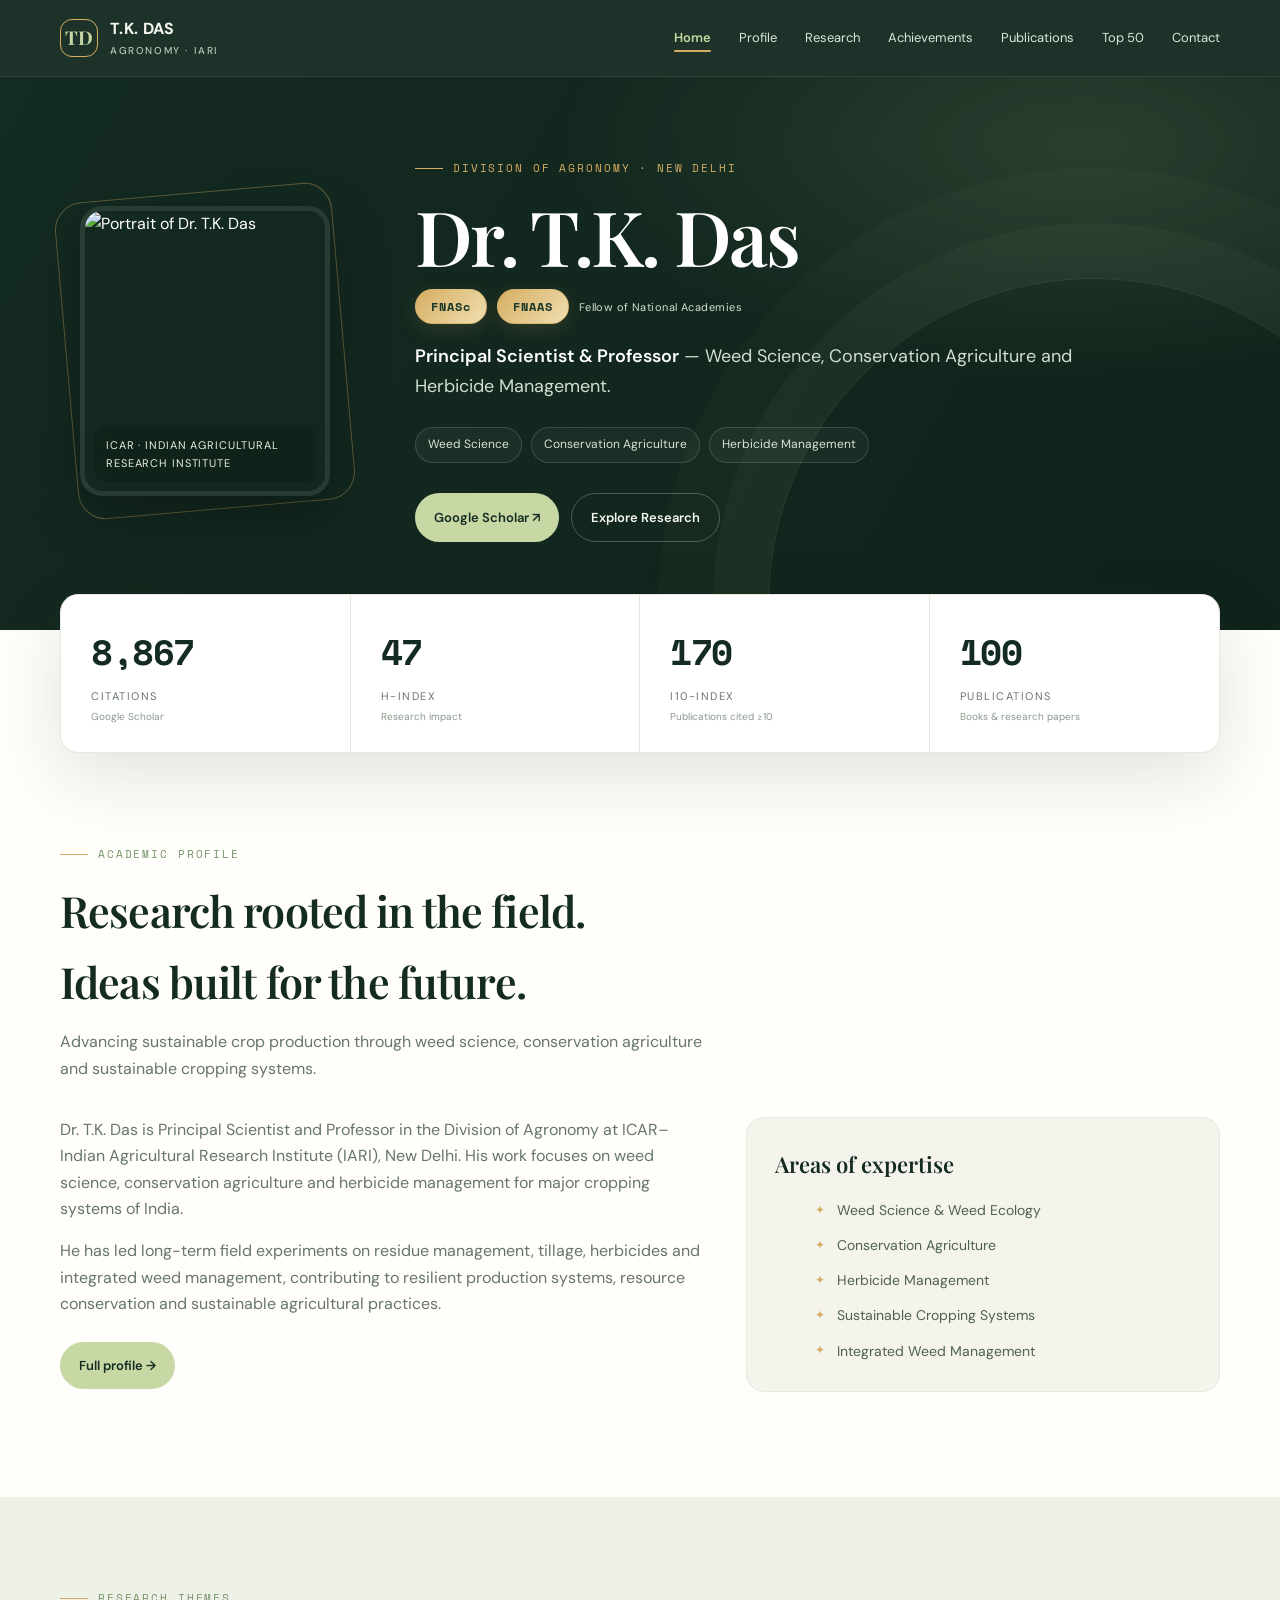
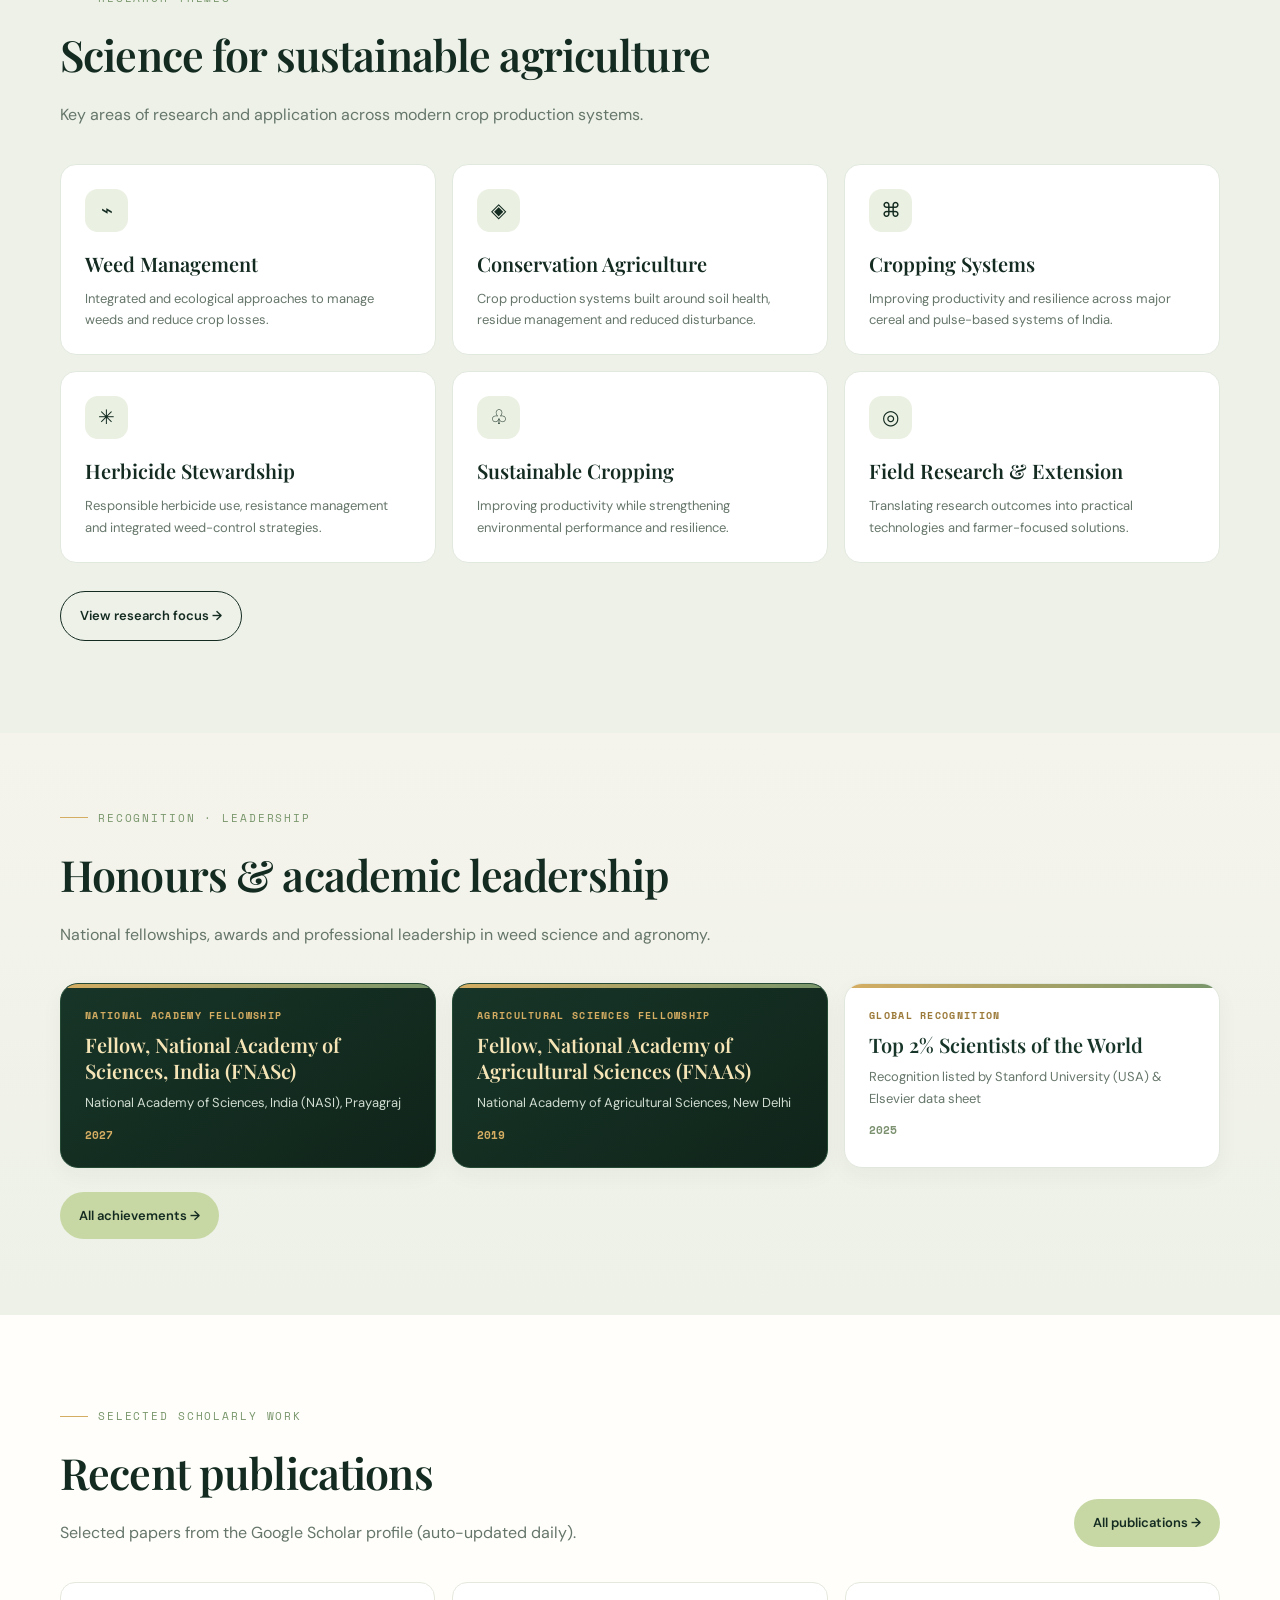
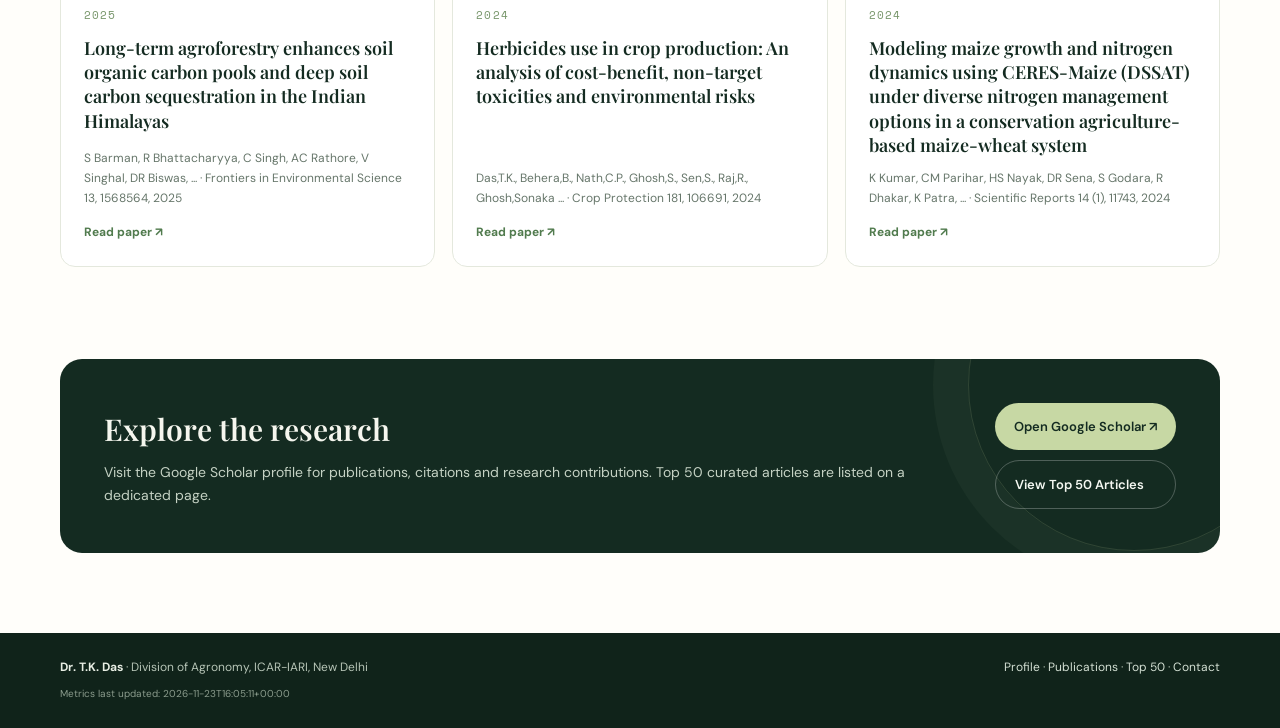
==== commit 8bb50c8a: "Add files via upload" ====
--- a/index.html
+++ b/index.html
@@ -4,7 +4,7 @@
 <meta charset="UTF-8">
 <meta name="viewport" content="width=device-width, initial-scale=1.0">
 <meta name="theme-color" content="#132b20">
-<meta name="description" content="Academic profile of Dr. T.K. Das, Principal Scientist, Division of Agronomy, ICAR-IARI, New Delhi. Research in weed science, conservation agriculture and precision agronomy.">
+<meta name="description" content="Academic profile of Dr. T.K. Das, Principal Scientist, Division of Agronomy, ICAR-IARI, New Delhi. Research in weed science, conservation agriculture and herbicide management.">
 <title>Dr. T.K. Das | Agronomy & Weed Science</title>
 <link rel="preconnect" href="https://fonts.googleapis.com">
 <link rel="preconnect" href="https://fonts.gstatic.com" crossorigin>
@@ -39,11 +39,11 @@
     <span class="fellow-badge">FNAAS</span>
     <span class="fellow-note">Fellow of National Academies</span>
   </div>
-  <p class="hero-sub"><strong>Principal Scientist &amp; Professor</strong> — Weed Science, Conservation Agriculture and Precision Agronomy.</p>
+  <p class="hero-sub"><strong>Principal Scientist &amp; Professor</strong> — Weed Science, Conservation Agriculture and Herbicide Management.</p>
   <div class="hero-tags">
     <span>Weed Science</span>
     <span>Conservation Agriculture</span>
-    <span>Precision Agronomy</span>
+    <span>Herbicide Management</span>
   </div>
   <div class="actions">
     <a class="btn btn-primary" href="https://scholar.google.co.in/citations?user=wfz2In0AAAAJ" target="_blank" rel="noopener">Google Scholar ↗</a>
@@ -82,11 +82,11 @@
     <div class="section-head">
       <div class="eyebrow">Academic profile</div>
       <h2>Research rooted in the field.<br>Ideas built for the future.</h2>
-      <p>Advancing sustainable crop production through weed science, conservation agriculture and precision-based approaches.</p>
+      <p>Advancing sustainable crop production through weed science, conservation agriculture and sustainable cropping systems.</p>
     </div>
     <div class="about-grid">
       <div class="about-copy">
-        <p>Dr. T.K. Das is Principal Scientist and Professor in the Division of Agronomy at ICAR–Indian Agricultural Research Institute (IARI), New Delhi. His work focuses on weed science, conservation agriculture and precision agronomy for major cropping systems of India.</p>
+        <p>Dr. T.K. Das is Principal Scientist and Professor in the Division of Agronomy at ICAR–Indian Agricultural Research Institute (IARI), New Delhi. His work focuses on weed science, conservation agriculture and herbicide management for major cropping systems of India.</p>
         <p>He has led long-term field experiments on residue management, tillage, herbicides and integrated weed management, contributing to resilient production systems, resource conservation and sustainable agricultural practices.</p>
         <p><a class="btn btn-primary" href="about.html" style="margin-top:8px">Full profile →</a></p>
       </div>
@@ -97,7 +97,7 @@
           <li>Conservation Agriculture</li>
           <li>Herbicide Management</li>
           <li>Sustainable Cropping Systems</li>
-          <li>Precision Agronomy</li>
+          <li>Integrated Weed Management</li>
         </ul>
       </div>
     </div>
@@ -112,9 +112,9 @@
       <p>Key areas of research and application across modern crop production systems.</p>
     </div>
     <div class="research-grid">
-      <div class="research-card"><div class="research-icon">⌁</div><h3>Weed Management</h3><p>Integrated, ecological and precision approaches to manage weeds and reduce crop losses.</p></div>
+      <div class="research-card"><div class="research-icon">⌁</div><h3>Weed Management</h3><p>Integrated and ecological approaches to manage weeds and reduce crop losses.</p></div>
       <div class="research-card"><div class="research-icon">◈</div><h3>Conservation Agriculture</h3><p>Crop production systems built around soil health, residue management and reduced disturbance.</p></div>
-      <div class="research-card"><div class="research-icon">⌘</div><h3>Precision Agronomy</h3><p>Smarter use of water, nutrients and technology for efficient and productive agriculture.</p></div>
+      <div class="research-card"><div class="research-icon">⌘</div><h3>Cropping Systems</h3><p>Improving productivity and resilience across major cereal and pulse-based systems of India.</p></div>
       <div class="research-card"><div class="research-icon">✳</div><h3>Herbicide Stewardship</h3><p>Responsible herbicide use, resistance management and integrated weed-control strategies.</p></div>
       <div class="research-card"><div class="research-icon">♧</div><h3>Sustainable Cropping</h3><p>Improving productivity while strengthening environmental performance and resilience.</p></div>
       <div class="research-card"><div class="research-icon">◎</div><h3>Field Research &amp; Extension</h3><p>Translating research outcomes into practical technologies and farmer-focused solutions.</p></div>
--- a/assets/site.css
+++ b/assets/site.css
@@ -0,0 +1,491 @@
+
+:root{--forest:#142b21;--forest2:#1d3b2c;--leaf:#78966b;--lime:#c7d8a4;--gold:#d5ad62;--cream:#f5f4ec;--paper:#fffefa;--ink:#203127;--muted:#66766a;--line:#e4e8dd;--shadow:0 24px 70px rgba(20,43,33,.12);}
+*{box-sizing:border-box;margin:0}html{scroll-behavior:smooth;scroll-padding-top:90px}body{font-family:'DM Sans',sans-serif;color:var(--ink);background:var(--paper);line-height:1.65}a{color:inherit;text-decoration:none}.wrap{width:min(1160px,91%);margin:auto}
+.nav{position:sticky;top:0;z-index:50;background:rgba(20,43,33,.96);backdrop-filter:blur(14px);color:#f7f8f1;border-bottom:1px solid rgba(255,255,255,.08)}.nav-inner{height:76px;display:flex;align-items:center;justify-content:space-between}.brand{display:flex;align-items:center;gap:12px;font-weight:700;letter-spacing:.02em}.brand-mark{width:38px;height:38px;border:1px solid var(--gold);border-radius:12px;display:grid;place-items:center;color:var(--lime);font-family:'Playfair Display',serif;font-size:19px}.brand small{display:block;font-size:10px;letter-spacing:.16em;color:#b9c9b7;font-weight:500;margin-top:1px}.nav-links{display:flex;align-items:center;gap:28px;list-style:none;font-size:13px;color:#dce6dc}.nav-links a:hover{color:var(--lime)}.nav-cta{border:1px solid rgba(213,173,98,.6);border-radius:999px;padding:10px 17px;color:#f4e5bd!important}.menu-btn{display:none;border:0;background:none;color:white;font-size:25px}
+.hero{position:relative;overflow:hidden;background:radial-gradient(ellipse at 85% 12%,rgba(120,150,107,.23),transparent 34%),linear-gradient(120deg,var(--forest),#10231b);color:white;padding:82px 0 88px}.hero:after{content:"";position:absolute;right:-140px;bottom:-300px;width:650px;height:650px;border:1px solid rgba(199,216,164,.12);border-radius:50%;box-shadow:0 0 0 55px rgba(199,216,164,.035),0 0 0 110px rgba(199,216,164,.025);pointer-events:none}.hero-grid{position:relative;z-index:1;display:grid;grid-template-columns:290px 1fr;gap:65px;align-items:center}.portrait-wrap{position:relative;width:250px;margin:auto}.portrait-wrap:before{content:"";position:absolute;inset:-14px;border:1px solid rgba(213,173,98,.38);border-radius:28px;transform:rotate(-5deg)}.portrait{display:block;width:250px;height:290px;object-fit:cover;object-position:top;border-radius:22px;border:5px solid rgba(255,255,255,.09);box-shadow:0 20px 55px rgba(0,0,0,.3)}.portrait-caption{position:absolute;bottom:14px;left:14px;right:14px;border-radius:12px;background:rgba(17,35,26,.86);padding:9px 12px;font-size:11px;letter-spacing:.08em;color:#e7eedf;text-transform:uppercase;backdrop-filter:blur(8px)}.eyebrow{font-family:'Space Mono',monospace;text-transform:uppercase;letter-spacing:.17em;font-size:11px;color:var(--gold);display:flex;align-items:center;gap:10px}.eyebrow:before{content:"";height:1px;width:28px;background:var(--gold)}h1,h2,h3{font-family:'Playfair Display',serif;font-weight:600}h1{font-size:clamp(42px,6vw,76px);line-height:1.07;letter-spacing:-.035em;margin:18px 0 15px}.hero-sub{font-size:18px;color:#d1ddd0;max-width:730px}.hero-sub strong{color:#fff;font-weight:600}.hero-tags{display:flex;flex-wrap:wrap;gap:9px;margin:25px 0 30px}.hero-tags span{font-size:12px;padding:7px 12px;border:1px solid rgba(255,255,255,.15);border-radius:999px;color:#d8e3d5;background:rgba(255,255,255,.04)}.actions{display:flex;gap:12px;flex-wrap:wrap}.btn{display:inline-flex;align-items:center;gap:9px;padding:13px 19px;border-radius:999px;font-weight:600;font-size:13px;transition:.2s}.btn-primary{background:var(--lime);color:var(--forest)}.btn-primary:hover{transform:translateY(-2px);box-shadow:0 8px 24px rgba(199,216,164,.2)}.btn-outline{border:1px solid rgba(255,255,255,.25);color:#f5f8f2}.btn-outline:hover{border-color:var(--gold);color:var(--gold)}
+.metrics{margin-top:-32px;position:relative;z-index:2}.metric-grid{display:grid;grid-template-columns:repeat(4,1fr);background:white;border:1px solid var(--line);border-radius:18px;box-shadow:var(--shadow);overflow:hidden}.metric{padding:27px 30px;border-right:1px solid var(--line)}.metric:last-child{border-right:0}.metric-num{font-family:'Space Mono',monospace;font-size:clamp(25px,3vw,36px);font-weight:700;color:var(--forest);letter-spacing:-.04em}.metric-label{margin-top:6px;font-size:11px;color:var(--muted);letter-spacing:.14em;text-transform:uppercase}.metric-note{font-size:10px;color:#8a988b;margin-top:3px}
+section{padding:92px 0}.section-head{margin-bottom:35px}.section-head .eyebrow{color:var(--leaf)}.section-head h2{font-size:clamp(30px,4vw,43px);margin:12px 0;color:var(--forest);letter-spacing:-.02em}.section-head p{max-width:650px;color:var(--muted)}.about-grid{display:grid;grid-template-columns:1.15fr .85fr;gap:44px;align-items:start}.about-copy p{color:var(--muted);margin:0 0 16px;font-size:16px}.about-copy strong{color:var(--ink)}.focus-panel{background:var(--cream);border:1px solid var(--line);border-radius:18px;padding:28px}.focus-panel h3{font-size:22px;color:var(--forest);margin-bottom:17px}.focus-list{list-style:none;display:grid;gap:12px}.focus-list li{display:flex;gap:12px;align-items:center;color:#4e6153;font-size:14px}.focus-list li:before{content:"✦";color:var(--gold);font-size:12px}
+.research{background:#edf1e8}.research-grid{display:grid;grid-template-columns:repeat(3,1fr);gap:16px}.research-card{background:white;border:1px solid #e1e8dd;border-radius:16px;padding:24px;transition:transform .2s,box-shadow .2s}.research-card:hover{transform:translateY(-4px);box-shadow:0 14px 35px rgba(20,43,33,.08)}.research-icon{width:43px;height:43px;border-radius:13px;background:#eaf0e2;color:var(--forest);display:grid;place-items:center;font-size:20px;margin-bottom:15px}.research-card h3{font-size:20px;margin-bottom:8px;color:var(--forest)}.research-card p{font-size:13px;color:var(--muted)}
+.pub-section{background:var(--paper)}.pub-top{display:flex;align-items:end;justify-content:space-between;gap:20px}.pub-list{display:grid;grid-template-columns:repeat(3,1fr);gap:17px}.pub-card{background:white;border:1px solid var(--line);border-radius:15px;padding:23px;display:flex;flex-direction:column;min-height:220px}.pub-year{font-family:'Space Mono',monospace;color:var(--leaf);font-size:11px;letter-spacing:.1em;margin-bottom:12px}.pub-card h3{font-size:18px;line-height:1.35;color:var(--forest);margin-bottom:12px}.pub-meta{font-size:12px;color:var(--muted);margin-top:auto}.pub-link{margin-top:14px;font-size:12px;font-weight:700;color:#517b4e}.empty-pubs{grid-column:1/-1;background:white;border:1px dashed #d7dfd2;border-radius:15px;padding:25px;color:var(--muted);font-size:14px}
+.contact{padding:0 0 80px}.contact-box{background:var(--forest);color:#f5f6ee;border-radius:22px;padding:44px;display:flex;align-items:center;justify-content:space-between;gap:24px;overflow:hidden;position:relative}.contact-box:after{content:"";position:absolute;right:-80px;top:-140px;width:330px;height:330px;border:1px solid rgba(199,216,164,.15);border-radius:50%;box-shadow:0 0 0 35px rgba(199,216,164,.04)}.contact-box h2{font-size:30px;margin-bottom:7px}.contact-box p{color:#c5d2c4;font-size:14px}.contact-box .btn{position:relative;z-index:1;white-space:nowrap}.footer{background:#10231a;color:#b6c4b6;padding:25px 0;font-size:12px}.footer-inner{display:flex;justify-content:space-between;gap:15px;flex-wrap:wrap}.footer strong{color:#e8eee4}.update-note{font-size:10px;color:#8b9c8d;margin-top:8px}
+@media(max-width:900px){.hero-grid{grid-template-columns:230px 1fr;gap:38px}.portrait,.portrait-wrap{width:220px}.portrait{height:260px}.research-grid{grid-template-columns:repeat(2,1fr)}.pub-list{grid-template-columns:repeat(2,1fr)}}@media(max-width:700px){.nav-inner{height:66px}.menu-btn{display:block}.nav-links{display:none;position:absolute;left:0;right:0;top:66px;background:var(--forest);padding:18px 5%;flex-direction:column;align-items:flex-start;border-top:1px solid rgba(255,255,255,.1)}.nav-links.open{display:flex;z-index:40}.hero{padding:56px 0 72px}.hero-grid{grid-template-columns:1fr;text-align:center;gap:34px}.portrait-wrap{width:205px}.portrait{width:205px;height:235px}.eyebrow{justify-content:center}.hero-sub{font-size:16px;margin:auto}.hero-tags,.actions{justify-content:center}.metric-grid{grid-template-columns:repeat(2,1fr)}.metric:nth-child(2){border-right:0}.metric:nth-child(-n+2){border-bottom:1px solid var(--line)}.metric{padding:20px}.metric-num{font-size:28px}section{padding:65px 0}.about-grid{grid-template-columns:1fr;gap:25px}.research-grid,.pub-list{grid-template-columns:1fr}.pub-top{align-items:start;flex-direction:column}.contact-box{padding:30px;flex-direction:column;align-items:flex-start}.contact-box h2{font-size:25px}.contact-box .btn{white-space:normal}.footer-inner{flex-direction:column}}
+
+/* Motion enhancement: gentle, premium and accessibility-aware */
+html { scroll-behavior: smooth; }
+.nav { transition: background .35s ease, box-shadow .35s ease; }
+.nav.scrolled { box-shadow: 0 8px 28px rgba(0,0,0,.14); background: rgba(13,30,22,.98); }
+.btn, .research-card, .pub-card, .top50-card, .focus-panel, .metric { transition: transform .28s ease, box-shadow .28s ease, border-color .28s ease, background .28s ease; }
+.reveal { opacity: 1; transform: none; transition: opacity .7s ease, transform .7s cubic-bezier(.2,.7,.2,1); }
+.reveal-ready .reveal:not(.is-visible) { opacity: 0; transform: translateY(22px); }
+.reveal.is-visible { opacity: 1; transform: translateY(0); }
+.reveal-delay-1 { transition-delay: .08s; } .reveal-delay-2 { transition-delay: .16s; } .reveal-delay-3 { transition-delay: .24s; }
+.research-card:hover, .pub-card:hover, .top50-card:hover { transform: translateY(-5px); box-shadow: 0 18px 42px rgba(20,43,33,.11); border-color: rgba(213,173,98,.55); }
+.metric:hover { background: #fbfcf8; }
+.top50-link, .pub-link, .nav-links a { transition: color .2s ease, transform .2s ease; }
+.top50-link:hover, .pub-link:hover { transform: translateX(3px); }
+.btn:active { transform: scale(.97); }
+.portrait { animation: portraitIn .85s cubic-bezier(.2,.7,.2,1) both; }
+.hero-content > * { animation: heroIn .65s ease both; }
+.hero-content > *:nth-child(2) { animation-delay: .08s; }
+.hero-content > *:nth-child(3) { animation-delay: .16s; }
+.hero-content > *:nth-child(4) { animation-delay: .24s; }
+.hero-content > *:nth-child(5) { animation-delay: .32s; }
+@keyframes heroIn { from {opacity:0; transform:translateY(14px)} to {opacity:1; transform:translateY(0)} }
+@keyframes portraitIn { from {opacity:0; transform:translateY(12px) scale(.97)} to {opacity:1; transform:translateY(0) scale(1)} }
+@media (prefers-reduced-motion: reduce) { *, *::before, *::after { animation-duration: .01ms !important; animation-iteration-count: 1 !important; transition-duration: .01ms !important; scroll-behavior: auto !important; } .reveal {opacity:1; transform:none;} }
+
+
+/* Distinguished fellowships and achievements */
+.fellow-badges{display:flex;align-items:center;gap:10px;flex-wrap:wrap;margin:-2px 0 18px}.fellow-badge{display:inline-flex;align-items:center;justify-content:center;padding:8px 15px;border-radius:999px;background:linear-gradient(135deg,#d5ad62,#f0dfb1);color:#183528;font:800 12px 'Space Mono',monospace;letter-spacing:.08em;border:1px solid rgba(213,173,98,.5);box-shadow:0 5px 18px rgba(213,173,98,.15);transition:transform .25s,box-shadow .25s}.fellow-badge:hover{transform:translateY(-3px) scale(1.04);box-shadow:0 9px 24px rgba(213,173,98,.28)}.fellow-note{font-size:11px;color:#d4dfd2;letter-spacing:.04em}
+.achievement-section{background:linear-gradient(180deg,#f5f4ec,#edf1e8);padding:76px 0}.achievement-grid{display:grid;grid-template-columns:repeat(3,1fr);gap:16px}.achievement-card{position:relative;background:#fff;border:1px solid #e1e7dc;border-radius:18px;padding:24px;box-shadow:0 7px 22px rgba(20,43,33,.045);transition:transform .28s,box-shadow .28s,border-color .28s;overflow:hidden}.achievement-card:before{content:'';position:absolute;left:0;top:0;height:4px;width:100%;background:linear-gradient(90deg,#d5ad62,#78966b)}.achievement-card:hover{transform:translateY(-6px);box-shadow:0 18px 38px rgba(20,43,33,.11);border-color:#d5ad62}.achievement-kicker{font:700 10px 'Space Mono',monospace;letter-spacing:.13em;text-transform:uppercase;color:#9b7938;margin-bottom:9px}.achievement-card h3{font-size:20px;color:#173528;line-height:1.3;margin-bottom:8px}.achievement-card p{font-size:13px;color:#66766a}.achievement-card.featured{background:linear-gradient(145deg,#173528,#10241a);color:#f6f6ee;border-color:#244a36}.achievement-card.featured h3{color:#f5e4b6}.achievement-card.featured p{color:#d0ddd0}.achievement-card.featured .achievement-kicker{color:#d5ad62}.achievement-card.featured .achievement-year{color:#d5ad62}.achievement-year{font:700 11px 'Space Mono',monospace;color:#7c916f;margin-top:13px}.achievement-list{margin-top:22px;background:white;border:1px solid #e1e7dc;border-radius:18px;padding:26px}.achievement-list h3{color:#173528;font-size:21px;margin-bottom:14px}.achievement-list ul{padding-left:20px;color:#617167;display:grid;gap:9px;font-size:13px}.achievement-list strong{color:#314b39}
+@media(max-width:900px){.achievement-grid{grid-template-columns:repeat(2,1fr)}}@media(max-width:700px){.fellow-badges{justify-content:center}.achievement-grid{grid-template-columns:1fr}.achievement-section{padding:56px 0}}
+
+
+
+/* Multi-page helpers */
+.page-hero{background:linear-gradient(120deg,var(--forest),#10231b);color:#fff;padding:56px 0 48px;position:relative;overflow:hidden}
+.page-hero .eyebrow{color:var(--gold)}
+.page-hero h1{font-size:clamp(28px,4vw,42px);margin:10px 0 8px;letter-spacing:-.02em}
+.page-hero p{color:#c5d2c4;max-width:640px;font-size:15px}
+.nav-links a.active{color:var(--lime);font-weight:600}
+.page-section{padding:64px 0}
+.footer a{color:#d4e0d4}
+.footer a:hover{color:var(--lime)}
+
+
+    .top50-section{max-width:1220px;margin:0 auto;padding:78px 24px;color:#18362a}
+    .top50-section .top50-eyebrow{font:700 11px/1.4 monospace;letter-spacing:.18em;text-transform:uppercase;color:#a17e36}
+    .top50-section h2{font-size:clamp(2rem,4vw,3.3rem);line-height:1.1;margin:12px 0 14px;font-family:Georgia,serif;color:#173528}
+    .top50-section .top50-intro{max-width:720px;color:#66746d;line-height:1.7;margin:0 0 34px}
+    .top50-section .top50-list{display:grid;grid-template-columns:repeat(2,minmax(0,1fr));gap:18px}
+    .top50-section .top50-card{position:relative;overflow:hidden;display:flex;gap:18px;min-height:245px;border:1px solid #e3e9df;border-radius:20px;padding:23px;background:linear-gradient(145deg,#fff 0%,#fbfcf8 100%);box-shadow:0 5px 18px rgba(20,43,33,.035);transition:transform .32s cubic-bezier(.2,.7,.2,1),box-shadow .32s,border-color .32s,background .32s}
+    .top50-section .top50-card:before{content:"";position:absolute;left:0;top:0;width:4px;height:100%;background:linear-gradient(#d5ad62,#78966b);transform:scaleY(.35);transform-origin:center;opacity:.65;transition:transform .32s,opacity .32s}
+    .top50-section .top50-card:hover{transform:translateY(-7px);box-shadow:0 20px 42px rgba(20,43,33,.12);border-color:#d5ad62;background:#fff}
+    .top50-section .top50-card:hover:before{transform:scaleY(1);opacity:1}
+    .top50-section .top50-number{flex:0 0 54px;height:54px;border-radius:16px;background:#173528;color:#d6b66e;display:flex;align-items:center;justify-content:center;font:700 1.05rem monospace;box-shadow:inset 0 0 0 1px rgba(213,173,98,.22);transition:transform .32s,background .32s,color .32s}
+    .top50-section .top50-card:hover .top50-number{transform:rotate(-4deg) scale(1.06);background:#d5ad62;color:#173528}
+    .top50-section .top50-content{min-width:0;display:flex;flex-direction:column;flex:1}
+    .top50-section .top50-content:before{content:"RESEARCH ARTICLE  ·  PUBLICATION RECORD";display:block;margin-bottom:9px;font:700 9px/1.4 monospace;letter-spacing:.13em;color:#8a9b8d}
+    .top50-section .top50-citation{margin:0;line-height:1.65;font-size:.92rem;color:#36483d}
+    .top50-section .top50-meta{display:flex;align-items:center;justify-content:space-between;gap:12px;margin-top:auto;padding-top:18px;flex-wrap:wrap}
+    .top50-section .top50-naas{display:inline-flex;align-items:center;font:700 .72rem monospace;letter-spacing:.04em;padding:7px 11px;border-radius:8px;background:#f4ecd9;color:#7a5c24;border:1px solid #e8d9b8}
+    .top50-section .top50-link{display:inline-flex;align-items:center;gap:7px;font-weight:700;font-size:.78rem;color:#315b45;text-decoration:none;border:1px solid #dce7dc;border-radius:999px;padding:9px 13px;background:#f7faf5;transition:transform .25s,background .25s,color .25s,border-color .25s,box-shadow .25s}
+    .top50-section .top50-link:hover{transform:translateY(-2px);background:#173528;color:#f7f6ee;border-color:#173528;box-shadow:0 7px 18px rgba(20,43,33,.15)}
+    @media(max-width:850px){.top50-section .top50-list{grid-template-columns:1fr}}
+    @media(max-width:600px){.top50-section{padding:48px 16px}.top50-section .top50-card{gap:12px;padding:17px;min-height:unset}.top50-section .top50-number{flex-basis:42px;height:42px;border-radius:12px;font-size:.9rem}.top50-section .top50-citation{font-size:.88rem}.top50-section .top50-meta{padding-top:14px}}
+  
+/* Full publications page: single column cards */
+#pub-list-full.pub-list { grid-template-columns: 1fr; }
+#pub-list-full .pub-card { min-height: auto; }
+.page-section .wrap > .section-head:first-child { margin-top: 0; }
+
+
+/* =========================================================
+   POLISH LAYER — motion, depth, mobile feel
+   ========================================================= */
+
+:root {
+  --ease-out: cubic-bezier(.2,.7,.2,1);
+  --ease-spring: cubic-bezier(.22,1,.36,1);
+  --shadow-soft: 0 12px 40px rgba(20,43,33,.08);
+  --shadow-lift: 0 22px 50px rgba(20,43,33,.14);
+}
+
+/* Smoother base */
+html { -webkit-tap-highlight-color: transparent; }
+body {
+  text-rendering: optimizeLegibility;
+  -webkit-font-smoothing: antialiased;
+}
+img { max-width: 100%; height: auto; }
+
+/* Sticky nav polish */
+.nav {
+  transition: background .35s ease, box-shadow .35s ease, border-color .35s ease;
+}
+.nav.scrolled {
+  box-shadow: 0 10px 32px rgba(0,0,0,.18);
+  background: rgba(13,30,22,.97);
+  border-bottom-color: rgba(213,173,98,.12);
+}
+.brand { transition: opacity .2s ease, transform .2s ease; }
+.brand:hover { opacity: .92; }
+.brand-mark {
+  transition: transform .35s var(--ease-spring), box-shadow .35s ease, background .35s ease;
+}
+.brand:hover .brand-mark {
+  transform: rotate(-6deg) scale(1.05);
+  box-shadow: 0 6px 16px rgba(213,173,98,.25);
+}
+.nav-links a {
+  position: relative;
+  padding: 6px 0;
+  transition: color .22s ease;
+}
+.nav-links a::after {
+  content: "";
+  position: absolute;
+  left: 0; right: 0; bottom: 0;
+  height: 2px;
+  background: var(--gold);
+  border-radius: 2px;
+  transform: scaleX(0);
+  transform-origin: left;
+  transition: transform .28s var(--ease-out);
+}
+.nav-links a:hover::after,
+.nav-links a.active::after { transform: scaleX(1); }
+.nav-links a.active { color: var(--lime); }
+
+/* Mobile menu slide */
+@media (max-width: 700px) {
+  .nav-links {
+    display: none;
+    max-height: 0;
+    overflow: hidden;
+    opacity: 0;
+    transition: max-height .4s var(--ease-out), opacity .3s ease, padding .3s ease;
+  }
+  .nav-links.open {
+    display: flex;
+    max-height: 420px;
+    opacity: 1;
+    padding: 18px 5% 22px;
+    box-shadow: 0 18px 40px rgba(0,0,0,.25);
+  }
+  .nav-links a {
+    width: 100%;
+    padding: 12px 0;
+    font-size: 15px;
+    border-bottom: 1px solid rgba(255,255,255,.06);
+  }
+  .nav-links a::after { display: none; }
+  .menu-btn {
+    width: 44px; height: 44px;
+    display: grid; place-items: center;
+    border-radius: 12px;
+    transition: background .2s ease, transform .2s ease;
+  }
+  .menu-btn:active { transform: scale(.94); background: rgba(255,255,255,.08); }
+}
+
+/* Buttons — tactile */
+.btn {
+  position: relative;
+  overflow: hidden;
+  transition: transform .28s var(--ease-spring), box-shadow .28s ease, background .25s ease, border-color .25s ease, color .25s ease;
+}
+.btn::before {
+  content: "";
+  position: absolute;
+  inset: 0;
+  background: linear-gradient(120deg, transparent 30%, rgba(255,255,255,.18) 50%, transparent 70%);
+  transform: translateX(-120%);
+  transition: transform .55s ease;
+}
+.btn:hover::before { transform: translateX(120%); }
+.btn-primary:hover {
+  transform: translateY(-3px);
+  box-shadow: 0 12px 28px rgba(199,216,164,.28);
+}
+.btn-outline:hover {
+  transform: translateY(-2px);
+  box-shadow: 0 8px 22px rgba(0,0,0,.12);
+}
+.btn:active { transform: scale(.97) translateY(0); }
+
+/* Hero entrance + ambient pulse */
+@keyframes heroIn {
+  from { opacity: 0; transform: translateY(18px); }
+  to { opacity: 1; transform: translateY(0); }
+}
+@keyframes portraitIn {
+  from { opacity: 0; transform: translateY(16px) scale(.96); }
+  to { opacity: 1; transform: translateY(0) scale(1); }
+}
+@keyframes floatSoft {
+  0%, 100% { transform: translateY(0); }
+  50% { transform: translateY(-6px); }
+}
+@keyframes glowPulse {
+  0%, 100% { opacity: .35; }
+  50% { opacity: .55; }
+}
+.portrait {
+  animation: portraitIn .9s var(--ease-spring) both;
+  transition: transform .5s var(--ease-spring), box-shadow .5s ease;
+}
+.portrait-wrap:hover .portrait {
+  transform: scale(1.02);
+  box-shadow: 0 28px 60px rgba(0,0,0,.35);
+}
+.portrait-wrap:before {
+  transition: transform .5s var(--ease-spring), border-color .4s ease;
+}
+.portrait-wrap:hover:before {
+  transform: rotate(-8deg) scale(1.02);
+  border-color: rgba(213,173,98,.65);
+}
+.hero:after {
+  animation: glowPulse 8s ease-in-out infinite;
+}
+.hero-content > * { animation: heroIn .7s var(--ease-out) both; }
+.hero-content > *:nth-child(1) { animation-delay: .04s; }
+.hero-content > *:nth-child(2) { animation-delay: .1s; }
+.hero-content > *:nth-child(3) { animation-delay: .16s; }
+.hero-content > *:nth-child(4) { animation-delay: .22s; }
+.hero-content > *:nth-child(5) { animation-delay: .28s; }
+.hero-content > *:nth-child(6) { animation-delay: .34s; }
+.fellow-badge {
+  transition: transform .3s var(--ease-spring), box-shadow .3s ease;
+}
+.fellow-badge:hover {
+  transform: translateY(-4px) scale(1.05);
+  box-shadow: 0 10px 24px rgba(213,173,98,.35);
+}
+.hero-tags span {
+  transition: background .25s ease, border-color .25s ease, transform .25s ease;
+}
+.hero-tags span:hover {
+  background: rgba(255,255,255,.1);
+  border-color: rgba(213,173,98,.45);
+  transform: translateY(-2px);
+}
+
+/* Metrics card lift + count feel */
+.metrics { margin-top: -36px; }
+.metric-grid {
+  transition: box-shadow .35s ease;
+}
+.metric {
+  transition: background .3s ease, transform .3s ease;
+  position: relative;
+}
+.metric:hover {
+  background: #fbfcf8;
+  z-index: 1;
+}
+.metric-num {
+  transition: color .3s ease, transform .3s var(--ease-spring);
+}
+.metric:hover .metric-num {
+  color: #0f241a;
+  transform: scale(1.04);
+}
+.metric-num.counting {
+  font-variant-numeric: tabular-nums;
+}
+
+/* Cards — unified hover language */
+.research-card,
+.pub-card,
+.achievement-card,
+.focus-panel,
+.top50-card {
+  transition: transform .32s var(--ease-spring), box-shadow .32s ease, border-color .32s ease, background .32s ease;
+}
+.research-card:hover,
+.pub-card:hover,
+.achievement-card:hover,
+.top50-card:hover {
+  transform: translateY(-6px);
+  box-shadow: var(--shadow-lift);
+  border-color: rgba(213,173,98,.55);
+}
+.research-icon {
+  transition: transform .4s var(--ease-spring), background .3s ease, color .3s ease;
+}
+.research-card:hover .research-icon {
+  transform: scale(1.12) rotate(-6deg);
+  background: #dfe9d4;
+  color: #0f241a;
+}
+.focus-panel {
+  transition: transform .32s var(--ease-spring), box-shadow .32s ease;
+}
+.focus-panel:hover {
+  transform: translateY(-3px);
+  box-shadow: var(--shadow-soft);
+}
+.focus-list li {
+  transition: transform .25s ease, color .25s ease;
+}
+.focus-list li:hover {
+  transform: translateX(4px);
+  color: var(--forest);
+}
+
+/* Achievement featured cards */
+.achievement-card.featured {
+  transition: transform .32s var(--ease-spring), box-shadow .32s ease;
+}
+.achievement-card.featured:hover {
+  transform: translateY(-6px);
+  box-shadow: 0 22px 48px rgba(0,0,0,.28);
+}
+
+/* Page hero (inner pages) */
+.page-hero {
+  background:
+    radial-gradient(ellipse at 90% 0%, rgba(120,150,107,.2), transparent 40%),
+    linear-gradient(120deg, var(--forest), #10231b);
+  position: relative;
+  overflow: hidden;
+}
+.page-hero::after {
+  content: "";
+  position: absolute;
+  right: -100px; top: -120px;
+  width: 280px; height: 280px;
+  border: 1px solid rgba(199,216,164,.12);
+  border-radius: 50%;
+  box-shadow: 0 0 0 40px rgba(199,216,164,.04);
+  pointer-events: none;
+  animation: glowPulse 10s ease-in-out infinite;
+}
+.page-hero .wrap > * {
+  animation: heroIn .65s var(--ease-out) both;
+}
+.page-hero .wrap > *:nth-child(2) { animation-delay: .08s; }
+.page-hero .wrap > *:nth-child(3) { animation-delay: .14s; }
+
+/* Contact box */
+.contact-box {
+  transition: transform .35s var(--ease-spring), box-shadow .35s ease;
+}
+.contact-box:hover {
+  transform: translateY(-3px);
+  box-shadow: 0 28px 60px rgba(0,0,0,.22);
+}
+
+/* Scroll reveal refined */
+.reveal {
+  opacity: 1;
+  transform: none;
+  transition: opacity .75s var(--ease-out), transform .75s var(--ease-spring);
+}
+.reveal-ready .reveal:not(.is-visible) {
+  opacity: 0;
+  transform: translateY(28px);
+}
+.reveal.is-visible {
+  opacity: 1;
+  transform: translateY(0);
+}
+.reveal-delay-1 { transition-delay: .06s; }
+.reveal-delay-2 { transition-delay: .12s; }
+.reveal-delay-3 { transition-delay: .18s; }
+.reveal-delay-4 { transition-delay: .24s; }
+
+/* Stagger children when parent visible */
+.reveal.is-visible .research-card,
+.reveal.is-visible .achievement-card,
+.reveal.is-visible .pub-card {
+  animation: heroIn .55s var(--ease-out) both;
+}
+.reveal.is-visible .research-card:nth-child(1),
+.reveal.is-visible .achievement-card:nth-child(1),
+.reveal.is-visible .pub-card:nth-child(1) { animation-delay: .05s; }
+.reveal.is-visible .research-card:nth-child(2),
+.reveal.is-visible .achievement-card:nth-child(2),
+.reveal.is-visible .pub-card:nth-child(2) { animation-delay: .1s; }
+.reveal.is-visible .research-card:nth-child(3),
+.reveal.is-visible .achievement-card:nth-child(3),
+.reveal.is-visible .pub-card:nth-child(3) { animation-delay: .15s; }
+.reveal.is-visible .research-card:nth-child(4),
+.reveal.is-visible .achievement-card:nth-child(4),
+.reveal.is-visible .pub-card:nth-child(4) { animation-delay: .2s; }
+.reveal.is-visible .research-card:nth-child(5),
+.reveal.is-visible .achievement-card:nth-child(5) { animation-delay: .25s; }
+.reveal.is-visible .research-card:nth-child(6),
+.reveal.is-visible .achievement-card:nth-child(6) { animation-delay: .3s; }
+
+/* Pub / top50 links */
+.pub-link, .top50-link {
+  transition: color .2s ease, transform .25s var(--ease-spring), background .25s ease, border-color .25s ease, box-shadow .25s ease;
+}
+.pub-link:hover { transform: translateX(4px); color: var(--forest); }
+
+/* Footer soft */
+.footer a {
+  transition: color .2s ease;
+}
+.footer a:hover { color: var(--lime); }
+
+/* Safe area for notched phones */
+@supports (padding: max(0px)) {
+  .nav-inner, .wrap {
+    padding-left: max(0px, env(safe-area-inset-left));
+    padding-right: max(0px, env(safe-area-inset-right));
+  }
+  .footer { padding-bottom: max(25px, env(safe-area-inset-bottom)); }
+}
+
+/* Touch targets */
+@media (pointer: coarse) {
+  .nav-links a { min-height: 44px; display: inline-flex; align-items: center; }
+  .btn { min-height: 46px; padding-left: 20px; padding-right: 20px; }
+  .menu-btn { min-width: 48px; min-height: 48px; }
+}
+
+/* Reduced motion — keep layout, kill motion */
+@media (prefers-reduced-motion: reduce) {
+  *, *::before, *::after {
+    animation-duration: .01ms !important;
+    animation-iteration-count: 1 !important;
+    transition-duration: .01ms !important;
+    scroll-behavior: auto !important;
+  }
+  .reveal { opacity: 1 !important; transform: none !important; }
+  .hero:after, .page-hero::after { animation: none !important; }
+}
+
+/* Extra small phones */
+@media (max-width: 380px) {
+  h1 { font-size: clamp(32px, 9vw, 42px); }
+  .metric-num { font-size: 24px; }
+  .hero-tags span { font-size: 11px; padding: 6px 10px; }
+  .fellow-badges { gap: 6px; }
+  .fellow-badge { padding: 6px 11px; font-size: 11px; }
+}
+
+/* Mobile nav — final override for smooth open */
+@media (max-width: 700px) {
+  .nav { position: sticky; }
+  .nav-inner { position: relative; }
+  .menu-btn { display: grid !important; place-items: center; }
+  .nav-links {
+    display: flex !important;
+    flex-direction: column;
+    align-items: flex-start;
+    position: absolute;
+    left: 0; right: 0;
+    top: 100%;
+    background: rgba(13,30,22,.98);
+    backdrop-filter: blur(16px);
+    padding: 0 5%;
+    max-height: 0;
+    overflow: hidden;
+    opacity: 0;
+    pointer-events: none;
+    border-top: 1px solid rgba(255,255,255,.08);
+    transition: max-height .4s cubic-bezier(.2,.7,.2,1), opacity .3s ease, padding .3s ease;
+    z-index: 60;
+  }
+  .nav-links.open {
+    max-height: 480px;
+    opacity: 1;
+    pointer-events: auto;
+    padding: 12px 5% 20px;
+    box-shadow: 0 20px 48px rgba(0,0,0,.3);
+  }
+  .nav-links li { width: 100%; }
+  .nav-links a {
+    display: block;
+    width: 100%;
+    padding: 14px 0;
+    font-size: 15px;
+    border-bottom: 1px solid rgba(255,255,255,.07);
+  }
+  .nav-links a::after { display: none !important; }
+}
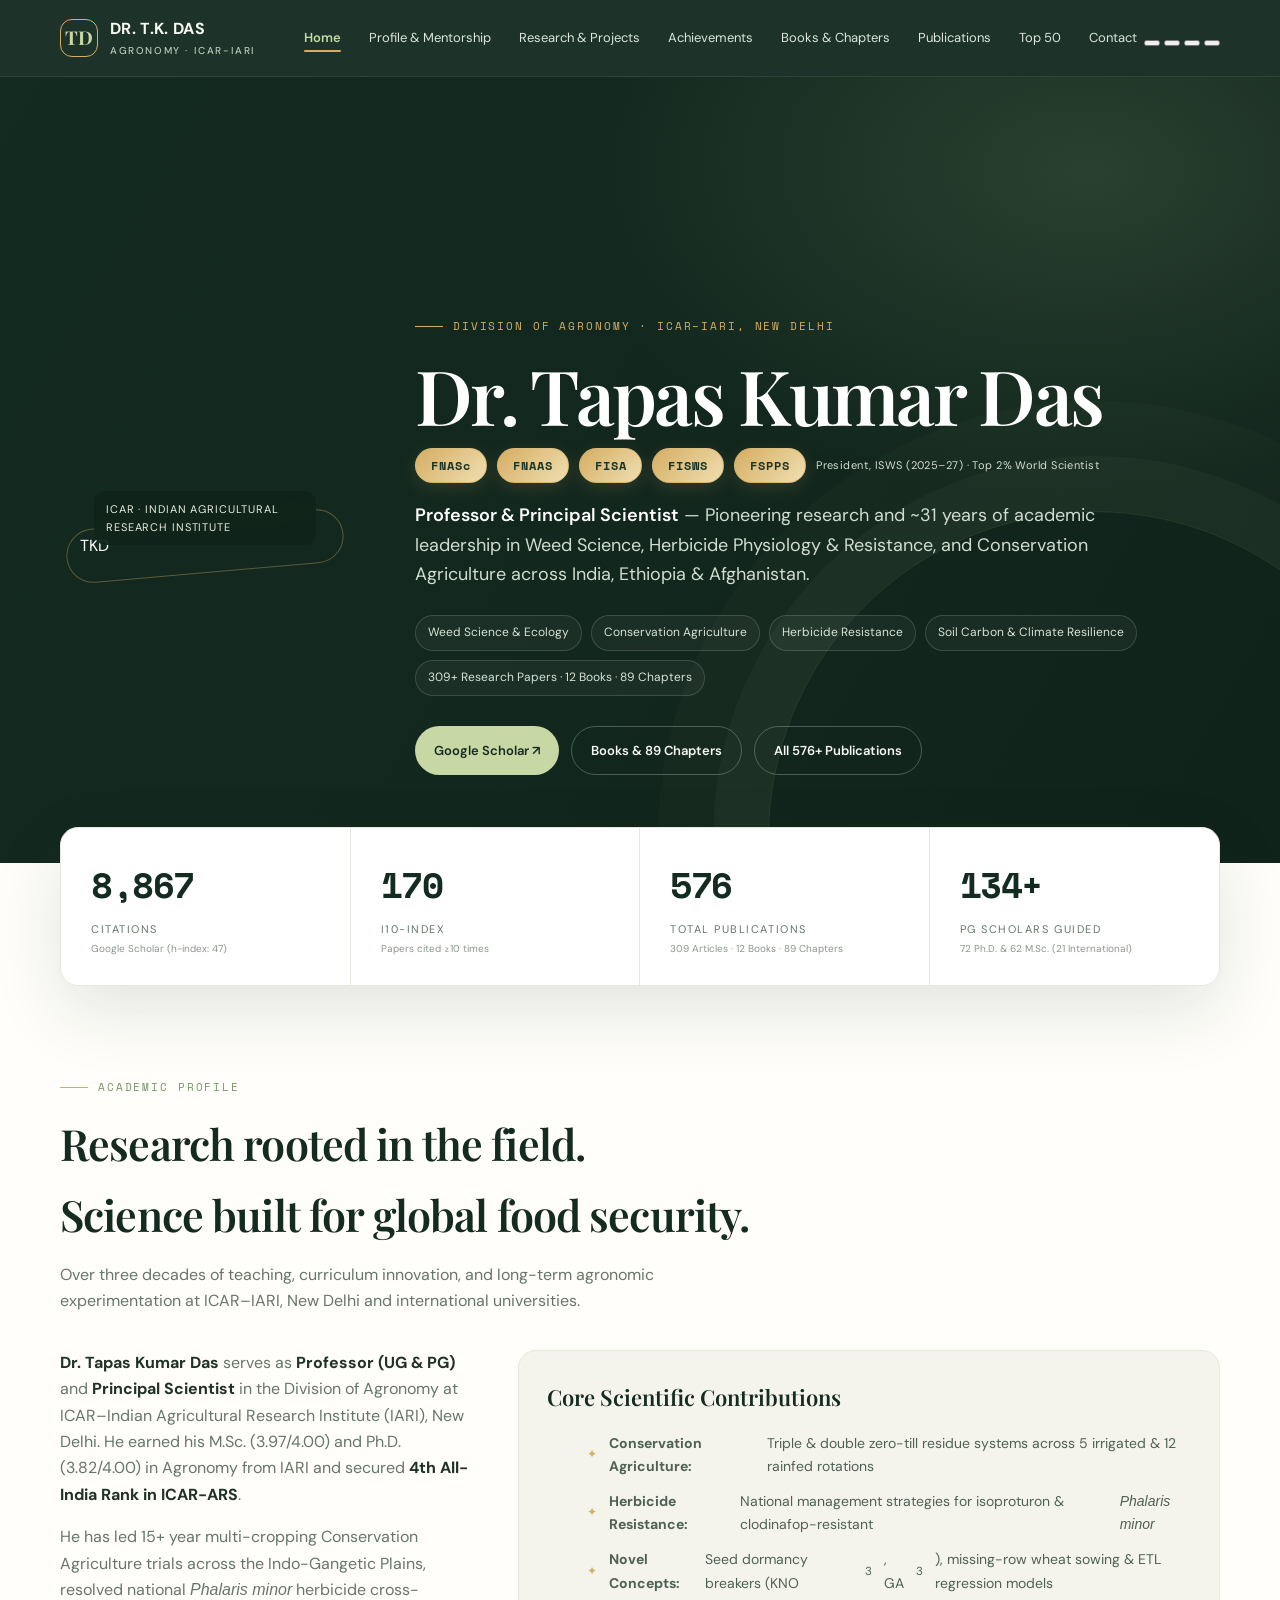
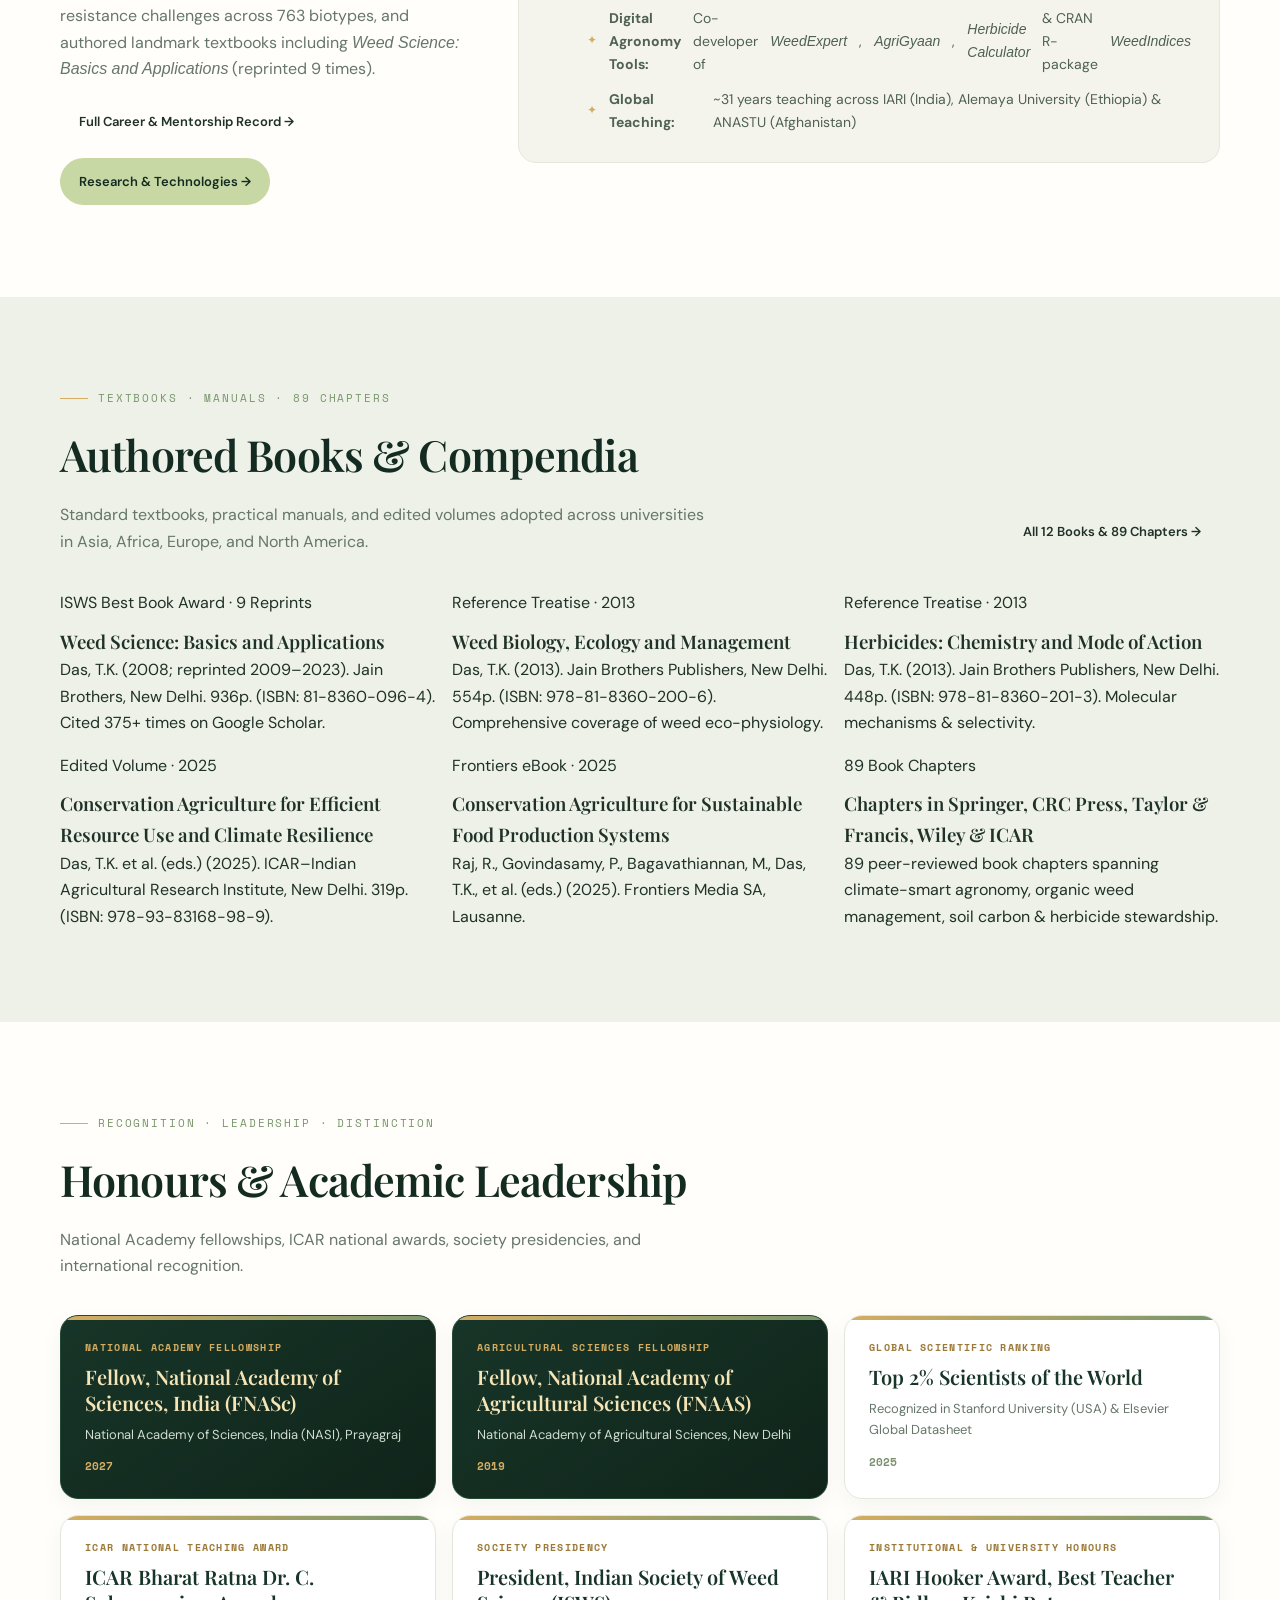
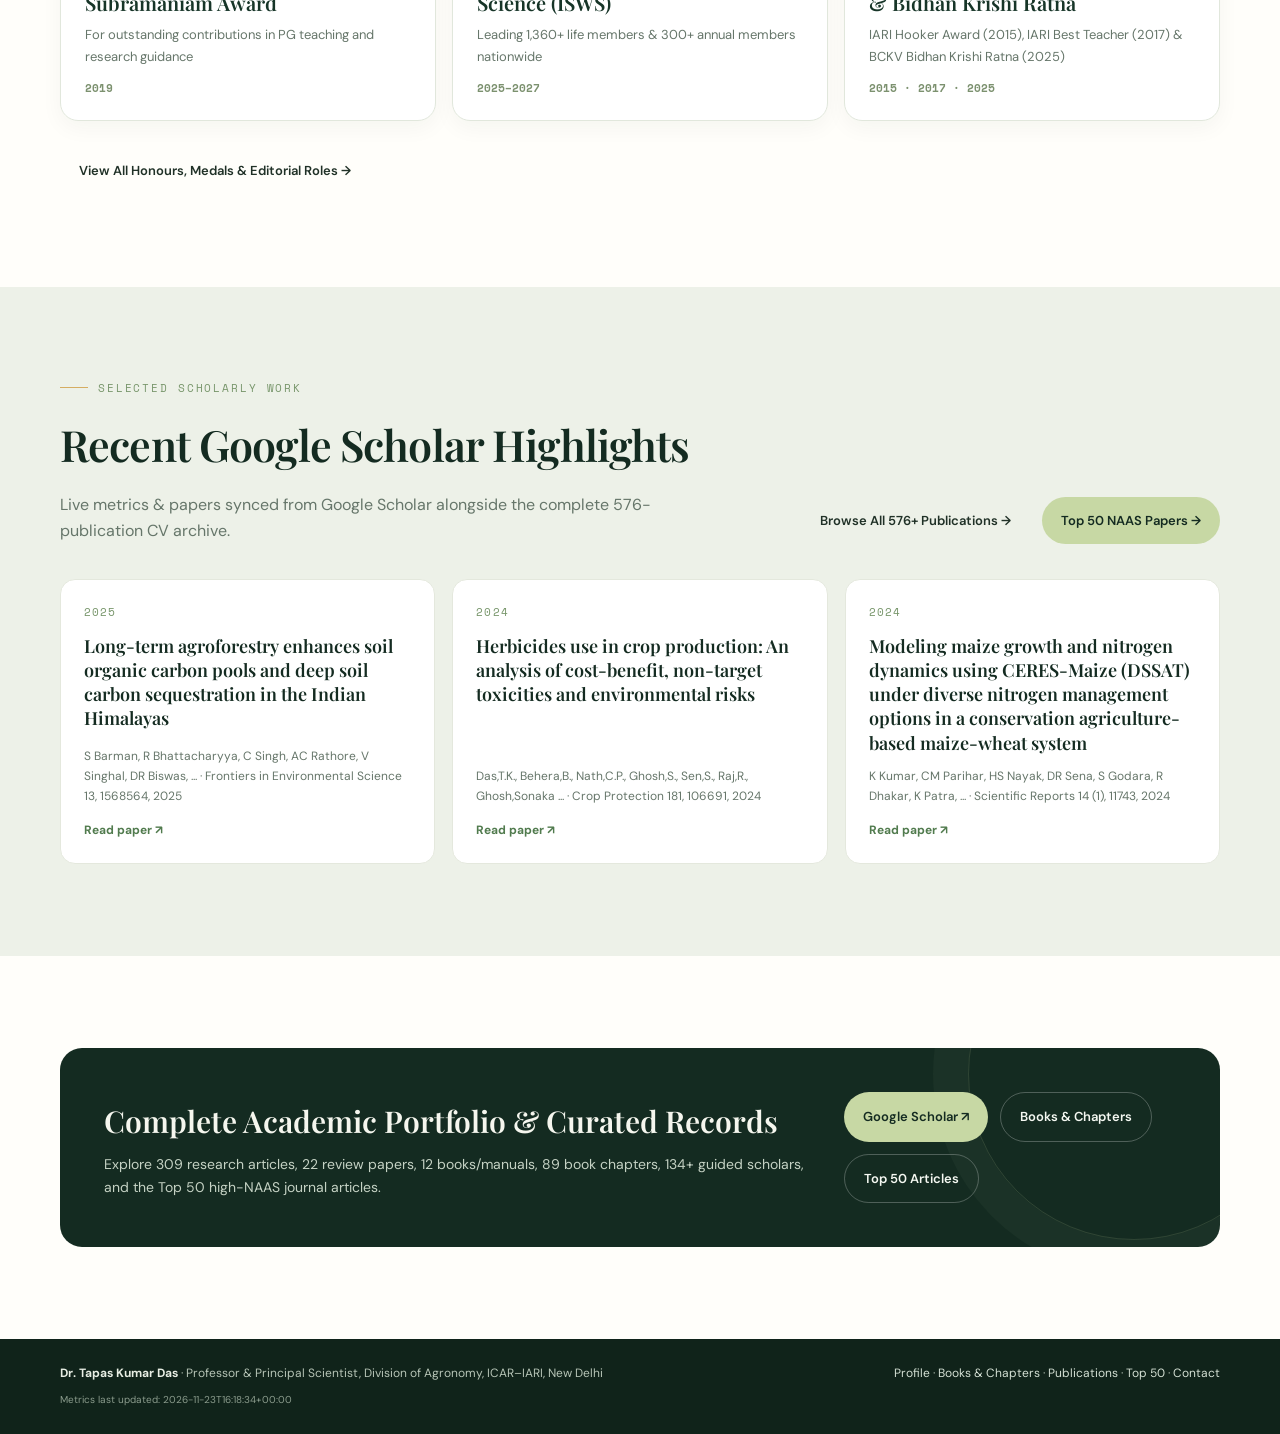
==== commit 7eae7b60: "Add files via upload" ====
--- a/index.html
+++ b/index.html
@@ -3,9 +3,9 @@
 <head>
 <meta charset="UTF-8">
 <meta name="viewport" content="width=device-width, initial-scale=1.0">
-<meta name="theme-color" content="#132b20">
-<meta name="description" content="Academic profile of Dr. T.K. Das, Principal Scientist, Division of Agronomy, ICAR-IARI, New Delhi. Research in weed science, conservation agriculture and herbicide management.">
-<title>Dr. T.K. Das | Agronomy & Weed Science</title>
+<meta name="theme-color" content="#142b21">
+<meta name="description" content="Academic portfolio of Dr. Tapas Kumar Das (FNASc, FNAAS), Professor & Principal Scientist, Division of Agronomy, ICAR-IARI, New Delhi.">
+<title>Dr. Tapas Kumar Das | Professor & Principal Scientist · ICAR-IARI</title>
 <link rel="preconnect" href="https://fonts.googleapis.com">
 <link rel="preconnect" href="https://fonts.gstatic.com" crossorigin>
 <link href="https://fonts.googleapis.com/css2?family=DM+Sans:wght@400;500;600;700&family=Playfair+Display:wght@500;600;700&family=Space+Mono:wght@400;700&display=swap" rel="stylesheet">
@@ -13,66 +13,85 @@
 </head>
 <body>
 <nav class="nav"><div class="wrap nav-inner">
-<a class="brand" href="index.html"><span class="brand-mark">TD</span><span>T.K. DAS<small>AGRONOMY · IARI</small></span></a>
-<button class="menu-btn" id="menuBtn" aria-label="Open navigation">☰</button>
-<ul class="nav-links" id="navLinks">
+  <a class="brand" href="index.html"><span class="brand-mark">TD</span><span>DR. T.K. DAS<small>AGRONOMY · ICAR-IARI</small></span></a>
+  <button class="menu-btn" id="menuBtn" aria-label="Open navigation" aria-expanded="false">☰</button>
+  <ul class="nav-links" id="navLinks">
   <li><a href="index.html" class="active">Home</a></li>
-  <li><a href="about.html">Profile</a></li>
-  <li><a href="research.html">Research</a></li>
+  <li><a href="about.html">Profile & Mentorship</a></li>
+  <li><a href="research.html">Research & Projects</a></li>
   <li><a href="achievements.html">Achievements</a></li>
+  <li><a href="books.html">Books & Chapters</a></li>
   <li><a href="publications.html">Publications</a></li>
   <li><a href="top50.html">Top 50</a></li>
   <li><a href="contact.html">Contact</a></li>
-</ul>
+  </ul>
+  <div class="theme-switcher" title="Switch Live Theme">
+    <button class="theme-dot active" data-t="emerald" aria-label="Emerald Agron Theme"></button>
+    <button class="theme-dot" data-t="royal" aria-label="Academic Royal Theme"></button>
+    <button class="theme-dot" data-t="midnight" aria-label="Midnight Dark Theme"></button>
+    <button class="theme-dot" data-t="terracotta" aria-label="Terracotta Harvest Theme"></button>
+  </div>
 </div></nav>
 
-<header class="hero" id="home"><div class="wrap hero-grid">
-<div class="portrait-wrap">
-  <img class="portrait" src="https://www.iari.res.in/sci_db/photo/10499.jpg" alt="Portrait of Dr. T.K. Das" width="250" height="290">
-  <div class="portrait-caption">ICAR · Indian Agricultural Research Institute</div>
-</div>
-<div class="hero-content">
-  <div class="eyebrow">Division of Agronomy · New Delhi</div>
-  <h1>Dr. T.K. Das</h1>
-  <div class="fellow-badges">
-    <span class="fellow-badge">FNASc</span>
-    <span class="fellow-badge">FNAAS</span>
-    <span class="fellow-note">Fellow of National Academies</span>
-  </div>
-  <p class="hero-sub"><strong>Principal Scientist &amp; Professor</strong> — Weed Science, Conservation Agriculture and Herbicide Management.</p>
-  <div class="hero-tags">
-    <span>Weed Science</span>
-    <span>Conservation Agriculture</span>
-    <span>Herbicide Management</span>
-  </div>
-  <div class="actions">
-    <a class="btn btn-primary" href="https://scholar.google.co.in/citations?user=wfz2In0AAAAJ" target="_blank" rel="noopener">Google Scholar ↗</a>
-    <a class="btn btn-outline" href="research.html">Explore Research</a>
-  </div>
-</div>
-</div></header>
+<header class="hero" id="home">
+  <canvas id="heroCanvas"></canvas>
+  <div class="wrap hero-grid">
+    <div class="portrait-wrap" id="portraitWrap">
+      <img class="portrait"
+           src="https://scholar.googleusercontent.com/citations?view_op=medium_photo&user=wfz2In0AAAAJ"
+           onerror="this.onerror=null;this.src='https://www.iari.res.in/sci_db/photo/10499.jpg';this.onerror=function(){this.outerHTML='<div class=portrait-fallback><span>TKD</span></div>';};"
+           alt="Portrait of Dr. Tapas Kumar Das" width="250" height="285">
+      <div class="portrait-caption">ICAR · Indian Agricultural Research Institute</div>
+    </div>
+    <div class="hero-content">
+      <div class="eyebrow">Division of Agronomy · ICAR–IARI, New Delhi</div>
+      <h1>Dr. Tapas Kumar Das</h1>
+      <div class="fellow-badges">
+        <span class="fellow-badge">FNASc</span>
+        <span class="fellow-badge">FNAAS</span>
+        <span class="fellow-badge">FISA</span>
+        <span class="fellow-badge">FISWS</span>
+        <span class="fellow-badge">FSPPS</span>
+        <span class="fellow-note">President, ISWS (2025–27) · Top 2% World Scientist</span>
+      </div>
+      <p class="hero-sub"><strong>Professor &amp; Principal Scientist</strong> — Pioneering research and ~31 years of academic leadership in Weed Science, Herbicide Physiology &amp; Resistance, and Conservation Agriculture across India, Ethiopia &amp; Afghanistan.</p>
+      <div class="hero-tags">
+        <span>Weed Science &amp; Ecology</span>
+        <span>Conservation Agriculture</span>
+        <span>Herbicide Resistance</span>
+        <span>Soil Carbon &amp; Climate Resilience</span>
+        <span>309+ Research Papers · 12 Books · 89 Chapters</span>
+      </div>
+      <div class="actions">
+        <a class="btn btn-primary" href="https://scholar.google.co.in/citations?user=wfz2In0AAAAJ" target="_blank" rel="noopener">Google Scholar ↗</a>
+        <a class="btn btn-outline" href="books.html">Books &amp; 89 Chapters</a>
+        <a class="btn btn-outline" href="publications.html">All 576+ Publications</a>
+      </div>
+    </div>
+  </div>
+</header>
 
 <div class="wrap metrics" id="impact">
   <div class="metric-grid">
     <div class="metric">
-      <div class="metric-num" id="scholar-citations">8,860</div>
+      <div class="metric-num" id="scholar-citations" data-count="8867">8,867</div>
       <div class="metric-label">Citations</div>
-      <div class="metric-note">Google Scholar</div>
-    </div>
-    <div class="metric">
-      <div class="metric-num" id="scholar-hindex">47</div>
-      <div class="metric-label">h-index</div>
-      <div class="metric-note">Research impact</div>
-    </div>
-    <div class="metric">
-      <div class="metric-num" id="scholar-i10">170</div>
+      <div class="metric-note">Google Scholar (h-index: 47)</div>
+    </div>
+    <div class="metric">
+      <div class="metric-num" id="scholar-i10" data-count="170">170</div>
       <div class="metric-label">i10-index</div>
-      <div class="metric-note">Publications cited ≥10</div>
-    </div>
-    <div class="metric">
-      <div class="metric-num" id="scholar-pubs">300+</div>
-      <div class="metric-label">Publications</div>
-      <div class="metric-note">Books &amp; research papers</div>
+      <div class="metric-note">Papers cited ≥10 times</div>
+    </div>
+    <div class="metric">
+      <div class="metric-num" data-count="576">576</div>
+      <div class="metric-label">Total Publications</div>
+      <div class="metric-note">309 Articles · 12 Books · 89 Chapters</div>
+    </div>
+    <div class="metric">
+      <div class="metric-num" data-count="134+">134+</div>
+      <div class="metric-label">PG Scholars Guided</div>
+      <div class="metric-note">72 Ph.D. &amp; 62 M.Sc. (21 International)</div>
     </div>
   </div>
 </div>
@@ -81,54 +100,83 @@
   <div class="wrap">
     <div class="section-head">
       <div class="eyebrow">Academic profile</div>
-      <h2>Research rooted in the field.<br>Ideas built for the future.</h2>
-      <p>Advancing sustainable crop production through weed science, conservation agriculture and sustainable cropping systems.</p>
+      <h2>Research rooted in the field.<br>Science built for global food security.</h2>
+      <p>Over three decades of teaching, curriculum innovation, and long-term agronomic experimentation at ICAR–IARI, New Delhi and international universities.</p>
     </div>
     <div class="about-grid">
       <div class="about-copy">
-        <p>Dr. T.K. Das is Principal Scientist and Professor in the Division of Agronomy at ICAR–Indian Agricultural Research Institute (IARI), New Delhi. His work focuses on weed science, conservation agriculture and herbicide management for major cropping systems of India.</p>
-        <p>He has led long-term field experiments on residue management, tillage, herbicides and integrated weed management, contributing to resilient production systems, resource conservation and sustainable agricultural practices.</p>
-        <p><a class="btn btn-primary" href="about.html" style="margin-top:8px">Full profile →</a></p>
+        <p><strong>Dr. Tapas Kumar Das</strong> serves as <strong>Professor (UG &amp; PG)</strong> and <strong>Principal Scientist</strong> in the Division of Agronomy at ICAR–Indian Agricultural Research Institute (IARI), New Delhi. He earned his M.Sc. (3.97/4.00) and Ph.D. (3.82/4.00) in Agronomy from IARI and secured <strong>4th All-India Rank in ICAR-ARS</strong>.</p>
+        <p>He has led 15+ year multi-cropping Conservation Agriculture trials across the Indo-Gangetic Plains, resolved national <em>Phalaris minor</em> herbicide cross-resistance challenges across 763 biotypes, and authored landmark textbooks including <em>Weed Science: Basics and Applications</em> (reprinted 9 times).</p>
+        <div class="actions" style="margin-top:16px">
+          <a class="btn btn-dark" href="about.html">Full Career &amp; Mentorship Record →</a>
+          <a class="btn btn-primary" href="research.html">Research &amp; Technologies →</a>
+        </div>
       </div>
       <div class="focus-panel">
-        <h3>Areas of expertise</h3>
+        <h3>Core Scientific Contributions</h3>
         <ul class="focus-list">
-          <li>Weed Science &amp; Weed Ecology</li>
-          <li>Conservation Agriculture</li>
-          <li>Herbicide Management</li>
-          <li>Sustainable Cropping Systems</li>
-          <li>Integrated Weed Management</li>
+          <li><strong>Conservation Agriculture:</strong> Triple &amp; double zero-till residue systems across 5 irrigated &amp; 12 rainfed rotations</li>
+          <li><strong>Herbicide Resistance:</strong> National management strategies for isoproturon &amp; clodinafop-resistant <em>Phalaris minor</em></li>
+          <li><strong>Novel Concepts:</strong> Seed dormancy breakers (KNO<sub>3</sub>, GA<sub>3</sub>), missing-row wheat sowing &amp; ETL regression models</li>
+          <li><strong>Digital Agronomy Tools:</strong> Co-developer of <em>WeedExpert</em>, <em>AgriGyaan</em>, <em>Herbicide Calculator</em> &amp; CRAN R-package <em>WeedIndices</em></li>
+          <li><strong>Global Teaching:</strong> ~31 years teaching across IARI (India), Alemaya University (Ethiopia) &amp; ANASTU (Afghanistan)</li>
         </ul>
       </div>
     </div>
   </div>
 </section>
 
-<section class="research" id="research">
+<section class="research" id="books-preview">
+  <div class="wrap">
+    <div class="section-head pub-top">
+      <div>
+        <div class="eyebrow">Textbooks · Manuals · 89 Chapters</div>
+        <h2>Authored Books &amp; Compendia</h2>
+        <p>Standard textbooks, practical manuals, and edited volumes adopted across universities in Asia, Africa, Europe, and North America.</p>
+      </div>
+      <a class="btn btn-dark" href="books.html">All 12 Books &amp; 89 Chapters →</a>
+    </div>
+    <div class="research-grid">
+      <div class="book-card">
+        <span class="badge-tag">ISWS Best Book Award · 9 Reprints</span>
+        <h3 style="margin-top:10px">Weed Science: Basics and Applications</h3>
+        <p>Das, T.K. (2008; reprinted 2009–2023). Jain Brothers, New Delhi. 936p. (ISBN: 81-8360-096-4). Cited 375+ times on Google Scholar.</p>
+      </div>
+      <div class="book-card">
+        <span class="badge-tag">Reference Treatise · 2013</span>
+        <h3 style="margin-top:10px">Weed Biology, Ecology and Management</h3>
+        <p>Das, T.K. (2013). Jain Brothers Publishers, New Delhi. 554p. (ISBN: 978-81-8360-200-6). Comprehensive coverage of weed eco-physiology.</p>
+      </div>
+      <div class="book-card">
+        <span class="badge-tag">Reference Treatise · 2013</span>
+        <h3 style="margin-top:10px">Herbicides: Chemistry and Mode of Action</h3>
+        <p>Das, T.K. (2013). Jain Brothers Publishers, New Delhi. 448p. (ISBN: 978-81-8360-201-3). Molecular mechanisms &amp; selectivity.</p>
+      </div>
+      <div class="book-card">
+        <span class="badge-tag">Edited Volume · 2025</span>
+        <h3 style="margin-top:10px">Conservation Agriculture for Efficient Resource Use and Climate Resilience</h3>
+        <p>Das, T.K. et al. (eds.) (2025). ICAR–Indian Agricultural Research Institute, New Delhi. 319p. (ISBN: 978-93-83168-98-9).</p>
+      </div>
+      <div class="book-card">
+        <span class="badge-tag">Frontiers eBook · 2025</span>
+        <h3 style="margin-top:10px">Conservation Agriculture for Sustainable Food Production Systems</h3>
+        <p>Raj, R., Govindasamy, P., Bagavathiannan, M., Das, T.K., et al. (eds.) (2025). Frontiers Media SA, Lausanne.</p>
+      </div>
+      <div class="book-card">
+        <span class="badge-tag">89 Book Chapters</span>
+        <h3 style="margin-top:10px">Chapters in Springer, CRC Press, Taylor &amp; Francis, Wiley &amp; ICAR</h3>
+        <p>89 peer-reviewed book chapters spanning climate-smart agronomy, organic weed management, soil carbon &amp; herbicide stewardship.</p>
+      </div>
+    </div>
+  </div>
+</section>
+
+<section id="achievements-preview">
   <div class="wrap">
     <div class="section-head">
-      <div class="eyebrow">Research themes</div>
-      <h2>Science for sustainable agriculture</h2>
-      <p>Key areas of research and application across modern crop production systems.</p>
-    </div>
-    <div class="research-grid">
-      <div class="research-card"><div class="research-icon">⌁</div><h3>Weed Management</h3><p>Integrated and ecological approaches to manage weeds and reduce crop losses.</p></div>
-      <div class="research-card"><div class="research-icon">◈</div><h3>Conservation Agriculture</h3><p>Crop production systems built around soil health, residue management and reduced disturbance.</p></div>
-      <div class="research-card"><div class="research-icon">⌘</div><h3>Cropping Systems</h3><p>Improving productivity and resilience across major cereal and pulse-based systems of India.</p></div>
-      <div class="research-card"><div class="research-icon">✳</div><h3>Herbicide Stewardship</h3><p>Responsible herbicide use, resistance management and integrated weed-control strategies.</p></div>
-      <div class="research-card"><div class="research-icon">♧</div><h3>Sustainable Cropping</h3><p>Improving productivity while strengthening environmental performance and resilience.</p></div>
-      <div class="research-card"><div class="research-icon">◎</div><h3>Field Research &amp; Extension</h3><p>Translating research outcomes into practical technologies and farmer-focused solutions.</p></div>
-    </div>
-    <p style="margin-top:28px"><a class="btn btn-outline" href="research.html" style="border-color:var(--forest);color:var(--forest)">View research focus →</a></p>
-  </div>
-</section>
-
-<section class="achievement-section" id="achievements-preview">
-  <div class="wrap">
-    <div class="section-head">
-      <div class="eyebrow">Recognition · leadership</div>
-      <h2>Honours &amp; academic leadership</h2>
-      <p>National fellowships, awards and professional leadership in weed science and agronomy.</p>
+      <div class="eyebrow">Recognition · Leadership · Distinction</div>
+      <h2>Honours &amp; Academic Leadership</h2>
+      <p>National Academy fellowships, ICAR national awards, society presidencies, and international recognition.</p>
     </div>
     <div class="achievement-grid">
       <div class="achievement-card featured">
@@ -144,59 +192,82 @@
         <div class="achievement-year">2019</div>
       </div>
       <div class="achievement-card">
-        <div class="achievement-kicker">Global recognition</div>
+        <div class="achievement-kicker">Global Scientific Ranking</div>
         <h3>Top 2% Scientists of the World</h3>
-        <p>Recognition listed by Stanford University (USA) &amp; Elsevier data sheet</p>
+        <p>Recognized in Stanford University (USA) &amp; Elsevier Global Datasheet</p>
         <div class="achievement-year">2025</div>
       </div>
-    </div>
-    <p style="margin-top:24px"><a class="btn btn-primary" href="achievements.html">All achievements →</a></p>
-  </div>
-</section>
-
-<section class="pub-section" id="publications">
+      <div class="achievement-card">
+        <div class="achievement-kicker">ICAR National Teaching Award</div>
+        <h3>ICAR Bharat Ratna Dr. C. Subramaniam Award</h3>
+        <p>For outstanding contributions in PG teaching and research guidance</p>
+        <div class="achievement-year">2019</div>
+      </div>
+      <div class="achievement-card">
+        <div class="achievement-kicker">Society Presidency</div>
+        <h3>President, Indian Society of Weed Science (ISWS)</h3>
+        <p>Leading 1,360+ life members &amp; 300+ annual members nationwide</p>
+        <div class="achievement-year">2025–2027</div>
+      </div>
+      <div class="achievement-card">
+        <div class="achievement-kicker">Institutional &amp; University Honours</div>
+        <h3>IARI Hooker Award, Best Teacher &amp; Bidhan Krishi Ratna</h3>
+        <p>IARI Hooker Award (2015), IARI Best Teacher (2017) &amp; BCKV Bidhan Krishi Ratna (2025)</p>
+        <div class="achievement-year">2015 · 2017 · 2025</div>
+      </div>
+    </div>
+    <p style="margin-top:26px"><a class="btn btn-dark" href="achievements.html">View All Honours, Medals &amp; Editorial Roles →</a></p>
+  </div>
+</section>
+
+<section class="research" id="publications">
   <div class="wrap">
     <div class="section-head pub-top">
       <div>
-        <div class="eyebrow">Selected scholarly work</div>
-        <h2>Recent publications</h2>
-        <p>Selected papers from the Google Scholar profile (auto-updated daily).</p>
-      </div>
-      <a class="btn btn-primary" href="publications.html">All publications →</a>
-    </div>
-    <div class="pub-list" id="latest-publications">
-      <div class="empty-pubs">Publication list is being loaded. Visit Google Scholar for the complete record.</div>
-    </div>
-  </div>
-</section>
-
-<section class="contact">
+        <div class="eyebrow">Selected Scholarly Work</div>
+        <h2>Recent Google Scholar Highlights</h2>
+        <p>Live metrics &amp; papers synced from Google Scholar alongside the complete 576-publication CV archive.</p>
+      </div>
+      <div class="actions">
+        <a class="btn btn-dark" href="publications.html">Browse All 576+ Publications →</a>
+        <a class="btn btn-primary" href="top50.html">Top 50 NAAS Papers →</a>
+      </div>
+    </div>
+    <div class="pub-list" id="latest-publications"></div>
+  </div>
+</section>
+
+<section>
   <div class="wrap">
     <div class="contact-box">
       <div>
-        <h2>Explore the research</h2>
-        <p>Visit the Google Scholar profile for publications, citations and research contributions. Top 50 curated articles are listed on a dedicated page.</p>
-      </div>
-      <div class="actions" style="flex-direction:column;gap:10px">
-        <a class="btn btn-primary" href="https://scholar.google.co.in/citations?user=wfz2In0AAAAJ" target="_blank" rel="noopener">Open Google Scholar ↗</a>
-        <a class="btn btn-outline" href="top50.html">View Top 50 Articles</a>
-      </div>
-    </div>
-  </div>
-</section>
+        <h2>Complete Academic Portfolio &amp; Curated Records</h2>
+        <p>Explore 309 research articles, 22 review papers, 12 books/manuals, 89 book chapters, 134+ guided scholars, and the Top 50 high-NAAS journal articles.</p>
+      </div>
+      <div class="actions">
+        <a class="btn btn-primary" href="https://scholar.google.co.in/citations?user=wfz2In0AAAAJ" target="_blank" rel="noopener">Google Scholar ↗</a>
+        <a class="btn btn-outline" href="books.html">Books &amp; Chapters</a>
+        <a class="btn btn-outline" href="top50.html">Top 50 Articles</a>
+      </div>
+    </div>
+  </div>
+</section>
+
 
 <footer class="footer">
   <div class="wrap footer-inner">
-    <div><strong>Dr. T.K. Das</strong> · Division of Agronomy, ICAR-IARI, New Delhi</div>
+    <div><strong>Dr. Tapas Kumar Das</strong> · Professor &amp; Principal Scientist, Division of Agronomy, ICAR–IARI, New Delhi</div>
     <div>
       <a href="about.html">Profile</a> ·
+      <a href="books.html">Books &amp; Chapters</a> ·
       <a href="publications.html">Publications</a> ·
       <a href="top50.html">Top 50</a> ·
       <a href="contact.html">Contact</a>
     </div>
   </div>
-  <div class="wrap update-note" id="dataUpdated">Metrics shown from the last available local data snapshot.</div>
+  <div class="wrap update-note" id="dataUpdated">Google Scholar &amp; Complete Academic CV Archive · Updated 2026.</div>
 </footer>
+<script src="assets/biodata_archive.js"></script>
 <script src="assets/site.js"></script>
 </body>
 </html>
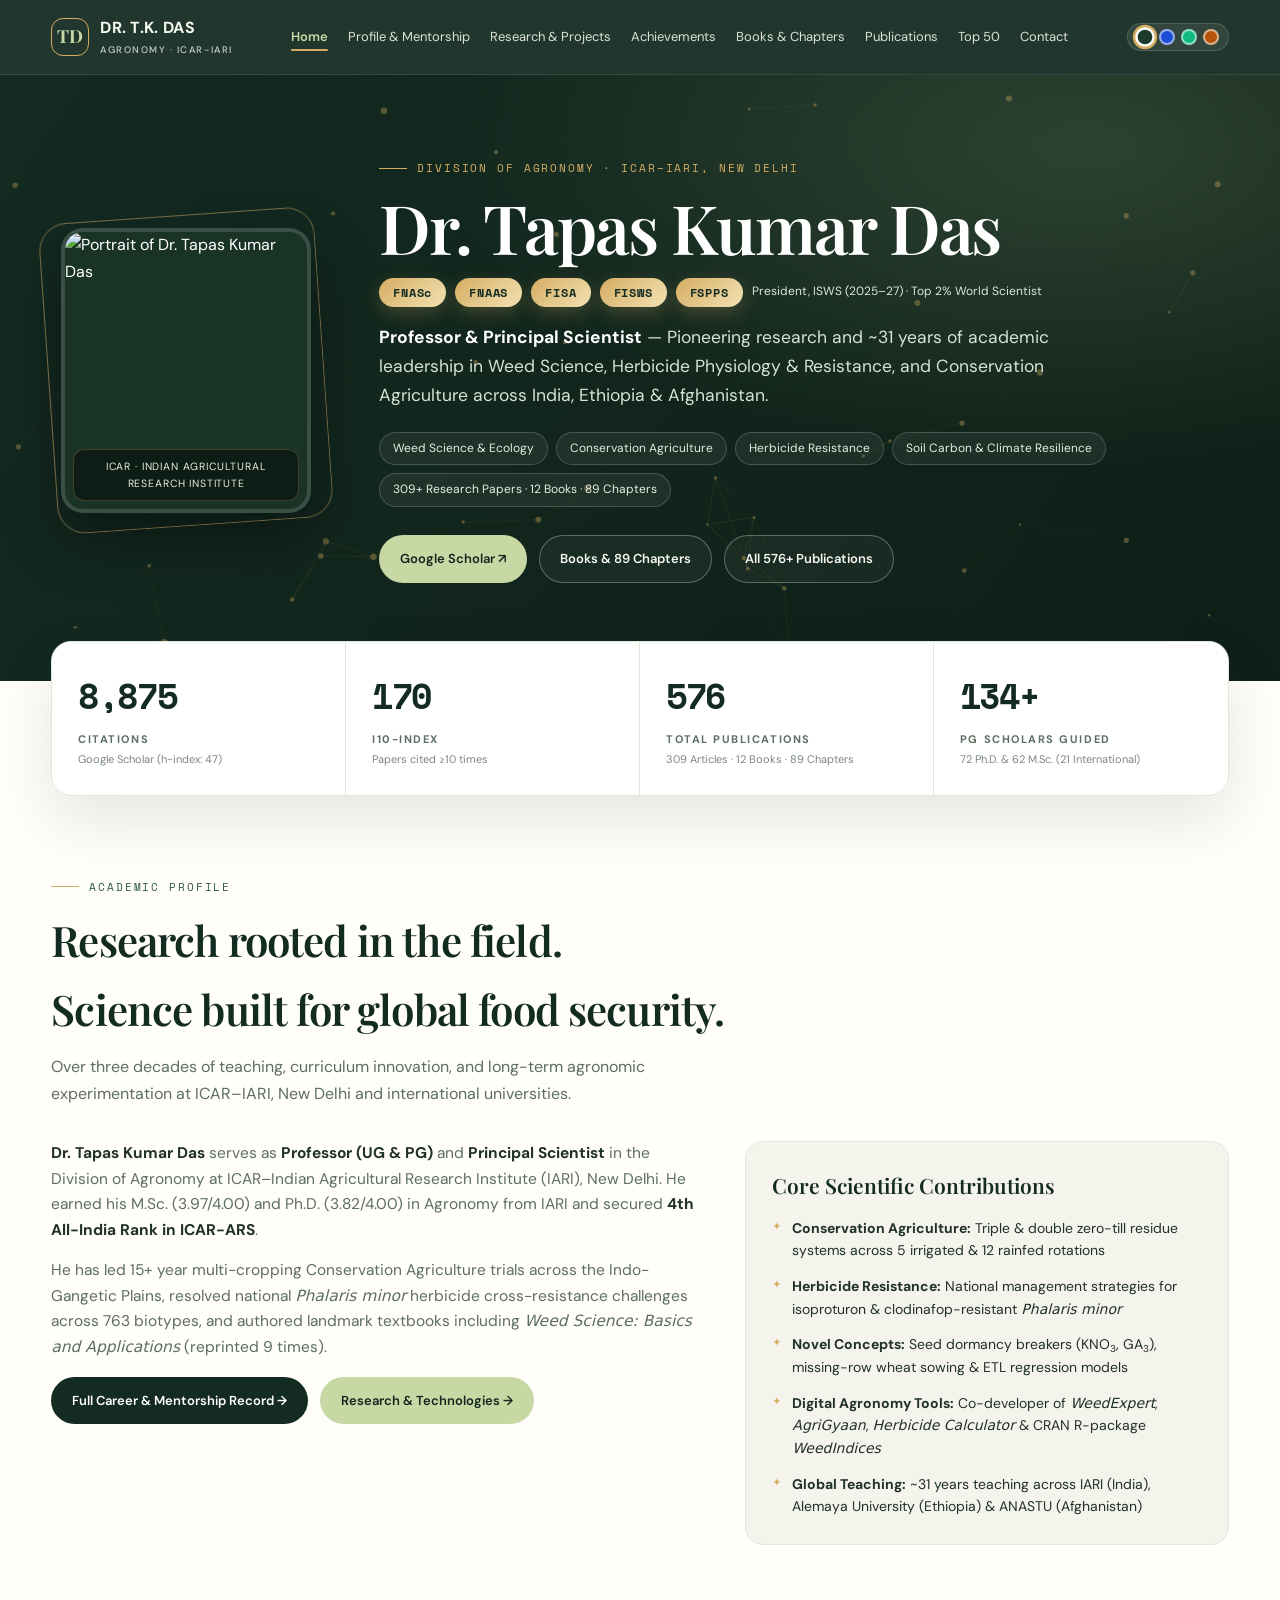
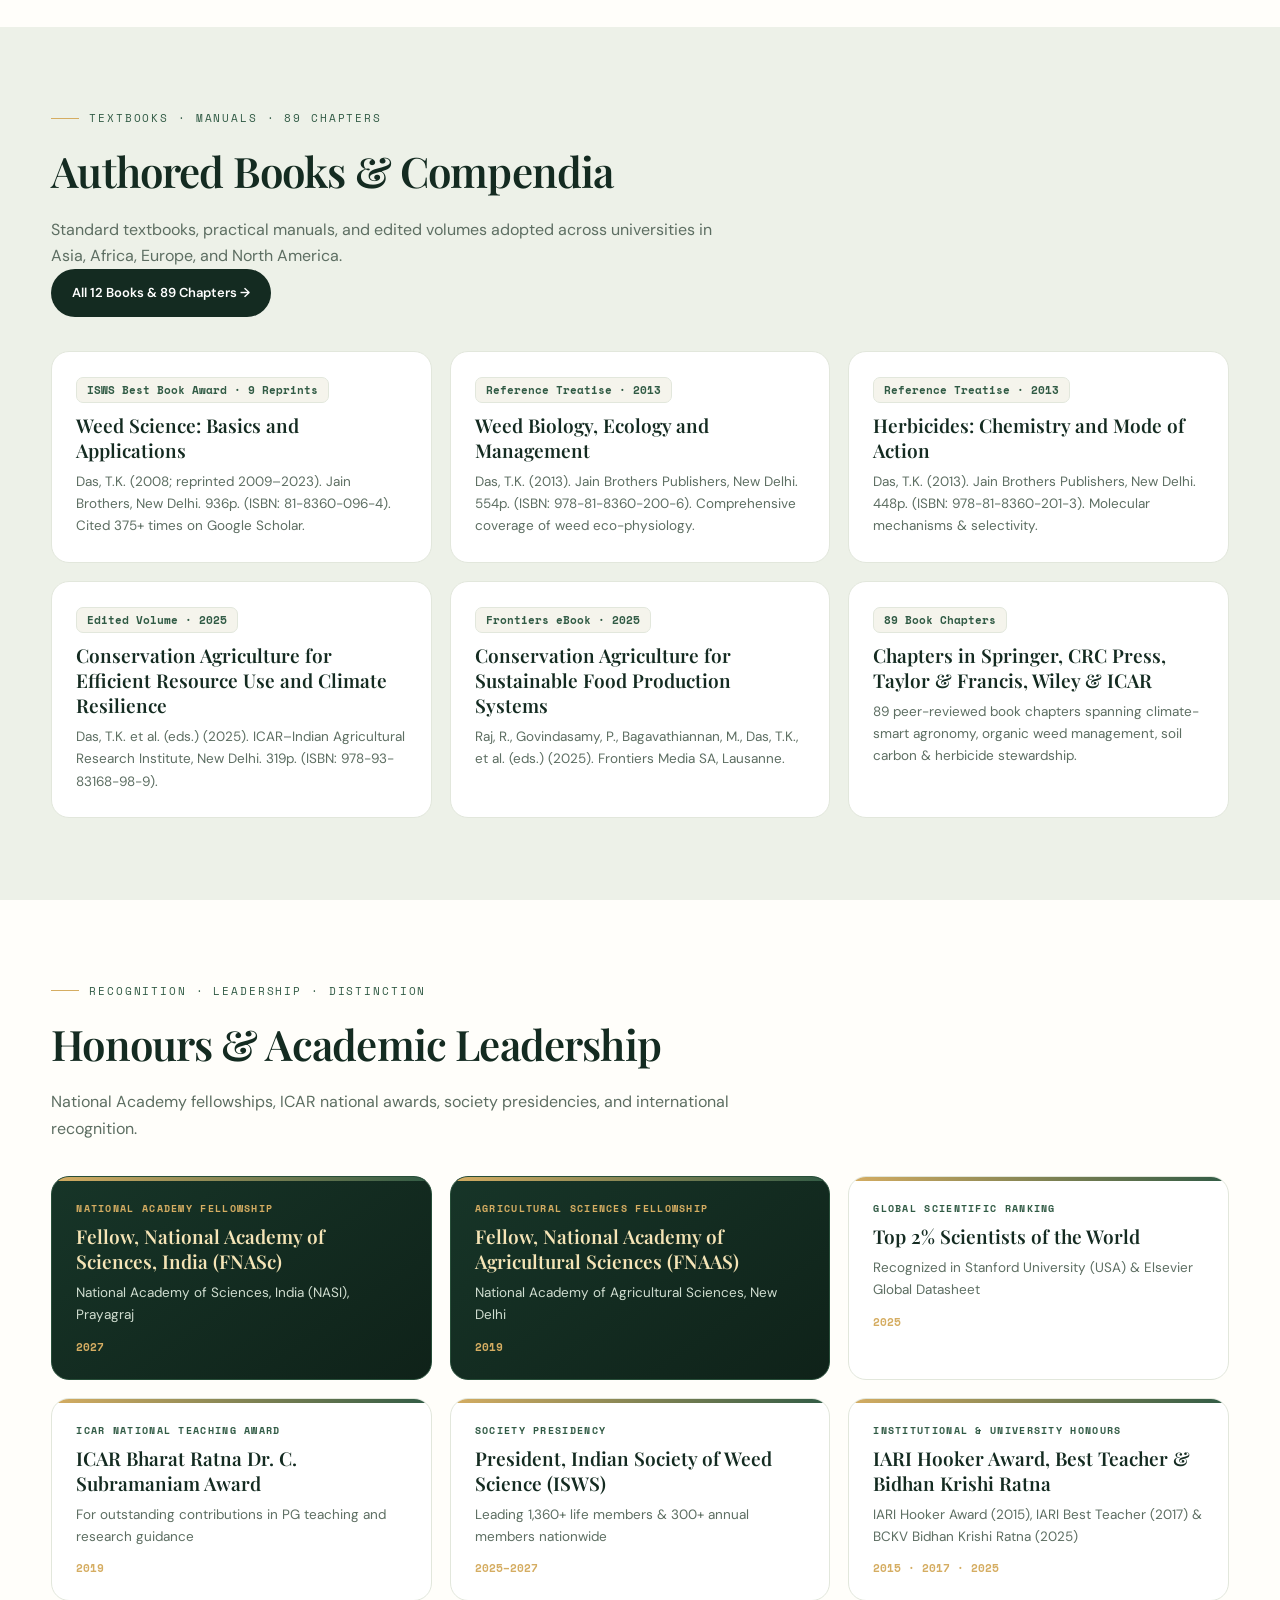
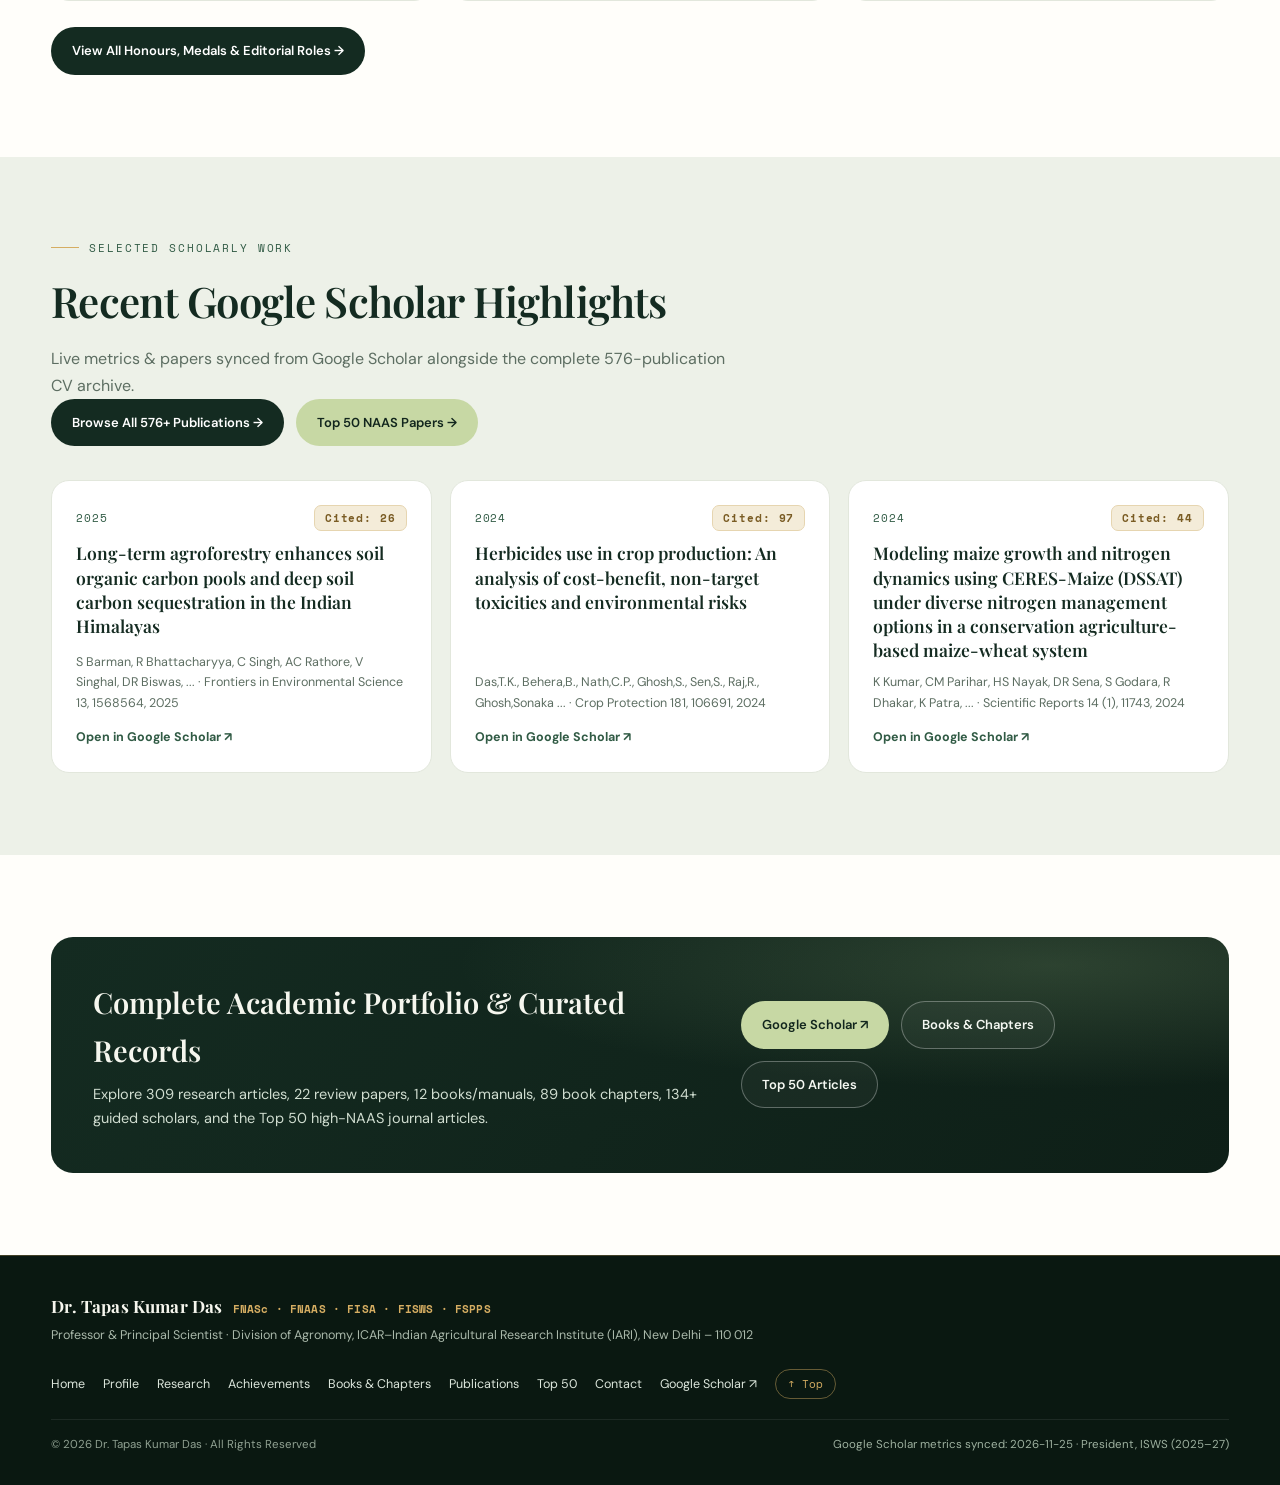
==== commit 6ee660a1: "Update index.html" ====
--- a/index.html
+++ b/index.html
@@ -38,9 +38,10 @@
   <div class="wrap hero-grid">
     <div class="portrait-wrap" id="portraitWrap">
       <img class="portrait"
-           src="https://scholar.googleusercontent.com/citations?view_op=medium_photo&user=wfz2In0AAAAJ"
-           onerror="this.onerror=null;this.src='https://www.iari.res.in/sci_db/photo/10499.jpg';this.onerror=function(){this.outerHTML='<div class=portrait-fallback><span>TKD</span></div>';};"
-           alt="Portrait of Dr. Tapas Kumar Das" width="250" height="285">
+     src="https://scholar.googleusercontent.com/citations?view_op=medium_photo&user=wfz2In0AAAAJ"
+     alt="Portrait of Dr. Tapas Kumar Das"
+     width="250"
+     height="285">
       <div class="portrait-caption">ICAR · Indian Agricultural Research Institute</div>
     </div>
     <div class="hero-content">
--- a/assets/site.css
+++ b/assets/site.css
@@ -1,491 +1,521 @@
-
-:root{--forest:#142b21;--forest2:#1d3b2c;--leaf:#78966b;--lime:#c7d8a4;--gold:#d5ad62;--cream:#f5f4ec;--paper:#fffefa;--ink:#203127;--muted:#66766a;--line:#e4e8dd;--shadow:0 24px 70px rgba(20,43,33,.12);}
-*{box-sizing:border-box;margin:0}html{scroll-behavior:smooth;scroll-padding-top:90px}body{font-family:'DM Sans',sans-serif;color:var(--ink);background:var(--paper);line-height:1.65}a{color:inherit;text-decoration:none}.wrap{width:min(1160px,91%);margin:auto}
-.nav{position:sticky;top:0;z-index:50;background:rgba(20,43,33,.96);backdrop-filter:blur(14px);color:#f7f8f1;border-bottom:1px solid rgba(255,255,255,.08)}.nav-inner{height:76px;display:flex;align-items:center;justify-content:space-between}.brand{display:flex;align-items:center;gap:12px;font-weight:700;letter-spacing:.02em}.brand-mark{width:38px;height:38px;border:1px solid var(--gold);border-radius:12px;display:grid;place-items:center;color:var(--lime);font-family:'Playfair Display',serif;font-size:19px}.brand small{display:block;font-size:10px;letter-spacing:.16em;color:#b9c9b7;font-weight:500;margin-top:1px}.nav-links{display:flex;align-items:center;gap:28px;list-style:none;font-size:13px;color:#dce6dc}.nav-links a:hover{color:var(--lime)}.nav-cta{border:1px solid rgba(213,173,98,.6);border-radius:999px;padding:10px 17px;color:#f4e5bd!important}.menu-btn{display:none;border:0;background:none;color:white;font-size:25px}
-.hero{position:relative;overflow:hidden;background:radial-gradient(ellipse at 85% 12%,rgba(120,150,107,.23),transparent 34%),linear-gradient(120deg,var(--forest),#10231b);color:white;padding:82px 0 88px}.hero:after{content:"";position:absolute;right:-140px;bottom:-300px;width:650px;height:650px;border:1px solid rgba(199,216,164,.12);border-radius:50%;box-shadow:0 0 0 55px rgba(199,216,164,.035),0 0 0 110px rgba(199,216,164,.025);pointer-events:none}.hero-grid{position:relative;z-index:1;display:grid;grid-template-columns:290px 1fr;gap:65px;align-items:center}.portrait-wrap{position:relative;width:250px;margin:auto}.portrait-wrap:before{content:"";position:absolute;inset:-14px;border:1px solid rgba(213,173,98,.38);border-radius:28px;transform:rotate(-5deg)}.portrait{display:block;width:250px;height:290px;object-fit:cover;object-position:top;border-radius:22px;border:5px solid rgba(255,255,255,.09);box-shadow:0 20px 55px rgba(0,0,0,.3)}.portrait-caption{position:absolute;bottom:14px;left:14px;right:14px;border-radius:12px;background:rgba(17,35,26,.86);padding:9px 12px;font-size:11px;letter-spacing:.08em;color:#e7eedf;text-transform:uppercase;backdrop-filter:blur(8px)}.eyebrow{font-family:'Space Mono',monospace;text-transform:uppercase;letter-spacing:.17em;font-size:11px;color:var(--gold);display:flex;align-items:center;gap:10px}.eyebrow:before{content:"";height:1px;width:28px;background:var(--gold)}h1,h2,h3{font-family:'Playfair Display',serif;font-weight:600}h1{font-size:clamp(42px,6vw,76px);line-height:1.07;letter-spacing:-.035em;margin:18px 0 15px}.hero-sub{font-size:18px;color:#d1ddd0;max-width:730px}.hero-sub strong{color:#fff;font-weight:600}.hero-tags{display:flex;flex-wrap:wrap;gap:9px;margin:25px 0 30px}.hero-tags span{font-size:12px;padding:7px 12px;border:1px solid rgba(255,255,255,.15);border-radius:999px;color:#d8e3d5;background:rgba(255,255,255,.04)}.actions{display:flex;gap:12px;flex-wrap:wrap}.btn{display:inline-flex;align-items:center;gap:9px;padding:13px 19px;border-radius:999px;font-weight:600;font-size:13px;transition:.2s}.btn-primary{background:var(--lime);color:var(--forest)}.btn-primary:hover{transform:translateY(-2px);box-shadow:0 8px 24px rgba(199,216,164,.2)}.btn-outline{border:1px solid rgba(255,255,255,.25);color:#f5f8f2}.btn-outline:hover{border-color:var(--gold);color:var(--gold)}
-.metrics{margin-top:-32px;position:relative;z-index:2}.metric-grid{display:grid;grid-template-columns:repeat(4,1fr);background:white;border:1px solid var(--line);border-radius:18px;box-shadow:var(--shadow);overflow:hidden}.metric{padding:27px 30px;border-right:1px solid var(--line)}.metric:last-child{border-right:0}.metric-num{font-family:'Space Mono',monospace;font-size:clamp(25px,3vw,36px);font-weight:700;color:var(--forest);letter-spacing:-.04em}.metric-label{margin-top:6px;font-size:11px;color:var(--muted);letter-spacing:.14em;text-transform:uppercase}.metric-note{font-size:10px;color:#8a988b;margin-top:3px}
-section{padding:92px 0}.section-head{margin-bottom:35px}.section-head .eyebrow{color:var(--leaf)}.section-head h2{font-size:clamp(30px,4vw,43px);margin:12px 0;color:var(--forest);letter-spacing:-.02em}.section-head p{max-width:650px;color:var(--muted)}.about-grid{display:grid;grid-template-columns:1.15fr .85fr;gap:44px;align-items:start}.about-copy p{color:var(--muted);margin:0 0 16px;font-size:16px}.about-copy strong{color:var(--ink)}.focus-panel{background:var(--cream);border:1px solid var(--line);border-radius:18px;padding:28px}.focus-panel h3{font-size:22px;color:var(--forest);margin-bottom:17px}.focus-list{list-style:none;display:grid;gap:12px}.focus-list li{display:flex;gap:12px;align-items:center;color:#4e6153;font-size:14px}.focus-list li:before{content:"✦";color:var(--gold);font-size:12px}
-.research{background:#edf1e8}.research-grid{display:grid;grid-template-columns:repeat(3,1fr);gap:16px}.research-card{background:white;border:1px solid #e1e8dd;border-radius:16px;padding:24px;transition:transform .2s,box-shadow .2s}.research-card:hover{transform:translateY(-4px);box-shadow:0 14px 35px rgba(20,43,33,.08)}.research-icon{width:43px;height:43px;border-radius:13px;background:#eaf0e2;color:var(--forest);display:grid;place-items:center;font-size:20px;margin-bottom:15px}.research-card h3{font-size:20px;margin-bottom:8px;color:var(--forest)}.research-card p{font-size:13px;color:var(--muted)}
-.pub-section{background:var(--paper)}.pub-top{display:flex;align-items:end;justify-content:space-between;gap:20px}.pub-list{display:grid;grid-template-columns:repeat(3,1fr);gap:17px}.pub-card{background:white;border:1px solid var(--line);border-radius:15px;padding:23px;display:flex;flex-direction:column;min-height:220px}.pub-year{font-family:'Space Mono',monospace;color:var(--leaf);font-size:11px;letter-spacing:.1em;margin-bottom:12px}.pub-card h3{font-size:18px;line-height:1.35;color:var(--forest);margin-bottom:12px}.pub-meta{font-size:12px;color:var(--muted);margin-top:auto}.pub-link{margin-top:14px;font-size:12px;font-weight:700;color:#517b4e}.empty-pubs{grid-column:1/-1;background:white;border:1px dashed #d7dfd2;border-radius:15px;padding:25px;color:var(--muted);font-size:14px}
-.contact{padding:0 0 80px}.contact-box{background:var(--forest);color:#f5f6ee;border-radius:22px;padding:44px;display:flex;align-items:center;justify-content:space-between;gap:24px;overflow:hidden;position:relative}.contact-box:after{content:"";position:absolute;right:-80px;top:-140px;width:330px;height:330px;border:1px solid rgba(199,216,164,.15);border-radius:50%;box-shadow:0 0 0 35px rgba(199,216,164,.04)}.contact-box h2{font-size:30px;margin-bottom:7px}.contact-box p{color:#c5d2c4;font-size:14px}.contact-box .btn{position:relative;z-index:1;white-space:nowrap}.footer{background:#10231a;color:#b6c4b6;padding:25px 0;font-size:12px}.footer-inner{display:flex;justify-content:space-between;gap:15px;flex-wrap:wrap}.footer strong{color:#e8eee4}.update-note{font-size:10px;color:#8b9c8d;margin-top:8px}
-@media(max-width:900px){.hero-grid{grid-template-columns:230px 1fr;gap:38px}.portrait,.portrait-wrap{width:220px}.portrait{height:260px}.research-grid{grid-template-columns:repeat(2,1fr)}.pub-list{grid-template-columns:repeat(2,1fr)}}@media(max-width:700px){.nav-inner{height:66px}.menu-btn{display:block}.nav-links{display:none;position:absolute;left:0;right:0;top:66px;background:var(--forest);padding:18px 5%;flex-direction:column;align-items:flex-start;border-top:1px solid rgba(255,255,255,.1)}.nav-links.open{display:flex;z-index:40}.hero{padding:56px 0 72px}.hero-grid{grid-template-columns:1fr;text-align:center;gap:34px}.portrait-wrap{width:205px}.portrait{width:205px;height:235px}.eyebrow{justify-content:center}.hero-sub{font-size:16px;margin:auto}.hero-tags,.actions{justify-content:center}.metric-grid{grid-template-columns:repeat(2,1fr)}.metric:nth-child(2){border-right:0}.metric:nth-child(-n+2){border-bottom:1px solid var(--line)}.metric{padding:20px}.metric-num{font-size:28px}section{padding:65px 0}.about-grid{grid-template-columns:1fr;gap:25px}.research-grid,.pub-list{grid-template-columns:1fr}.pub-top{align-items:start;flex-direction:column}.contact-box{padding:30px;flex-direction:column;align-items:flex-start}.contact-box h2{font-size:25px}.contact-box .btn{white-space:normal}.footer-inner{flex-direction:column}}
-
-/* Motion enhancement: gentle, premium and accessibility-aware */
-html { scroll-behavior: smooth; }
-.nav { transition: background .35s ease, box-shadow .35s ease; }
-.nav.scrolled { box-shadow: 0 8px 28px rgba(0,0,0,.14); background: rgba(13,30,22,.98); }
-.btn, .research-card, .pub-card, .top50-card, .focus-panel, .metric { transition: transform .28s ease, box-shadow .28s ease, border-color .28s ease, background .28s ease; }
-.reveal { opacity: 1; transform: none; transition: opacity .7s ease, transform .7s cubic-bezier(.2,.7,.2,1); }
-.reveal-ready .reveal:not(.is-visible) { opacity: 0; transform: translateY(22px); }
+/* Dr. T. K. Das — Upgraded Academic Portfolio Stylesheet (4 Live Themes + Motion Polish) */
+:root {
+  --bg: #fffefa;
+  --bg-alt: #edf1e8;
+  --surface: #ffffff;
+  --surface-2: #f5f4ec;
+  --hero-bg: radial-gradient(ellipse at 85% 12%, rgba(120,150,107,.28), transparent 42%), linear-gradient(125deg, #142b21, #0e1f17);
+  --nav-bg: rgba(20, 43, 33, 0.94);
+  --nav-text: #f7f8f1;
+  --forest: #142b21;
+  --forest2: #1d3b2c;
+  --accent: #315b45;
+  --accent-bright: #c7d8a4;
+  --gold: #d5ad62;
+  --ink: #203127;
+  --muted: #5d6e62;
+  --line: #e2e7dc;
+  --shadow: 0 24px 60px rgba(20, 43, 33, 0.11);
+  --shadow-lift: 0 22px 48px rgba(20, 43, 33, 0.16);
+  --ease-out: cubic-bezier(.2, .7, .2, 1);
+  --ease-spring: cubic-bezier(.22, 1, .36, 1);
+}
+
+[data-theme="royal"] {
+  --bg: #f8fafc;
+  --bg-alt: #eef2f7;
+  --surface: #ffffff;
+  --surface-2: #f1f5f9;
+  --hero-bg: radial-gradient(ellipse at 82% 15%, rgba(56,189,248,.22), transparent 45%), linear-gradient(125deg, #0f172a, #1e293b);
+  --nav-bg: rgba(15, 23, 42, 0.95);
+  --nav-text: #f8fafc;
+  --forest: #0f172a;
+  --forest2: #1e3a8a;
+  --accent: #1d4ed8;
+  --accent-bright: #93c5fd;
+  --gold: #eab308;
+  --ink: #0f172a;
+  --muted: #475569;
+  --line: #cbd5e1;
+  --shadow: 0 24px 60px rgba(15, 23, 42, 0.11);
+  --shadow-lift: 0 22px 48px rgba(15, 23, 42, 0.16);
+}
+
+[data-theme="midnight"] {
+  --bg: #0b1310;
+  --bg-alt: #101b17;
+  --surface: #14221c;
+  --surface-2: #192b24;
+  --hero-bg: radial-gradient(ellipse at 80% 10%, rgba(16,185,129,.22), transparent 45%), linear-gradient(130deg, #060d0a, #0f211a);
+  --nav-bg: rgba(8, 16, 13, 0.94);
+  --nav-text: #ecfdf5;
+  --forest: #10b981;
+  --forest2: #059669;
+  --accent: #34d399;
+  --accent-bright: #10b981;
+  --gold: #fbbf24;
+  --ink: #ecfdf5;
+  --muted: #9ca3af;
+  --line: #233830;
+  --shadow: 0 24px 60px rgba(0, 0, 0, 0.45);
+  --shadow-lift: 0 22px 48px rgba(0, 0, 0, 0.6);
+}
+
+[data-theme="terracotta"] {
+  --bg: #fdfbf7;
+  --bg-alt: #f5efe6;
+  --surface: #ffffff;
+  --surface-2: #f7f1e8;
+  --hero-bg: radial-gradient(ellipse at 85% 15%, rgba(217,119,6,.24), transparent 44%), linear-gradient(125deg, #2c1810, #1f110b);
+  --nav-bg: rgba(44, 24, 16, 0.95);
+  --nav-text: #fef3c7;
+  --forest: #3b1f14;
+  --forest2: #78350f;
+  --accent: #b45309;
+  --accent-bright: #fcd34d;
+  --gold: #f59e0b;
+  --ink: #291811;
+  --muted: #6b5348;
+  --line: #e7dcd0;
+  --shadow: 0 24px 60px rgba(44, 24, 16, 0.11);
+  --shadow-lift: 0 22px 48px rgba(44, 24, 16, 0.16);
+}
+
+* { box-sizing: border-box; margin: 0; padding: 0; }
+html { scroll-behavior: smooth; scroll-padding-top: 86px; }
+body {
+  font-family: 'DM Sans', system-ui, -apple-system, sans-serif;
+  color: var(--ink);
+  background: var(--bg);
+  line-height: 1.65;
+  transition: background 0.35s ease, color 0.35s ease;
+  overflow-x: hidden;
+}
+a { color: inherit; text-decoration: none; }
+.wrap { width: min(1180px, 92%); margin: auto; }
+h1, h2, h3, h4 { font-family: 'Playfair Display', Georgia, serif; font-weight: 600; }
+
+/* Navigation & Live Theme Switcher */
+.nav {
+  position: sticky; top: 0; z-index: 80;
+  background: var(--nav-bg);
+  backdrop-filter: blur(16px);
+  color: var(--nav-text);
+  border-bottom: 1px solid rgba(255,255,255,0.09);
+  transition: background 0.35s ease, box-shadow 0.35s ease;
+}
+.nav.scrolled { box-shadow: 0 12px 34px rgba(0,0,0,0.22); }
+.nav-inner {
+  min-height: 74px;
+  display: flex; align-items: center; justify-content: space-between; gap: 14px;
+}
+.brand { display: flex; align-items: center; gap: 11px; font-weight: 700; letter-spacing: .02em; }
+.brand-mark {
+  width: 38px; height: 38px; border: 1px solid var(--gold); border-radius: 12px;
+  display: grid; place-items: center; color: var(--accent-bright);
+  font-family: 'Playfair Display', serif; font-size: 18px;
+  transition: transform 0.35s var(--ease-spring);
+}
+.brand:hover .brand-mark { transform: rotate(-6deg) scale(1.06); }
+.brand small { display: block; font-size: 9.5px; letter-spacing: .16em; opacity: 0.78; font-weight: 500; margin-top: 1px; }
+.nav-links { display: flex; align-items: center; gap: 20px; list-style: none; font-size: 13px; }
+.nav-links a { position: relative; padding: 6px 0; opacity: 0.88; transition: opacity 0.2s, color 0.2s; }
+.nav-links a:hover, .nav-links a.active { opacity: 1; color: var(--accent-bright); font-weight: 600; }
+.nav-links a::after {
+  content: ""; position: absolute; left: 0; right: 0; bottom: 0; height: 2px;
+  background: var(--gold); border-radius: 2px;
+  transform: scaleX(0); transform-origin: left; transition: transform 0.28s var(--ease-out);
+}
+.nav-links a:hover::after, .nav-links a.active::after { transform: scaleX(1); }
+
+.theme-switcher {
+  display: flex; align-items: center; gap: 6px;
+  background: rgba(255,255,255,0.08);
+  border: 1px solid rgba(255,255,255,0.14);
+  padding: 5px 9px; border-radius: 999px;
+}
+.theme-dot {
+  width: 16px; height: 16px; border-radius: 50%; border: 2px solid rgba(255,255,255,0.55);
+  cursor: pointer; transition: transform 0.2s, border-color 0.2s;
+}
+.theme-dot:hover, .theme-dot.active { transform: scale(1.22); border-color: #ffffff; box-shadow: 0 0 0 2px var(--gold); }
+.theme-dot[data-t="emerald"] { background: #1d3b2c; }
+.theme-dot[data-t="royal"] { background: #1d4ed8; }
+.theme-dot[data-t="midnight"] { background: #10b981; }
+.theme-dot[data-t="terracotta"] { background: #b45309; }
+
+.menu-btn { display: none; border: 0; background: none; color: white; font-size: 24px; cursor: pointer; }
+
+/* Hero + Interactive Canvas */
+.hero {
+  position: relative; overflow: hidden;
+  background: var(--hero-bg);
+  color: #ffffff;
+  padding: 84px 0 98px;
+}
+#heroCanvas {
+  position: absolute; inset: 0; width: 100%; height: 100%;
+  pointer-events: none; z-index: 0; opacity: 0.65;
+}
+.hero-grid {
+  position: relative; z-index: 2;
+  display: grid; grid-template-columns: 270px 1fr; gap: 58px; align-items: center;
+}
+.portrait-wrap {
+  position: relative; width: 250px; margin: auto;
+  transform-style: preserve-3d; transition: transform 0.35s var(--ease-spring);
+}
+.portrait-wrap::before {
+  content: ""; position: absolute; inset: -13px;
+  border: 1.5px solid rgba(213, 173, 98, 0.52); border-radius: 28px;
+  transform: rotate(-4deg); transition: transform 0.45s var(--ease-spring);
+}
+.portrait-wrap:hover::before { transform: rotate(-8deg) scale(1.03); }
+.portrait {
+  display: block; width: 250px; height: 285px; object-fit: cover; object-position: top;
+  border-radius: 22px; border: 4px solid rgba(255,255,255,0.14);
+  box-shadow: 0 24px 60px rgba(0,0,0,0.42);
+  background: #1a3327;
+}
+.portrait-fallback {
+  width: 250px; height: 285px; border-radius: 22px;
+  background: linear-gradient(145deg, #1f4030, #10241b);
+  border: 3px solid var(--gold);
+  display: grid; place-items: center; text-align: center; padding: 20px;
+}
+.portrait-fallback span { font-family: 'Playfair Display', serif; font-size: 54px; color: var(--gold); font-weight: 700; }
+.portrait-caption {
+  position: absolute; bottom: 12px; left: 12px; right: 12px;
+  border-radius: 11px; background: rgba(12, 26, 19, 0.88);
+  padding: 8px 11px; font-size: 10.5px; letter-spacing: .08em;
+  color: #e7eedf; text-transform: uppercase; backdrop-filter: blur(8px);
+  border: 1px solid rgba(213, 173, 98, 0.25); text-align: center;
+}
+
+.eyebrow {
+  font-family: 'Space Mono', monospace; text-transform: uppercase;
+  letter-spacing: .17em; font-size: 11px; color: var(--gold);
+  display: flex; align-items: center; gap: 10px;
+}
+.eyebrow::before { content: ""; height: 1px; width: 28px; background: var(--gold); }
+h1 { font-size: clamp(38px, 5.5vw, 68px); line-height: 1.07; letter-spacing: -.03em; margin: 14px 0 14px; }
+.fellow-badges { display: flex; align-items: center; gap: 9px; flex-wrap: wrap; margin: 0 0 16px; }
+.fellow-badge {
+  padding: 6px 14px; border-radius: 999px;
+  background: linear-gradient(135deg, var(--gold), #f3e2b3);
+  color: #162e23; font: 800 11.5px 'Space Mono', monospace; letter-spacing: .07em;
+  box-shadow: 0 6px 18px rgba(213,173,98,0.25);
+  transition: transform 0.25s var(--ease-spring);
+}
+.fellow-badge:hover { transform: translateY(-3px) scale(1.04); }
+.fellow-note { font-size: 12px; color: #dbe6da; }
+.hero-sub { font-size: 17.5px; color: #d6e2d5; max-width: 720px; }
+.hero-sub strong { color: #ffffff; }
+.hero-tags { display: flex; flex-wrap: wrap; gap: 8px; margin: 22px 0 28px; }
+.hero-tags span {
+  font-size: 12px; padding: 6px 13px;
+  border: 1px solid rgba(255,255,255,0.18); border-radius: 999px;
+  color: #e4ede2; background: rgba(255,255,255,0.06);
+  transition: transform 0.25s, border-color 0.25s;
+}
+.hero-tags span:hover { transform: translateY(-2px); border-color: var(--gold); }
+
+.actions { display: flex; gap: 12px; flex-wrap: wrap; }
+.btn {
+  display: inline-flex; align-items: center; gap: 8px;
+  padding: 12px 20px; border-radius: 999px; font-weight: 600; font-size: 13px;
+  cursor: pointer; border: 1px solid transparent;
+  transition: transform 0.28s var(--ease-spring), box-shadow 0.28s, background 0.25s, color 0.25s;
+}
+.btn-primary { background: var(--accent-bright); color: #12261d; }
+.btn-primary:hover { transform: translateY(-3px); box-shadow: 0 12px 26px rgba(0,0,0,0.22); }
+.btn-outline { border-color: rgba(255,255,255,0.3); color: #f5f8f2; background: rgba(255,255,255,0.04); }
+.btn-outline:hover { border-color: var(--gold); color: var(--gold); transform: translateY(-2px); }
+.btn-dark { background: var(--forest); color: #ffffff; }
+[data-theme="midnight"] .btn-dark { background: var(--accent); color: #05140e; }
+.btn-dark:hover { transform: translateY(-2px); box-shadow: var(--shadow); }
+
+/* Metrics Strip */
+.metrics { margin-top: -40px; position: relative; z-index: 5; }
+.metric-grid {
+  display: grid; grid-template-columns: repeat(4, 1fr);
+  background: var(--surface); border: 1px solid var(--line);
+  border-radius: 20px; box-shadow: var(--shadow); overflow: hidden;
+}
+.metric {
+  padding: 26px 26px; border-right: 1px solid var(--line);
+  transition: background 0.25s, transform 0.25s;
+}
+.metric:last-child { border-right: 0; }
+.metric:hover { background: var(--surface-2); }
+.metric-num {
+  font-family: 'Space Mono', monospace; font-size: clamp(24px, 2.8vw, 35px);
+  font-weight: 700; color: var(--forest); letter-spacing: -.04em;
+  font-variant-numeric: tabular-nums;
+}
+.metric-label { margin-top: 5px; font-size: 11px; color: var(--muted); letter-spacing: .14em; text-transform: uppercase; font-weight: 700; }
+.metric-note { font-size: 11px; color: var(--muted); opacity: 0.82; margin-top: 2px; }
+
+/* Sections & Grids */
+section { padding: 82px 0; }
+.page-section { padding: 58px 0 82px; }
+.section-head { margin-bottom: 34px; }
+.section-head .eyebrow { color: var(--accent); }
+.section-head h2 { font-size: clamp(28px, 3.8vw, 42px); margin: 10px 0; color: var(--forest); letter-spacing: -.02em; }
+.section-head p { max-width: 680px; color: var(--muted); }
+
+.page-hero {
+  background: var(--hero-bg); color: #ffffff;
+  padding: 58px 0 50px; position: relative; overflow: hidden;
+}
+.page-hero h1 { font-size: clamp(30px, 4.2vw, 46px); margin: 10px 0 8px; }
+.page-hero p { color: #d0ddd0; max-width: 680px; font-size: 15px; }
+
+.about-grid { display: grid; grid-template-columns: 1.15fr .85fr; gap: 40px; align-items: start; }
+.about-copy p { color: var(--muted); margin-bottom: 15px; font-size: 15.5px; }
+.about-copy strong { color: var(--ink); }
+.focus-panel {
+  background: var(--surface-2); border: 1px solid var(--line);
+  border-radius: 18px; padding: 26px;
+}
+.focus-panel h3 { font-size: 21px; color: var(--forest); margin-bottom: 14px; }
+.focus-list { list-style: none; display: grid; gap: 13px; }
+.focus-list li {
+  position: relative;
+  padding-left: 20px;
+  color: var(--ink);
+  font-size: 14px;
+  line-height: 1.62;
+  display: block;
+}
+.focus-list li::before {
+  content: "✦";
+  position: absolute;
+  left: 0;
+  top: 1px;
+  color: var(--gold);
+  font-size: 11px;
+}
+.focus-list li sub, .focus-list li sup,
+.research-card sub, .research-card sup,
+.book-card sub, .book-card sup {
+  font-size: 0.72em;
+  line-height: 0;
+  position: relative;
+  vertical-align: baseline;
+}
+.focus-list li sub { bottom: -0.22em; }
+.focus-list li sup { top: -0.42em; }
+
+/* Cards */
+.research { background: var(--bg-alt); }
+.research-grid, .achievement-grid { display: grid; grid-template-columns: repeat(3, 1fr); gap: 18px; }
+.research-card, .achievement-card, .pub-card, .book-card, .timeline-card {
+  background: var(--surface); border: 1px solid var(--line);
+  border-radius: 18px; padding: 24px;
+  transition: transform 0.32s var(--ease-spring), box-shadow 0.32s, border-color 0.32s;
+  position: relative; overflow: hidden;
+}
+.research-card:hover, .achievement-card:hover, .pub-card:hover, .book-card:hover, .timeline-card:hover {
+  transform: translateY(-6px); box-shadow: var(--shadow-lift); border-color: var(--gold);
+}
+.research-icon {
+  width: 44px; height: 44px; border-radius: 13px;
+  background: var(--surface-2); color: var(--forest);
+  display: grid; place-items: center; font-size: 20px; margin-bottom: 14px;
+}
+.research-card h3, .achievement-card h3, .book-card h3 { font-size: 19px; margin-bottom: 8px; color: var(--forest); line-height: 1.32; }
+.research-card p, .achievement-card p, .book-card p { font-size: 13.5px; color: var(--muted); }
+
+.achievement-card::before {
+  content: ''; position: absolute; left: 0; top: 0; height: 4px; width: 100%;
+  background: linear-gradient(90deg, var(--gold), var(--accent));
+}
+.achievement-kicker {
+  font: 700 10px 'Space Mono', monospace; letter-spacing: .13em;
+  text-transform: uppercase; color: var(--accent); margin-bottom: 8px;
+}
+.achievement-year { font: 700 11px 'Space Mono', monospace; color: var(--gold); margin-top: 12px; }
+.achievement-card.featured {
+  background: linear-gradient(145deg, #173528, #0f2219); color: #f6f6ee; border-color: #274e39;
+}
+.achievement-card.featured h3 { color: #f5e4b6; }
+.achievement-card.featured p { color: #d0ddd0; }
+.achievement-card.featured .achievement-kicker { color: var(--gold); }
+
+/* Interactive Filter & Search Controls */
+.filter-bar {
+  display: flex; flex-wrap: wrap; gap: 12px; align-items: center; justify-content: space-between;
+  background: var(--surface); border: 1px solid var(--line);
+  padding: 16px 20px; border-radius: 16px; margin-bottom: 24px; box-shadow: 0 8px 24px rgba(0,0,0,0.04);
+}
+.search-input {
+  flex: 1 1 260px; padding: 11px 16px; border-radius: 999px;
+  border: 1px solid var(--line); background: var(--bg); color: var(--ink);
+  font-family: inherit; font-size: 14px; outline: none; transition: border-color 0.2s;
+}
+.search-input:focus { border-color: var(--gold); }
+.pill-group { display: flex; flex-wrap: wrap; gap: 8px; }
+.pill-btn {
+  padding: 8px 14px; border-radius: 999px; border: 1px solid var(--line);
+  background: var(--surface-2); color: var(--ink); font-size: 12px; font-weight: 600;
+  cursor: pointer; transition: all 0.2s;
+}
+.pill-btn:hover, .pill-btn.active {
+  background: var(--forest); color: #ffffff; border-color: var(--forest);
+}
+[data-theme="midnight"] .pill-btn.active { background: var(--accent); color: #05140e; }
+
+.badge-tag {
+  display: inline-block; font: 700 10.5px 'Space Mono', monospace;
+  padding: 4px 10px; border-radius: 7px;
+  background: var(--surface-2); color: var(--accent); border: 1px solid var(--line);
+}
+.naas-pill {
+  background: #f4ecd9; color: #7a5c24; border: 1px solid #e6d5b0;
+  font: 700 11px 'Space Mono', monospace; padding: 4px 10px; border-radius: 7px;
+}
+
+/* Publications Grid */
+.pub-list { display: grid; grid-template-columns: repeat(3, 1fr); gap: 18px; }
+.pub-card { display: flex; flex-direction: column; min-height: 215px; }
+.pub-year { font-family: 'Space Mono', monospace; color: var(--accent); font-size: 11px; letter-spacing: .08em; margin-bottom: 10px; display: flex; justify-content: space-between; align-items: center; }
+.pub-card h3 { font-size: 17.5px; line-height: 1.38; color: var(--forest); margin-bottom: 10px; }
+.pub-meta { font-size: 12.5px; color: var(--muted); margin-top: auto; }
+.pub-link { margin-top: 14px; font-size: 12.5px; font-weight: 700; color: var(--accent); display: inline-flex; align-items: center; gap: 5px; }
+.pub-link:hover { transform: translateX(4px); }
+
+/* Data Tables for Students / Courses / Projects */
+.table-wrap {
+  overflow-x: auto; background: var(--surface); border: 1px solid var(--line);
+  border-radius: 16px; box-shadow: 0 8px 26px rgba(0,0,0,0.04);
+}
+.data-table { width: 100%; border-collapse: collapse; font-size: 13.5px; text-align: left; }
+.data-table th {
+  background: var(--surface-2); color: var(--forest);
+  font-family: 'Space Mono', monospace; font-size: 11px; text-transform: uppercase;
+  letter-spacing: .08em; padding: 14px 16px; border-bottom: 1px solid var(--line);
+}
+.data-table td { padding: 13px 16px; border-bottom: 1px solid var(--line); color: var(--ink); vertical-align: top; }
+.data-table tr:last-child td { border-bottom: 0; }
+.data-table tr:hover td { background: var(--surface-2); }
+
+/* Contact Box & Refined Academic Footer */
+.contact-box {
+  background: var(--hero-bg); color: #f5f6ee; border-radius: 22px;
+  padding: 42px; display: flex; align-items: center; justify-content: space-between;
+  gap: 24px; position: relative; overflow: hidden;
+}
+.contact-box h2 { font-size: 29px; margin-bottom: 8px; }
+.contact-box p { color: #d0ddd0; font-size: 14.5px; max-width: 620px; }
+
+.footer {
+  background: #0a1811;
+  color: #c2cfc2;
+  padding: 36px 0 30px;
+  font-size: 13px;
+  border-top: 1px solid rgba(213, 173, 98, 0.28);
+}
+.footer-top {
+  display: flex;
+  justify-content: space-between;
+  align-items: flex-start;
+  gap: 24px;
+  flex-wrap: wrap;
+  padding-bottom: 20px;
+  border-bottom: 1px solid rgba(255, 255, 255, 0.08);
+}
+.footer-identity strong {
+  display: block;
+  font-family: 'Playfair Display', Georgia, serif;
+  font-size: 17px;
+  color: #f6f6ee;
+  letter-spacing: 0.01em;
+}
+.footer-identity .footer-fellows {
+  display: inline-block;
+  font-family: 'Space Mono', monospace;
+  font-size: 11px;
+  color: var(--gold);
+  margin-left: 6px;
+  font-weight: 700;
+}
+.footer-identity span.footer-affil {
+  display: block;
+  margin-top: 5px;
+  font-size: 12.5px;
+  color: #a9b8aa;
+}
+.footer-nav {
+  display: flex;
+  flex-wrap: wrap;
+  gap: 10px 18px;
+  align-items: center;
+}
+.footer-nav a {
+  color: #dce6dc;
+  font-size: 12.5px;
+  transition: color 0.2s ease, transform 0.2s ease;
+}
+.footer-nav a:hover {
+  color: var(--gold);
+  transform: translateY(-1px);
+}
+.footer-top-btn {
+  padding: 5px 12px;
+  border-radius: 999px;
+  border: 1px solid rgba(213, 173, 98, 0.45);
+  color: var(--gold) !important;
+  font-family: 'Space Mono', monospace;
+  font-size: 11px !important;
+}
+.footer-top-btn:hover {
+  background: rgba(213, 173, 98, 0.14);
+}
+.footer-bottom {
+  display: flex;
+  justify-content: space-between;
+  align-items: center;
+  gap: 12px;
+  flex-wrap: wrap;
+  padding-top: 16px;
+  font-size: 11.5px;
+  color: #8fa091;
+}
+.update-note { font-size: 11.5px; color: #9db09f; margin-top: 0; }
+
+/* Reveal Animation */
+.reveal { opacity: 1; transform: none; transition: opacity 0.7s var(--ease-out), transform 0.7s var(--ease-spring); }
+.reveal-ready .reveal:not(.is-visible) { opacity: 0; transform: translateY(24px); }
 .reveal.is-visible { opacity: 1; transform: translateY(0); }
-.reveal-delay-1 { transition-delay: .08s; } .reveal-delay-2 { transition-delay: .16s; } .reveal-delay-3 { transition-delay: .24s; }
-.research-card:hover, .pub-card:hover, .top50-card:hover { transform: translateY(-5px); box-shadow: 0 18px 42px rgba(20,43,33,.11); border-color: rgba(213,173,98,.55); }
-.metric:hover { background: #fbfcf8; }
-.top50-link, .pub-link, .nav-links a { transition: color .2s ease, transform .2s ease; }
-.top50-link:hover, .pub-link:hover { transform: translateX(3px); }
-.btn:active { transform: scale(.97); }
-.portrait { animation: portraitIn .85s cubic-bezier(.2,.7,.2,1) both; }
-.hero-content > * { animation: heroIn .65s ease both; }
-.hero-content > *:nth-child(2) { animation-delay: .08s; }
-.hero-content > *:nth-child(3) { animation-delay: .16s; }
-.hero-content > *:nth-child(4) { animation-delay: .24s; }
-.hero-content > *:nth-child(5) { animation-delay: .32s; }
-@keyframes heroIn { from {opacity:0; transform:translateY(14px)} to {opacity:1; transform:translateY(0)} }
-@keyframes portraitIn { from {opacity:0; transform:translateY(12px) scale(.97)} to {opacity:1; transform:translateY(0) scale(1)} }
-@media (prefers-reduced-motion: reduce) { *, *::before, *::after { animation-duration: .01ms !important; animation-iteration-count: 1 !important; transition-duration: .01ms !important; scroll-behavior: auto !important; } .reveal {opacity:1; transform:none;} }
-
-
-/* Distinguished fellowships and achievements */
-.fellow-badges{display:flex;align-items:center;gap:10px;flex-wrap:wrap;margin:-2px 0 18px}.fellow-badge{display:inline-flex;align-items:center;justify-content:center;padding:8px 15px;border-radius:999px;background:linear-gradient(135deg,#d5ad62,#f0dfb1);color:#183528;font:800 12px 'Space Mono',monospace;letter-spacing:.08em;border:1px solid rgba(213,173,98,.5);box-shadow:0 5px 18px rgba(213,173,98,.15);transition:transform .25s,box-shadow .25s}.fellow-badge:hover{transform:translateY(-3px) scale(1.04);box-shadow:0 9px 24px rgba(213,173,98,.28)}.fellow-note{font-size:11px;color:#d4dfd2;letter-spacing:.04em}
-.achievement-section{background:linear-gradient(180deg,#f5f4ec,#edf1e8);padding:76px 0}.achievement-grid{display:grid;grid-template-columns:repeat(3,1fr);gap:16px}.achievement-card{position:relative;background:#fff;border:1px solid #e1e7dc;border-radius:18px;padding:24px;box-shadow:0 7px 22px rgba(20,43,33,.045);transition:transform .28s,box-shadow .28s,border-color .28s;overflow:hidden}.achievement-card:before{content:'';position:absolute;left:0;top:0;height:4px;width:100%;background:linear-gradient(90deg,#d5ad62,#78966b)}.achievement-card:hover{transform:translateY(-6px);box-shadow:0 18px 38px rgba(20,43,33,.11);border-color:#d5ad62}.achievement-kicker{font:700 10px 'Space Mono',monospace;letter-spacing:.13em;text-transform:uppercase;color:#9b7938;margin-bottom:9px}.achievement-card h3{font-size:20px;color:#173528;line-height:1.3;margin-bottom:8px}.achievement-card p{font-size:13px;color:#66766a}.achievement-card.featured{background:linear-gradient(145deg,#173528,#10241a);color:#f6f6ee;border-color:#244a36}.achievement-card.featured h3{color:#f5e4b6}.achievement-card.featured p{color:#d0ddd0}.achievement-card.featured .achievement-kicker{color:#d5ad62}.achievement-card.featured .achievement-year{color:#d5ad62}.achievement-year{font:700 11px 'Space Mono',monospace;color:#7c916f;margin-top:13px}.achievement-list{margin-top:22px;background:white;border:1px solid #e1e7dc;border-radius:18px;padding:26px}.achievement-list h3{color:#173528;font-size:21px;margin-bottom:14px}.achievement-list ul{padding-left:20px;color:#617167;display:grid;gap:9px;font-size:13px}.achievement-list strong{color:#314b39}
-@media(max-width:900px){.achievement-grid{grid-template-columns:repeat(2,1fr)}}@media(max-width:700px){.fellow-badges{justify-content:center}.achievement-grid{grid-template-columns:1fr}.achievement-section{padding:56px 0}}
-
-
-
-/* Multi-page helpers */
-.page-hero{background:linear-gradient(120deg,var(--forest),#10231b);color:#fff;padding:56px 0 48px;position:relative;overflow:hidden}
-.page-hero .eyebrow{color:var(--gold)}
-.page-hero h1{font-size:clamp(28px,4vw,42px);margin:10px 0 8px;letter-spacing:-.02em}
-.page-hero p{color:#c5d2c4;max-width:640px;font-size:15px}
-.nav-links a.active{color:var(--lime);font-weight:600}
-.page-section{padding:64px 0}
-.footer a{color:#d4e0d4}
-.footer a:hover{color:var(--lime)}
-
-
-    .top50-section{max-width:1220px;margin:0 auto;padding:78px 24px;color:#18362a}
-    .top50-section .top50-eyebrow{font:700 11px/1.4 monospace;letter-spacing:.18em;text-transform:uppercase;color:#a17e36}
-    .top50-section h2{font-size:clamp(2rem,4vw,3.3rem);line-height:1.1;margin:12px 0 14px;font-family:Georgia,serif;color:#173528}
-    .top50-section .top50-intro{max-width:720px;color:#66746d;line-height:1.7;margin:0 0 34px}
-    .top50-section .top50-list{display:grid;grid-template-columns:repeat(2,minmax(0,1fr));gap:18px}
-    .top50-section .top50-card{position:relative;overflow:hidden;display:flex;gap:18px;min-height:245px;border:1px solid #e3e9df;border-radius:20px;padding:23px;background:linear-gradient(145deg,#fff 0%,#fbfcf8 100%);box-shadow:0 5px 18px rgba(20,43,33,.035);transition:transform .32s cubic-bezier(.2,.7,.2,1),box-shadow .32s,border-color .32s,background .32s}
-    .top50-section .top50-card:before{content:"";position:absolute;left:0;top:0;width:4px;height:100%;background:linear-gradient(#d5ad62,#78966b);transform:scaleY(.35);transform-origin:center;opacity:.65;transition:transform .32s,opacity .32s}
-    .top50-section .top50-card:hover{transform:translateY(-7px);box-shadow:0 20px 42px rgba(20,43,33,.12);border-color:#d5ad62;background:#fff}
-    .top50-section .top50-card:hover:before{transform:scaleY(1);opacity:1}
-    .top50-section .top50-number{flex:0 0 54px;height:54px;border-radius:16px;background:#173528;color:#d6b66e;display:flex;align-items:center;justify-content:center;font:700 1.05rem monospace;box-shadow:inset 0 0 0 1px rgba(213,173,98,.22);transition:transform .32s,background .32s,color .32s}
-    .top50-section .top50-card:hover .top50-number{transform:rotate(-4deg) scale(1.06);background:#d5ad62;color:#173528}
-    .top50-section .top50-content{min-width:0;display:flex;flex-direction:column;flex:1}
-    .top50-section .top50-content:before{content:"RESEARCH ARTICLE  ·  PUBLICATION RECORD";display:block;margin-bottom:9px;font:700 9px/1.4 monospace;letter-spacing:.13em;color:#8a9b8d}
-    .top50-section .top50-citation{margin:0;line-height:1.65;font-size:.92rem;color:#36483d}
-    .top50-section .top50-meta{display:flex;align-items:center;justify-content:space-between;gap:12px;margin-top:auto;padding-top:18px;flex-wrap:wrap}
-    .top50-section .top50-naas{display:inline-flex;align-items:center;font:700 .72rem monospace;letter-spacing:.04em;padding:7px 11px;border-radius:8px;background:#f4ecd9;color:#7a5c24;border:1px solid #e8d9b8}
-    .top50-section .top50-link{display:inline-flex;align-items:center;gap:7px;font-weight:700;font-size:.78rem;color:#315b45;text-decoration:none;border:1px solid #dce7dc;border-radius:999px;padding:9px 13px;background:#f7faf5;transition:transform .25s,background .25s,color .25s,border-color .25s,box-shadow .25s}
-    .top50-section .top50-link:hover{transform:translateY(-2px);background:#173528;color:#f7f6ee;border-color:#173528;box-shadow:0 7px 18px rgba(20,43,33,.15)}
-    @media(max-width:850px){.top50-section .top50-list{grid-template-columns:1fr}}
-    @media(max-width:600px){.top50-section{padding:48px 16px}.top50-section .top50-card{gap:12px;padding:17px;min-height:unset}.top50-section .top50-number{flex-basis:42px;height:42px;border-radius:12px;font-size:.9rem}.top50-section .top50-citation{font-size:.88rem}.top50-section .top50-meta{padding-top:14px}}
-  
-/* Full publications page: single column cards */
-#pub-list-full.pub-list { grid-template-columns: 1fr; }
-#pub-list-full .pub-card { min-height: auto; }
-.page-section .wrap > .section-head:first-child { margin-top: 0; }
-
-
-/* =========================================================
-   POLISH LAYER — motion, depth, mobile feel
-   ========================================================= */
-
-:root {
-  --ease-out: cubic-bezier(.2,.7,.2,1);
-  --ease-spring: cubic-bezier(.22,1,.36,1);
-  --shadow-soft: 0 12px 40px rgba(20,43,33,.08);
-  --shadow-lift: 0 22px 50px rgba(20,43,33,.14);
-}
-
-/* Smoother base */
-html { -webkit-tap-highlight-color: transparent; }
-body {
-  text-rendering: optimizeLegibility;
-  -webkit-font-smoothing: antialiased;
-}
-img { max-width: 100%; height: auto; }
-
-/* Sticky nav polish */
-.nav {
-  transition: background .35s ease, box-shadow .35s ease, border-color .35s ease;
-}
-.nav.scrolled {
-  box-shadow: 0 10px 32px rgba(0,0,0,.18);
-  background: rgba(13,30,22,.97);
-  border-bottom-color: rgba(213,173,98,.12);
-}
-.brand { transition: opacity .2s ease, transform .2s ease; }
-.brand:hover { opacity: .92; }
-.brand-mark {
-  transition: transform .35s var(--ease-spring), box-shadow .35s ease, background .35s ease;
-}
-.brand:hover .brand-mark {
-  transform: rotate(-6deg) scale(1.05);
-  box-shadow: 0 6px 16px rgba(213,173,98,.25);
-}
-.nav-links a {
-  position: relative;
-  padding: 6px 0;
-  transition: color .22s ease;
-}
-.nav-links a::after {
-  content: "";
-  position: absolute;
-  left: 0; right: 0; bottom: 0;
-  height: 2px;
-  background: var(--gold);
-  border-radius: 2px;
-  transform: scaleX(0);
-  transform-origin: left;
-  transition: transform .28s var(--ease-out);
-}
-.nav-links a:hover::after,
-.nav-links a.active::after { transform: scaleX(1); }
-.nav-links a.active { color: var(--lime); }
-
-/* Mobile menu slide */
-@media (max-width: 700px) {
+
+@media (max-width: 960px) {
+  .hero-grid { grid-template-columns: 220px 1fr; gap: 36px; }
+  .portrait, .portrait-wrap, .portrait-fallback { width: 215px; height: 250px; }
+  .research-grid, .achievement-grid, .pub-list { grid-template-columns: repeat(2, 1fr); }
+  .about-grid { grid-template-columns: 1fr; }
+  .nav-inner { flex-wrap: wrap; padding: 10px 0; }
+}
+@media (max-width: 760px) {
+  .menu-btn { display: block; }
   .nav-links {
-    display: none;
-    max-height: 0;
-    overflow: hidden;
-    opacity: 0;
-    transition: max-height .4s var(--ease-out), opacity .3s ease, padding .3s ease;
+    display: none; position: absolute; left: 0; right: 0; top: 74px;
+    background: var(--nav-bg); padding: 16px 5% 22px;
+    flex-direction: column; align-items: flex-start; gap: 12px;
+    border-top: 1px solid rgba(255,255,255,0.1);
   }
-  .nav-links.open {
-    display: flex;
-    max-height: 420px;
-    opacity: 1;
-    padding: 18px 5% 22px;
-    box-shadow: 0 18px 40px rgba(0,0,0,.25);
-  }
-  .nav-links a {
-    width: 100%;
-    padding: 12px 0;
-    font-size: 15px;
-    border-bottom: 1px solid rgba(255,255,255,.06);
-  }
-  .nav-links a::after { display: none; }
-  .menu-btn {
-    width: 44px; height: 44px;
-    display: grid; place-items: center;
-    border-radius: 12px;
-    transition: background .2s ease, transform .2s ease;
-  }
-  .menu-btn:active { transform: scale(.94); background: rgba(255,255,255,.08); }
-}
-
-/* Buttons — tactile */
-.btn {
-  position: relative;
-  overflow: hidden;
-  transition: transform .28s var(--ease-spring), box-shadow .28s ease, background .25s ease, border-color .25s ease, color .25s ease;
-}
-.btn::before {
-  content: "";
-  position: absolute;
-  inset: 0;
-  background: linear-gradient(120deg, transparent 30%, rgba(255,255,255,.18) 50%, transparent 70%);
-  transform: translateX(-120%);
-  transition: transform .55s ease;
-}
-.btn:hover::before { transform: translateX(120%); }
-.btn-primary:hover {
-  transform: translateY(-3px);
-  box-shadow: 0 12px 28px rgba(199,216,164,.28);
-}
-.btn-outline:hover {
-  transform: translateY(-2px);
-  box-shadow: 0 8px 22px rgba(0,0,0,.12);
-}
-.btn:active { transform: scale(.97) translateY(0); }
-
-/* Hero entrance + ambient pulse */
-@keyframes heroIn {
-  from { opacity: 0; transform: translateY(18px); }
-  to { opacity: 1; transform: translateY(0); }
-}
-@keyframes portraitIn {
-  from { opacity: 0; transform: translateY(16px) scale(.96); }
-  to { opacity: 1; transform: translateY(0) scale(1); }
-}
-@keyframes floatSoft {
-  0%, 100% { transform: translateY(0); }
-  50% { transform: translateY(-6px); }
-}
-@keyframes glowPulse {
-  0%, 100% { opacity: .35; }
-  50% { opacity: .55; }
-}
-.portrait {
-  animation: portraitIn .9s var(--ease-spring) both;
-  transition: transform .5s var(--ease-spring), box-shadow .5s ease;
-}
-.portrait-wrap:hover .portrait {
-  transform: scale(1.02);
-  box-shadow: 0 28px 60px rgba(0,0,0,.35);
-}
-.portrait-wrap:before {
-  transition: transform .5s var(--ease-spring), border-color .4s ease;
-}
-.portrait-wrap:hover:before {
-  transform: rotate(-8deg) scale(1.02);
-  border-color: rgba(213,173,98,.65);
-}
-.hero:after {
-  animation: glowPulse 8s ease-in-out infinite;
-}
-.hero-content > * { animation: heroIn .7s var(--ease-out) both; }
-.hero-content > *:nth-child(1) { animation-delay: .04s; }
-.hero-content > *:nth-child(2) { animation-delay: .1s; }
-.hero-content > *:nth-child(3) { animation-delay: .16s; }
-.hero-content > *:nth-child(4) { animation-delay: .22s; }
-.hero-content > *:nth-child(5) { animation-delay: .28s; }
-.hero-content > *:nth-child(6) { animation-delay: .34s; }
-.fellow-badge {
-  transition: transform .3s var(--ease-spring), box-shadow .3s ease;
-}
-.fellow-badge:hover {
-  transform: translateY(-4px) scale(1.05);
-  box-shadow: 0 10px 24px rgba(213,173,98,.35);
-}
-.hero-tags span {
-  transition: background .25s ease, border-color .25s ease, transform .25s ease;
-}
-.hero-tags span:hover {
-  background: rgba(255,255,255,.1);
-  border-color: rgba(213,173,98,.45);
-  transform: translateY(-2px);
-}
-
-/* Metrics card lift + count feel */
-.metrics { margin-top: -36px; }
-.metric-grid {
-  transition: box-shadow .35s ease;
-}
-.metric {
-  transition: background .3s ease, transform .3s ease;
-  position: relative;
-}
-.metric:hover {
-  background: #fbfcf8;
-  z-index: 1;
-}
-.metric-num {
-  transition: color .3s ease, transform .3s var(--ease-spring);
-}
-.metric:hover .metric-num {
-  color: #0f241a;
-  transform: scale(1.04);
-}
-.metric-num.counting {
-  font-variant-numeric: tabular-nums;
-}
-
-/* Cards — unified hover language */
-.research-card,
-.pub-card,
-.achievement-card,
-.focus-panel,
-.top50-card {
-  transition: transform .32s var(--ease-spring), box-shadow .32s ease, border-color .32s ease, background .32s ease;
-}
-.research-card:hover,
-.pub-card:hover,
-.achievement-card:hover,
-.top50-card:hover {
-  transform: translateY(-6px);
-  box-shadow: var(--shadow-lift);
-  border-color: rgba(213,173,98,.55);
-}
-.research-icon {
-  transition: transform .4s var(--ease-spring), background .3s ease, color .3s ease;
-}
-.research-card:hover .research-icon {
-  transform: scale(1.12) rotate(-6deg);
-  background: #dfe9d4;
-  color: #0f241a;
-}
-.focus-panel {
-  transition: transform .32s var(--ease-spring), box-shadow .32s ease;
-}
-.focus-panel:hover {
-  transform: translateY(-3px);
-  box-shadow: var(--shadow-soft);
-}
-.focus-list li {
-  transition: transform .25s ease, color .25s ease;
-}
-.focus-list li:hover {
-  transform: translateX(4px);
-  color: var(--forest);
-}
-
-/* Achievement featured cards */
-.achievement-card.featured {
-  transition: transform .32s var(--ease-spring), box-shadow .32s ease;
-}
-.achievement-card.featured:hover {
-  transform: translateY(-6px);
-  box-shadow: 0 22px 48px rgba(0,0,0,.28);
-}
-
-/* Page hero (inner pages) */
-.page-hero {
-  background:
-    radial-gradient(ellipse at 90% 0%, rgba(120,150,107,.2), transparent 40%),
-    linear-gradient(120deg, var(--forest), #10231b);
-  position: relative;
-  overflow: hidden;
-}
-.page-hero::after {
-  content: "";
-  position: absolute;
-  right: -100px; top: -120px;
-  width: 280px; height: 280px;
-  border: 1px solid rgba(199,216,164,.12);
-  border-radius: 50%;
-  box-shadow: 0 0 0 40px rgba(199,216,164,.04);
-  pointer-events: none;
-  animation: glowPulse 10s ease-in-out infinite;
-}
-.page-hero .wrap > * {
-  animation: heroIn .65s var(--ease-out) both;
-}
-.page-hero .wrap > *:nth-child(2) { animation-delay: .08s; }
-.page-hero .wrap > *:nth-child(3) { animation-delay: .14s; }
-
-/* Contact box */
-.contact-box {
-  transition: transform .35s var(--ease-spring), box-shadow .35s ease;
-}
-.contact-box:hover {
-  transform: translateY(-3px);
-  box-shadow: 0 28px 60px rgba(0,0,0,.22);
-}
-
-/* Scroll reveal refined */
-.reveal {
-  opacity: 1;
-  transform: none;
-  transition: opacity .75s var(--ease-out), transform .75s var(--ease-spring);
-}
-.reveal-ready .reveal:not(.is-visible) {
-  opacity: 0;
-  transform: translateY(28px);
-}
-.reveal.is-visible {
-  opacity: 1;
-  transform: translateY(0);
-}
-.reveal-delay-1 { transition-delay: .06s; }
-.reveal-delay-2 { transition-delay: .12s; }
-.reveal-delay-3 { transition-delay: .18s; }
-.reveal-delay-4 { transition-delay: .24s; }
-
-/* Stagger children when parent visible */
-.reveal.is-visible .research-card,
-.reveal.is-visible .achievement-card,
-.reveal.is-visible .pub-card {
-  animation: heroIn .55s var(--ease-out) both;
-}
-.reveal.is-visible .research-card:nth-child(1),
-.reveal.is-visible .achievement-card:nth-child(1),
-.reveal.is-visible .pub-card:nth-child(1) { animation-delay: .05s; }
-.reveal.is-visible .research-card:nth-child(2),
-.reveal.is-visible .achievement-card:nth-child(2),
-.reveal.is-visible .pub-card:nth-child(2) { animation-delay: .1s; }
-.reveal.is-visible .research-card:nth-child(3),
-.reveal.is-visible .achievement-card:nth-child(3),
-.reveal.is-visible .pub-card:nth-child(3) { animation-delay: .15s; }
-.reveal.is-visible .research-card:nth-child(4),
-.reveal.is-visible .achievement-card:nth-child(4),
-.reveal.is-visible .pub-card:nth-child(4) { animation-delay: .2s; }
-.reveal.is-visible .research-card:nth-child(5),
-.reveal.is-visible .achievement-card:nth-child(5) { animation-delay: .25s; }
-.reveal.is-visible .research-card:nth-child(6),
-.reveal.is-visible .achievement-card:nth-child(6) { animation-delay: .3s; }
-
-/* Pub / top50 links */
-.pub-link, .top50-link {
-  transition: color .2s ease, transform .25s var(--ease-spring), background .25s ease, border-color .25s ease, box-shadow .25s ease;
-}
-.pub-link:hover { transform: translateX(4px); color: var(--forest); }
-
-/* Footer soft */
-.footer a {
-  transition: color .2s ease;
-}
-.footer a:hover { color: var(--lime); }
-
-/* Safe area for notched phones */
-@supports (padding: max(0px)) {
-  .nav-inner, .wrap {
-    padding-left: max(0px, env(safe-area-inset-left));
-    padding-right: max(0px, env(safe-area-inset-right));
-  }
-  .footer { padding-bottom: max(25px, env(safe-area-inset-bottom)); }
-}
-
-/* Touch targets */
-@media (pointer: coarse) {
-  .nav-links a { min-height: 44px; display: inline-flex; align-items: center; }
-  .btn { min-height: 46px; padding-left: 20px; padding-right: 20px; }
-  .menu-btn { min-width: 48px; min-height: 48px; }
-}
-
-/* Reduced motion — keep layout, kill motion */
-@media (prefers-reduced-motion: reduce) {
-  *, *::before, *::after {
-    animation-duration: .01ms !important;
-    animation-iteration-count: 1 !important;
-    transition-duration: .01ms !important;
-    scroll-behavior: auto !important;
-  }
-  .reveal { opacity: 1 !important; transform: none !important; }
-  .hero:after, .page-hero::after { animation: none !important; }
-}
-
-/* Extra small phones */
-@media (max-width: 380px) {
-  h1 { font-size: clamp(32px, 9vw, 42px); }
-  .metric-num { font-size: 24px; }
-  .hero-tags span { font-size: 11px; padding: 6px 10px; }
-  .fellow-badges { gap: 6px; }
-  .fellow-badge { padding: 6px 11px; font-size: 11px; }
-}
-
-/* Mobile nav — final override for smooth open */
-@media (max-width: 700px) {
-  .nav { position: sticky; }
-  .nav-inner { position: relative; }
-  .menu-btn { display: grid !important; place-items: center; }
-  .nav-links {
-    display: flex !important;
-    flex-direction: column;
-    align-items: flex-start;
-    position: absolute;
-    left: 0; right: 0;
-    top: 100%;
-    background: rgba(13,30,22,.98);
-    backdrop-filter: blur(16px);
-    padding: 0 5%;
-    max-height: 0;
-    overflow: hidden;
-    opacity: 0;
-    pointer-events: none;
-    border-top: 1px solid rgba(255,255,255,.08);
-    transition: max-height .4s cubic-bezier(.2,.7,.2,1), opacity .3s ease, padding .3s ease;
-    z-index: 60;
-  }
-  .nav-links.open {
-    max-height: 480px;
-    opacity: 1;
-    pointer-events: auto;
-    padding: 12px 5% 20px;
-    box-shadow: 0 20px 48px rgba(0,0,0,.3);
-  }
-  .nav-links li { width: 100%; }
-  .nav-links a {
-    display: block;
-    width: 100%;
-    padding: 14px 0;
-    font-size: 15px;
-    border-bottom: 1px solid rgba(255,255,255,.07);
-  }
-  .nav-links a::after { display: none !important; }
-}
+  .nav-links.open { display: flex; }
+  .hero { padding: 54px 0 74px; }
+  .hero-grid { grid-template-columns: 1fr; text-align: center; }
+  .eyebrow, .fellow-badges, .hero-tags, .actions { justify-content: center; }
+  .metric-grid { grid-template-columns: repeat(2, 1fr); }
+  .metric:nth-child(2) { border-right: 0; }
+  .metric:nth-child(-n+2) { border-bottom: 1px solid var(--line); }
+  .research-grid, .achievement-grid, .pub-list { grid-template-columns: 1fr; }
+  .contact-box { flex-direction: column; align-items: flex-start; padding: 28px; }
+}
+
+@media (max-width: 760px) {
+  #chapters-grid, #books-grid { grid-template-columns: 1fr !important; }
+  .book-card, .pub-card, .achievement-card, .research-card { padding: 20px; }
+}
